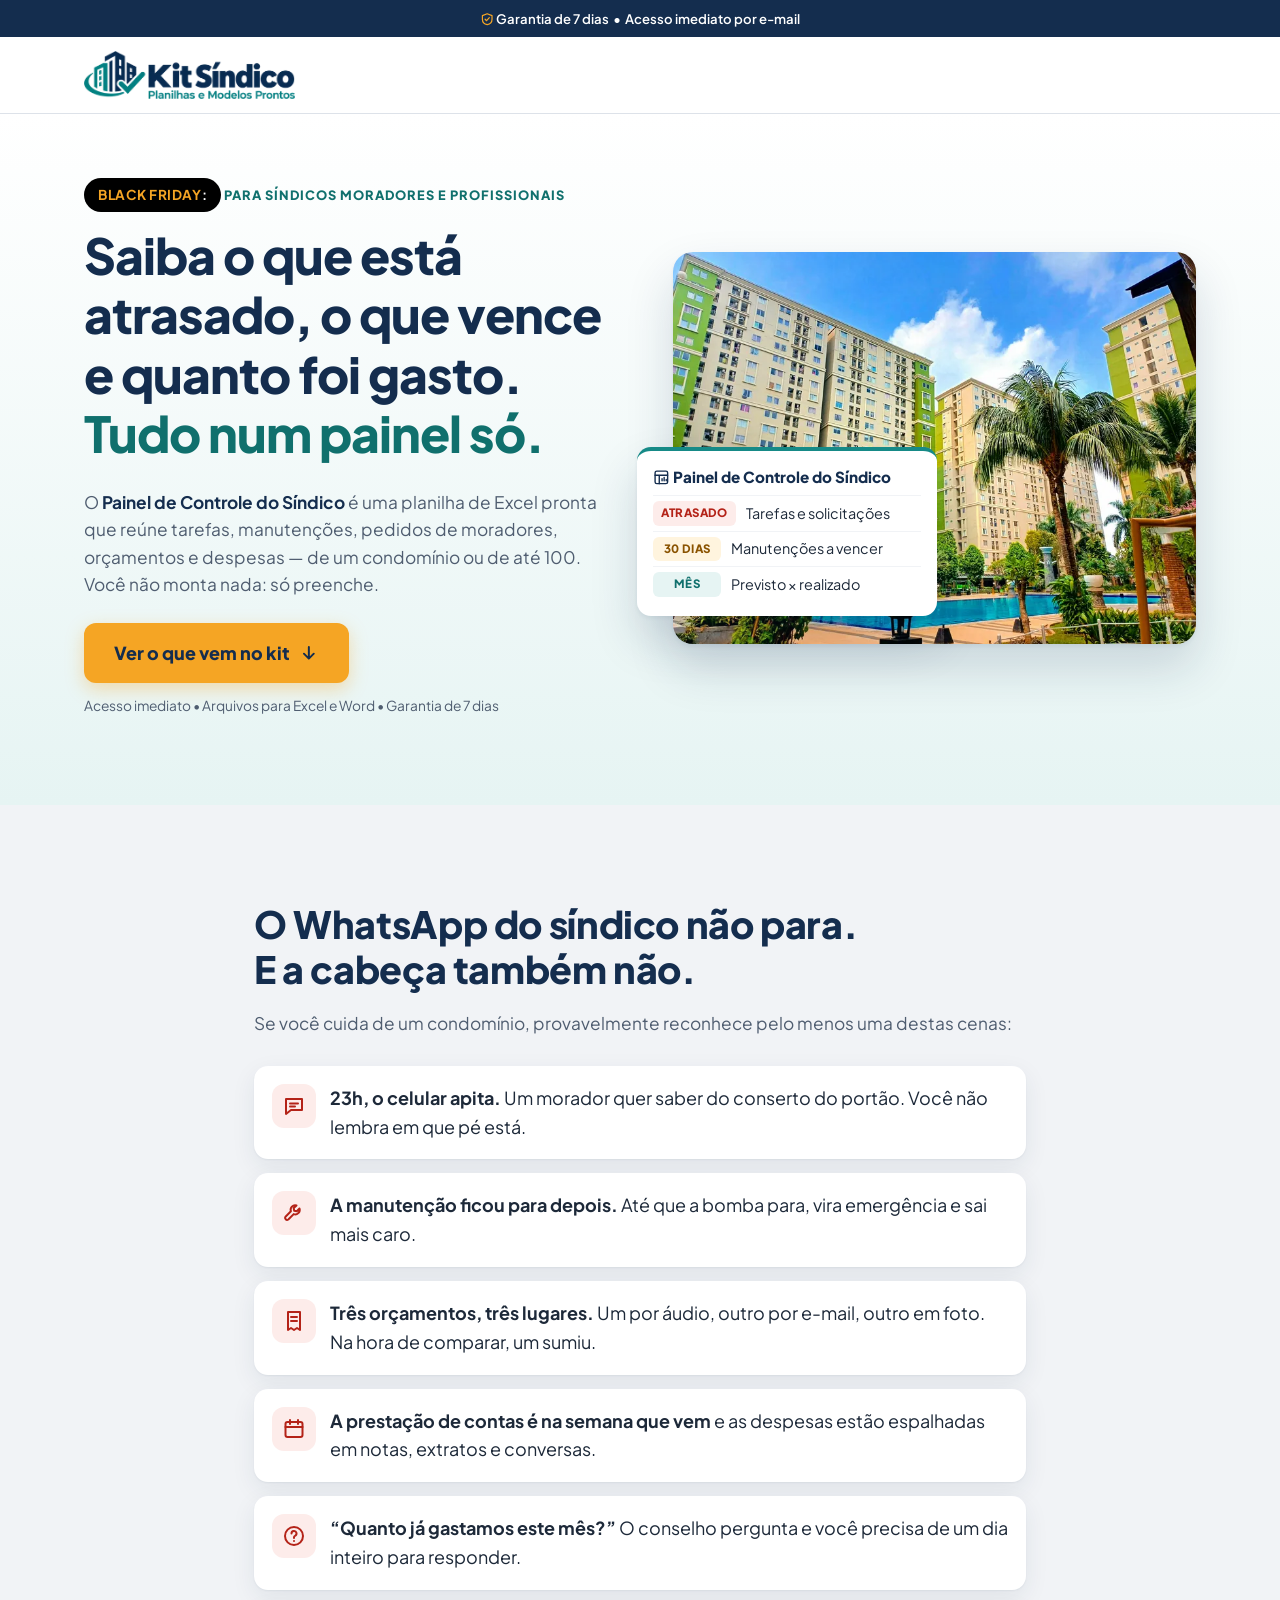
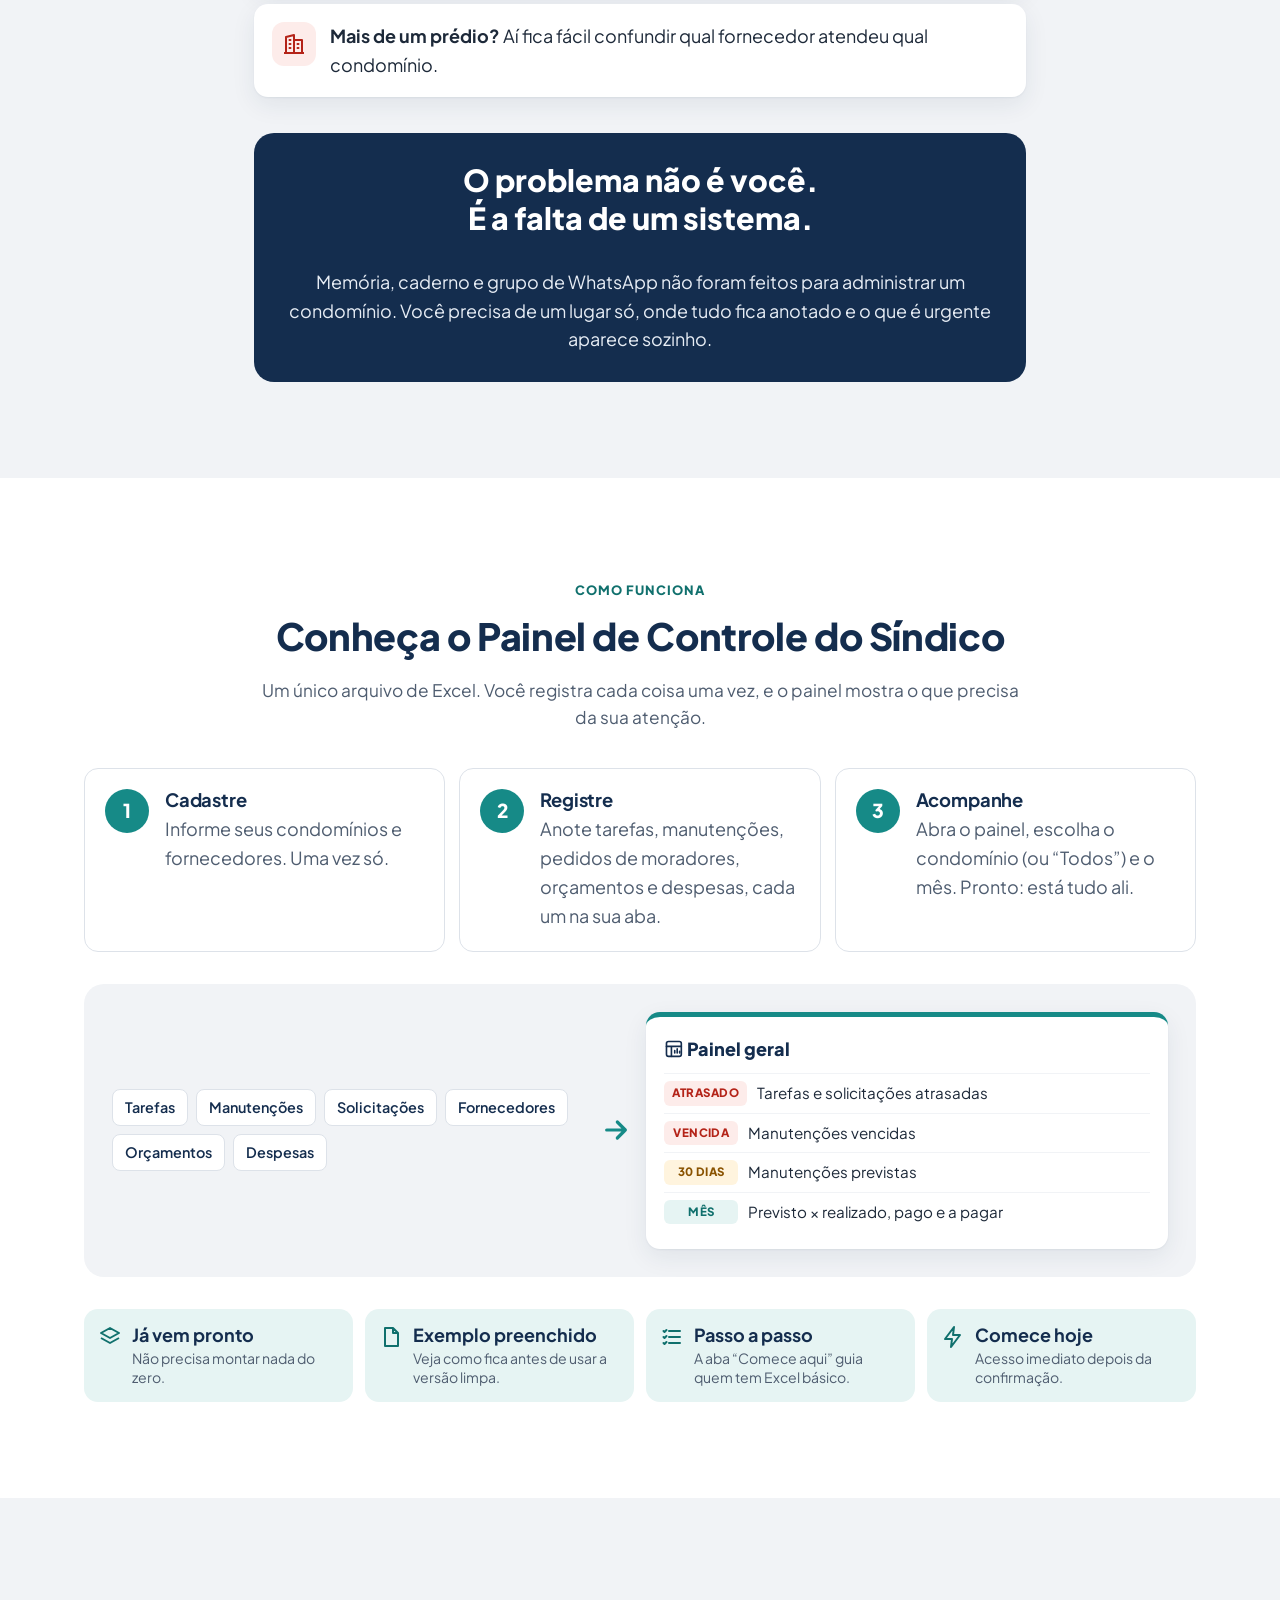
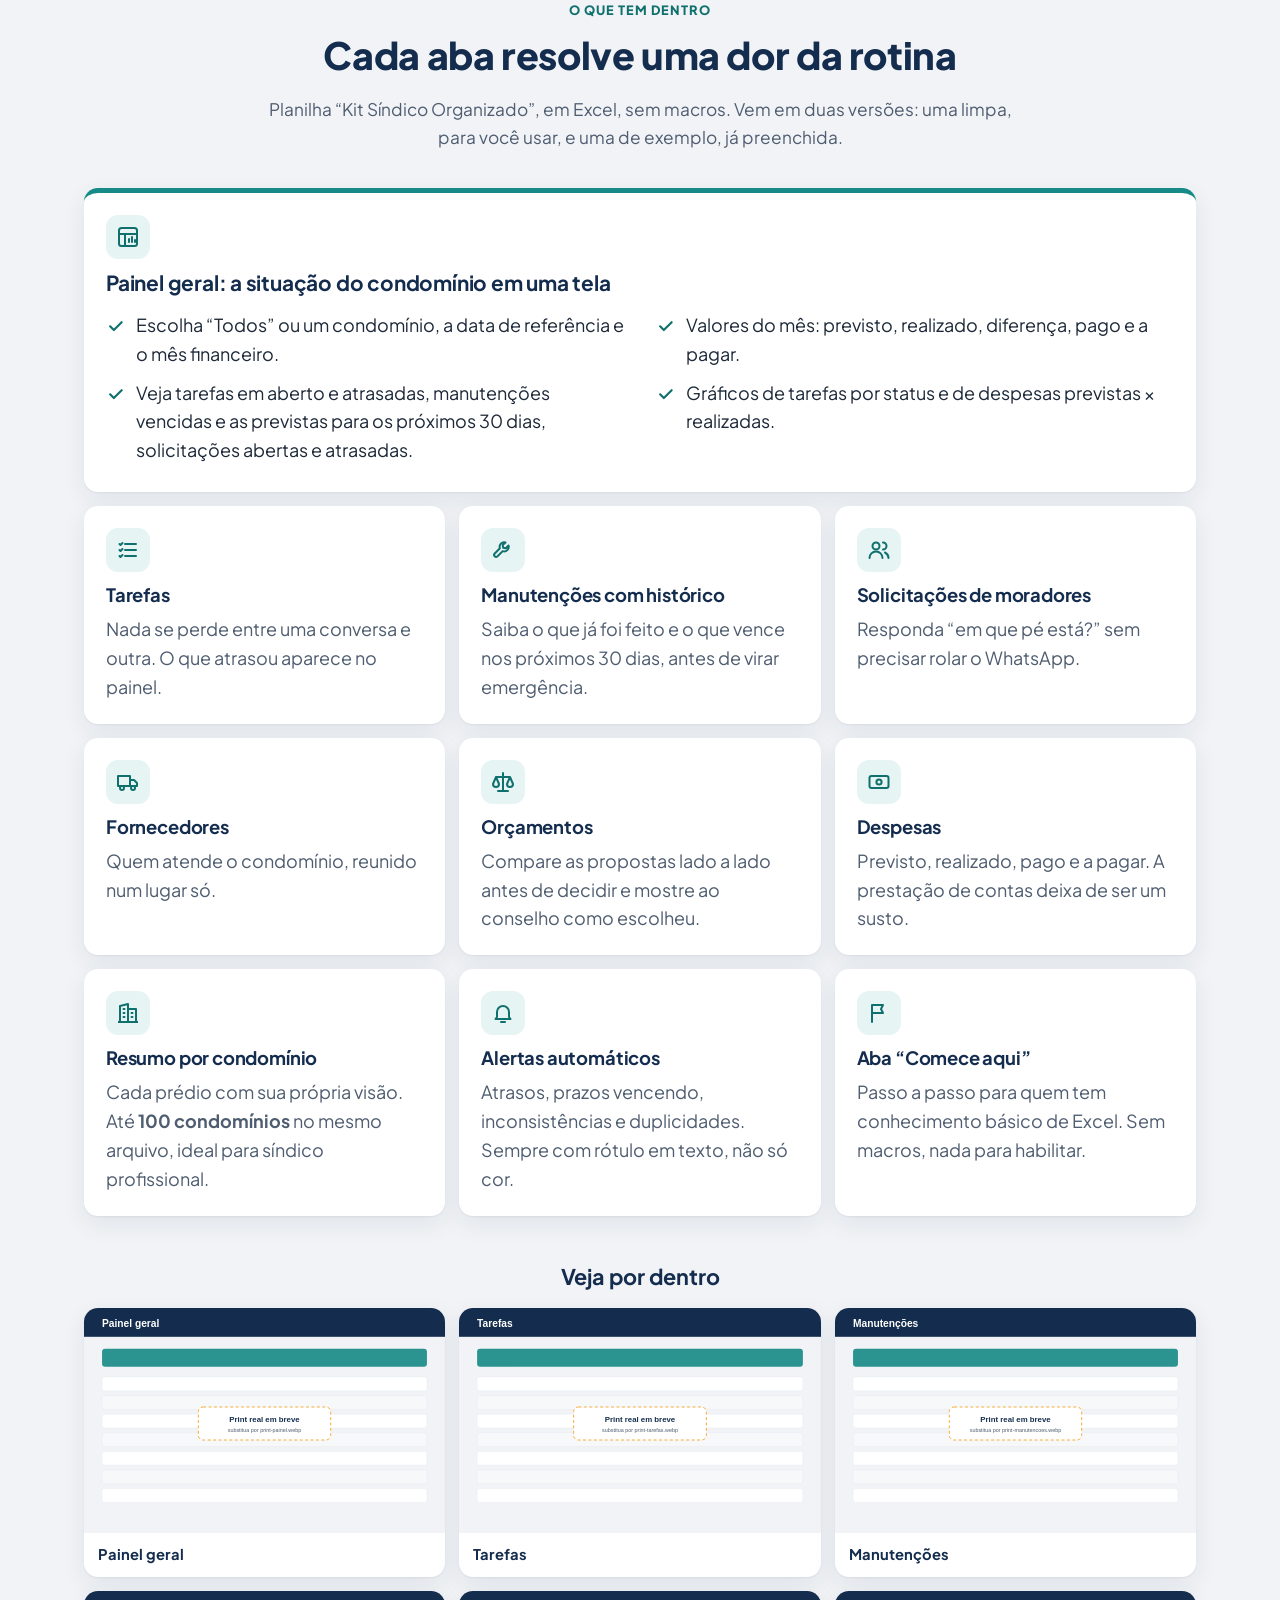
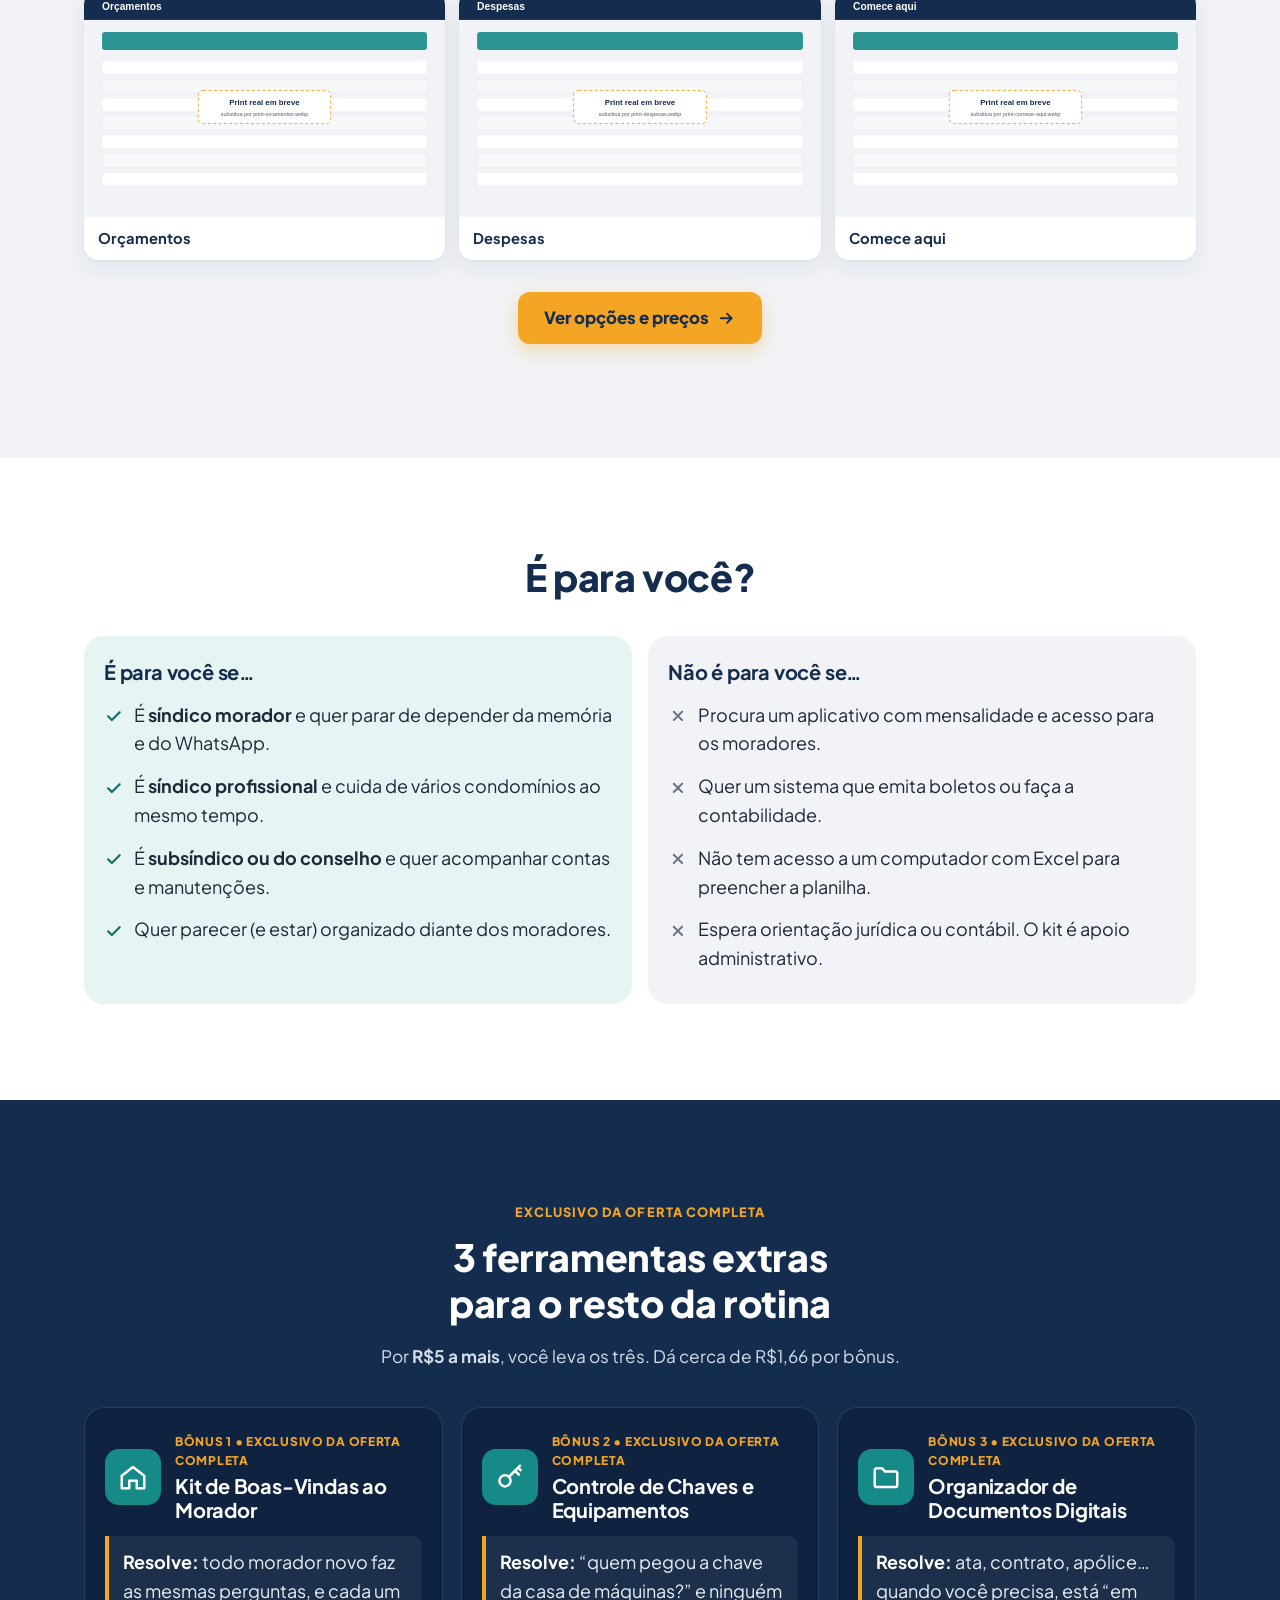
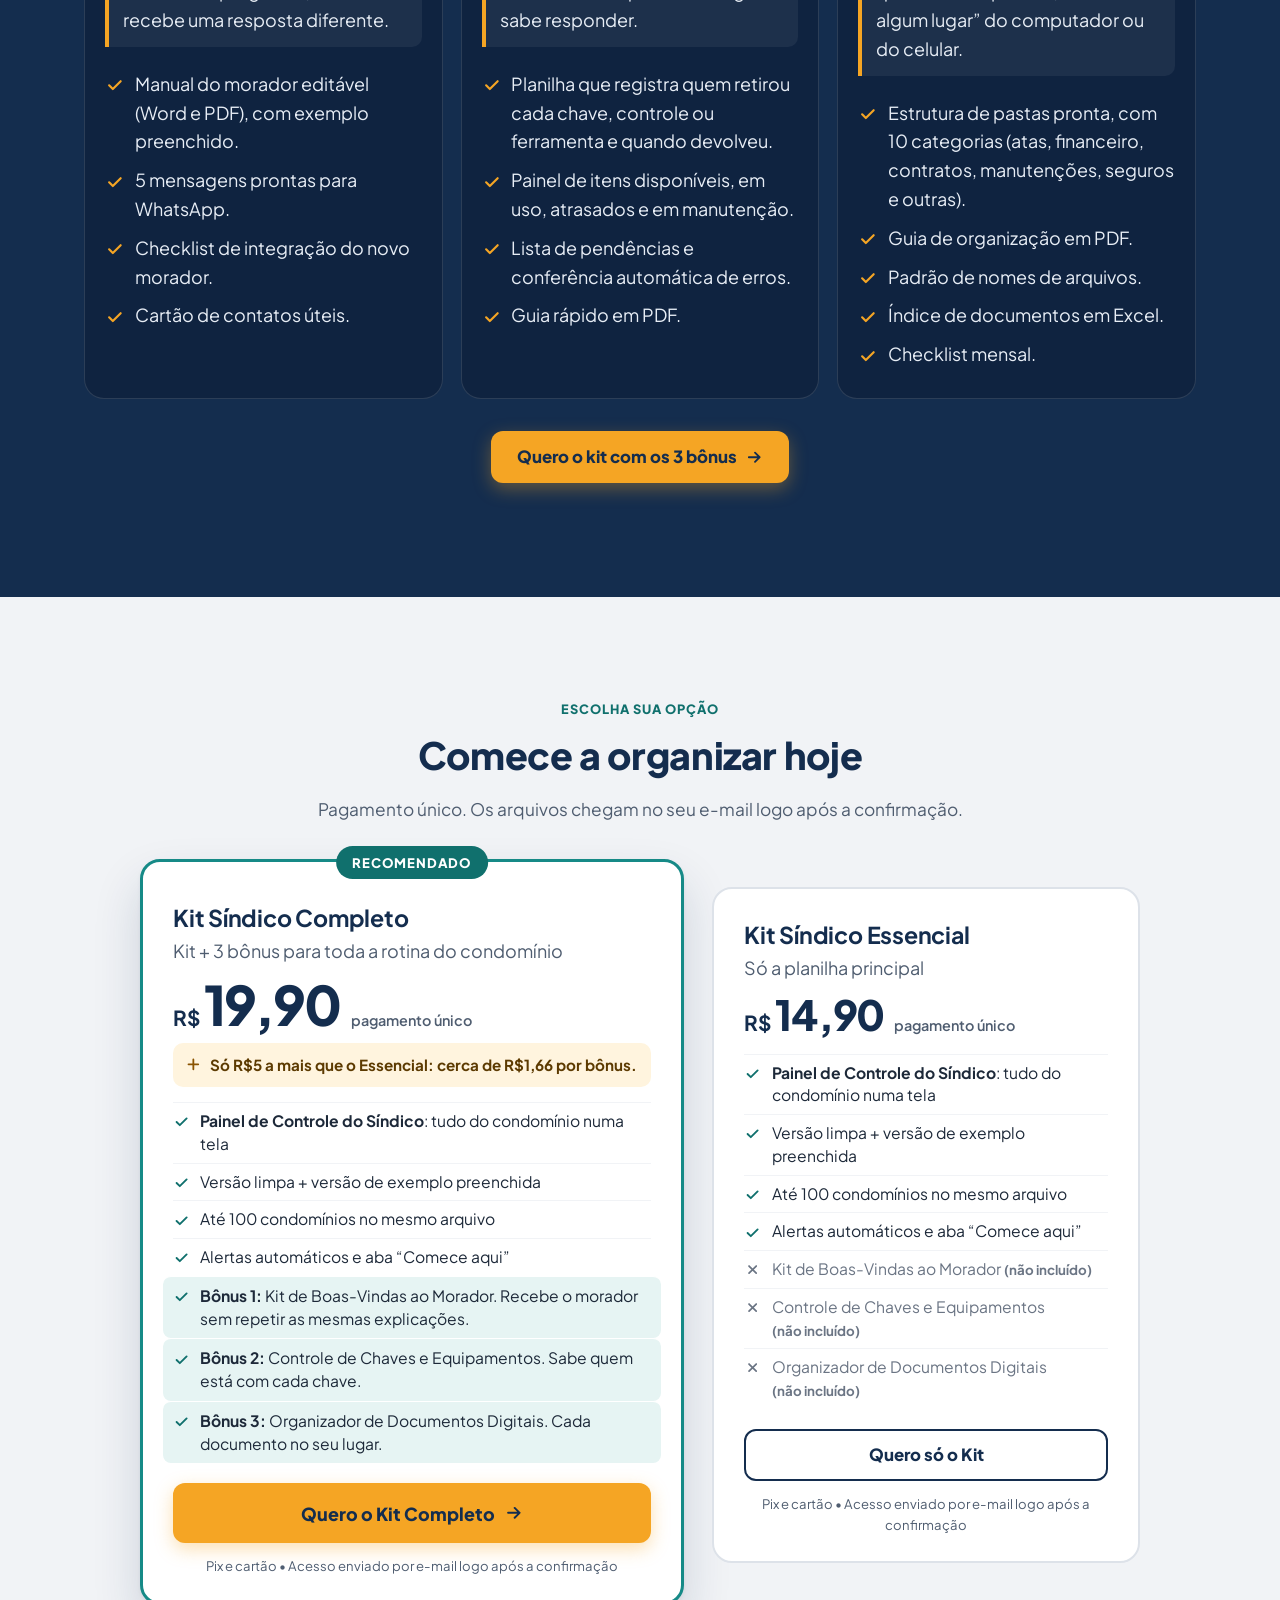
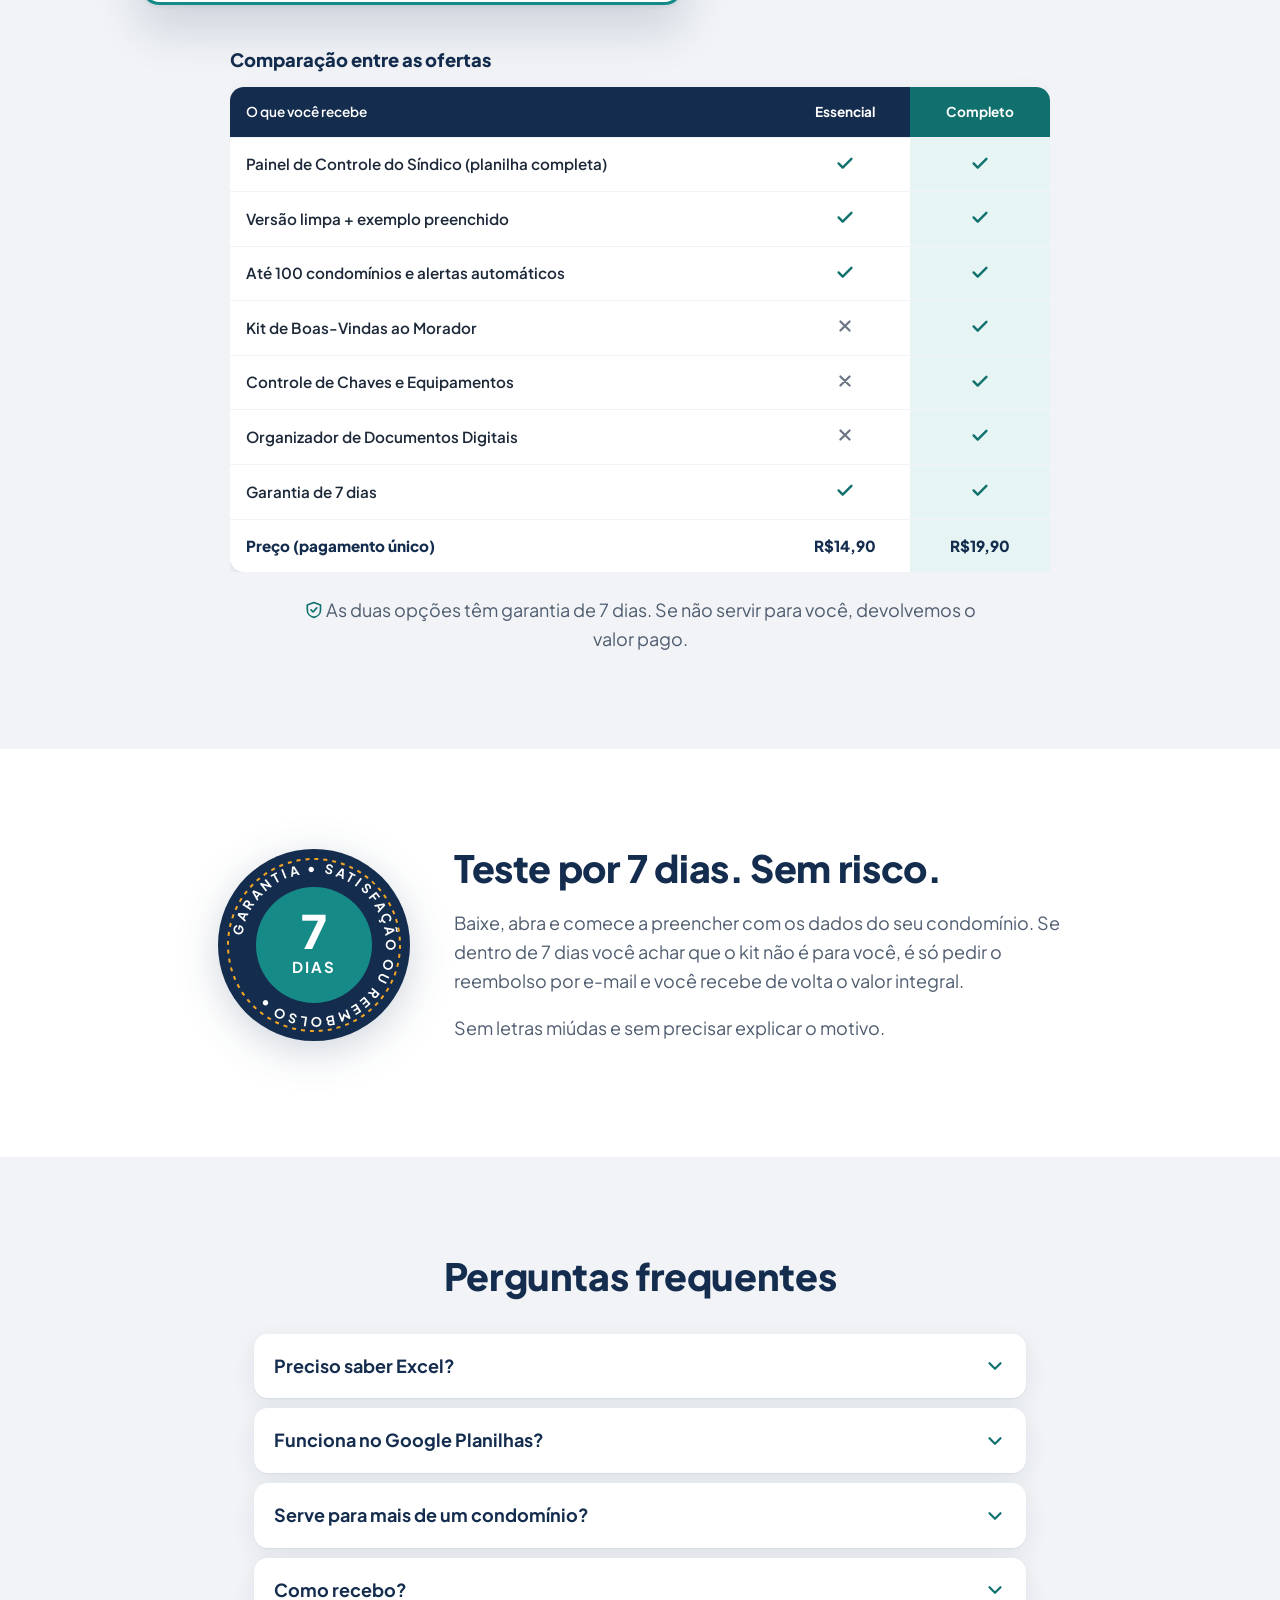
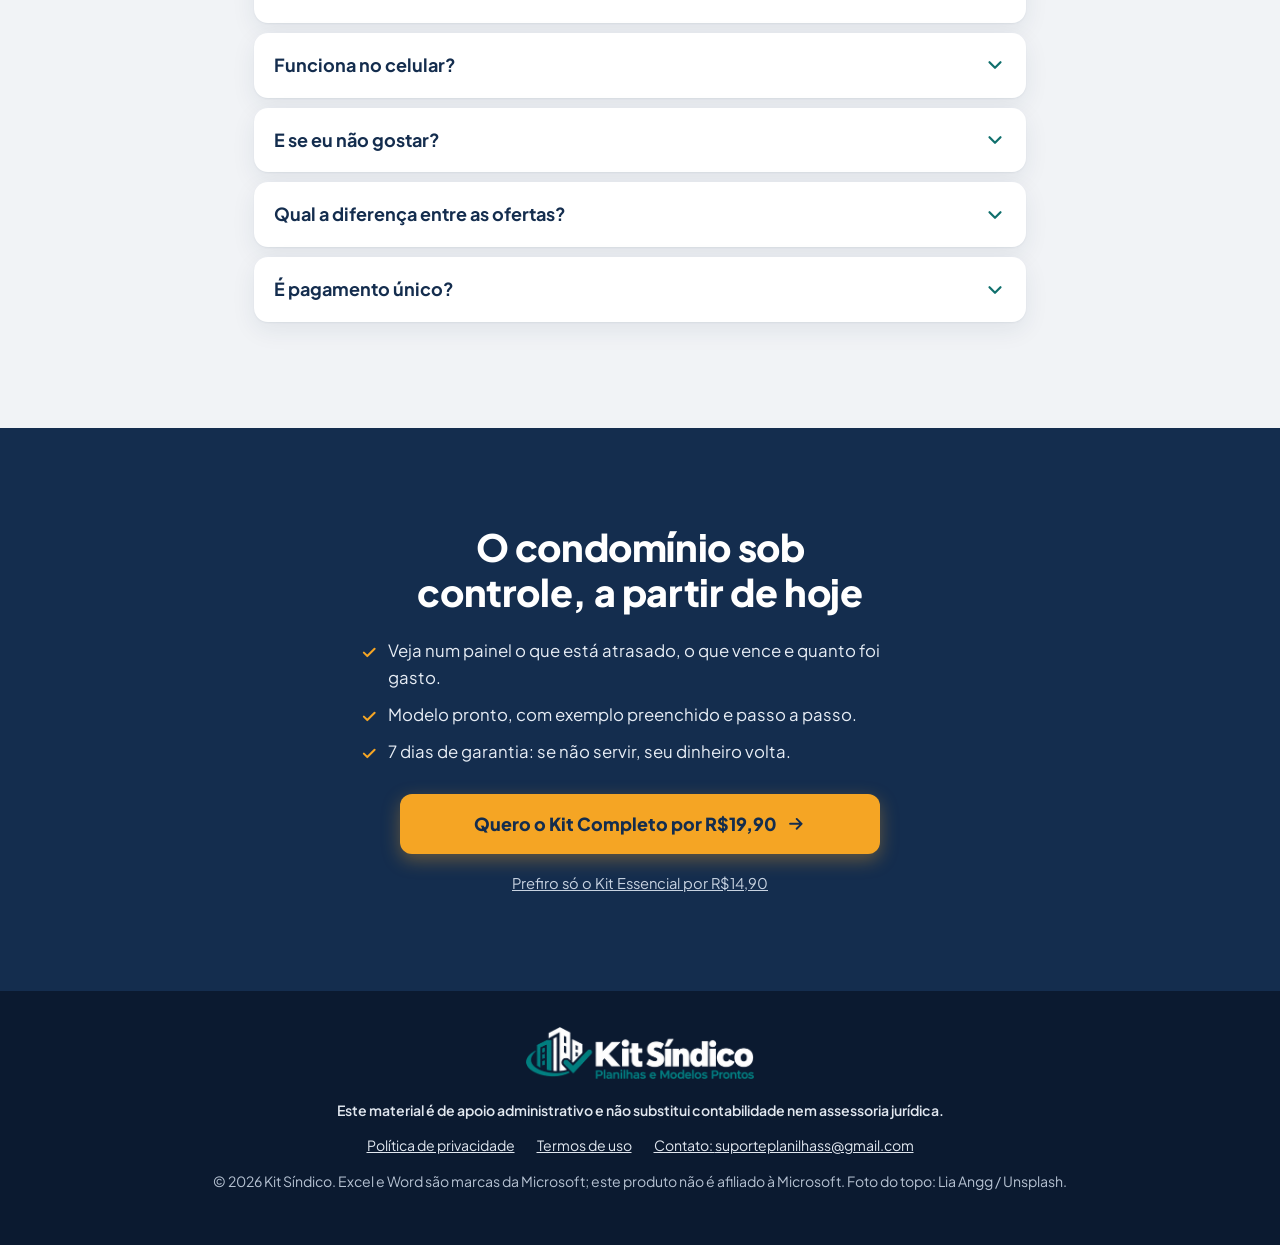
==== index.html @ ca667c30 "Prepara oferta de Black Friday (R$19,90 e R$14,90 até 30/11) Preços promocionais, preço anterior rea" ====
<!doctype html>
<html lang="pt-BR">
<head>
  <meta charset="utf-8">
  <meta name="viewport" content="width=device-width, initial-scale=1">
  <title>Kit Síndico — Painel de Controle do Síndico em Excel</title>
  <meta name="description" content="Planilha de Excel pronta para síndicos: veja o que está atrasado, o que vence e quanto foi gasto em um ou até 100 condomínios. Com exemplo preenchido e passo a passo. Garantia de 7 dias.">
  <meta name="theme-color" content="#142D4E">

  <!-- Domínio final do site (troque aqui se mudar de domínio) -->
  <link rel="canonical" href="https://www.kitsindicocompleto.online/">
  <meta property="og:type" content="website">
  <meta property="og:locale" content="pt_BR">
  <meta property="og:title" content="Kit Síndico — o condomínio inteiro num painel só">
  <meta property="og:description" content="Planilha pronta em Excel: tarefas, manutenções, pedidos de moradores, orçamentos e despesas de um ou até 100 condomínios.">
  <meta property="og:url" content="https://www.kitsindicocompleto.online/">
  <meta property="og:image" content="https://www.kitsindicocompleto.online/assets/img/og-image.png">
  <meta property="og:image:width" content="1200">
  <meta property="og:image:height" content="630">
  <meta property="og:image:alt" content="Kit Síndico — Painel de Controle do Síndico em Excel">
  <meta name="twitter:card" content="summary_large_image">

  <link rel="icon" href="assets/img/favicon-32.png" sizes="32x32" type="image/png">
  <link rel="icon" href="assets/img/favicon-192.png" sizes="192x192" type="image/png">
  <link rel="apple-touch-icon" href="assets/img/apple-touch-icon.png">

  <link rel="preconnect" href="https://fonts.googleapis.com">
  <link rel="preconnect" href="https://fonts.gstatic.com" crossorigin>
  <link rel="stylesheet" href="https://fonts.googleapis.com/css2?family=Plus+Jakarta+Sans:wght@400;600;700;800&display=swap">
  <link rel="preload" as="image" href="assets/img/hero-condominio-1200.webp" imagesrcset="assets/img/hero-condominio-800.webp 800w, assets/img/hero-condominio-1200.webp 1200w" imagesizes="(min-width: 960px) 540px, calc(100vw - 32px)" fetchpriority="high">
  <link rel="stylesheet" href="assets/css/styles.css">

  <script>document.documentElement.classList.add('js');</script>
  <script src="config.js" defer></script>
  <script src="assets/js/main.js" defer></script>
</head>
<body>

<!-- Ícones (SVG sprite) -->
<svg xmlns="http://www.w3.org/2000/svg" style="display:none" aria-hidden="true">
  <symbol id="i-check" viewBox="0 0 24 24"><path fill="none" stroke="currentColor" stroke-width="2.6" stroke-linecap="round" stroke-linejoin="round" d="M5 12.5l4.5 4.5L19 7.5"/></symbol>
  <symbol id="i-x" viewBox="0 0 24 24"><path fill="none" stroke="currentColor" stroke-width="2.4" stroke-linecap="round" d="M7 7l10 10M17 7L7 17"/></symbol>
  <symbol id="i-arrow" viewBox="0 0 24 24"><path fill="none" stroke="currentColor" stroke-width="2.4" stroke-linecap="round" stroke-linejoin="round" d="M5 12h14M13 6l6 6-6 6"/></symbol>
  <symbol id="i-chat" viewBox="0 0 24 24"><path fill="none" stroke="currentColor" stroke-width="2" stroke-linejoin="round" d="M4 5h16v11H9l-5 4z"/><path fill="none" stroke="currentColor" stroke-width="2" stroke-linecap="round" d="M8 9.5h8M8 12.5h5"/></symbol>
  <symbol id="i-wrench" viewBox="0 0 24 24"><path fill="none" stroke="currentColor" stroke-width="2" stroke-linejoin="round" d="M14.5 4.5a4.5 4.5 0 0 0-5.6 5.8L3.5 15.7a2 2 0 0 0 2.8 2.8l5.4-5.4a4.5 4.5 0 0 0 5.8-5.6l-2.7 2.7-2.6-.5-.5-2.6z"/></symbol>
  <symbol id="i-receipt" viewBox="0 0 24 24"><path fill="none" stroke="currentColor" stroke-width="2" stroke-linejoin="round" d="M6 3h12v18l-3-2-3 2-3-2-3 2z"/><path fill="none" stroke="currentColor" stroke-width="2" stroke-linecap="round" d="M9 8h6M9 12h6"/></symbol>
  <symbol id="i-calendar" viewBox="0 0 24 24"><rect x="3.5" y="5" width="17" height="15" rx="2" fill="none" stroke="currentColor" stroke-width="2"/><path fill="none" stroke="currentColor" stroke-width="2" stroke-linecap="round" d="M3.5 10h17M8 3v4M16 3v4"/></symbol>
  <symbol id="i-building" viewBox="0 0 24 24"><path fill="none" stroke="currentColor" stroke-width="2" stroke-linejoin="round" d="M4 21V5l8-2v18M12 8h8v13M2 21h20"/><path fill="none" stroke="currentColor" stroke-width="2" stroke-linecap="round" d="M7.5 8h1M7.5 12h1M7.5 16h1M15.5 12h1M15.5 16h1"/></symbol>
  <symbol id="i-question" viewBox="0 0 24 24"><circle cx="12" cy="12" r="9" fill="none" stroke="currentColor" stroke-width="2"/><path fill="none" stroke="currentColor" stroke-width="2" stroke-linecap="round" d="M9.5 9.5a2.5 2.5 0 1 1 3.5 2.3c-.6.3-1 .8-1 1.5v.7M12 17h.01"/></symbol>
  <symbol id="i-panel" viewBox="0 0 24 24"><rect x="3" y="3" width="18" height="18" rx="2.5" fill="none" stroke="currentColor" stroke-width="2"/><path fill="none" stroke="currentColor" stroke-width="2" stroke-linecap="round" d="M3 9h18M9 21V9"/><path fill="none" stroke="currentColor" stroke-width="2" stroke-linecap="round" d="M13 17v-3M16 17v-5M19 17v-2"/></symbol>
  <symbol id="i-list" viewBox="0 0 24 24"><path fill="none" stroke="currentColor" stroke-width="2" stroke-linecap="round" d="M9 6h11M9 12h11M9 18h11"/><path fill="none" stroke="currentColor" stroke-width="2" stroke-linecap="round" stroke-linejoin="round" d="M3.5 6l1 1 2-2M3.5 12l1 1 2-2M3.5 18l1 1 2-2"/></symbol>
  <symbol id="i-users" viewBox="0 0 24 24"><circle cx="9" cy="8" r="3.5" fill="none" stroke="currentColor" stroke-width="2"/><path fill="none" stroke="currentColor" stroke-width="2" stroke-linecap="round" d="M2.5 20a6.5 6.5 0 0 1 13 0M16 4.5a3.5 3.5 0 0 1 0 7M18 14.5a6.5 6.5 0 0 1 3.5 5.5"/></symbol>
  <symbol id="i-truck" viewBox="0 0 24 24"><path fill="none" stroke="currentColor" stroke-width="2" stroke-linejoin="round" d="M2 6h12v10H2zM14 10h4l3 3v3h-7z"/><circle cx="6" cy="18" r="2" fill="#fff" stroke="currentColor" stroke-width="2"/><circle cx="17" cy="18" r="2" fill="#fff" stroke="currentColor" stroke-width="2"/></symbol>
  <symbol id="i-scale" viewBox="0 0 24 24"><path fill="none" stroke="currentColor" stroke-width="2" stroke-linecap="round" stroke-linejoin="round" d="M12 3v18M7 21h10M5 7h14M5 7l-3 7a3 3 0 0 0 6 0zM19 7l-3 7a3 3 0 0 0 6 0z"/></symbol>
  <symbol id="i-money" viewBox="0 0 24 24"><rect x="2.5" y="6" width="19" height="12" rx="2" fill="none" stroke="currentColor" stroke-width="2"/><circle cx="12" cy="12" r="2.6" fill="none" stroke="currentColor" stroke-width="2"/></symbol>
  <symbol id="i-layers" viewBox="0 0 24 24"><path fill="none" stroke="currentColor" stroke-width="2" stroke-linejoin="round" d="M12 3l9 5-9 5-9-5zM3 13l9 5 9-5"/></symbol>
  <symbol id="i-bell" viewBox="0 0 24 24"><path fill="none" stroke="currentColor" stroke-width="2" stroke-linejoin="round" d="M6 16V11a6 6 0 0 1 12 0v5l1.5 2h-15z"/><path fill="none" stroke="currentColor" stroke-width="2" stroke-linecap="round" d="M10 21h4"/></symbol>
  <symbol id="i-flag" viewBox="0 0 24 24"><path fill="none" stroke="currentColor" stroke-width="2" stroke-linecap="round" stroke-linejoin="round" d="M5 21V4M5 4h11l-2 4 2 4H5"/></symbol>
  <symbol id="i-copy" viewBox="0 0 24 24"><rect x="8" y="8" width="12" height="12" rx="2" fill="none" stroke="currentColor" stroke-width="2"/><path fill="none" stroke="currentColor" stroke-width="2" d="M16 8V5a1 1 0 0 0-1-1H5a1 1 0 0 0-1 1v10a1 1 0 0 0 1 1h3"/></symbol>
  <symbol id="i-home" viewBox="0 0 24 24"><path fill="none" stroke="currentColor" stroke-width="2" stroke-linejoin="round" d="M3 11l9-7 9 7v10h-6v-6H9v6H3z"/></symbol>
  <symbol id="i-key" viewBox="0 0 24 24"><circle cx="8" cy="15" r="4.5" fill="none" stroke="currentColor" stroke-width="2"/><path fill="none" stroke="currentColor" stroke-width="2" stroke-linecap="round" stroke-linejoin="round" d="M11.2 11.8L20 3M16 7l3 3M18.5 4.5l2 2"/></symbol>
  <symbol id="i-folder" viewBox="0 0 24 24"><path fill="none" stroke="currentColor" stroke-width="2" stroke-linejoin="round" d="M3 6.5A1.5 1.5 0 0 1 4.5 5H9l2 2.5h8.5A1.5 1.5 0 0 1 21 9v9.5a1.5 1.5 0 0 1-1.5 1.5h-15A1.5 1.5 0 0 1 3 18.5z"/></symbol>
  <symbol id="i-shield" viewBox="0 0 24 24"><path fill="none" stroke="currentColor" stroke-width="2" stroke-linejoin="round" d="M12 3l8 3v6c0 4.5-3.4 8.2-8 9-4.6-.8-8-4.5-8-9V6z"/><path fill="none" stroke="currentColor" stroke-width="2" stroke-linecap="round" stroke-linejoin="round" d="M8.5 12l2.5 2.5 4.5-5"/></symbol>
  <symbol id="i-bolt" viewBox="0 0 24 24"><path fill="none" stroke="currentColor" stroke-width="2" stroke-linejoin="round" d="M13 2L4 14h7l-1 8 9-12h-7z"/></symbol>
  <symbol id="i-file" viewBox="0 0 24 24"><path fill="none" stroke="currentColor" stroke-width="2" stroke-linejoin="round" d="M6 3h8l5 5v13H6zM14 3v5h5"/></symbol>
  <symbol id="i-mail" viewBox="0 0 24 24"><rect x="3" y="5" width="18" height="14" rx="2" fill="none" stroke="currentColor" stroke-width="2"/><path fill="none" stroke="currentColor" stroke-width="2" stroke-linejoin="round" d="M3.5 6.5l8.5 6.5 8.5-6.5"/></symbol>
  <symbol id="i-plus" viewBox="0 0 24 24"><path fill="none" stroke="currentColor" stroke-width="2.6" stroke-linecap="round" d="M12 5v14M5 12h14"/></symbol>
  <symbol id="i-chevron" viewBox="0 0 24 24"><path fill="none" stroke="currentColor" stroke-width="2.4" stroke-linecap="round" stroke-linejoin="round" d="M6 9l6 6 6-6"/></symbol>
</svg>

<a class="skip-link" href="#conteudo">Pular para o conteúdo</a>

<!-- 1. Barra superior -->
<div class="topbar">
  <p data-sem-camp><svg class="ic" aria-hidden="true"><use href="#i-shield"/></svg> Garantia de <span data-bind="garantia">7</span> dias &nbsp;•&nbsp; Acesso imediato por e-mail</p>
  <p class="topbar__camp" data-camp hidden><strong data-camp-nome>Black Friday</strong> &nbsp;•&nbsp; <span data-camp-oferta></span></p>
</div>

<header class="site-header">
  <div class="container">
    <a class="site-logo" href="#topo" aria-label="Kit Síndico — início"><img src="assets/img/logo.webp" width="480" height="109" alt="Kit Síndico — Planilhas e Modelos Prontos"></a>
  </div>
</header>

<main id="conteudo">

  <!-- 2. HERO -->
  <!--
    HEADLINES PARA TESTE A/B (a usada está marcada com ★):
    ★ 1. "Saiba o que está atrasado, o que vence e quanto foi gasto. Tudo num painel só."
      2. "O condomínio inteiro sob controle em uma planilha pronta — sem montar nada do zero."
      3. "Pare de administrar o condomínio pela memória e pelo WhatsApp."
      4. "Chegue à prestação de contas com tudo anotado, conferido e no lugar."
      5. "Um ou 100 condomínios: um painel mostra o que precisa da sua atenção hoje."
  -->
  <section class="hero" id="topo">
    <div class="container hero__grid">
      <div class="hero__text">
        <p class="camp-pill" data-camp hidden><span data-camp-nome>Black Friday</span>: <span data-camp-oferta></span></p>
        <p class="eyebrow">Para síndicos moradores e profissionais</p>
        <h1>Saiba o que está atrasado, o que vence e quanto foi gasto. <span class="hl">Tudo num painel só.</span></h1>
        <p class="hero__sub">O <strong>Painel de Controle do Síndico</strong> é uma planilha de Excel pronta que reúne tarefas, manutenções, pedidos de moradores, orçamentos e despesas — de um condomínio ou de até 100. Você não monta nada: só preenche.</p>
        <a class="btn btn--cta btn--lg" href="#kit">Ver o que vem no kit <svg class="ic ic--down" aria-hidden="true"><use href="#i-arrow"/></svg></a>
        <p class="microcopy">Acesso imediato • Arquivos para Excel e Word • Garantia de <span data-bind="garantia">7</span> dias</p>
      </div>
      <div class="hero__media">
        <figure class="hero-photo">
          <img src="assets/img/hero-condominio-1200.webp"
               srcset="assets/img/hero-condominio-800.webp 800w, assets/img/hero-condominio-1200.webp 1200w"
               sizes="(min-width: 960px) 540px, calc(100vw - 32px)"
               width="1200" height="900" fetchpriority="high" decoding="async"
               alt="Condomínio residencial com torres de apartamentos, piscina e palmeiras">
          <div class="hero-card" aria-label="O que o Painel de Controle do Síndico mostra">
            <p class="hero-card__title"><svg class="ic" aria-hidden="true"><use href="#i-panel"/></svg> Painel de Controle do Síndico</p>
            <ul>
              <li><span class="tag tag--red">Atrasado</span> Tarefas e solicitações</li>
              <li><span class="tag tag--amber">30 dias</span> Manutenções a vencer</li>
              <li><span class="tag tag--teal">Mês</span> Previsto × realizado</li>
            </ul>
          </div>
        </figure>
      </div>
    </div>
  </section>

  <!-- 3. DOR -->
  <section class="section section--gray" id="dor">
    <div class="container narrow">
      <h2 class="reveal">O WhatsApp do síndico não para. <br class="br-d">E a cabeça também não.</h2>
      <p class="lead reveal">Se você cuida de um condomínio, provavelmente reconhece pelo menos uma destas cenas:</p>
      <ul class="pain-list">
        <li class="reveal"><span class="pain-ic"><svg aria-hidden="true"><use href="#i-chat"/></svg></span><p><strong>23h, o celular apita.</strong> Um morador quer saber do conserto do portão. Você não lembra em que pé está.</p></li>
        <li class="reveal"><span class="pain-ic"><svg aria-hidden="true"><use href="#i-wrench"/></svg></span><p><strong>A manutenção ficou para depois.</strong> Até que a bomba para, vira emergência e sai mais caro.</p></li>
        <li class="reveal"><span class="pain-ic"><svg aria-hidden="true"><use href="#i-receipt"/></svg></span><p><strong>Três orçamentos, três lugares.</strong> Um por áudio, outro por e-mail, outro em foto. Na hora de comparar, um sumiu.</p></li>
        <li class="reveal"><span class="pain-ic"><svg aria-hidden="true"><use href="#i-calendar"/></svg></span><p><strong>A prestação de contas é na semana que vem</strong> e as despesas estão espalhadas em notas, extratos e conversas.</p></li>
        <li class="reveal"><span class="pain-ic"><svg aria-hidden="true"><use href="#i-question"/></svg></span><p><strong>“Quanto já gastamos este mês?”</strong> O conselho pergunta e você precisa de um dia inteiro para responder.</p></li>
        <li class="reveal"><span class="pain-ic"><svg aria-hidden="true"><use href="#i-building"/></svg></span><p><strong>Mais de um prédio?</strong> Aí fica fácil confundir qual fornecedor atendeu qual condomínio.</p></li>
      </ul>
      <div class="turn reveal">
        <p class="turn__big">O problema não é você. <br>É a falta de um sistema.</p>
        <p>Memória, caderno e grupo de WhatsApp não foram feitos para administrar um condomínio. Você precisa de um lugar só, onde tudo fica anotado e o que é urgente aparece sozinho.</p>
      </div>
    </div>
  </section>

  <!-- 4. MECANISMO -->
  <section class="section" id="como-funciona">
    <div class="container">
      <div class="section-head reveal">
        <p class="eyebrow">Como funciona</p>
        <h2>Conheça o Painel de Controle do Síndico</h2>
        <p class="lead">Um único arquivo de Excel. Você registra cada coisa uma vez, e o painel mostra o que precisa da sua atenção.</p>
      </div>

      <ol class="steps">
        <li class="step reveal">
          <span class="step__n" aria-hidden="true">1</span>
          <div>
            <h3>Cadastre</h3>
            <p>Informe seus condomínios e fornecedores. Uma vez só.</p>
          </div>
        </li>
        <li class="step reveal">
          <span class="step__n" aria-hidden="true">2</span>
          <div>
            <h3>Registre</h3>
            <p>Anote tarefas, manutenções, pedidos de moradores, orçamentos e despesas, cada um na sua aba.</p>
          </div>
        </li>
        <li class="step reveal">
          <span class="step__n" aria-hidden="true">3</span>
          <div>
            <h3>Acompanhe</h3>
            <p>Abra o painel, escolha o condomínio (ou “Todos”) e o mês. Pronto: está tudo ali.</p>
          </div>
        </li>
      </ol>

      <!-- Visualização: abas alimentam o painel -->
      <div class="flow reveal" aria-label="As abas de controle alimentam o painel geral">
        <div class="flow__tabs">
          <span>Tarefas</span><span>Manutenções</span><span>Solicitações</span><span>Fornecedores</span><span>Orçamentos</span><span>Despesas</span>
        </div>
        <div class="flow__arrow" aria-hidden="true"><svg><use href="#i-arrow"/></svg></div>
        <div class="flow__panel">
          <p class="flow__title"><svg class="ic" aria-hidden="true"><use href="#i-panel"/></svg> Painel geral</p>
          <ul>
            <li><span class="tag tag--red">Atrasado</span> Tarefas e solicitações atrasadas</li>
            <li><span class="tag tag--red">Vencida</span> Manutenções vencidas</li>
            <li><span class="tag tag--amber">30 dias</span> Manutenções previstas</li>
            <li><span class="tag tag--teal">Mês</span> Previsto × realizado, pago e a pagar</li>
          </ul>
        </div>
      </div>

      <!-- Equação de valor: facilidade -->
      <ul class="ease">
        <li class="reveal"><svg class="ic" aria-hidden="true"><use href="#i-layers"/></svg><div><strong>Já vem pronto</strong><span>Não precisa montar nada do zero.</span></div></li>
        <li class="reveal"><svg class="ic" aria-hidden="true"><use href="#i-file"/></svg><div><strong>Exemplo preenchido</strong><span>Veja como fica antes de usar a versão limpa.</span></div></li>
        <li class="reveal"><svg class="ic" aria-hidden="true"><use href="#i-list"/></svg><div><strong>Passo a passo</strong><span>A aba “Comece aqui” guia quem tem Excel básico.</span></div></li>
        <li class="reveal"><svg class="ic" aria-hidden="true"><use href="#i-bolt"/></svg><div><strong>Comece hoje</strong><span>Acesso imediato depois da confirmação.</span></div></li>
      </ul>
    </div>
  </section>

  <!-- 5. O QUE TEM DENTRO -->
  <section class="section section--gray" id="kit">
    <div class="container">
      <div class="section-head reveal">
        <p class="eyebrow">O que tem dentro</p>
        <h2>Cada aba resolve uma dor da rotina</h2>
        <p class="lead">Planilha “Kit Síndico Organizado”, em Excel, sem macros. Vem em duas versões: uma limpa, para você usar, e uma de exemplo, já preenchida.</p>
      </div>

      <div class="cards">
        <article class="card card--wide reveal">
          <span class="card__ic"><svg aria-hidden="true"><use href="#i-panel"/></svg></span>
          <h3>Painel geral: a situação do condomínio em uma tela</h3>
          <ul class="checks">
            <li><svg class="ic" aria-hidden="true"><use href="#i-check"/></svg>Escolha “Todos” ou um condomínio, a data de referência e o mês financeiro.</li>
            <li><svg class="ic" aria-hidden="true"><use href="#i-check"/></svg>Veja tarefas em aberto e atrasadas, manutenções vencidas e as previstas para os próximos 30 dias, solicitações abertas e atrasadas.</li>
            <li><svg class="ic" aria-hidden="true"><use href="#i-check"/></svg>Valores do mês: previsto, realizado, diferença, pago e a pagar.</li>
            <li><svg class="ic" aria-hidden="true"><use href="#i-check"/></svg>Gráficos de tarefas por status e de despesas previstas × realizadas.</li>
          </ul>
        </article>

        <article class="card reveal">
          <span class="card__ic"><svg aria-hidden="true"><use href="#i-list"/></svg></span>
          <h3>Tarefas</h3>
          <p>Nada se perde entre uma conversa e outra. O que atrasou aparece no painel.</p>
        </article>
        <article class="card reveal">
          <span class="card__ic"><svg aria-hidden="true"><use href="#i-wrench"/></svg></span>
          <h3>Manutenções com histórico</h3>
          <p>Saiba o que já foi feito e o que vence nos próximos 30 dias, antes de virar emergência.</p>
        </article>
        <article class="card reveal">
          <span class="card__ic"><svg aria-hidden="true"><use href="#i-users"/></svg></span>
          <h3>Solicitações de moradores</h3>
          <p>Responda “em que pé está?” sem precisar rolar o WhatsApp.</p>
        </article>
        <article class="card reveal">
          <span class="card__ic"><svg aria-hidden="true"><use href="#i-truck"/></svg></span>
          <h3>Fornecedores</h3>
          <p>Quem atende o condomínio, reunido num lugar só.</p>
        </article>
        <article class="card reveal">
          <span class="card__ic"><svg aria-hidden="true"><use href="#i-scale"/></svg></span>
          <h3>Orçamentos</h3>
          <p>Compare as propostas lado a lado antes de decidir e mostre ao conselho como escolheu.</p>
        </article>
        <article class="card reveal">
          <span class="card__ic"><svg aria-hidden="true"><use href="#i-money"/></svg></span>
          <h3>Despesas</h3>
          <p>Previsto, realizado, pago e a pagar. A prestação de contas deixa de ser um susto.</p>
        </article>
        <article class="card reveal">
          <span class="card__ic"><svg aria-hidden="true"><use href="#i-building"/></svg></span>
          <h3>Resumo por condomínio</h3>
          <p>Cada prédio com sua própria visão. Até <strong>100 condomínios</strong> no mesmo arquivo, ideal para síndico profissional.</p>
        </article>
        <article class="card reveal">
          <span class="card__ic"><svg aria-hidden="true"><use href="#i-bell"/></svg></span>
          <h3>Alertas automáticos</h3>
          <p>Atrasos, prazos vencendo, inconsistências e duplicidades. Sempre com rótulo em texto, não só cor.</p>
        </article>
        <article class="card reveal">
          <span class="card__ic"><svg aria-hidden="true"><use href="#i-flag"/></svg></span>
          <h3>Aba “Comece aqui”</h3>
          <p>Passo a passo para quem tem conhecimento básico de Excel. Sem macros, nada para habilitar.</p>
        </article>
      </div>

      <!-- Galeria de prints: troque os arquivos em assets/img/ por .webp (1200x750) -->
      <h3 class="gallery-title reveal">Veja por dentro</h3>
      <div class="gallery" role="list">
        <figure class="reveal" role="listitem"><img src="assets/img/print-painel.svg" width="1200" height="750" loading="lazy" decoding="async" alt="Print do painel geral com indicadores e gráficos"><figcaption>Painel geral</figcaption></figure>
        <figure class="reveal" role="listitem"><img src="assets/img/print-tarefas.svg" width="1200" height="750" loading="lazy" decoding="async" alt="Print da aba de tarefas com status e alertas"><figcaption>Tarefas</figcaption></figure>
        <figure class="reveal" role="listitem"><img src="assets/img/print-manutencoes.svg" width="1200" height="750" loading="lazy" decoding="async" alt="Print da aba de manutenções com histórico"><figcaption>Manutenções</figcaption></figure>
        <figure class="reveal" role="listitem"><img src="assets/img/print-orcamentos.svg" width="1200" height="750" loading="lazy" decoding="async" alt="Print da aba de orçamentos comparando propostas"><figcaption>Orçamentos</figcaption></figure>
        <figure class="reveal" role="listitem"><img src="assets/img/print-despesas.svg" width="1200" height="750" loading="lazy" decoding="async" alt="Print da aba de despesas com previsto e realizado"><figcaption>Despesas</figcaption></figure>
        <figure class="reveal" role="listitem"><img src="assets/img/print-comece-aqui.svg" width="1200" height="750" loading="lazy" decoding="async" alt="Print da aba Comece aqui com o passo a passo"><figcaption>Comece aqui</figcaption></figure>
      </div>

      <p class="center reveal"><a class="btn btn--cta" href="#ofertas">Ver opções e preços <svg class="ic" aria-hidden="true"><use href="#i-arrow"/></svg></a></p>
    </div>
  </section>

  <!-- 6. PARA QUEM É -->
  <section class="section" id="para-quem">
    <div class="container">
      <div class="section-head reveal">
        <h2>É para você?</h2>
      </div>
      <div class="fit">
        <div class="fit__col fit__col--yes reveal">
          <h3>É para você se…</h3>
          <ul>
            <li><svg class="ic" aria-hidden="true"><use href="#i-check"/></svg><span>É <strong>síndico morador</strong> e quer parar de depender da memória e do WhatsApp.</span></li>
            <li><svg class="ic" aria-hidden="true"><use href="#i-check"/></svg><span>É <strong>síndico profissional</strong> e cuida de vários condomínios ao mesmo tempo.</span></li>
            <li><svg class="ic" aria-hidden="true"><use href="#i-check"/></svg><span>É <strong>subsíndico ou do conselho</strong> e quer acompanhar contas e manutenções.</span></li>
            <li><svg class="ic" aria-hidden="true"><use href="#i-check"/></svg><span>Quer parecer (e estar) organizado diante dos moradores.</span></li>
          </ul>
        </div>
        <div class="fit__col fit__col--no reveal">
          <h3>Não é para você se…</h3>
          <ul>
            <li><svg class="ic" aria-hidden="true"><use href="#i-x"/></svg><span>Procura um aplicativo com mensalidade e acesso para os moradores.</span></li>
            <li><svg class="ic" aria-hidden="true"><use href="#i-x"/></svg><span>Quer um sistema que emita boletos ou faça a contabilidade.</span></li>
            <li><svg class="ic" aria-hidden="true"><use href="#i-x"/></svg><span>Não tem acesso a um computador com Excel para preencher a planilha.</span></li>
            <li><svg class="ic" aria-hidden="true"><use href="#i-x"/></svg><span>Espera orientação jurídica ou contábil. O kit é apoio administrativo.</span></li>
          </ul>
        </div>
      </div>
    </div>
  </section>

  <!-- 7. BÔNUS -->
  <section class="section section--navy" id="bonus">
    <div class="container">
      <div class="section-head reveal">
        <p class="eyebrow eyebrow--light">Exclusivo da oferta Completa</p>
        <h2>3 ferramentas extras para o resto da rotina</h2>
        <p class="lead">Por <strong>R$<span data-bind="diferenca">10</span> a mais</strong>, você leva os três. Dá cerca de <span data-bind="por-bonus">R$3,33</span> por bônus.</p>
      </div>

      <div class="bonus-list">
        <article class="bonus reveal">
          <div class="bonus__head">
            <span class="bonus__ic"><svg aria-hidden="true"><use href="#i-home"/></svg></span>
            <div>
              <p class="bonus__tag">Bônus 1 • Exclusivo da oferta Completa</p>
              <h3>Kit de Boas-Vindas ao Morador</h3>
            </div>
          </div>
          <p class="bonus__problem"><strong>Resolve:</strong> todo morador novo faz as mesmas perguntas, e cada um recebe uma resposta diferente.</p>
          <ul class="checks checks--light">
            <li><svg class="ic" aria-hidden="true"><use href="#i-check"/></svg>Manual do morador editável (Word e PDF), com exemplo preenchido.</li>
            <li><svg class="ic" aria-hidden="true"><use href="#i-check"/></svg>5 mensagens prontas para WhatsApp.</li>
            <li><svg class="ic" aria-hidden="true"><use href="#i-check"/></svg>Checklist de integração do novo morador.</li>
            <li><svg class="ic" aria-hidden="true"><use href="#i-check"/></svg>Cartão de contatos úteis.</li>
          </ul>
        </article>

        <article class="bonus reveal">
          <div class="bonus__head">
            <span class="bonus__ic"><svg aria-hidden="true"><use href="#i-key"/></svg></span>
            <div>
              <p class="bonus__tag">Bônus 2 • Exclusivo da oferta Completa</p>
              <h3>Controle de Chaves e Equipamentos</h3>
            </div>
          </div>
          <p class="bonus__problem"><strong>Resolve:</strong> “quem pegou a chave da casa de máquinas?” e ninguém sabe responder.</p>
          <ul class="checks checks--light">
            <li><svg class="ic" aria-hidden="true"><use href="#i-check"/></svg>Planilha que registra quem retirou cada chave, controle ou ferramenta e quando devolveu.</li>
            <li><svg class="ic" aria-hidden="true"><use href="#i-check"/></svg>Painel de itens disponíveis, em uso, atrasados e em manutenção.</li>
            <li><svg class="ic" aria-hidden="true"><use href="#i-check"/></svg>Lista de pendências e conferência automática de erros.</li>
            <li><svg class="ic" aria-hidden="true"><use href="#i-check"/></svg>Guia rápido em PDF.</li>
          </ul>
        </article>

        <article class="bonus reveal">
          <div class="bonus__head">
            <span class="bonus__ic"><svg aria-hidden="true"><use href="#i-folder"/></svg></span>
            <div>
              <p class="bonus__tag">Bônus 3 • Exclusivo da oferta Completa</p>
              <h3>Organizador de Documentos Digitais</h3>
            </div>
          </div>
          <p class="bonus__problem"><strong>Resolve:</strong> ata, contrato, apólice… quando você precisa, está “em algum lugar” do computador ou do celular.</p>
          <ul class="checks checks--light">
            <li><svg class="ic" aria-hidden="true"><use href="#i-check"/></svg>Estrutura de pastas pronta, com 10 categorias (atas, financeiro, contratos, manutenções, seguros e outras).</li>
            <li><svg class="ic" aria-hidden="true"><use href="#i-check"/></svg>Guia de organização em PDF.</li>
            <li><svg class="ic" aria-hidden="true"><use href="#i-check"/></svg>Padrão de nomes de arquivos.</li>
            <li><svg class="ic" aria-hidden="true"><use href="#i-check"/></svg>Índice de documentos em Excel.</li>
            <li><svg class="ic" aria-hidden="true"><use href="#i-check"/></svg>Checklist mensal.</li>
          </ul>
        </article>
      </div>

      <p class="center reveal"><a class="btn btn--cta" href="#ofertas">Quero o kit com os 3 bônus <svg class="ic" aria-hidden="true"><use href="#i-arrow"/></svg></a></p>
    </div>
  </section>

  <!-- 8. OFERTAS -->
  <section class="section section--gray" id="ofertas" aria-labelledby="ofertas-titulo">
    <div class="container">
      <div class="section-head reveal">
        <p class="eyebrow">Escolha sua opção</p>
        <h2 id="ofertas-titulo">Comece a organizar hoje</h2>
        <p class="lead">Pagamento único. Os arquivos chegam no seu e-mail logo após a confirmação.</p>
      </div>

      <p class="urgency" id="urgencia" hidden></p>

      <div class="offers">
        <!-- Card COMPLETO (recomendado) -->
        <article class="offer offer--main" aria-labelledby="of-completo">
          <p class="offer__badge" data-bind="selo">Recomendado</p>
          <h3 id="of-completo" class="offer__name">Kit Síndico Completo</h3>
          <p class="offer__desc">Kit + 3 bônus para toda a rotina do condomínio</p>
          <p class="offer__price">
            <span class="offer__was"><span class="offer__old" data-old="completo" hidden></span><span class="offer__off" data-desconto="completo" hidden></span></span>
            <span class="offer__cur">R$</span><span class="offer__val" data-bind="preco-completo">27</span>
            <span class="offer__once">pagamento único</span>
          </p>
          <p class="offer__contrast"><svg class="ic" aria-hidden="true"><use href="#i-plus"/></svg><span>Só R$<span data-bind="diferenca">10</span> a mais que o Essencial: cerca de <span data-bind="por-bonus">R$3,33</span> por bônus.</span></p>
          <ul class="offer__list">
            <li><svg class="ic ok" aria-hidden="true"><use href="#i-check"/></svg><span><strong>Painel de Controle do Síndico</strong>: tudo do condomínio numa tela</span></li>
            <li><svg class="ic ok" aria-hidden="true"><use href="#i-check"/></svg><span>Versão limpa + versão de exemplo preenchida</span></li>
            <li><svg class="ic ok" aria-hidden="true"><use href="#i-check"/></svg><span>Até 100 condomínios no mesmo arquivo</span></li>
            <li><svg class="ic ok" aria-hidden="true"><use href="#i-check"/></svg><span>Alertas automáticos e aba “Comece aqui”</span></li>
            <li class="is-bonus"><svg class="ic ok" aria-hidden="true"><use href="#i-check"/></svg><span><strong>Bônus 1:</strong> Kit de Boas-Vindas ao Morador. Recebe o morador sem repetir as mesmas explicações.</span></li>
            <li class="is-bonus"><svg class="ic ok" aria-hidden="true"><use href="#i-check"/></svg><span><strong>Bônus 2:</strong> Controle de Chaves e Equipamentos. Sabe quem está com cada chave.</span></li>
            <li class="is-bonus"><svg class="ic ok" aria-hidden="true"><use href="#i-check"/></svg><span><strong>Bônus 3:</strong> Organizador de Documentos Digitais. Cada documento no seu lugar.</span></li>
          </ul>
          <a class="btn btn--cta btn--lg btn--block" href="#ofertas" data-checkout="completo">Quero o Kit Completo <svg class="ic" aria-hidden="true"><use href="#i-arrow"/></svg></a>
          <p class="offer__fine"><span data-bind="pagamento">Pix e cartão</span> • Acesso enviado por e-mail logo após a confirmação</p>
        </article>

        <!-- Card ESSENCIAL -->
        <article class="offer offer--alt" aria-labelledby="of-essencial">
          <h3 id="of-essencial" class="offer__name">Kit Síndico Essencial</h3>
          <p class="offer__desc">Só a planilha principal</p>
          <p class="offer__price">
            <span class="offer__was"><span class="offer__old" data-old="essencial" hidden></span><span class="offer__off" data-desconto="essencial" hidden></span></span>
            <span class="offer__cur">R$</span><span class="offer__val" data-bind="preco-essencial">17</span>
            <span class="offer__once">pagamento único</span>
          </p>
          <ul class="offer__list">
            <li><svg class="ic ok" aria-hidden="true"><use href="#i-check"/></svg><span><strong>Painel de Controle do Síndico</strong>: tudo do condomínio numa tela</span></li>
            <li><svg class="ic ok" aria-hidden="true"><use href="#i-check"/></svg><span>Versão limpa + versão de exemplo preenchida</span></li>
            <li><svg class="ic ok" aria-hidden="true"><use href="#i-check"/></svg><span>Até 100 condomínios no mesmo arquivo</span></li>
            <li><svg class="ic ok" aria-hidden="true"><use href="#i-check"/></svg><span>Alertas automáticos e aba “Comece aqui”</span></li>
            <li class="is-out"><svg class="ic" aria-hidden="true"><use href="#i-x"/></svg><span>Kit de Boas-Vindas ao Morador <em>(não incluído)</em></span></li>
            <li class="is-out"><svg class="ic" aria-hidden="true"><use href="#i-x"/></svg><span>Controle de Chaves e Equipamentos <em>(não incluído)</em></span></li>
            <li class="is-out"><svg class="ic" aria-hidden="true"><use href="#i-x"/></svg><span>Organizador de Documentos Digitais <em>(não incluído)</em></span></li>
          </ul>
          <a class="btn btn--outline btn--block" href="#ofertas" data-checkout="essencial">Quero só o Kit</a>
          <p class="offer__fine"><span data-bind="pagamento">Pix e cartão</span> • Acesso enviado por e-mail logo após a confirmação</p>
        </article>
      </div>

      <!-- Tabela comparativa -->
      <div class="compare reveal">
        <table>
          <caption>Comparação entre as ofertas</caption>
          <thead>
            <tr><th scope="col">O que você recebe</th><th scope="col">Essencial</th><th scope="col" class="col-main">Completo</th></tr>
          </thead>
          <tbody>
            <tr><th scope="row">Painel de Controle do Síndico (planilha completa)</th><td><svg class="ic ok" role="img" aria-label="Incluído"><use href="#i-check"/></svg></td><td class="col-main"><svg class="ic ok" role="img" aria-label="Incluído"><use href="#i-check"/></svg></td></tr>
            <tr><th scope="row">Versão limpa + exemplo preenchido</th><td><svg class="ic ok" role="img" aria-label="Incluído"><use href="#i-check"/></svg></td><td class="col-main"><svg class="ic ok" role="img" aria-label="Incluído"><use href="#i-check"/></svg></td></tr>
            <tr><th scope="row">Até 100 condomínios e alertas automáticos</th><td><svg class="ic ok" role="img" aria-label="Incluído"><use href="#i-check"/></svg></td><td class="col-main"><svg class="ic ok" role="img" aria-label="Incluído"><use href="#i-check"/></svg></td></tr>
            <tr><th scope="row">Kit de Boas-Vindas ao Morador</th><td><svg class="ic no" role="img" aria-label="Não incluído"><use href="#i-x"/></svg></td><td class="col-main"><svg class="ic ok" role="img" aria-label="Incluído"><use href="#i-check"/></svg></td></tr>
            <tr><th scope="row">Controle de Chaves e Equipamentos</th><td><svg class="ic no" role="img" aria-label="Não incluído"><use href="#i-x"/></svg></td><td class="col-main"><svg class="ic ok" role="img" aria-label="Incluído"><use href="#i-check"/></svg></td></tr>
            <tr><th scope="row">Organizador de Documentos Digitais</th><td><svg class="ic no" role="img" aria-label="Não incluído"><use href="#i-x"/></svg></td><td class="col-main"><svg class="ic ok" role="img" aria-label="Incluído"><use href="#i-check"/></svg></td></tr>
            <tr><th scope="row">Garantia de <span data-bind="garantia">7</span> dias</th><td><svg class="ic ok" role="img" aria-label="Incluído"><use href="#i-check"/></svg></td><td class="col-main"><svg class="ic ok" role="img" aria-label="Incluído"><use href="#i-check"/></svg></td></tr>
            <tr class="row-price"><th scope="row">Preço (pagamento único)</th><td>R$<span data-bind="preco-essencial">17</span></td><td class="col-main">R$<span data-bind="preco-completo">27</span></td></tr>
          </tbody>
        </table>
      </div>

      <p class="offer-guarantee reveal"><svg class="ic" aria-hidden="true"><use href="#i-shield"/></svg> As duas opções têm garantia de <span data-bind="garantia">7</span> dias. Se não servir para você, devolvemos o valor pago.</p>
    </div>
  </section>

  <!-- 9. GARANTIA -->
  <section class="section" id="garantia">
    <div class="container guarantee reveal">
      <svg class="seal" viewBox="0 0 200 200" role="img" aria-labelledby="seal-t">
        <title id="seal-t">Selo de garantia</title>
        <defs><path id="seal-arc" d="M100,100 m-72,0 a72,72 0 1,1 144,0 a72,72 0 1,1 -144,0"/></defs>
        <circle cx="100" cy="100" r="96" fill="#142D4E"/>
        <circle cx="100" cy="100" r="86" fill="none" stroke="#F5A524" stroke-width="2" stroke-dasharray="4 5"/>
        <circle cx="100" cy="100" r="58" fill="#168A87"/>
        <text font-family="Plus Jakarta Sans, Arial, sans-serif" font-size="13" font-weight="700" letter-spacing="3" fill="#fff"><textPath href="#seal-arc" startOffset="2%">GARANTIA • SATISFAÇÃO OU REEMBOLSO •</textPath></text>
        <text x="100" y="104" text-anchor="middle" font-family="Plus Jakarta Sans, Arial, sans-serif" font-size="46" font-weight="800" fill="#fff" data-bind="garantia">7</text>
        <text x="100" y="128" text-anchor="middle" font-family="Plus Jakarta Sans, Arial, sans-serif" font-size="15" font-weight="700" letter-spacing="2" fill="#fff">DIAS</text>
      </svg>
      <div>
        <h2>Teste por <span data-bind="garantia">7</span> dias. Sem risco.</h2>
        <p>Baixe, abra e comece a preencher com os dados do seu condomínio. Se dentro de <span data-bind="garantia">7</span> dias você achar que o kit não é para você, é só pedir o reembolso por e-mail e você recebe de volta o valor integral.</p>
        <p>Sem letras miúdas e sem precisar explicar o motivo.</p>
      </div>
    </div>
  </section>

  <!-- 10. PROVA SOCIAL (oculta até ter depoimentos reais em config.js) -->
  <section class="section section--gray" id="depoimentos" hidden>
    <div class="container">
      <div class="section-head reveal">
        <h2>Quem já usa</h2>
      </div>
      <div class="testimonials" id="depoimentos-lista"></div>
    </div>
  </section>

  <!-- 11. SOBRE O CRIADOR (oculta até preencher config.js) -->
  <section class="section" id="autor" hidden>
    <div class="container narrow author reveal">
      <img id="autor-foto" src="data:," width="160" height="160" loading="lazy" decoding="async" alt="" hidden>
      <div>
        <p class="eyebrow">Quem criou o kit</p>
        <h2 id="autor-nome"></h2>
        <p id="autor-texto"></p>
      </div>
    </div>
  </section>

  <!-- 12. FAQ -->
  <section class="section section--gray" id="faq">
    <div class="container narrow">
      <div class="section-head reveal">
        <h2>Perguntas frequentes</h2>
      </div>
      <div class="faq">
        <details>
          <summary>Preciso saber Excel?</summary>
          <div class="faq__a"><p>Não precisa ser expert. Se você sabe abrir um arquivo e digitar numa célula, consegue usar. A aba “Comece aqui” mostra o passo a passo, e a versão de exemplo preenchida serve de guia.</p></div>
        </details>
        <details>
          <summary>Funciona no Google Planilhas?</summary>
          <div class="faq__a"><p>O kit foi feito para o Microsoft Excel. Ele pode ser aberto no Google Planilhas e em outros aplicativos, mas fórmulas, gráficos e formatações podem se comportar de forma diferente. Para a melhor experiência, use o Excel.</p></div>
        </details>
        <details>
          <summary>Serve para mais de um condomínio?</summary>
          <div class="faq__a"><p>Sim. A planilha gerencia até 100 condomínios no mesmo arquivo. No painel você escolhe “Todos” ou um condomínio específico, e a aba Resumo por Condomínio mostra cada um separadamente.</p></div>
        </details>
        <details>
          <summary>Como recebo?</summary>
          <div class="faq__a"><p>Logo após a confirmação do pagamento, o acesso aos arquivos é enviado para o e-mail informado na compra. Se não encontrar, confira a caixa de spam ou escreva para <a data-bind-mail href="#">[EMAIL_SUPORTE]</a>.</p></div>
        </details>
        <details>
          <summary>Funciona no celular?</summary>
          <div class="faq__a"><p>Dá para consultar pelo app do Excel no celular, mas ele tem limitações e a tela pequena dificulta o preenchimento. Recomendamos usar o computador para editar. Os guias em PDF podem ser lidos no celular normalmente.</p></div>
        </details>
        <details>
          <summary>E se eu não gostar?</summary>
          <div class="faq__a"><p>Você tem <span data-bind="garantia">7</span> dias de garantia. Peça o reembolso por e-mail dentro desse prazo e receba de volta o valor integral, sem precisar explicar o motivo.</p></div>
        </details>
        <details>
          <summary>Qual a diferença entre as ofertas?</summary>
          <div class="faq__a"><p>O <strong>Essencial</strong> (R$<span data-bind="preco-essencial">17</span>) traz só a planilha Kit Síndico. O <strong>Completo</strong> (R$<span data-bind="preco-completo">27</span>) traz a mesma planilha e mais 3 bônus: Kit de Boas-Vindas ao Morador, Controle de Chaves e Equipamentos e Organizador de Documentos Digitais. A diferença é de R$<span data-bind="diferenca">10</span>.</p></div>
        </details>
        <details>
          <summary>É pagamento único?</summary>
          <div class="faq__a"><p>Sim. Você paga uma vez e recebe os arquivos. Não há mensalidade nem renovação.</p></div>
        </details>
      </div>
    </div>
  </section>

  <!-- 13. CTA FINAL -->
  <section class="section section--navy final" id="final">
    <div class="container narrow center reveal">
      <h2>O condomínio sob controle, a partir de hoje</h2>
      <ul class="recap">
        <li><svg class="ic" aria-hidden="true"><use href="#i-check"/></svg>Veja num painel o que está atrasado, o que vence e quanto foi gasto.</li>
        <li><svg class="ic" aria-hidden="true"><use href="#i-check"/></svg>Modelo pronto, com exemplo preenchido e passo a passo.</li>
        <li><svg class="ic" aria-hidden="true"><use href="#i-check"/></svg><span><span data-bind="garantia">7</span> dias de garantia: se não servir, seu dinheiro volta.</span></li>
      </ul>
      <a class="btn btn--cta btn--lg" href="#ofertas" data-checkout="completo"><span>Quero o Kit Completo por R$<span data-bind="preco-completo">27</span></span> <svg class="ic" aria-hidden="true"><use href="#i-arrow"/></svg></a>
      <p class="final__alt"><a href="#ofertas" data-checkout="essencial">Prefiro só o Kit Essencial por R$<span data-bind="preco-essencial">17</span></a></p>
    </div>
  </section>

</main>

<!-- 14. RODAPÉ -->
<footer class="footer">
  <div class="container">
    <img class="footer__logo" src="assets/img/logo-branco.webp" width="480" height="109" loading="lazy" decoding="async" alt="Kit Síndico — Planilhas e Modelos Prontos">
    <p class="footer__disclaimer">Este material é de apoio administrativo e não substitui contabilidade nem assessoria jurídica.</p>
    <nav class="footer__links" aria-label="Links legais">
      <a data-legal="privacidade" href="#" hidden>Política de privacidade</a>
      <a data-legal="termos" href="#" hidden>Termos de uso</a>
      <a data-bind-mail href="#" hidden>Contato: <span data-bind="email">[EMAIL_SUPORTE]</span></a>
    </nav>
    <p class="footer__copy">© <span id="ano">2026</span> Kit Síndico. Excel e Word são marcas da Microsoft; este produto não é afiliado à Microsoft. Foto do topo: Lia Angg / Unsplash.</p>
  </div>
</footer>

<!-- 15. CTA FIXO MOBILE -->
<div class="sticky-cta" id="sticky-cta" aria-hidden="true">
  <a class="btn btn--cta btn--block" href="#ofertas" tabindex="-1"><span>Kit Completo por R$<span data-bind="preco-completo">27</span></span> <svg class="ic" aria-hidden="true"><use href="#i-arrow"/></svg></a>
</div>

</body>
</html>
---- assets/css/styles.css ----
/* =========================================================
   Kit Síndico — página de vendas
   Mobile-first. Tokens no :root.
   ========================================================= */
:root {
  --teal: #168A87;        /* principal (decorativo / textos grandes) */
  --teal-700: #10706D;    /* verde para texto pequeno (AA em branco) */
  --teal-50: #E6F4F3;
  --navy: #142D4E;        /* títulos e fundos de destaque */
  --navy-800: #0F2340;
  --gray: #F1F3F6;
  --line: #DDE2E9;
  --text: #1D2939;
  --muted: #4F5D70;
  --off: #6B7584;         /* "não incluído" (AA em branco) */
  --cta: #F5A524;         /* âmbar: texto navy sobre âmbar ≈ 6,8:1 */
  --cta-hover: #FFB83D;
  --red: #B42318;
  --red-50: #FDECEA;
  --amber-50: #FFF4DE;
  --amber-ink: #8A5300;
  --white: #fff;

  --radius: 14px;
  --radius-lg: 20px;
  --shadow: 0 1px 2px rgba(20,45,78,.06), 0 8px 24px rgba(20,45,78,.08);
  --shadow-lg: 0 2px 4px rgba(20,45,78,.06), 0 24px 48px rgba(20,45,78,.16);
  --font: "Plus Jakarta Sans", system-ui, -apple-system, "Segoe UI", Roboto, Arial, sans-serif;
  --gutter: 16px;
  --sticky-h: 0px;
}

*, *::before, *::after { box-sizing: border-box; }
html { -webkit-text-size-adjust: 100%; scroll-behavior: smooth; }
body {
  margin: 0;
  font-family: var(--font);
  font-size: 17px;
  line-height: 1.6;
  color: var(--text);
  background: var(--white);
  overflow-x: hidden;
  padding-bottom: var(--sticky-h);
}
img { max-width: 100%; height: auto; display: block; }
h1, h2, h3 { color: var(--navy); line-height: 1.2; margin: 0 0 .5em; letter-spacing: -.01em; }
h1 { font-size: clamp(1.85rem, 6.6vw, 3.1rem); font-weight: 800; letter-spacing: -.02em; }
h2 { font-size: clamp(1.55rem, 5.2vw, 2.35rem); font-weight: 800; }
h3 { font-size: 1.15rem; font-weight: 700; }
h1, h2, .turn__big { text-wrap: balance; }
p { margin: 0 0 1em; }
a { color: var(--teal-700); }
strong { font-weight: 700; }
ul { padding: 0; margin: 0; list-style: none; }

:focus-visible { outline: 3px solid var(--cta); outline-offset: 3px; border-radius: 6px; }
.section--navy :focus-visible, .footer :focus-visible { outline-color: #fff; }

.skip-link {
  position: absolute; left: 8px; top: -60px; z-index: 100;
  background: var(--navy); color: #fff; padding: 10px 14px; border-radius: 8px; text-decoration: none;
}
.skip-link:focus { top: 8px; }

.ic { width: 1.1em; height: 1.1em; flex: none; vertical-align: -0.18em; }
.ic--down { transform: rotate(90deg); }
.container { width: 100%; max-width: 1160px; margin: 0 auto; padding: 0 var(--gutter); }
.narrow { max-width: 820px; }
.center { text-align: center; }
.br-d { display: none; }

/* ---------- Botões ---------- */
.btn {
  display: inline-flex; align-items: center; justify-content: center; gap: .5em;
  min-height: 52px; padding: 14px 24px;
  font: inherit; font-weight: 800; font-size: 1.05rem; line-height: 1.2; text-align: center;
  text-decoration: none; border-radius: 12px; border: 2px solid transparent; cursor: pointer;
  transition: transform .15s ease, background-color .15s ease, box-shadow .15s ease;
}
.btn--cta { background: var(--cta); color: var(--navy); box-shadow: 0 6px 18px rgba(245,165,36,.35); }
.btn--cta:hover { background: var(--cta-hover); transform: translateY(-1px); }
.btn--outline { background: #fff; color: var(--navy); border-color: var(--navy); }
.btn--outline:hover { background: var(--gray); }
.btn--lg { min-height: 60px; font-size: 1.12rem; padding: 16px 28px; }
.btn--block { display: flex; width: 100%; }

/* ---------- Topbar ---------- */
.topbar { background: var(--navy); color: #fff; font-size: .82rem; font-weight: 600; text-align: center; }
.topbar p { margin: 0; padding: 8px var(--gutter); }
.topbar .ic { color: var(--cta); }

/* ---------- Campanha (ex.: Black Friday) ---------- */
.has-campanha .topbar { background: #000; }
.topbar__camp strong { color: var(--cta); letter-spacing: .04em; text-transform: uppercase; }
.camp-pill {
  display: inline-block; margin: 0 0 14px; padding: 6px 14px; border-radius: 999px;
  background: #000; color: #fff; font-size: .85rem; font-weight: 700;
}
.camp-pill span:first-child { color: var(--cta); text-transform: uppercase; letter-spacing: .04em; }
.offer__was { display: flex; align-items: center; gap: 8px; width: 100%; }
.offer__was:not(:has(:not([hidden]))) { display: none; }
.offer__off {
  padding: 2px 9px; border-radius: 999px;
  background: #000; color: #fff; font-size: .8rem; font-weight: 800;
}
.has-campanha .urgency { background: #000; color: #fff; }

/* ---------- Cabeçalho com logo ---------- */
.site-header { background: #fff; border-bottom: 1px solid var(--line); }
.site-header .container { display: flex; justify-content: center; padding-top: 12px; padding-bottom: 12px; }
.site-logo { display: inline-block; border-radius: 8px; }
.site-logo img { height: 40px; width: auto; }

/* ---------- Seções ---------- */
.section { padding: 64px 0; }
.section--gray { background: var(--gray); }
.section--navy { background: var(--navy); color: #E7EDF5; }
.section--navy h2, .section--navy h3 { color: #fff; }
.section-head { max-width: 760px; margin: 0 auto 36px; text-align: center; }
.eyebrow {
  display: inline-block; margin: 0 0 12px; font-size: .8rem; font-weight: 800;
  letter-spacing: .08em; text-transform: uppercase; color: var(--teal-700);
}
.eyebrow--light { color: var(--cta); }
.lead { font-size: 1.08rem; color: var(--muted); }
.section--navy .lead { color: #D3DCE8; }

/* ---------- Hero ---------- */
.hero { padding: 36px 0 56px; background: linear-gradient(180deg, #fff 0%, var(--teal-50) 100%); }
.hero__grid { display: grid; gap: 36px; align-items: center; }
.hero__text .hl { color: var(--teal-700); }
.hero__sub { font-size: 1.08rem; color: var(--muted); margin-bottom: 24px; }
.hero__sub strong { color: var(--navy); }
.hero .btn { width: 100%; }
.microcopy { margin: 12px 0 0; font-size: .86rem; color: var(--muted); text-align: center; }

.hero-photo { position: relative; margin: 0; }
.hero-photo img { width: 100%; aspect-ratio: 4 / 3; object-fit: cover; border-radius: var(--radius-lg); box-shadow: var(--shadow-lg); }
.hero-card {
  position: relative; margin: -32px 12px 0;
  background: #fff; border-radius: var(--radius); box-shadow: var(--shadow-lg); padding: 14px 16px;
  border-top: 4px solid var(--teal);
}
.hero-card__title { margin: 0 0 6px; font-weight: 800; color: var(--navy); font-size: .95rem; }
.hero-card li { display: flex; align-items: center; gap: 10px; padding: 5px 0; font-size: .9rem; border-top: 1px solid var(--gray); }
.hero-card .tag { min-width: 68px; }

/* ---------- Dor ---------- */
.pain-list { display: grid; gap: 14px; margin: 28px 0 36px; }
.pain-list li {
  display: flex; gap: 14px; align-items: flex-start; background: #fff; padding: 18px;
  border-radius: var(--radius); box-shadow: var(--shadow);
}
.pain-list p { margin: 0; }
.pain-ic {
  flex: none; display: grid; place-items: center; width: 44px; height: 44px; border-radius: 12px;
  background: var(--red-50); color: var(--red);
}
.pain-ic svg { width: 24px; height: 24px; }
.turn { background: var(--navy); color: #E7EDF5; border-radius: var(--radius-lg); padding: 28px 22px; text-align: center; }
.turn__big { font-size: clamp(1.35rem, 4.8vw, 1.9rem); font-weight: 800; color: #fff; line-height: 1.25; }
.turn p:last-child { margin: 0; }

/* ---------- Mecanismo ---------- */
.steps { list-style: none; padding: 0; margin: 0 0 32px; display: grid; gap: 14px; counter-reset: s; }
.step { display: flex; gap: 16px; align-items: flex-start; padding: 20px; border: 1px solid var(--line); border-radius: var(--radius); background: #fff; }
.step h3 { margin-bottom: .25em; }
.step p { margin: 0; color: var(--muted); }
.step__n {
  flex: none; display: grid; place-items: center; width: 44px; height: 44px; border-radius: 50%;
  background: var(--teal); color: #fff; font-weight: 800; font-size: 1.2rem;
}

.flow {
  display: grid; gap: 14px; align-items: center; padding: 20px; margin-bottom: 32px;
  background: var(--gray); border-radius: var(--radius-lg);
}
.flow__tabs { display: flex; flex-wrap: wrap; gap: 8px; justify-content: center; }
.flow__tabs span {
  background: #fff; border: 1px solid var(--line); border-radius: 8px; padding: 6px 12px;
  font-size: .9rem; font-weight: 600; color: var(--navy);
}
.flow__arrow { display: grid; place-items: center; color: var(--teal); }
.flow__arrow svg { width: 32px; height: 32px; transform: rotate(90deg); }
.flow__panel { background: #fff; border-radius: var(--radius); box-shadow: var(--shadow); padding: 18px; border-top: 5px solid var(--teal); }
.flow__title { font-weight: 800; color: var(--navy); margin-bottom: 10px; }
.flow__panel li { display: flex; align-items: center; gap: 10px; padding: 7px 0; border-top: 1px solid var(--gray); font-size: .95rem; }
.tag { flex: none; min-width: 74px; text-align: center; font-size: .72rem; font-weight: 800; text-transform: uppercase; letter-spacing: .04em; padding: 3px 8px; border-radius: 6px; }
.tag--red { background: var(--red-50); color: var(--red); }
.tag--amber { background: var(--amber-50); color: var(--amber-ink); }
.tag--teal { background: var(--teal-50); color: var(--teal-700); }

.ease { display: grid; gap: 12px; grid-template-columns: 1fr; }
@media (min-width: 420px) { .ease { grid-template-columns: 1fr 1fr; } }
.ease li { display: flex; gap: 10px; align-items: flex-start; padding: 14px; border-radius: var(--radius); background: var(--teal-50); }
.ease .ic { width: 24px; height: 24px; color: var(--teal-700); margin-top: 2px; }
.ease strong { display: block; color: var(--navy); line-height: 1.3; }
.ease span { display: block; font-size: .88rem; color: var(--muted); line-height: 1.4; margin-top: 2px; }

/* ---------- Cards do kit ---------- */
.cards { display: grid; gap: 14px; }
.card { background: #fff; border-radius: var(--radius); padding: 22px; box-shadow: var(--shadow); }
.card p { margin: 0; color: var(--muted); }
.card__ic { display: grid; place-items: center; width: 44px; height: 44px; border-radius: 12px; background: var(--teal-50); color: var(--teal-700); margin-bottom: 12px; }
.card__ic svg { width: 24px; height: 24px; }
.card--wide { border-top: 5px solid var(--teal); }
.card--wide h3 { font-size: 1.3rem; }

.checks li { display: flex; gap: 10px; padding: 5px 0; }
.checks .ic { color: var(--teal-700); margin-top: .3em; }
.checks--light .ic { color: var(--cta); }

.gallery-title { text-align: center; margin: 48px 0 18px; font-size: 1.35rem; }
.gallery {
  display: grid; grid-auto-flow: column; grid-auto-columns: 82%; gap: 14px;
  overflow-x: auto; scroll-snap-type: x mandatory; padding: 4px 4px 14px; margin: 0 -4px 28px;
  -webkit-overflow-scrolling: touch;
}
.gallery figure { margin: 0; scroll-snap-align: start; background: #fff; border-radius: var(--radius); overflow: hidden; box-shadow: var(--shadow); }
.gallery figcaption { padding: 10px 14px; font-weight: 700; font-size: .92rem; color: var(--navy); }

/* ---------- Para quem ---------- */
.fit { display: grid; gap: 16px; }
.fit__col { border-radius: var(--radius-lg); padding: 24px 20px; }
.fit__col h3 { font-size: 1.25rem; }
.fit__col li { display: flex; gap: 10px; padding: 7px 0; }
.fit__col .ic { margin-top: .3em; }
.fit__col--yes { background: var(--teal-50); }
.fit__col--yes .ic { color: var(--teal-700); }
.fit__col--no { background: var(--gray); }
.fit__col--no .ic { color: var(--off); }

/* ---------- Bônus ---------- */
.bonus-list { display: grid; gap: 18px; margin-bottom: 32px; }
.bonus { background: var(--navy-800); border: 1px solid rgba(255,255,255,.12); border-radius: var(--radius-lg); padding: 24px 20px; }
.bonus__head { display: flex; gap: 14px; align-items: center; margin-bottom: 14px; }
.bonus__head h3 { margin: 0; font-size: 1.25rem; }
.bonus__ic { flex: none; display: grid; place-items: center; width: 56px; height: 56px; border-radius: 14px; background: var(--teal); color: #fff; }
.bonus__ic svg { width: 30px; height: 30px; }
.bonus__tag { margin: 0 0 4px; font-size: .75rem; font-weight: 800; letter-spacing: .06em; text-transform: uppercase; color: var(--cta); }
.bonus__problem { background: rgba(255,255,255,.06); border-left: 4px solid var(--cta); padding: 12px 14px; border-radius: 0 10px 10px 0; color: #E7EDF5; }
.bonus__problem strong { color: #fff; }

/* ---------- Ofertas ---------- */
.urgency { max-width: 640px; margin: -12px auto 24px; text-align: center; font-weight: 700; color: var(--amber-ink); background: var(--amber-50); padding: 10px 16px; border-radius: 10px; }
.offers { display: grid; gap: 20px; align-items: start; max-width: 1000px; margin: 0 auto; }
.offer { position: relative; background: #fff; border-radius: var(--radius-lg); padding: 28px 20px 22px; border: 2px solid var(--line); }
.offer--main { border: 3px solid var(--teal); box-shadow: var(--shadow-lg); padding-top: 36px; }
.offer__badge {
  position: absolute; top: -16px; left: 50%; transform: translateX(-50%); white-space: nowrap;
  background: var(--teal-700); color: #fff; font-weight: 800; font-size: .82rem; letter-spacing: .06em; text-transform: uppercase;
  padding: 6px 16px; border-radius: 999px; margin: 0;
}
.offer__name { font-size: 1.45rem; margin-bottom: .2em; }
.offer__desc { color: var(--muted); margin-bottom: 12px; }
.offer__price { display: flex; align-items: baseline; flex-wrap: wrap; gap: 4px; margin-bottom: 8px; color: var(--navy); }
.offer__old { color: var(--off); font-size: .95rem; }
.offer__cur { font-size: 1.3rem; font-weight: 700; }
.offer__val { font-size: 3.4rem; font-weight: 800; line-height: 1; letter-spacing: -.03em; }
.offer--alt .offer__val { font-size: 2.6rem; }
.offer__once { margin-left: 6px; font-size: .9rem; color: var(--muted); font-weight: 600; }
.offer__contrast {
  display: flex; gap: 8px; align-items: flex-start; background: var(--amber-50); color: #5C3A00;
  padding: 10px 12px; border-radius: 10px; font-weight: 700; font-size: .95rem;
}
.offer__contrast .ic { color: var(--amber-ink); margin-top: .2em; }
.offer__list { margin: 14px 0 20px; }
.offer__list li { display: flex; gap: 10px; padding: 7px 0; border-top: 1px solid var(--gray); font-size: .98rem; line-height: 1.45; }
.offer__list .ic { margin-top: .2em; }
.ic.ok { color: var(--teal-700); }
.ic.no { color: var(--off); }
.offer__list li.is-bonus { background: var(--teal-50); margin: 0 -10px; padding: 8px 10px; border-top-color: #fff; border-radius: 8px; }
.offer__list li.is-out { color: var(--off); }
.offer__list li.is-out .ic { color: var(--off); }
.offer__list em { font-style: normal; font-weight: 700; font-size: .85em; white-space: nowrap; }
.offer__fine { margin: 12px 0 0; text-align: center; font-size: .82rem; color: var(--muted); }

.compare { max-width: 820px; margin: 40px auto 0; overflow-x: auto; }
.compare table { width: 100%; border-collapse: separate; border-spacing: 0; background: #fff; border-radius: var(--radius); box-shadow: var(--shadow); font-size: .95rem; }
.compare caption { font-weight: 800; color: var(--navy); font-size: 1.15rem; padding-bottom: 12px; text-align: left; }
.compare th, .compare td { padding: 12px 10px; border-bottom: 1px solid var(--gray); text-align: center; }
.compare thead th { background: var(--navy); color: #fff; font-size: .85rem; }
.compare thead th:first-child { border-top-left-radius: var(--radius); }
.compare thead th:last-child { border-top-right-radius: var(--radius); background: var(--teal-700); }
.compare tbody th, .compare thead th:first-child { text-align: left; font-weight: 600; }
.compare td.col-main { background: var(--teal-50); }
.compare .ic { width: 22px; height: 22px; }
.compare .row-price th, .compare .row-price td { font-weight: 800; color: var(--navy); border-bottom: 0; }
.offer-guarantee { max-width: 680px; margin: 24px auto 0; text-align: center; color: var(--muted); }
.offer-guarantee .ic { color: var(--teal-700); }

/* ---------- Garantia ---------- */
.guarantee { display: grid; gap: 24px; justify-items: center; text-align: center; max-width: 900px; }
.seal { width: 170px; height: 170px; filter: drop-shadow(0 10px 20px rgba(20,45,78,.2)); }
.guarantee p { color: var(--muted); }

/* ---------- Depoimentos ---------- */
.testimonials { display: grid; gap: 16px; }
.testimonial { background: #fff; border-radius: var(--radius); padding: 22px; box-shadow: var(--shadow); margin: 0; }
.testimonial blockquote { margin: 0 0 14px; font-size: 1.02rem; }
.testimonial figcaption { display: flex; gap: 12px; align-items: center; font-size: .9rem; color: var(--muted); }
.testimonial figcaption strong { display: block; color: var(--navy); }
.testimonial img { width: 48px; height: 48px; border-radius: 50%; object-fit: cover; }

/* ---------- Autor ---------- */
.author { display: grid; gap: 20px; justify-items: center; text-align: center; }
.author img { width: 140px; height: 140px; border-radius: 50%; object-fit: cover; box-shadow: var(--shadow); }

/* ---------- FAQ ---------- */
.faq details { background: #fff; border-radius: var(--radius); margin-bottom: 10px; box-shadow: var(--shadow); }
.faq summary {
  list-style: none; cursor: pointer; display: flex; justify-content: space-between; align-items: center; gap: 12px;
  padding: 18px 20px; font-weight: 700; color: var(--navy); border-radius: var(--radius);
}
.faq summary::-webkit-details-marker { display: none; }
.faq summary::after {
  content: ""; flex: none; width: 22px; height: 22px;
  background: no-repeat center/22px url("data:image/svg+xml,%3Csvg xmlns='http://www.w3.org/2000/svg' viewBox='0 0 24 24'%3E%3Cpath fill='none' stroke='%2310706D' stroke-width='2.4' stroke-linecap='round' stroke-linejoin='round' d='M6 9l6 6 6-6'/%3E%3C/svg%3E");
  transition: transform .2s ease;
}
.faq details[open] summary::after { transform: rotate(180deg); }
.faq__a { padding: 0 20px 18px; color: var(--muted); }
.faq__a p { margin: 0; }

/* ---------- CTA final ---------- */
.final h2 { margin-bottom: 24px; }
.recap { display: grid; gap: 10px; max-width: 560px; margin: 0 auto 28px; text-align: left; }
.recap li { display: flex; gap: 10px; font-size: 1.05rem; }
.recap .ic { color: var(--cta); margin-top: .3em; }
.final .btn { width: 100%; max-width: 480px; }
.final__alt { margin: 18px 0 0; font-size: .92rem; }
.final__alt a { color: #C8D3E1; }
.final__alt a:hover { color: #fff; }

/* ---------- Rodapé ---------- */
.footer { background: #0B1A30; color: #B6C2D2; padding: 36px 0 40px; font-size: .88rem; text-align: center; }
.footer p { margin: 0 0 12px; }
.footer__logo { height: 52px; width: auto; margin: 0 auto 20px; }
.footer__disclaimer { color: #E1E7EF; font-weight: 600; }
.footer__links { display: flex; flex-wrap: wrap; justify-content: center; gap: 8px 22px; margin-bottom: 14px; }
.footer__links a { color: #E1E7EF; }

/* ---------- CTA fixo mobile ---------- */
.sticky-cta {
  position: fixed; left: 0; right: 0; bottom: 0; z-index: 50;
  padding: 10px var(--gutter) calc(10px + env(safe-area-inset-bottom));
  background: rgba(255,255,255,.97); border-top: 1px solid var(--line); box-shadow: 0 -6px 20px rgba(20,45,78,.12);
  transform: translateY(110%); transition: transform .25s ease; visibility: hidden;
}
.sticky-cta.is-visible { transform: translateY(0); visibility: visible; }
.sticky-cta .btn { min-height: 52px; }

/* ---------- Animações ---------- */
@media (prefers-reduced-motion: no-preference) {
  .js .reveal { opacity: 0; transform: translateY(18px); transition: opacity .55s ease, transform .55s ease; }
  .js .reveal.is-visible { opacity: 1; transform: none; }
}
@media (prefers-reduced-motion: reduce) {
  html { scroll-behavior: auto; }
  *, *::before, *::after { transition: none !important; animation: none !important; }
}

/* =========================================================
   Tablet (≥ 640px)
   ========================================================= */
@media (min-width: 640px) {
  :root { --gutter: 24px; }
  .hero .btn { width: auto; }
  .microcopy { text-align: left; }
  .cards { grid-template-columns: 1fr 1fr; }
  .card--wide { grid-column: 1 / -1; }
  .ease { grid-template-columns: repeat(4, 1fr); }
  .gallery { grid-auto-columns: 46%; }
  .fit { grid-template-columns: 1fr 1fr; }
  .testimonials { grid-template-columns: repeat(2, 1fr); }
  .compare th, .compare td { padding: 14px 16px; }
}

/* =========================================================
   Desktop (≥ 960px)
   ========================================================= */
@media (min-width: 960px) {
  body { font-size: 18px; }
  .section { padding: 96px 0; }
  .br-d { display: inline; }
  .hero { padding: 64px 0 88px; }
  .site-header .container { justify-content: flex-start; padding-top: 14px; padding-bottom: 14px; }
  .site-logo img { height: 48px; }
  .hero__grid { grid-template-columns: 1.02fr 1fr; gap: 56px; }
  .hero-photo { margin: 0 0 0 0; }
  .hero-card { position: absolute; margin: 0; left: -36px; bottom: 28px; width: 300px; }
  .steps { grid-template-columns: repeat(3, 1fr); }
  .flow { grid-template-columns: 1fr auto 1.1fr; padding: 28px; }
  .flow__arrow svg { transform: none; }
  .flow__tabs { justify-content: flex-start; }
  .cards { grid-template-columns: repeat(3, 1fr); }
  .card--wide { grid-column: 1 / -1; }
  .card--wide .checks { columns: 2; column-gap: 32px; }
  .card--wide .checks li { break-inside: avoid; }
  .gallery { grid-auto-flow: row; grid-template-columns: repeat(3, 1fr); grid-auto-columns: auto; overflow: visible; margin: 0 0 32px; padding: 0; }
  .bonus-list { grid-template-columns: repeat(3, 1fr); }
  .offers { grid-template-columns: 1.12fr .88fr; gap: 28px; }
  .offer { padding: 32px 30px 26px; }
  .offer--main { padding-top: 42px; }
  .offer--alt { margin-top: 28px; }
  .guarantee { grid-template-columns: auto 1fr; text-align: left; justify-items: start; gap: 40px; }
  .seal { width: 200px; height: 200px; }
  .author { grid-template-columns: auto 1fr; text-align: left; justify-items: start; }
  .testimonials { grid-template-columns: repeat(3, 1fr); }
  .sticky-cta { display: none; }
  body { padding-bottom: 0; }
}

/* =========================================================
   Páginas legais (privacidade / termos)
   ========================================================= */
.legal-header { background: #fff; border-bottom: 1px solid var(--line); }
.legal-header .container { display: flex; align-items: center; justify-content: space-between; gap: 16px; min-height: 64px; }
.legal-header a { color: var(--navy); font-weight: 700; text-decoration: none; font-size: .92rem; }
.legal-header a:hover { text-decoration: underline; }
.legal-brand { display: inline-flex; }
.legal-brand img { height: 34px; width: auto; }
.legal { padding: 40px 0 72px; }
.legal h1 { font-size: clamp(1.8rem, 5.5vw, 2.5rem); margin-bottom: .3em; }
.legal__updated { color: var(--muted); font-size: .92rem; margin-bottom: 28px; }
.legal__intro { font-size: 1.05rem; background: var(--gray); border-radius: var(--radius); padding: 18px 20px; margin-bottom: 32px; }
.legal h2 { font-size: 1.3rem; margin: 36px 0 12px; }
.legal ul { list-style: disc; padding-left: 1.3em; margin: 0 0 1em; }
.legal li { margin-bottom: .45em; }
.legal__toc { border: 1px solid var(--line); border-radius: var(--radius); padding: 16px 20px; margin-bottom: 8px; }
.legal__toc p { font-weight: 700; color: var(--navy); margin-bottom: 6px; }
.legal__toc ol { margin: 0; padding-left: 1.3em; columns: 1; }
.legal__toc li { margin-bottom: 4px; }
@media (min-width: 640px) { .legal__toc ol { columns: 2; column-gap: 32px; } }
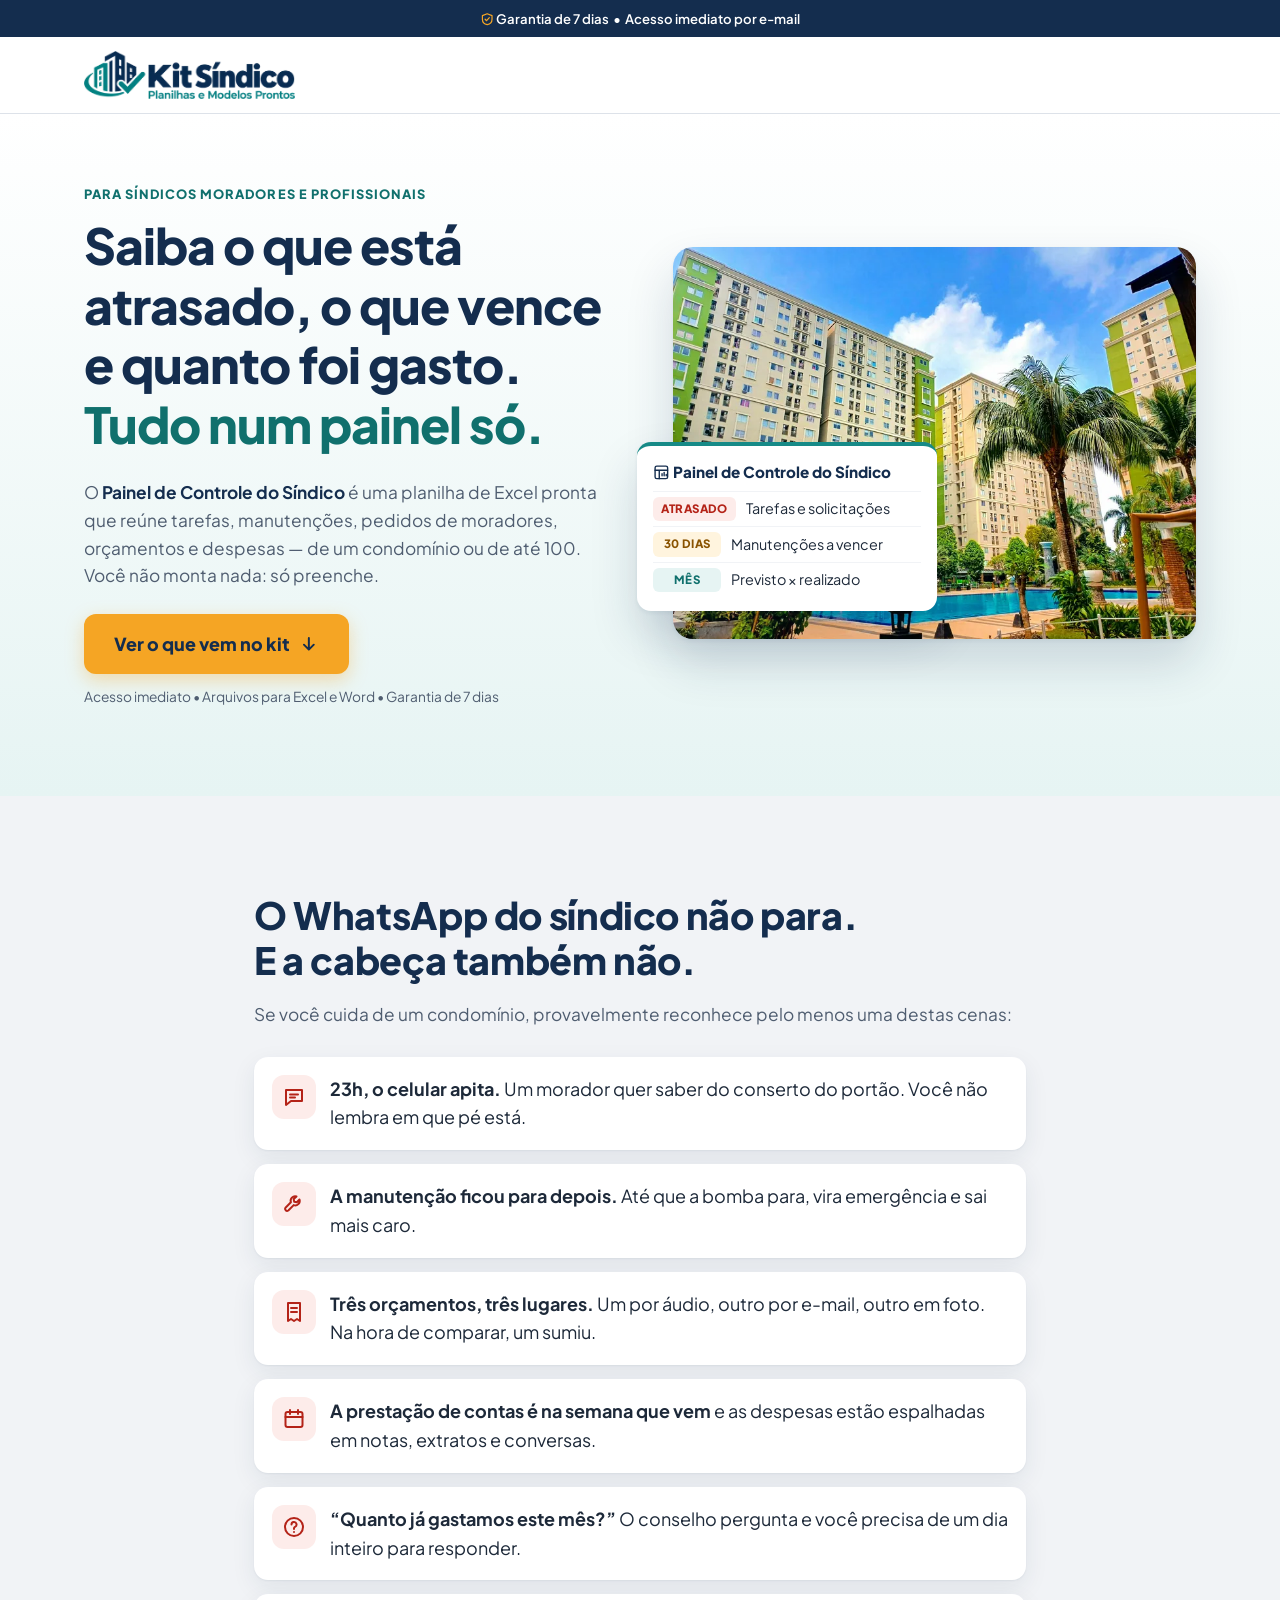
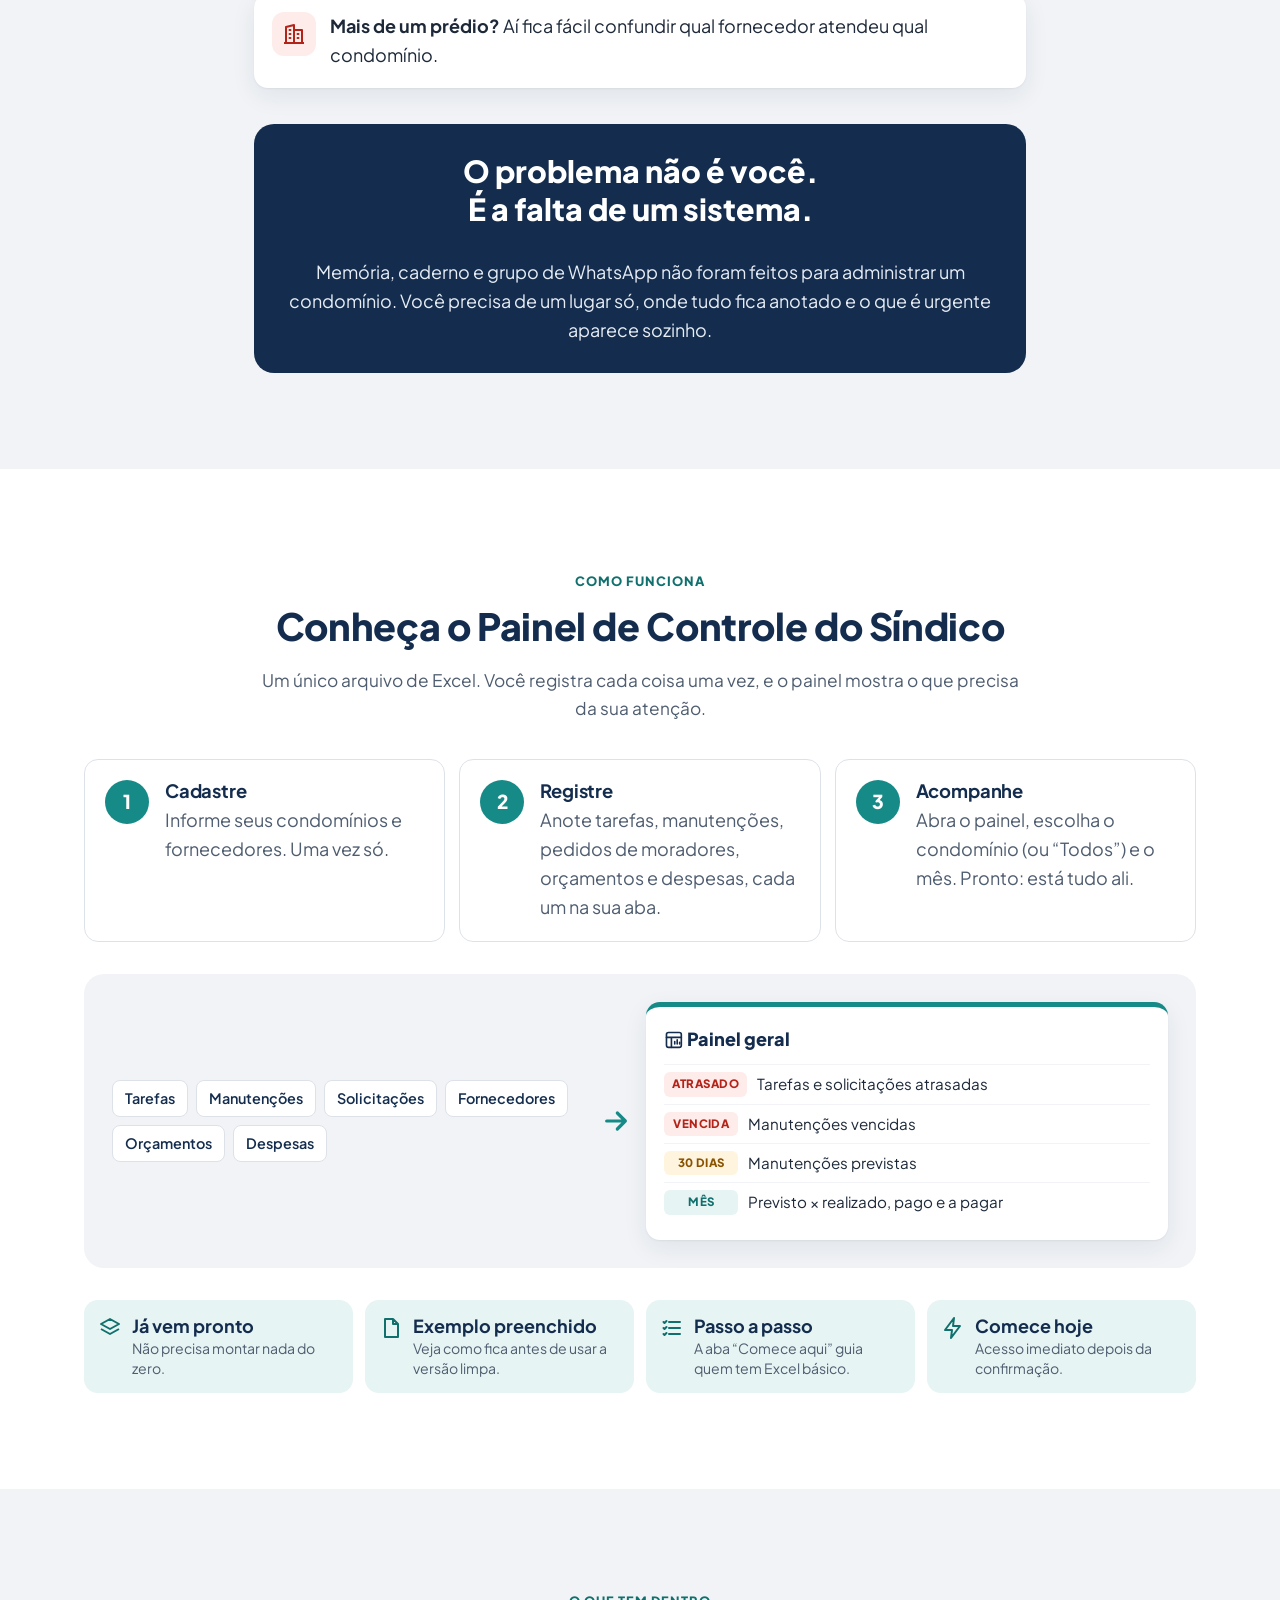
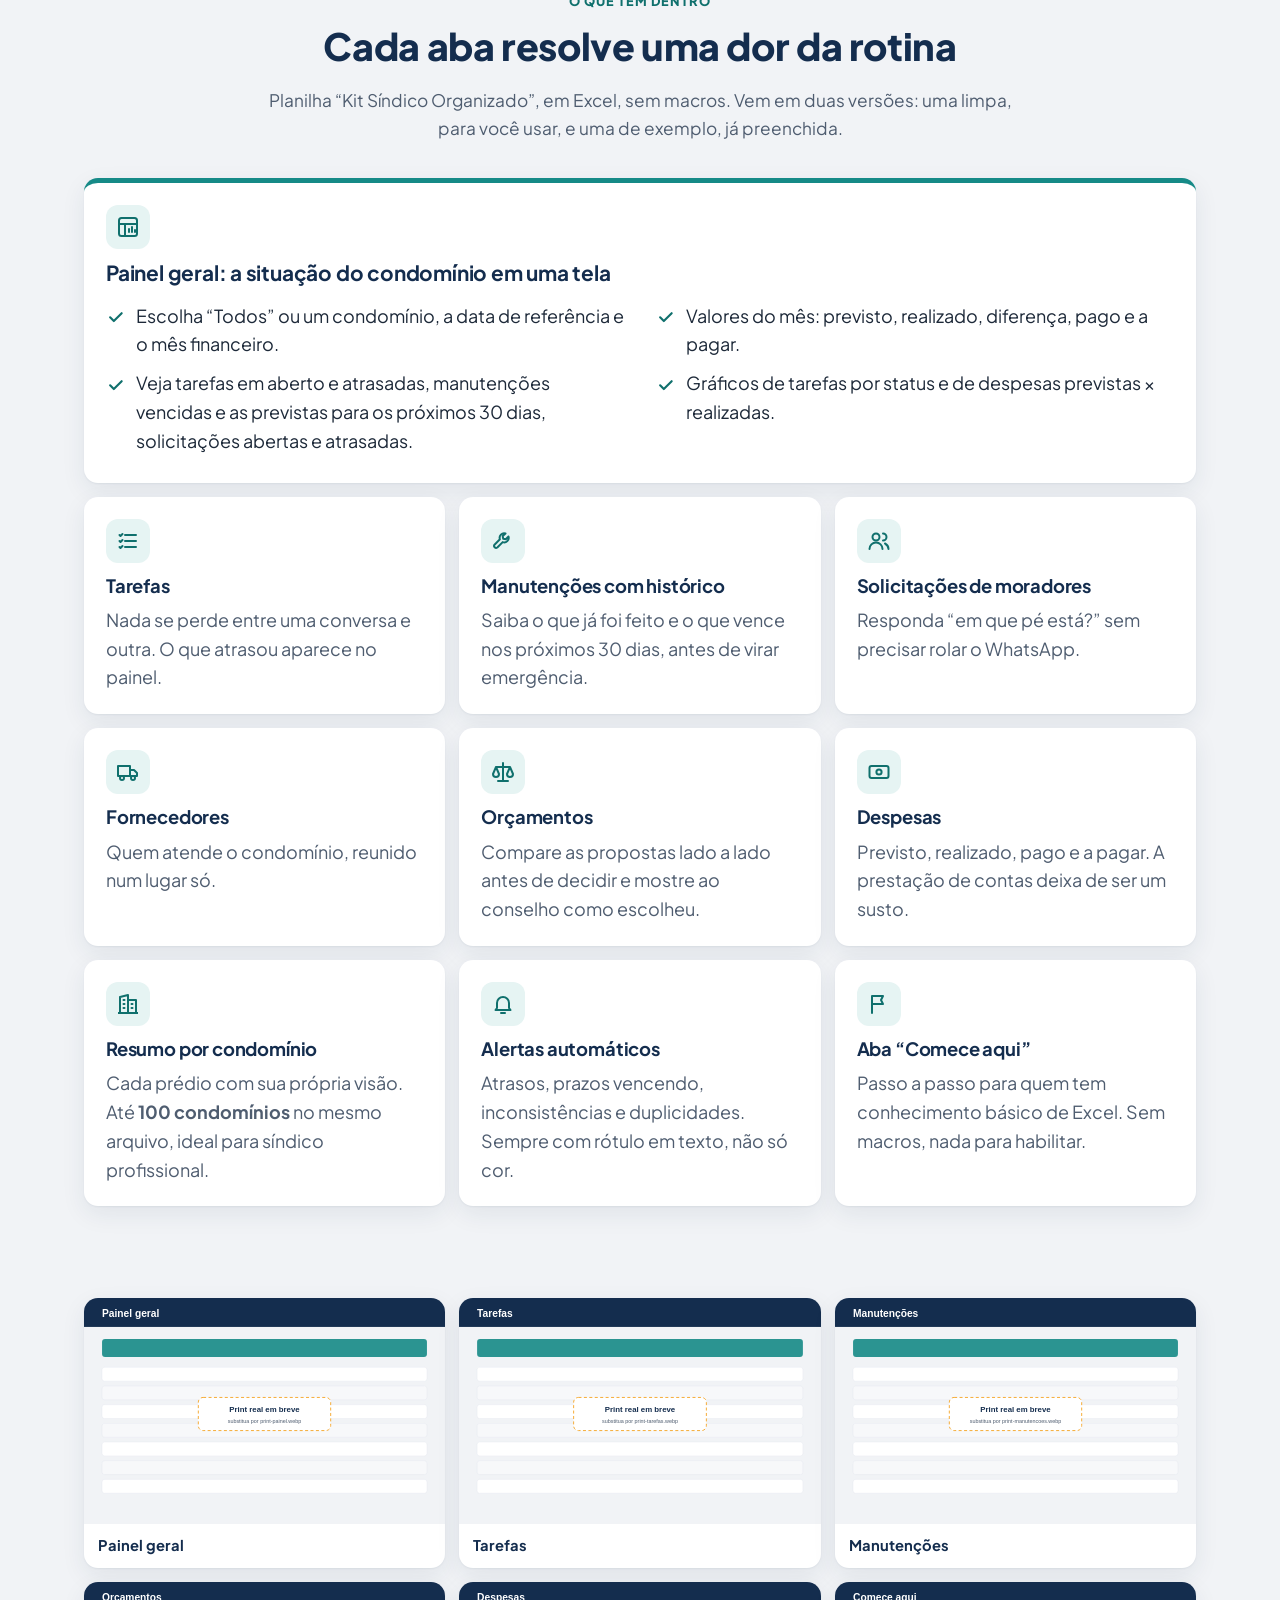
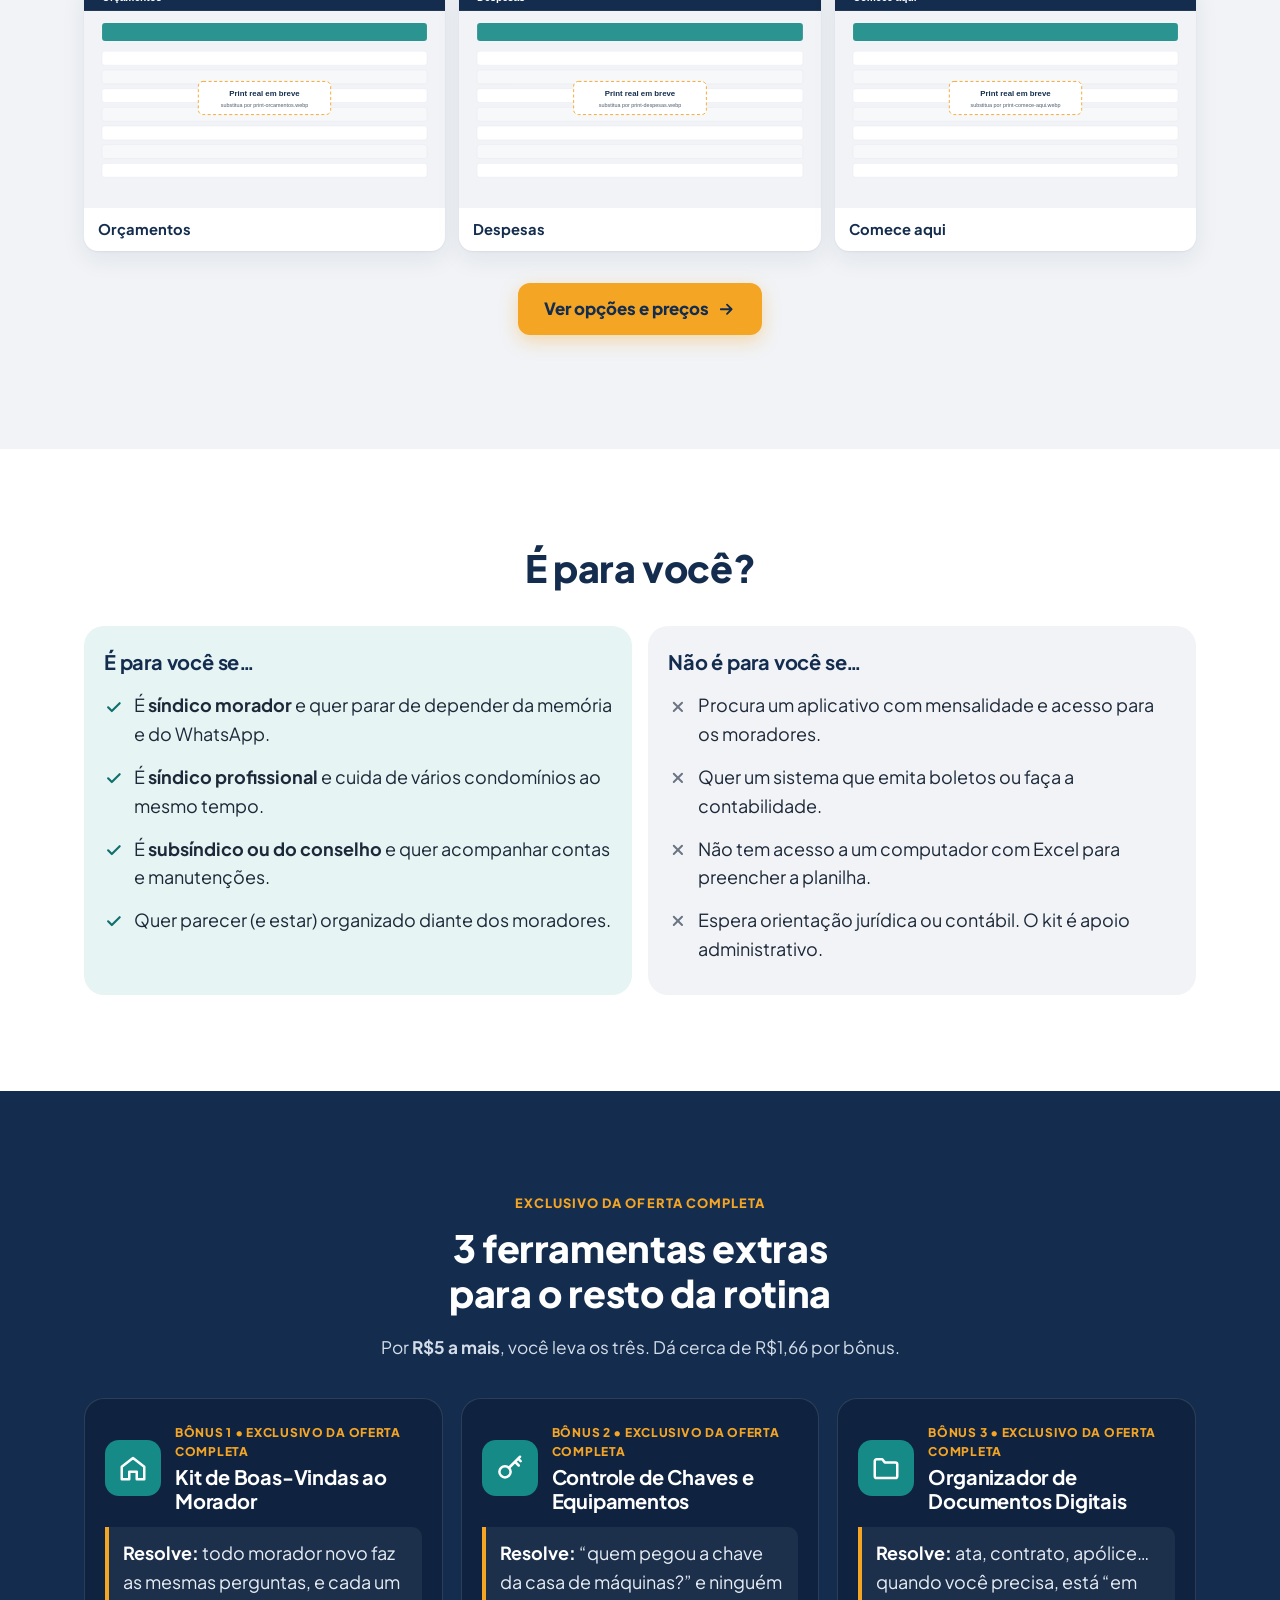
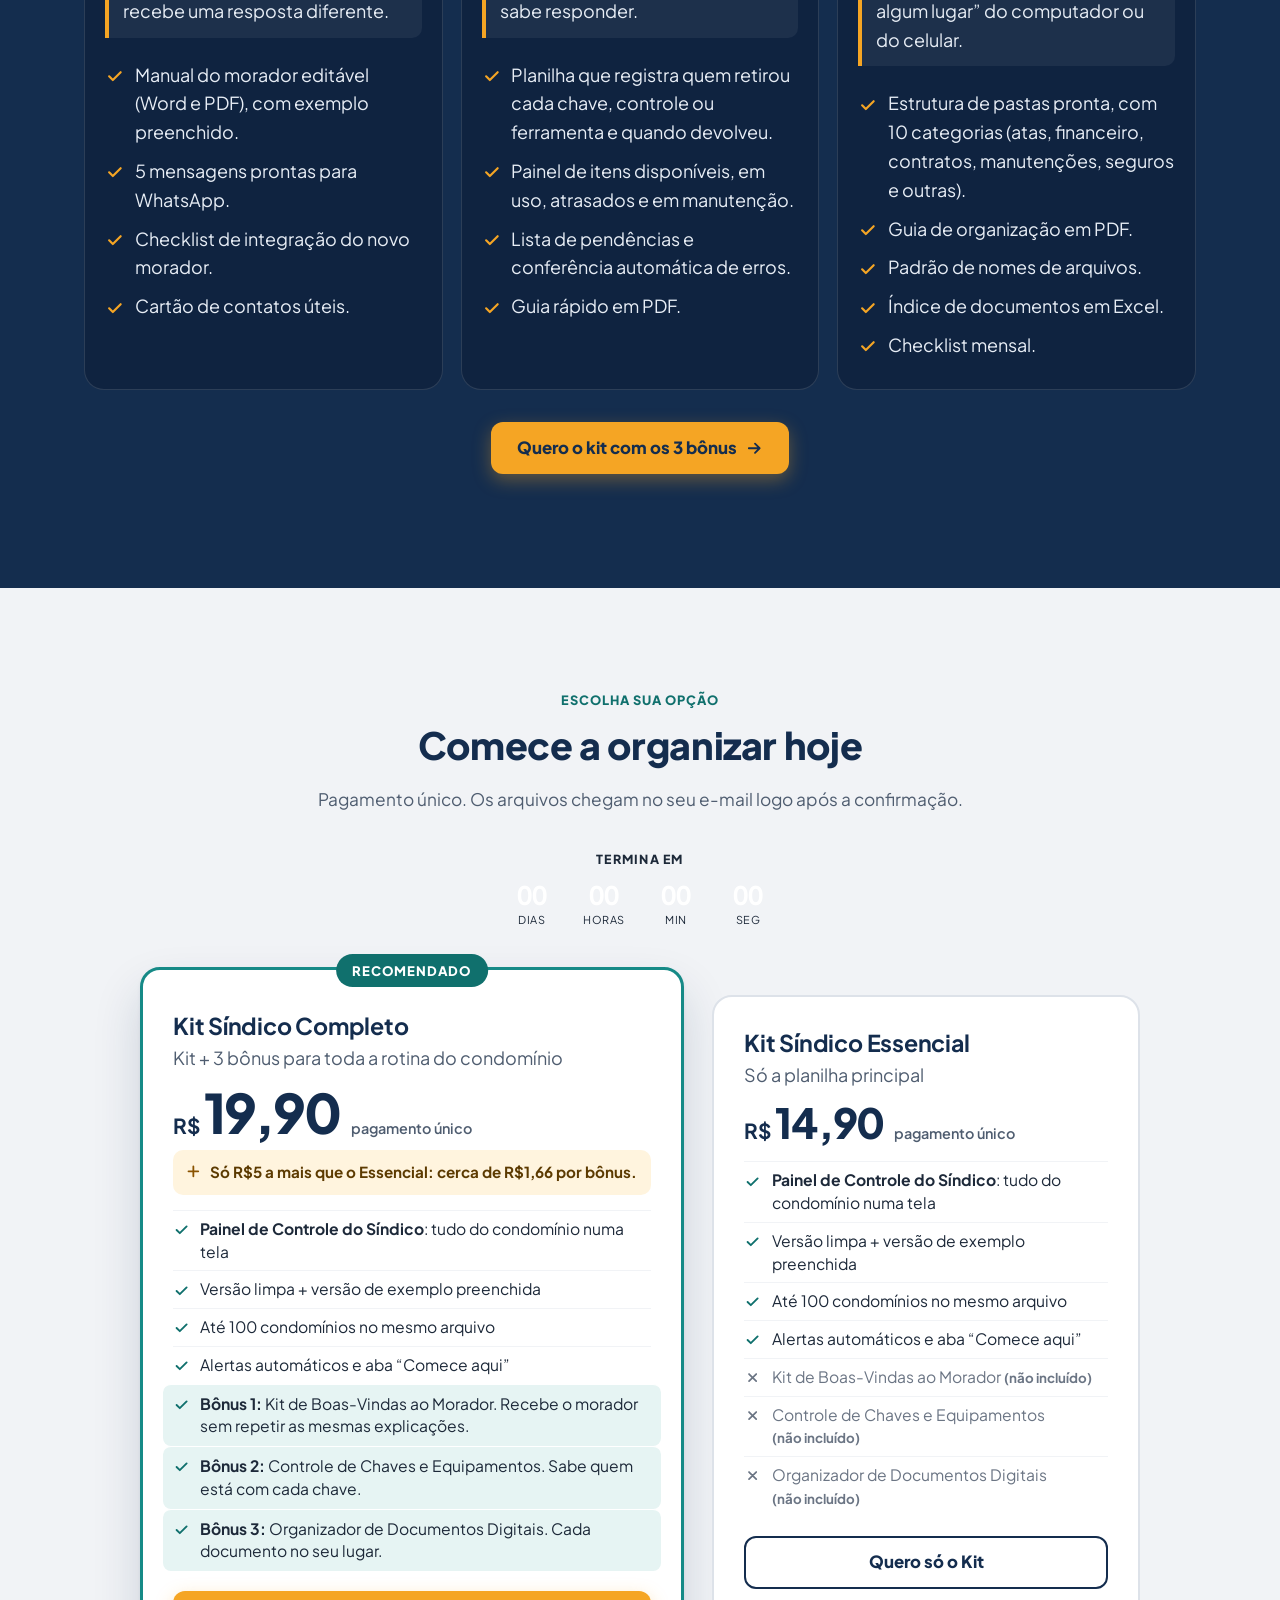
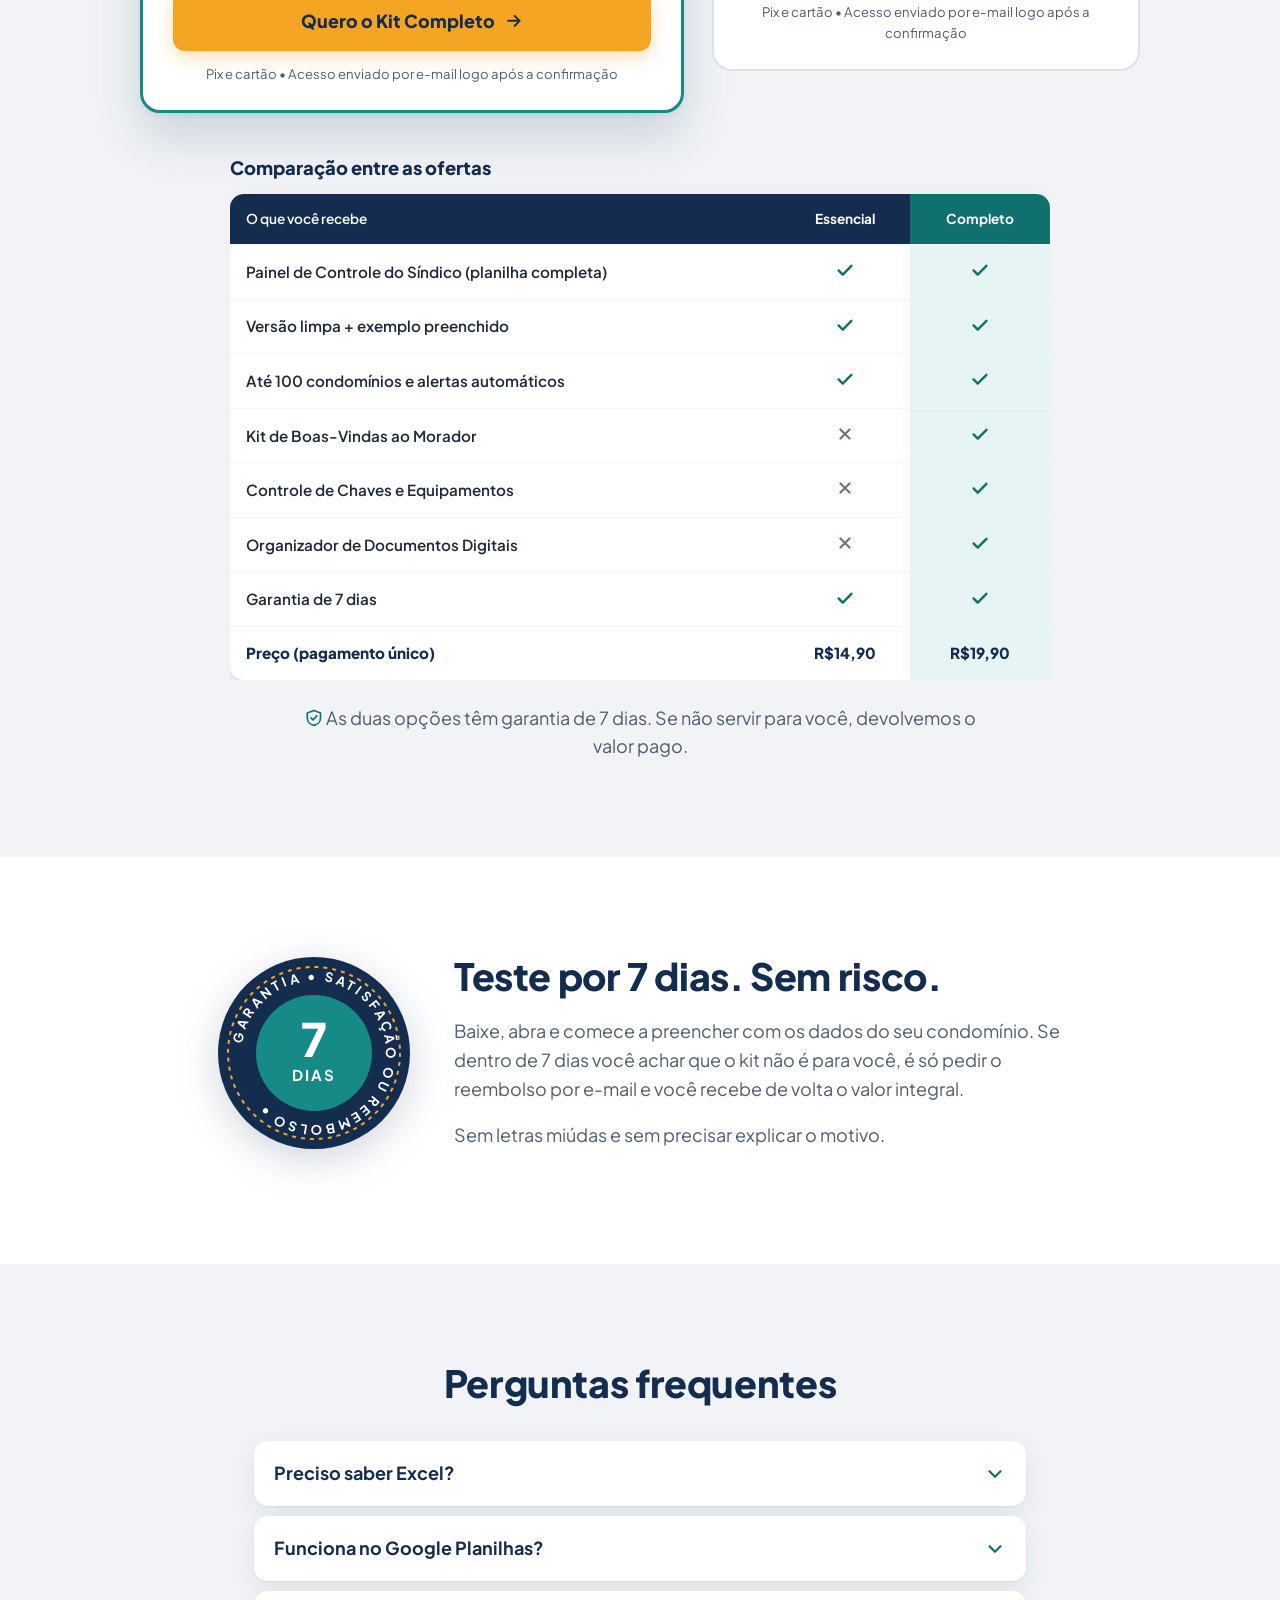
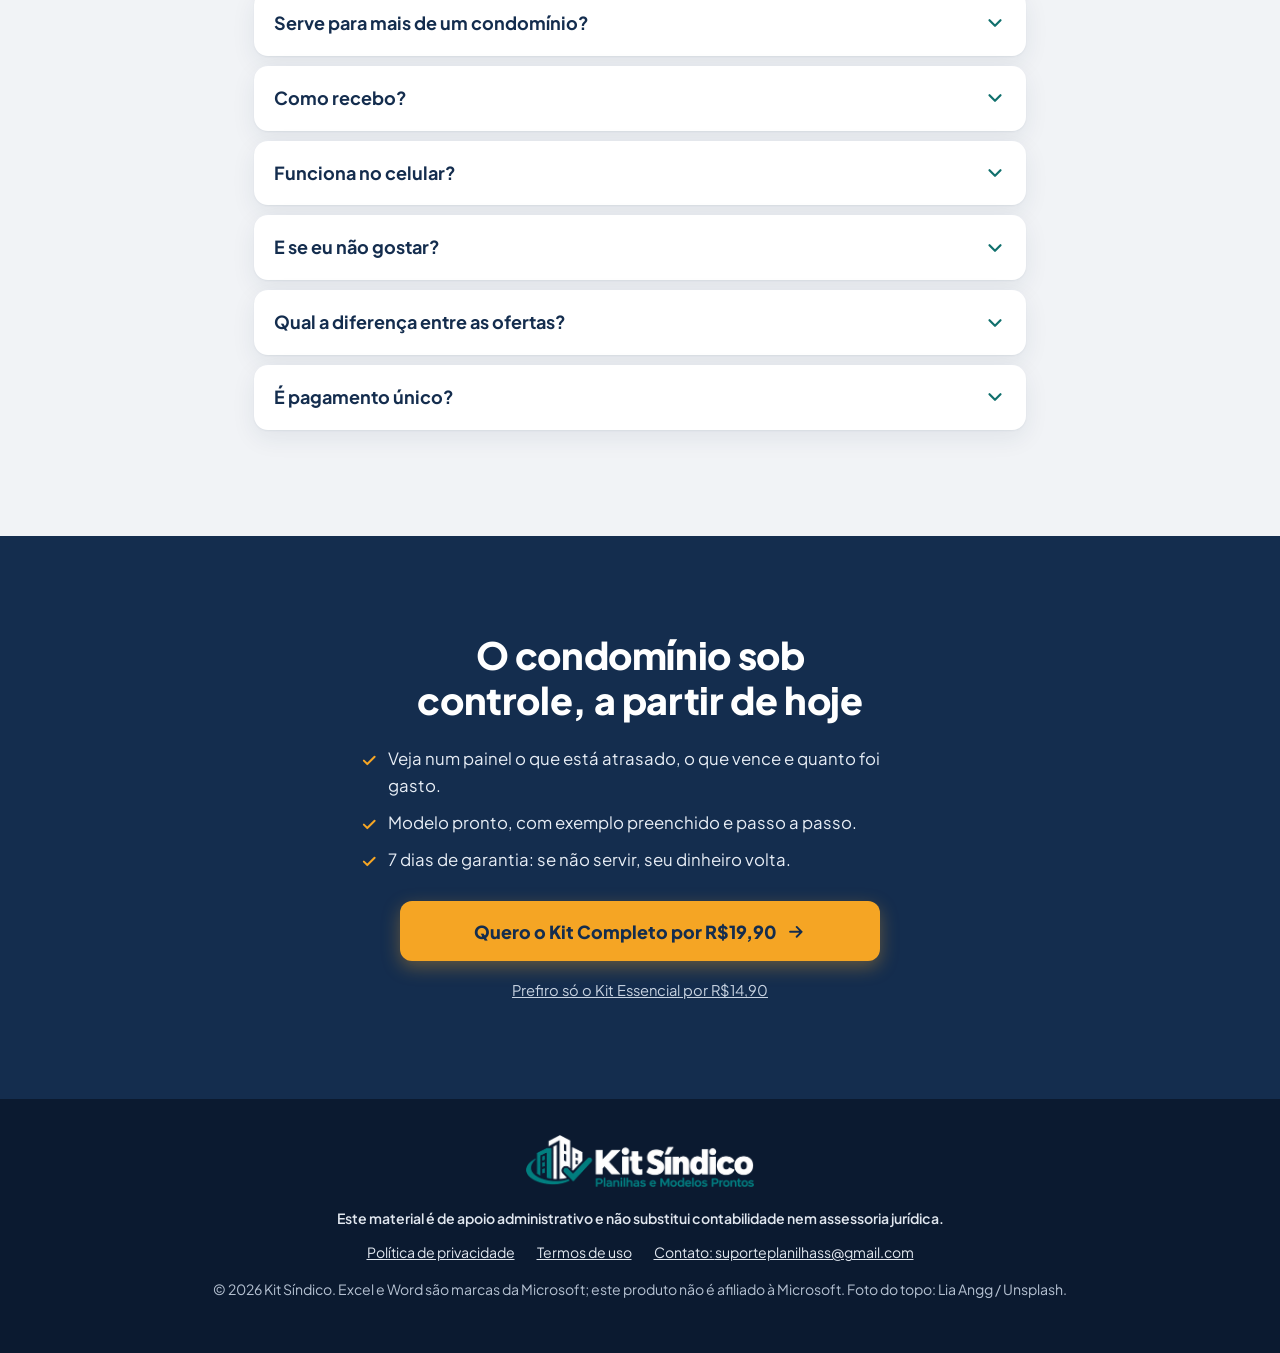
==== commit 9158deb3: "Tema completo de Black Friday: topo e ofertas em preto, contagem regressiva real Co-Authored-By: Cla" ====
--- a/index.html
+++ b/index.html
@@ -30,8 +30,17 @@
   <link rel="preload" as="image" href="assets/img/hero-condominio-1200.webp" imagesrcset="assets/img/hero-condominio-800.webp 800w, assets/img/hero-condominio-1200.webp 1200w" imagesizes="(min-width: 960px) 540px, calc(100vw - 32px)" fetchpriority="high">
   <link rel="stylesheet" href="assets/css/styles.css">
 
-  <script>document.documentElement.classList.add('js');</script>
-  <script src="config.js" defer></script>
+  <script src="config.js"></script>
+  <script>
+    (function (d) {
+      d.classList.add('js');
+      // Liga o tema da campanha antes de pintar a página (evita "piscar" o tema normal)
+      try {
+        var c = (window.KIT_CONFIG || {}).campanha;
+        if (c && c.nome && (!c.fim || Date.now() <= new Date(c.fim).getTime())) d.classList.add('has-campanha');
+      } catch (e) {}
+    })(document.documentElement);
+  </script>
   <script src="assets/js/main.js" defer></script>
 </head>
 <body>
@@ -78,7 +87,7 @@
 
 <header class="site-header">
   <div class="container">
-    <a class="site-logo" href="#topo" aria-label="Kit Síndico — início"><img src="assets/img/logo.webp" width="480" height="109" alt="Kit Síndico — Planilhas e Modelos Prontos"></a>
+    <a class="site-logo" href="#topo" aria-label="Kit Síndico — início"><img class="logo--cor" src="assets/img/logo.webp" width="480" height="109" alt="Kit Síndico — Planilhas e Modelos Prontos"><img class="logo--branco" src="assets/img/logo-branco.webp" width="480" height="109" alt="Kit Síndico — Planilhas e Modelos Prontos"></a>
   </div>
 </header>
 
@@ -96,7 +105,17 @@
   <section class="hero" id="topo">
     <div class="container hero__grid">
       <div class="hero__text">
-        <p class="camp-pill" data-camp hidden><span data-camp-nome>Black Friday</span>: <span data-camp-oferta></span></p>
+        <div class="camp-hero" data-camp hidden>
+          <p class="camp-hero__tag" data-camp-nome>Black Friday</p>
+          <p class="camp-hero__offer" data-camp-oferta></p>
+          <div class="countdown" data-countdown aria-live="off">
+            <span class="countdown__label">Termina em</span>
+            <span class="countdown__box"><b data-cd="d">00</b><small>dias</small></span>
+            <span class="countdown__box"><b data-cd="h">00</b><small>horas</small></span>
+            <span class="countdown__box"><b data-cd="m">00</b><small>min</small></span>
+            <span class="countdown__box"><b data-cd="s">00</b><small>seg</small></span>
+          </div>
+        </div>
         <p class="eyebrow">Para síndicos moradores e profissionais</p>
         <h1>Saiba o que está atrasado, o que vence e quanto foi gasto. <span class="hl">Tudo num painel só.</span></h1>
         <p class="hero__sub">O <strong>Painel de Controle do Síndico</strong> é uma planilha de Excel pronta que reúne tarefas, manutenções, pedidos de moradores, orçamentos e despesas — de um condomínio ou de até 100. Você não monta nada: só preenche.</p>
@@ -392,6 +411,13 @@
       </div>
 
       <p class="urgency" id="urgencia" hidden></p>
+      <div class="countdown countdown--center" data-countdown data-camp hidden aria-live="off">
+        <span class="countdown__label">Termina em</span>
+        <span class="countdown__box"><b data-cd="d">00</b><small>dias</small></span>
+        <span class="countdown__box"><b data-cd="h">00</b><small>horas</small></span>
+        <span class="countdown__box"><b data-cd="m">00</b><small>min</small></span>
+        <span class="countdown__box"><b data-cd="s">00</b><small>seg</small></span>
+      </div>
 
       <div class="offers">
         <!-- Card COMPLETO (recomendado) -->
--- a/assets/css/styles.css
+++ b/assets/css/styles.css
@@ -89,27 +89,12 @@
 .topbar p { margin: 0; padding: 8px var(--gutter); }
 .topbar .ic { color: var(--cta); }
 
-/* ---------- Campanha (ex.: Black Friday) ---------- */
-.has-campanha .topbar { background: #000; }
-.topbar__camp strong { color: var(--cta); letter-spacing: .04em; text-transform: uppercase; }
-.camp-pill {
-  display: inline-block; margin: 0 0 14px; padding: 6px 14px; border-radius: 999px;
-  background: #000; color: #fff; font-size: .85rem; font-weight: 700;
-}
-.camp-pill span:first-child { color: var(--cta); text-transform: uppercase; letter-spacing: .04em; }
-.offer__was { display: flex; align-items: center; gap: 8px; width: 100%; }
-.offer__was:not(:has(:not([hidden]))) { display: none; }
-.offer__off {
-  padding: 2px 9px; border-radius: 999px;
-  background: #000; color: #fff; font-size: .8rem; font-weight: 800;
-}
-.has-campanha .urgency { background: #000; color: #fff; }
-
 /* ---------- Cabeçalho com logo ---------- */
 .site-header { background: #fff; border-bottom: 1px solid var(--line); }
 .site-header .container { display: flex; justify-content: center; padding-top: 12px; padding-bottom: 12px; }
 .site-logo { display: inline-block; border-radius: 8px; }
 .site-logo img { height: 40px; width: auto; }
+.logo--branco { display: none; }
 
 /* ---------- Seções ---------- */
 .section { padding: 64px 0; }
@@ -255,6 +240,9 @@
 .offer__desc { color: var(--muted); margin-bottom: 12px; }
 .offer__price { display: flex; align-items: baseline; flex-wrap: wrap; gap: 4px; margin-bottom: 8px; color: var(--navy); }
 .offer__old { color: var(--off); font-size: .95rem; }
+.offer__was { display: flex; align-items: center; gap: 8px; width: 100%; }
+.offer__was:not(:has(:not([hidden]))) { display: none; }
+.offer__off { padding: 2px 9px; border-radius: 999px; background: #000; color: #fff; font-size: .8rem; font-weight: 800; }
 .offer__cur { font-size: 1.3rem; font-weight: 700; }
 .offer__val { font-size: 3.4rem; font-weight: 800; line-height: 1; letter-spacing: -.03em; }
 .offer--alt .offer__val { font-size: 2.6rem; }
@@ -432,3 +420,100 @@
 .legal__toc ol { margin: 0; padding-left: 1.3em; columns: 1; }
 .legal__toc li { margin-bottom: 4px; }
 @media (min-width: 640px) { .legal__toc ol { columns: 2; column-gap: 32px; } }
+
+
+/* =========================================================
+   TEMA DA CAMPANHA (Black Friday)
+   Ligado pela classe .has-campanha no <html> (config.js → campanha).
+   ========================================================= */
+.has-campanha {
+  --bf-bg: #0A0A0A;
+  --bf-bg-2: #141414;
+  --bf-line: #2A2A2A;
+  --bf-text: #F2F2F2;
+  --bf-muted: #B5B5B5;
+  --bf-gold: #FFC233;
+}
+.has-campanha body { background: #fff; }
+
+/* Faixa e cabeçalho */
+.has-campanha .topbar { background: var(--bf-gold); color: #000; font-weight: 800; }
+.topbar__camp strong { text-transform: uppercase; letter-spacing: .08em; }
+.has-campanha .site-header { background: #000; border-bottom-color: var(--bf-line); }
+.has-campanha .logo--cor { display: none; }
+.has-campanha .logo--branco { display: block; }
+
+/* Hero escuro */
+.has-campanha .hero {
+  background:
+    radial-gradient(60% 50% at 85% 20%, rgba(255,194,51,.16) 0%, rgba(255,194,51,0) 70%),
+    var(--bf-bg);
+  color: var(--bf-text);
+}
+.has-campanha .hero h1 { color: #fff; }
+.has-campanha .hero__text .hl { color: var(--bf-gold); }
+.has-campanha .hero__sub { color: var(--bf-muted); }
+.has-campanha .hero__sub strong { color: #fff; }
+.has-campanha .microcopy { color: #9A9A9A; }
+.has-campanha .hero-card { color: var(--text); }
+.has-campanha .hero .eyebrow { display: none; }
+.has-campanha .hero { padding-top: 28px; }
+.has-campanha .hero-photo img { box-shadow: 0 30px 60px rgba(0,0,0,.6); outline: 1px solid var(--bf-line); }
+
+.camp-hero { margin: 0 0 20px; }
+.camp-hero__tag {
+  display: inline-block; margin: 0 0 10px; padding: 6px 14px; border-radius: 6px;
+  background: var(--bf-gold); color: #000; font-weight: 800; font-size: clamp(1.05rem, 3.6vw, 1.35rem);
+  letter-spacing: .12em; text-transform: uppercase; transform: rotate(-1.5deg);
+}
+.camp-hero__offer { margin: 0 0 14px; font-weight: 700; color: #fff; font-size: 1.05rem; }
+
+/* Contagem regressiva */
+.countdown { display: flex; flex-wrap: wrap; align-items: center; gap: 8px; }
+.countdown__label { width: 100%; margin-bottom: -2px; font-size: .78rem; font-weight: 800; letter-spacing: .1em; text-transform: uppercase; color: var(--bf-gold); }
+.countdown__box {
+  display: inline-flex; flex-direction: column; align-items: center; justify-content: center;
+  min-width: 56px; padding: 6px 6px; border-radius: 10px; background: var(--bf-bg-2); border: 1px solid var(--bf-line);
+}
+.countdown__box b { font-size: 1.4rem; line-height: 1; color: #fff; font-variant-numeric: tabular-nums; }
+.countdown__box small { margin-top: 4px; font-size: .68rem; color: var(--bf-muted); text-transform: uppercase; letter-spacing: .06em; }
+.countdown--center { justify-content: center; max-width: 420px; margin: 0 auto 32px; }
+.countdown--center .countdown__label { text-align: center; }
+
+/* Caixa "o problema não é você" */
+.has-campanha .turn { background: #000; }
+
+/* Bônus em preto */
+.has-campanha #bonus { background: var(--bf-bg); }
+.has-campanha .bonus { background: var(--bf-bg-2); border-color: var(--bf-line); }
+.has-campanha #bonus .eyebrow--light { color: var(--bf-gold); }
+
+/* Ofertas em preto */
+.has-campanha #ofertas { background: var(--bf-bg); color: var(--bf-text); }
+.has-campanha #ofertas h2 { color: #fff; }
+.has-campanha #ofertas .eyebrow { color: var(--bf-gold); }
+.has-campanha #ofertas .lead { color: var(--bf-muted); }
+.has-campanha .urgency { background: transparent; color: #fff; font-size: 1.05rem; margin-bottom: 12px; }
+.has-campanha .offer, .has-campanha .compare table { color: var(--text); }
+.has-campanha .offer { border-color: var(--bf-line); }
+.has-campanha .offer__list li.is-out { color: var(--off); }
+.has-campanha .offer--main { border: 3px solid var(--bf-gold); box-shadow: 0 0 0 6px rgba(255,194,51,.12), 0 30px 60px rgba(0,0,0,.5); }
+.has-campanha .offer__badge { background: var(--bf-gold); color: #000; letter-spacing: .12em; }
+.has-campanha .offer__off { background: #D92D20; }
+.has-campanha .compare caption { color: #fff; }
+.has-campanha .compare thead th { background: #000; }
+.has-campanha .compare thead th:last-child { background: #3D2E00; color: var(--bf-gold); }
+.has-campanha .offer-guarantee { color: var(--bf-muted); }
+.has-campanha .offer-guarantee .ic { color: var(--bf-gold); }
+
+/* CTA final e rodapé */
+.has-campanha .final { background: var(--bf-bg); }
+.has-campanha .footer { background: #000; }
+
+/* CTA fixo no celular */
+.has-campanha .sticky-cta { background: rgba(0,0,0,.96); border-top-color: var(--bf-line); }
+
+@media (min-width: 960px) {
+  .countdown__box { min-width: 64px; }
+  .countdown__box b { font-size: 1.6rem; }
+}
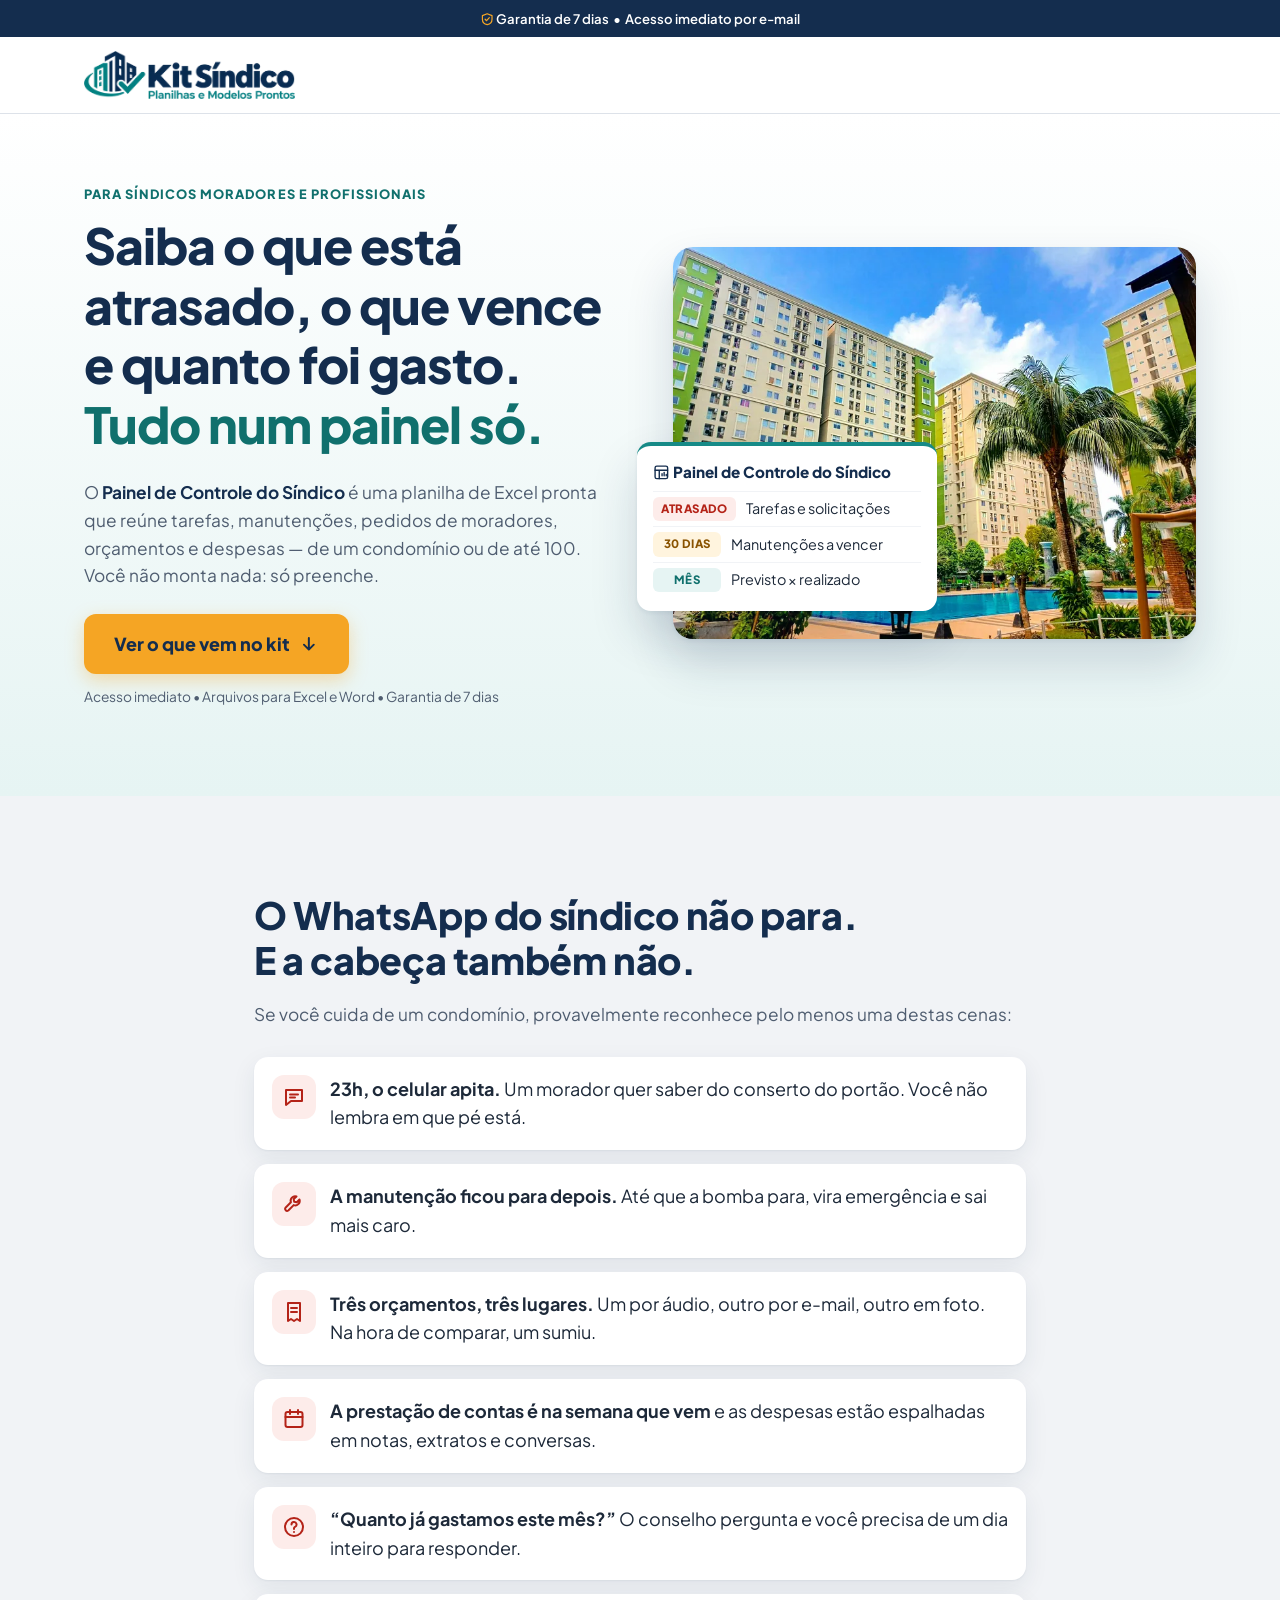
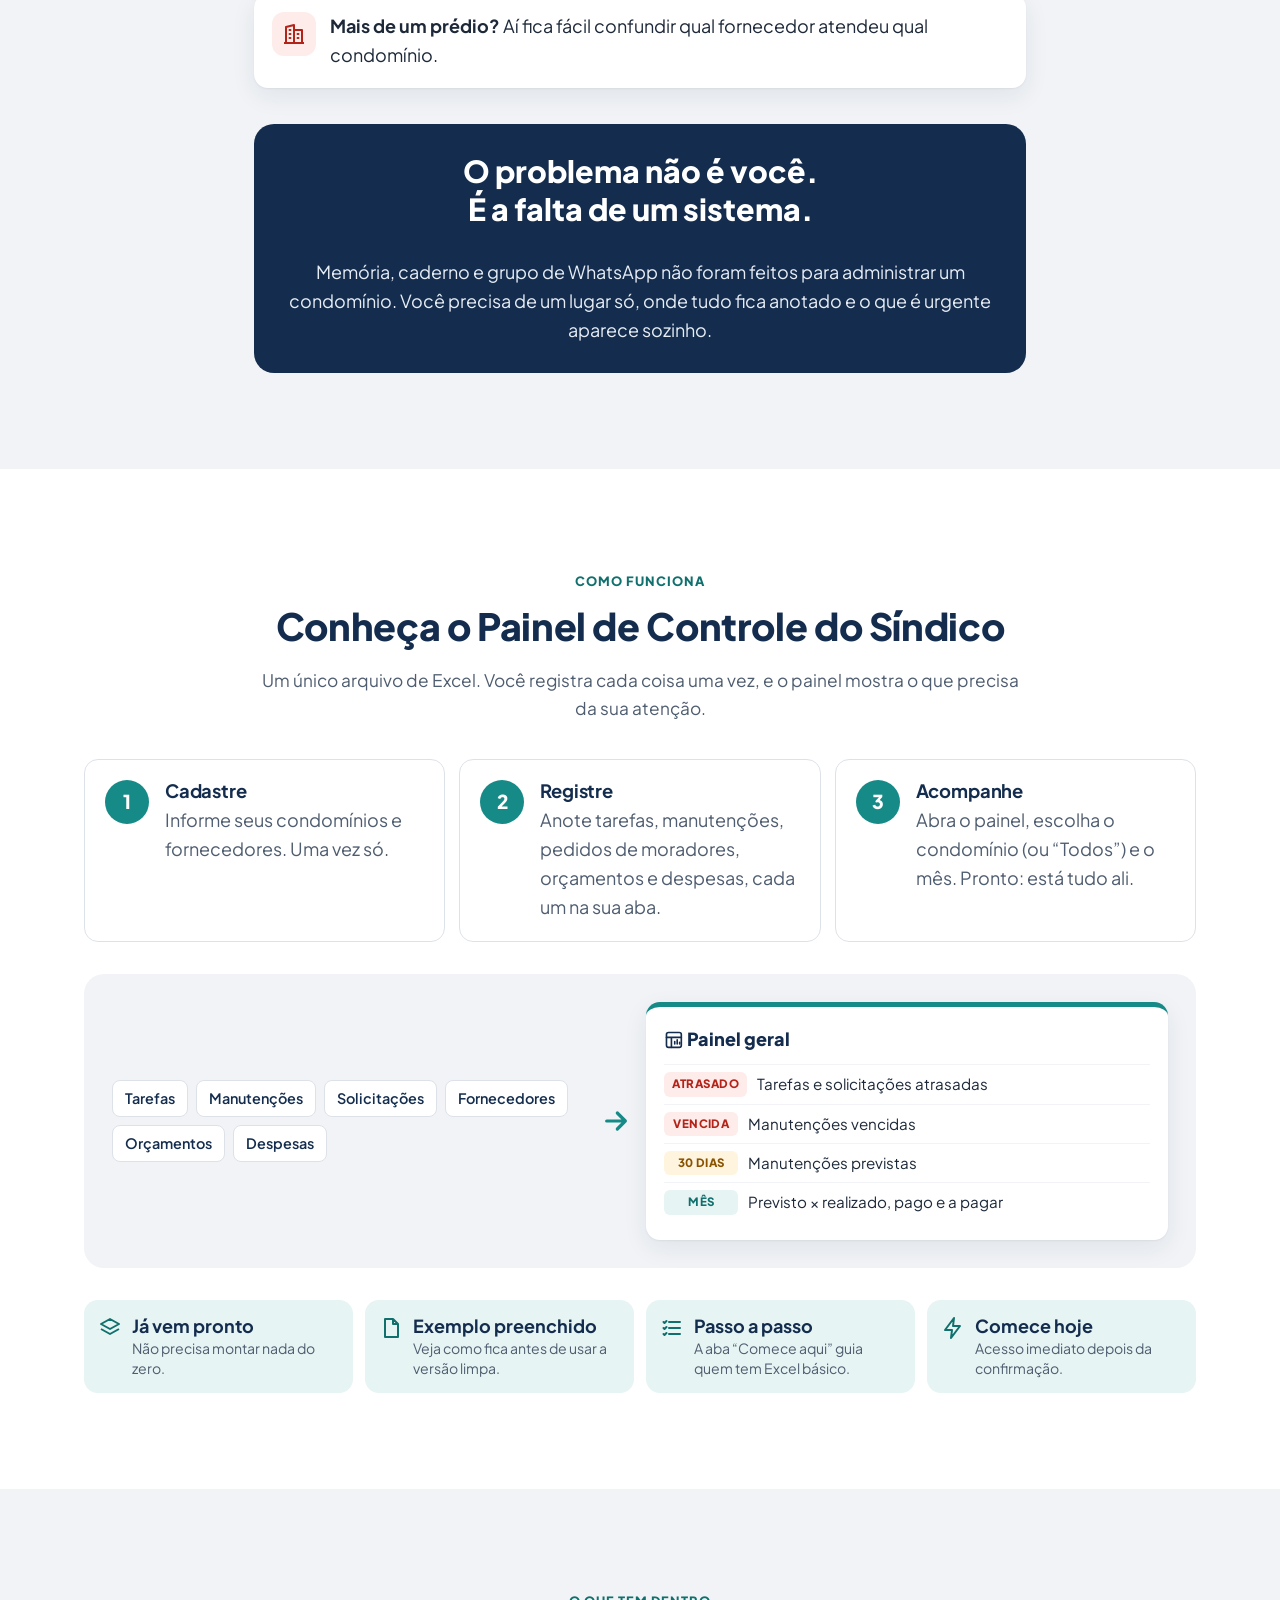
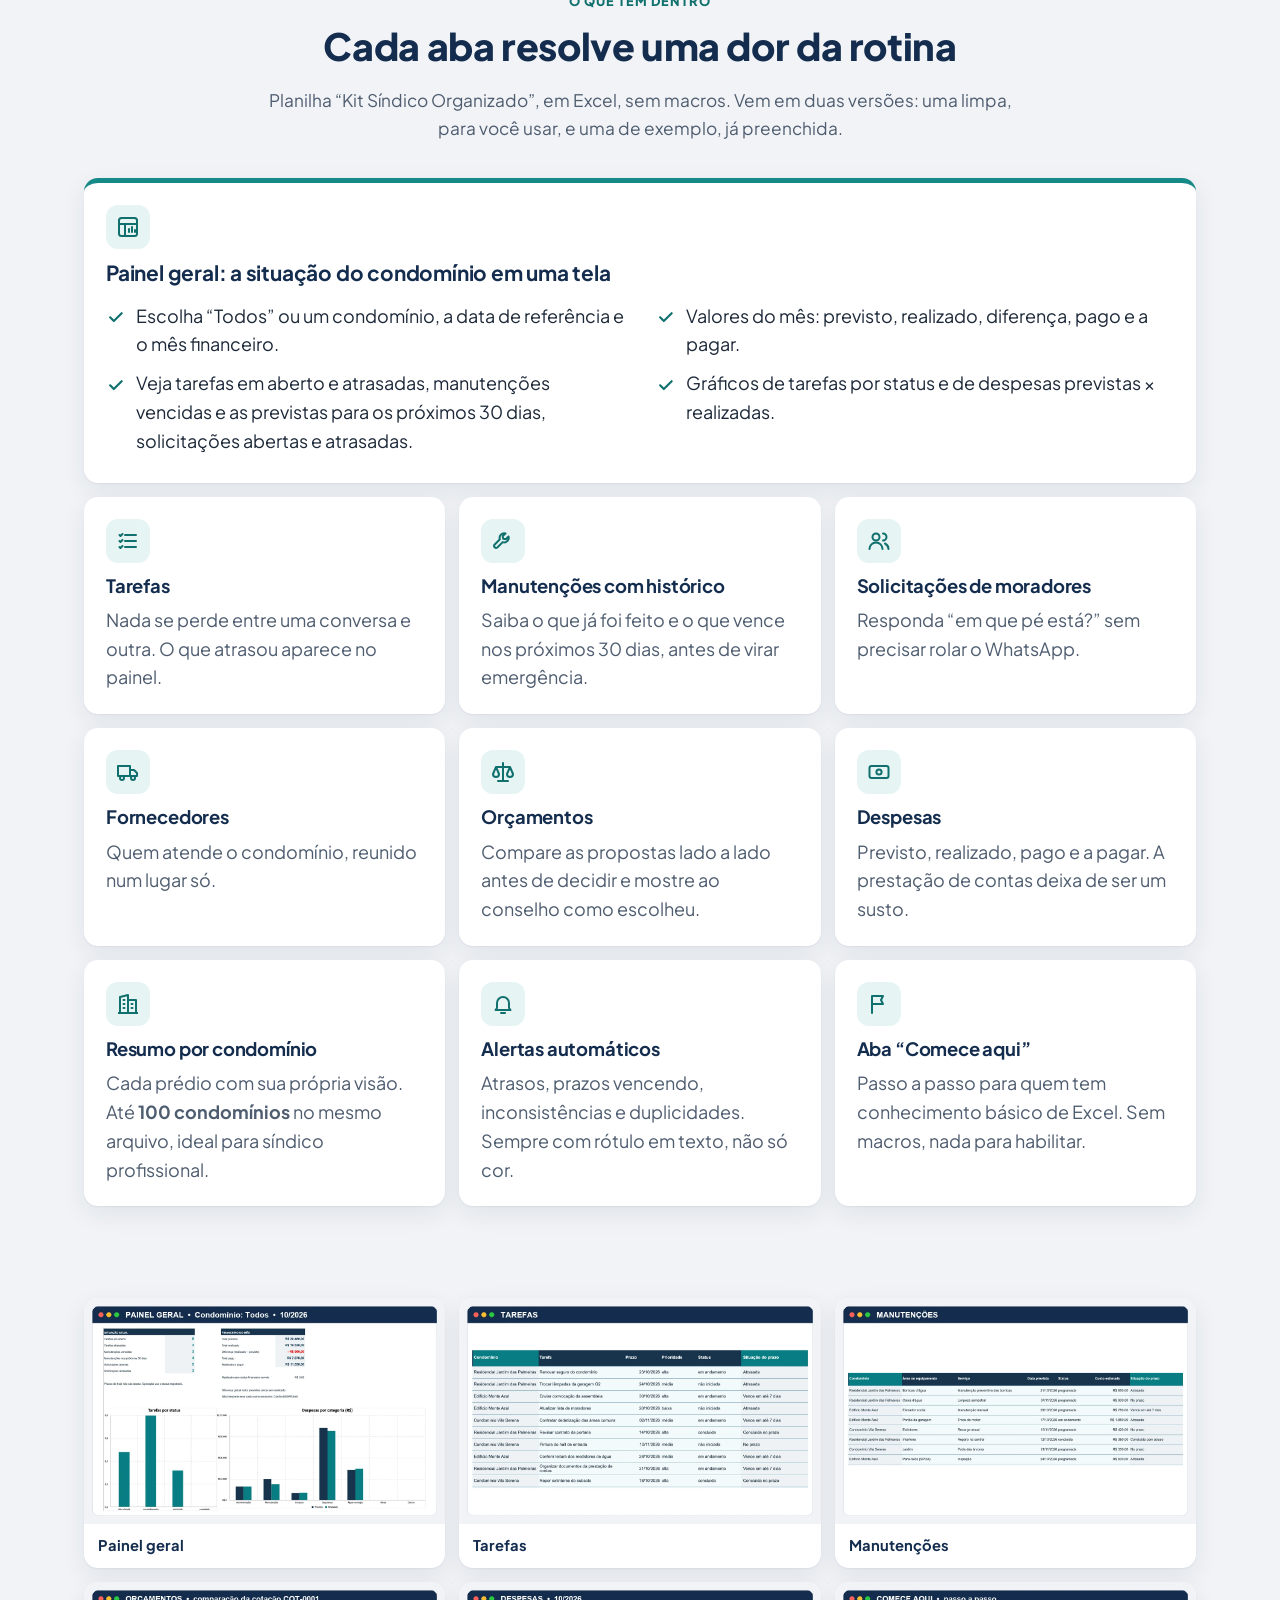
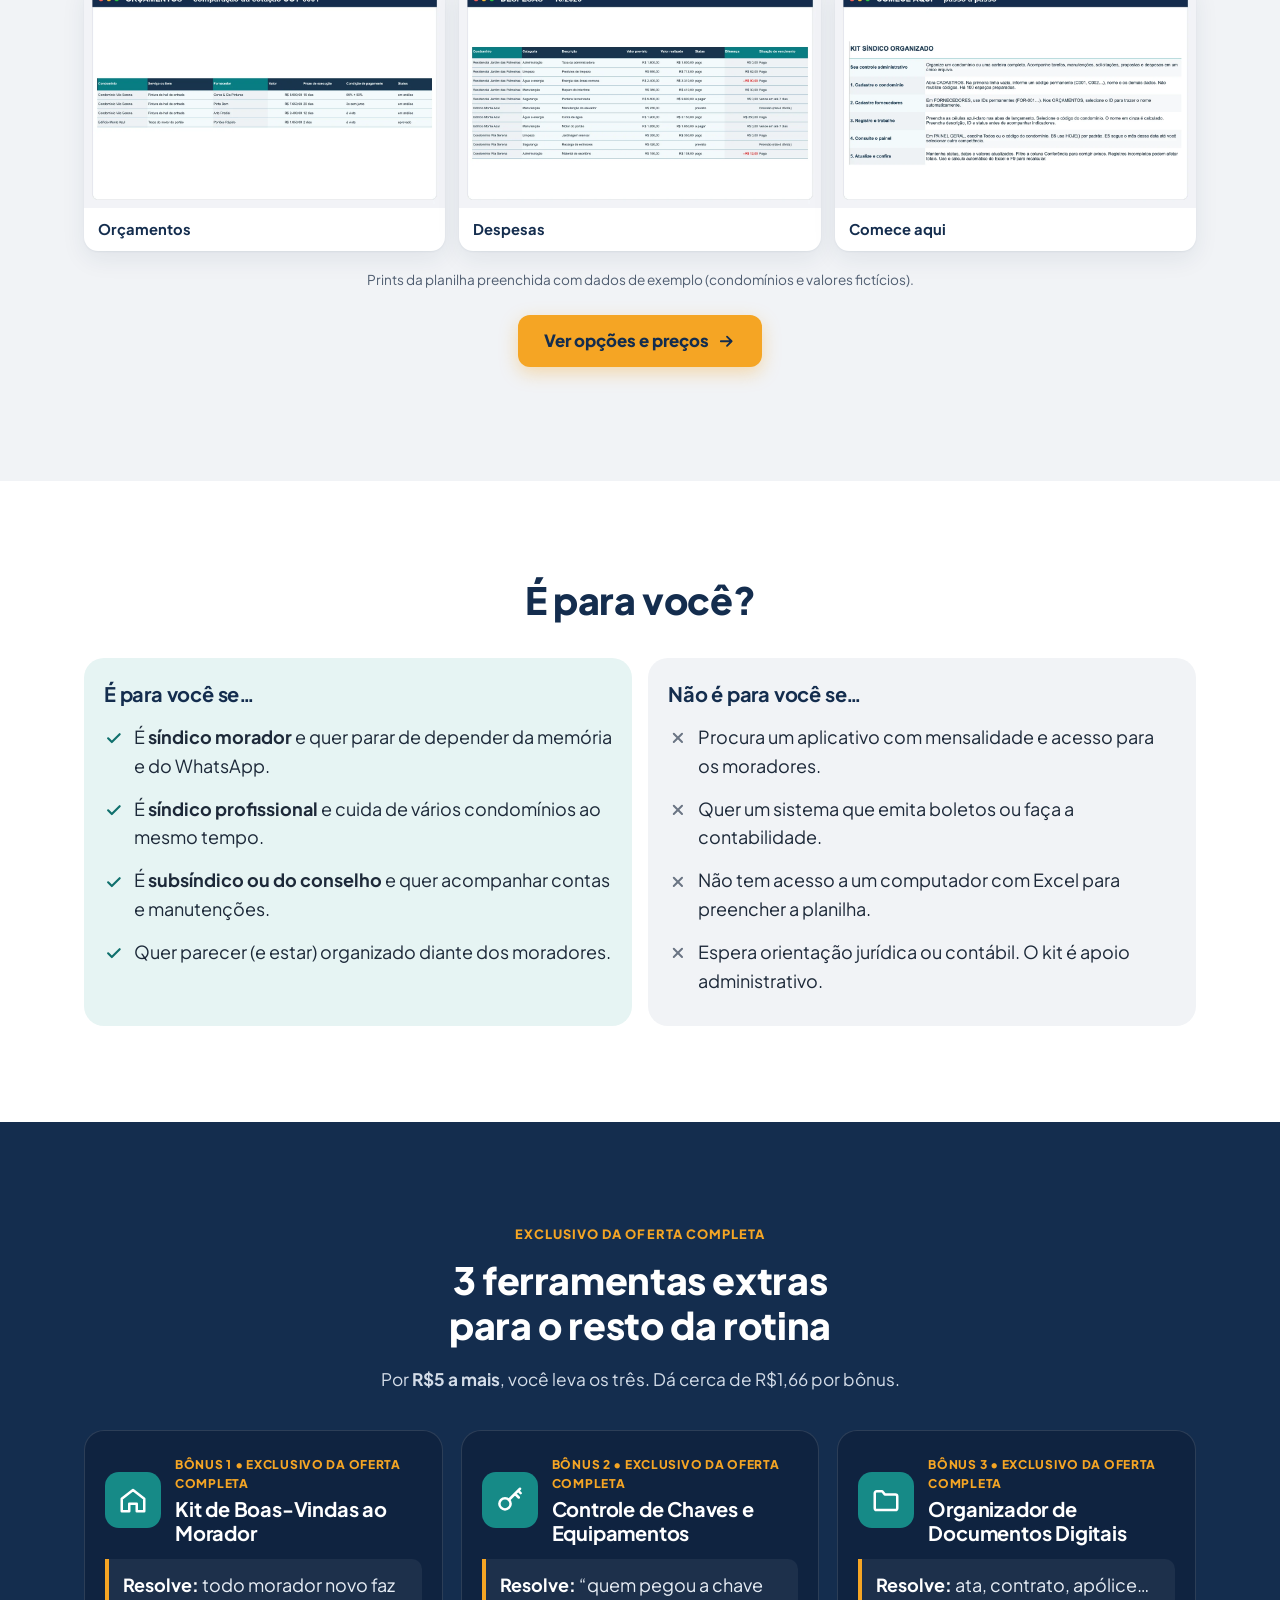
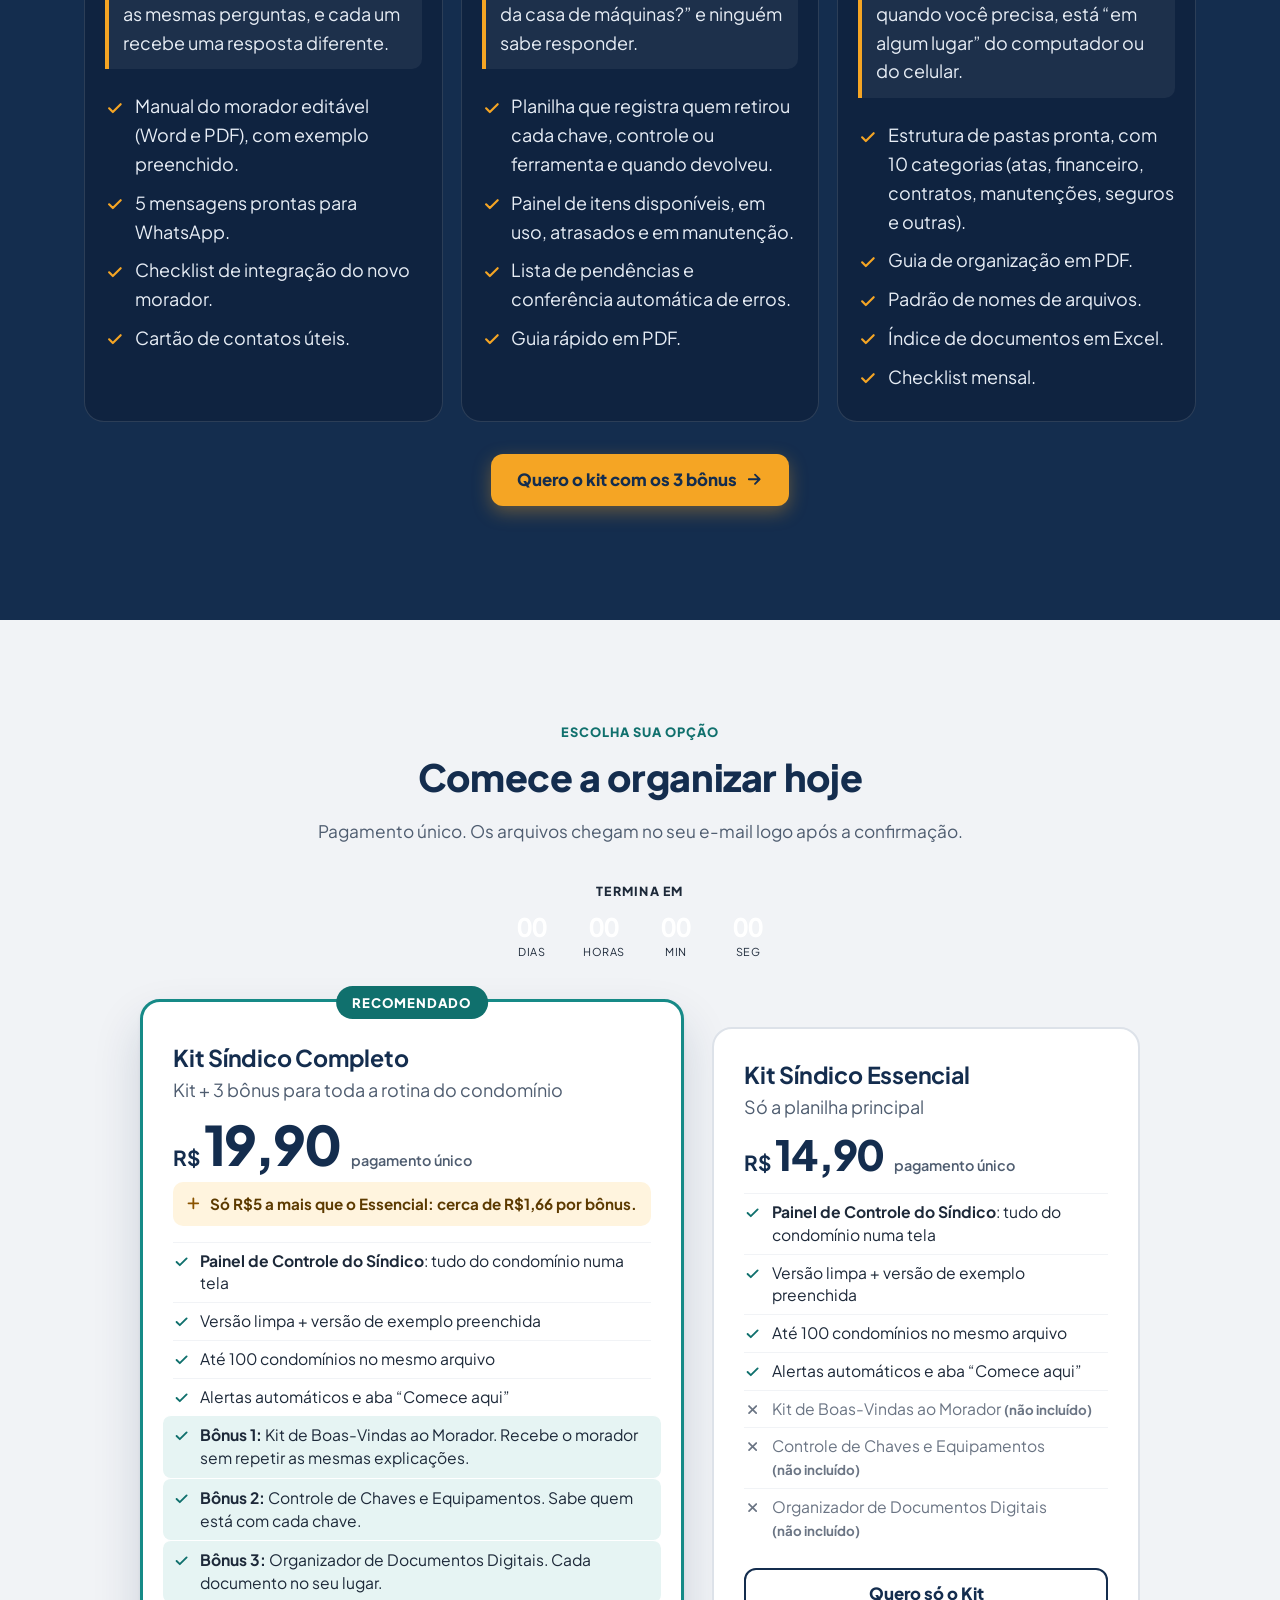
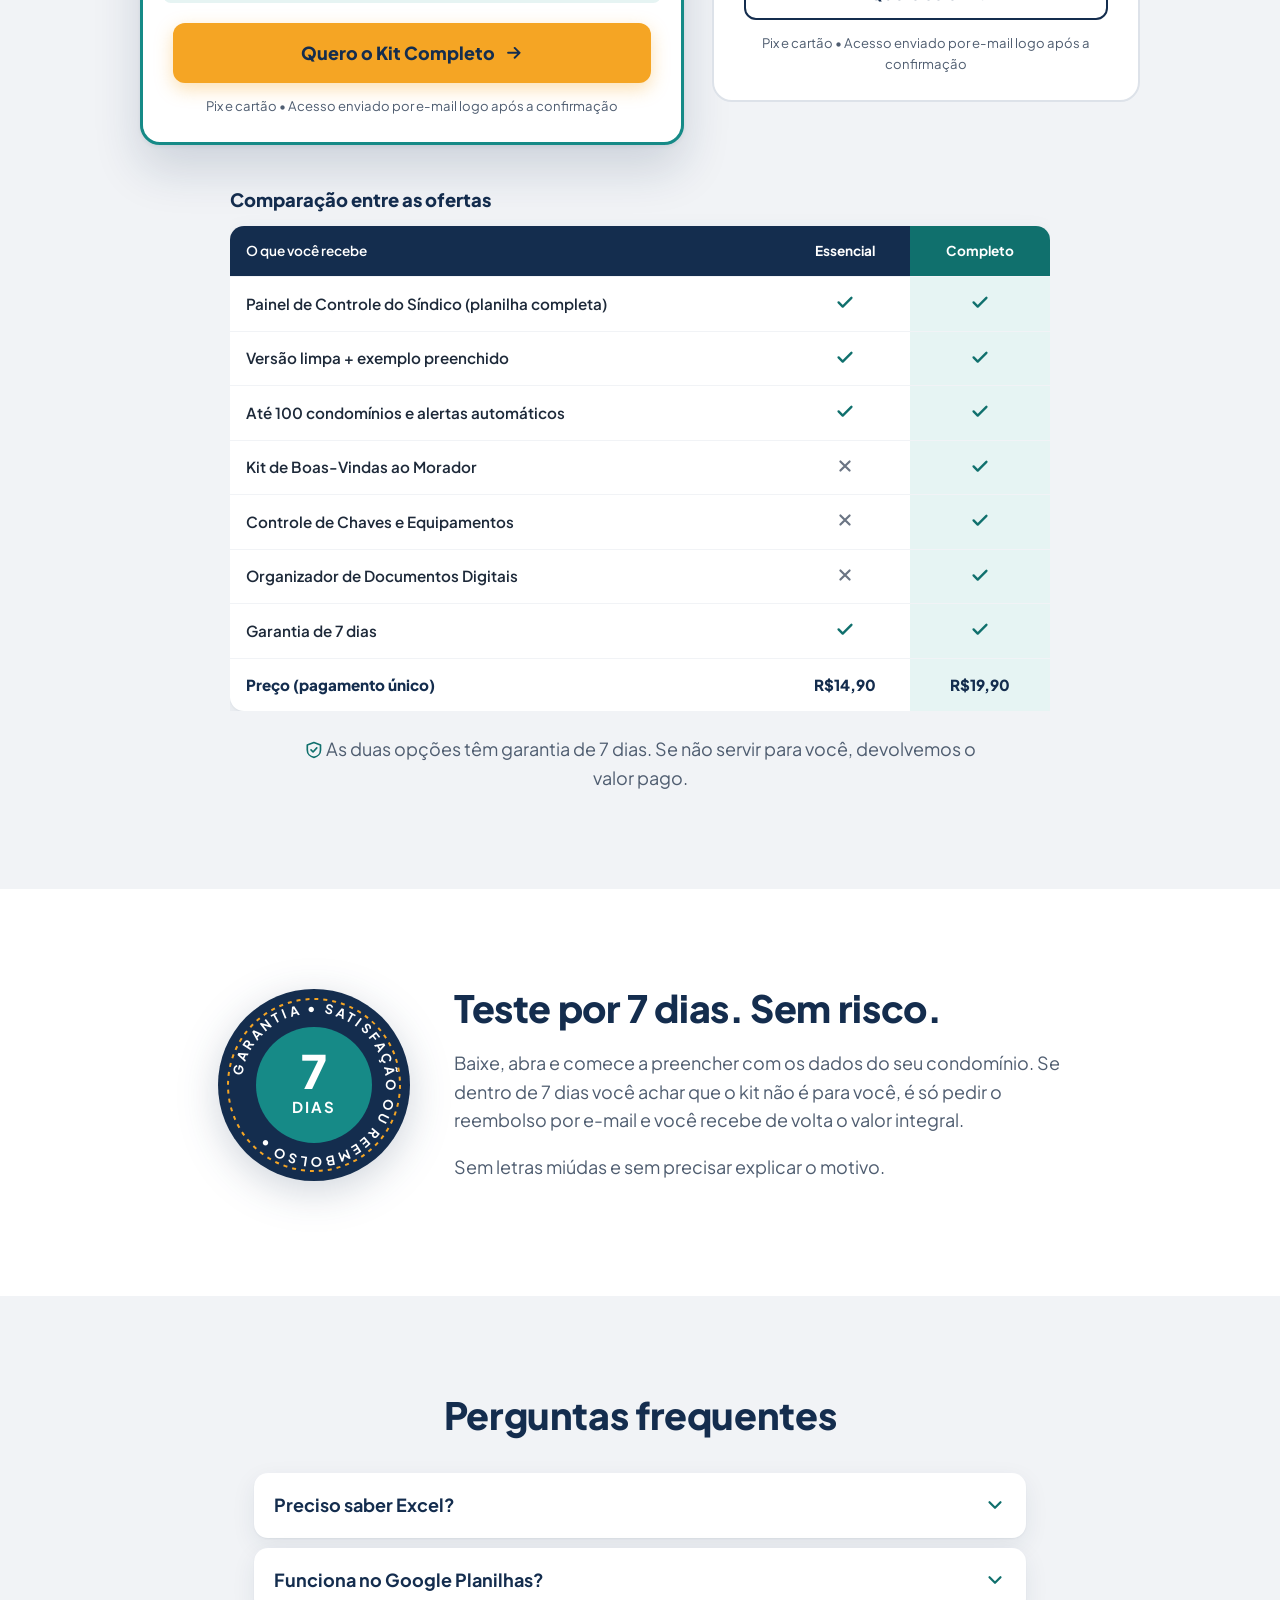
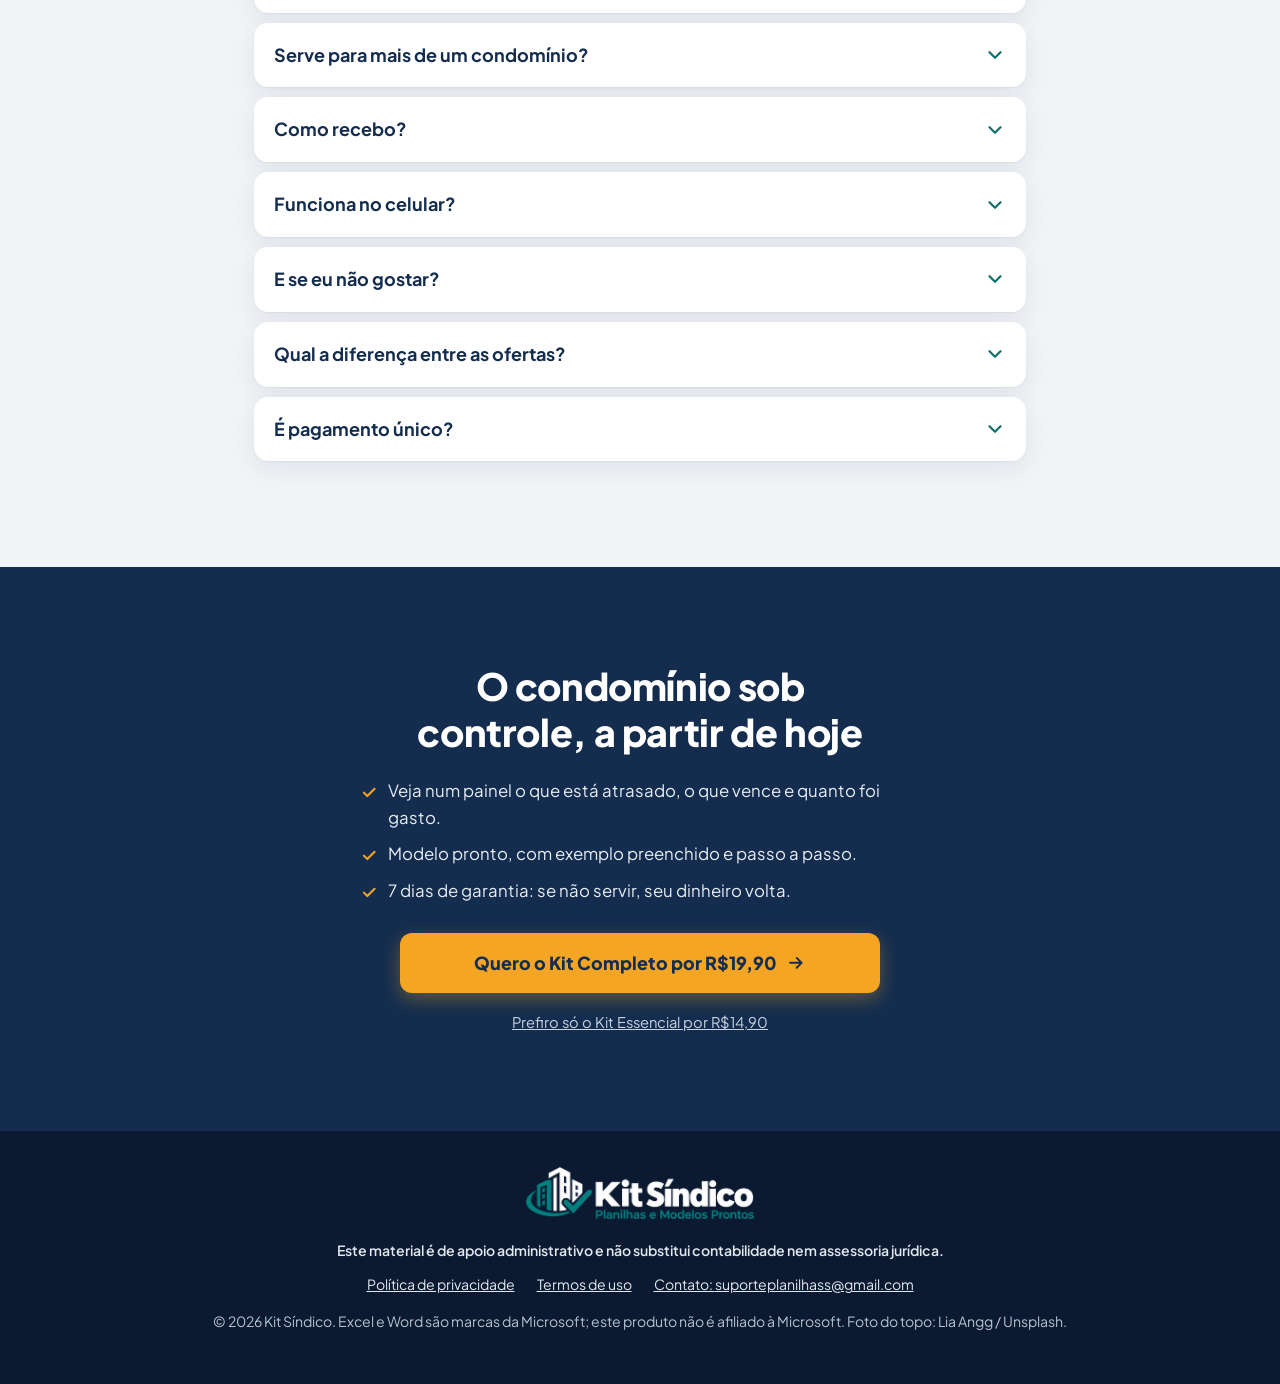
==== commit a99d8630: "Galeria com prints reais da planilha (dados de exemplo fictícios) Co-Authored-By: Claude Opus 5.5 <n" ====
--- a/index.html
+++ b/index.html
@@ -290,16 +290,18 @@
         </article>
       </div>
 
-      <!-- Galeria de prints: troque os arquivos em assets/img/ por .webp (1200x750) -->
+      <!-- Galeria: prints reais da planilha, preenchida com dados de exemplo fictícios (1200x750) -->
       <h3 class="gallery-title reveal">Veja por dentro</h3>
       <div class="gallery" role="list">
-        <figure class="reveal" role="listitem"><img src="assets/img/print-painel.svg" width="1200" height="750" loading="lazy" decoding="async" alt="Print do painel geral com indicadores e gráficos"><figcaption>Painel geral</figcaption></figure>
-        <figure class="reveal" role="listitem"><img src="assets/img/print-tarefas.svg" width="1200" height="750" loading="lazy" decoding="async" alt="Print da aba de tarefas com status e alertas"><figcaption>Tarefas</figcaption></figure>
-        <figure class="reveal" role="listitem"><img src="assets/img/print-manutencoes.svg" width="1200" height="750" loading="lazy" decoding="async" alt="Print da aba de manutenções com histórico"><figcaption>Manutenções</figcaption></figure>
-        <figure class="reveal" role="listitem"><img src="assets/img/print-orcamentos.svg" width="1200" height="750" loading="lazy" decoding="async" alt="Print da aba de orçamentos comparando propostas"><figcaption>Orçamentos</figcaption></figure>
-        <figure class="reveal" role="listitem"><img src="assets/img/print-despesas.svg" width="1200" height="750" loading="lazy" decoding="async" alt="Print da aba de despesas com previsto e realizado"><figcaption>Despesas</figcaption></figure>
-        <figure class="reveal" role="listitem"><img src="assets/img/print-comece-aqui.svg" width="1200" height="750" loading="lazy" decoding="async" alt="Print da aba Comece aqui com o passo a passo"><figcaption>Comece aqui</figcaption></figure>
-      </div>
+        <figure class="reveal" role="listitem"><a href="assets/img/print-painel.webp" target="_blank" rel="noopener" aria-label="Ampliar imagem"><img src="assets/img/print-painel.webp" width="1200" height="750" loading="lazy" decoding="async" alt="Painel geral com tarefas em aberto e atrasadas, manutenções vencidas e a vencer, financeiro do mês e gráficos"></a><figcaption>Painel geral</figcaption></figure>
+        <figure class="reveal" role="listitem"><a href="assets/img/print-tarefas.webp" target="_blank" rel="noopener" aria-label="Ampliar imagem"><img src="assets/img/print-tarefas.webp" width="1200" height="750" loading="lazy" decoding="async" alt="Aba de tarefas com prazo, status e situação do prazo (atrasada, vence em até 7 dias)"></a><figcaption>Tarefas</figcaption></figure>
+        <figure class="reveal" role="listitem"><a href="assets/img/print-manutencoes.webp" target="_blank" rel="noopener" aria-label="Ampliar imagem"><img src="assets/img/print-manutencoes.webp" width="1200" height="750" loading="lazy" decoding="async" alt="Print da aba de manutenções com histórico"></a><figcaption>Manutenções</figcaption></figure>
+        <figure class="reveal" role="listitem"><a href="assets/img/print-orcamentos.webp" target="_blank" rel="noopener" aria-label="Ampliar imagem"><img src="assets/img/print-orcamentos.webp" width="1200" height="750" loading="lazy" decoding="async" alt="Print da aba de orçamentos comparando propostas"></a><figcaption>Orçamentos</figcaption></figure>
+        <figure class="reveal" role="listitem"><a href="assets/img/print-despesas.webp" target="_blank" rel="noopener" aria-label="Ampliar imagem"><img src="assets/img/print-despesas.webp" width="1200" height="750" loading="lazy" decoding="async" alt="Print da aba de despesas com previsto e realizado"></a><figcaption>Despesas</figcaption></figure>
+        <figure class="reveal" role="listitem"><a href="assets/img/print-comece-aqui.webp" target="_blank" rel="noopener" aria-label="Ampliar imagem"><img src="assets/img/print-comece-aqui.webp" width="1200" height="750" loading="lazy" decoding="async" alt="Print da aba Comece aqui com o passo a passo"></a><figcaption>Comece aqui</figcaption></figure>
+      </div>
+
+      <p class="gallery-note reveal">Prints da planilha preenchida com dados de exemplo (condomínios e valores fictícios).</p>
 
       <p class="center reveal"><a class="btn btn--cta" href="#ofertas">Ver opções e preços <svg class="ic" aria-hidden="true"><use href="#i-arrow"/></svg></a></p>
     </div>
--- a/assets/css/styles.css
+++ b/assets/css/styles.css
@@ -202,6 +202,7 @@
   -webkit-overflow-scrolling: touch;
 }
 .gallery figure { margin: 0; scroll-snap-align: start; background: #fff; border-radius: var(--radius); overflow: hidden; box-shadow: var(--shadow); }
+.gallery-note { text-align: center; font-size: .85rem; color: var(--muted); margin: -14px 0 24px; }
 .gallery figcaption { padding: 10px 14px; font-weight: 700; font-size: .92rem; color: var(--navy); }
 
 /* ---------- Para quem ---------- */
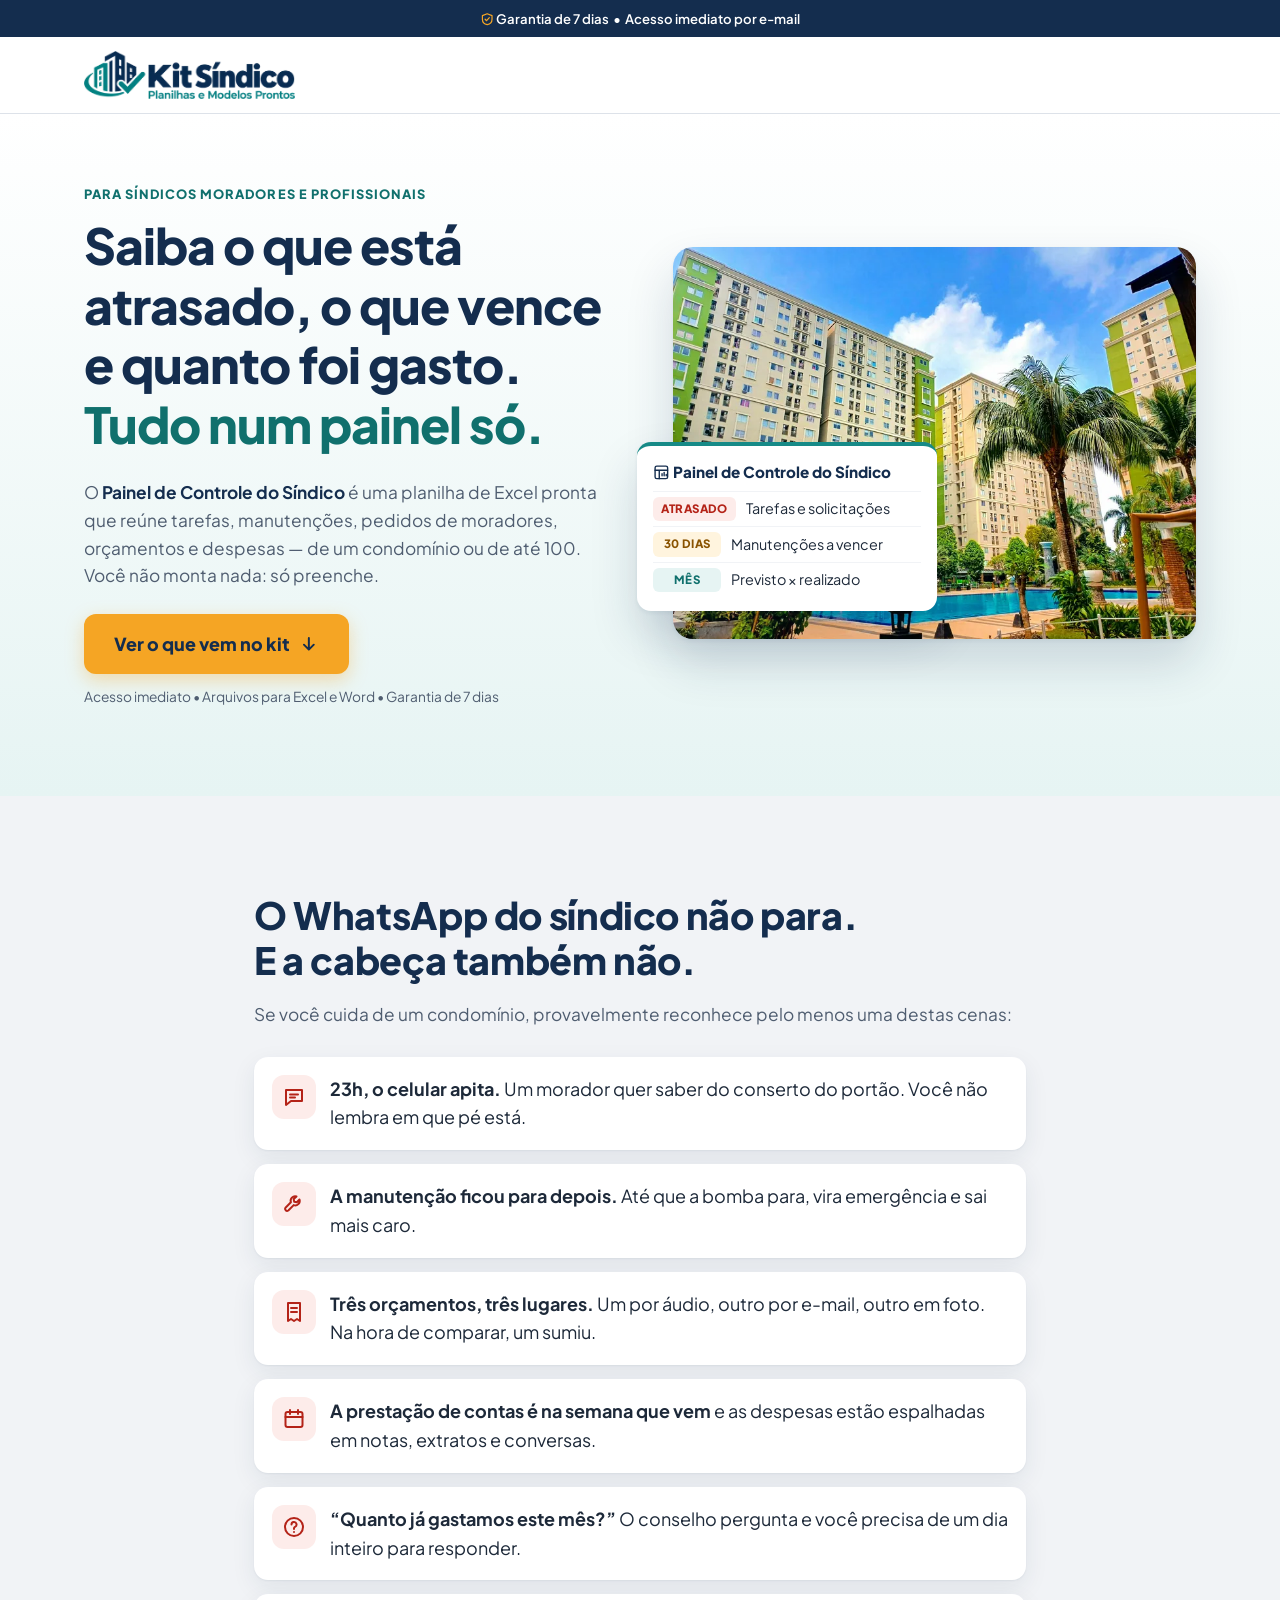
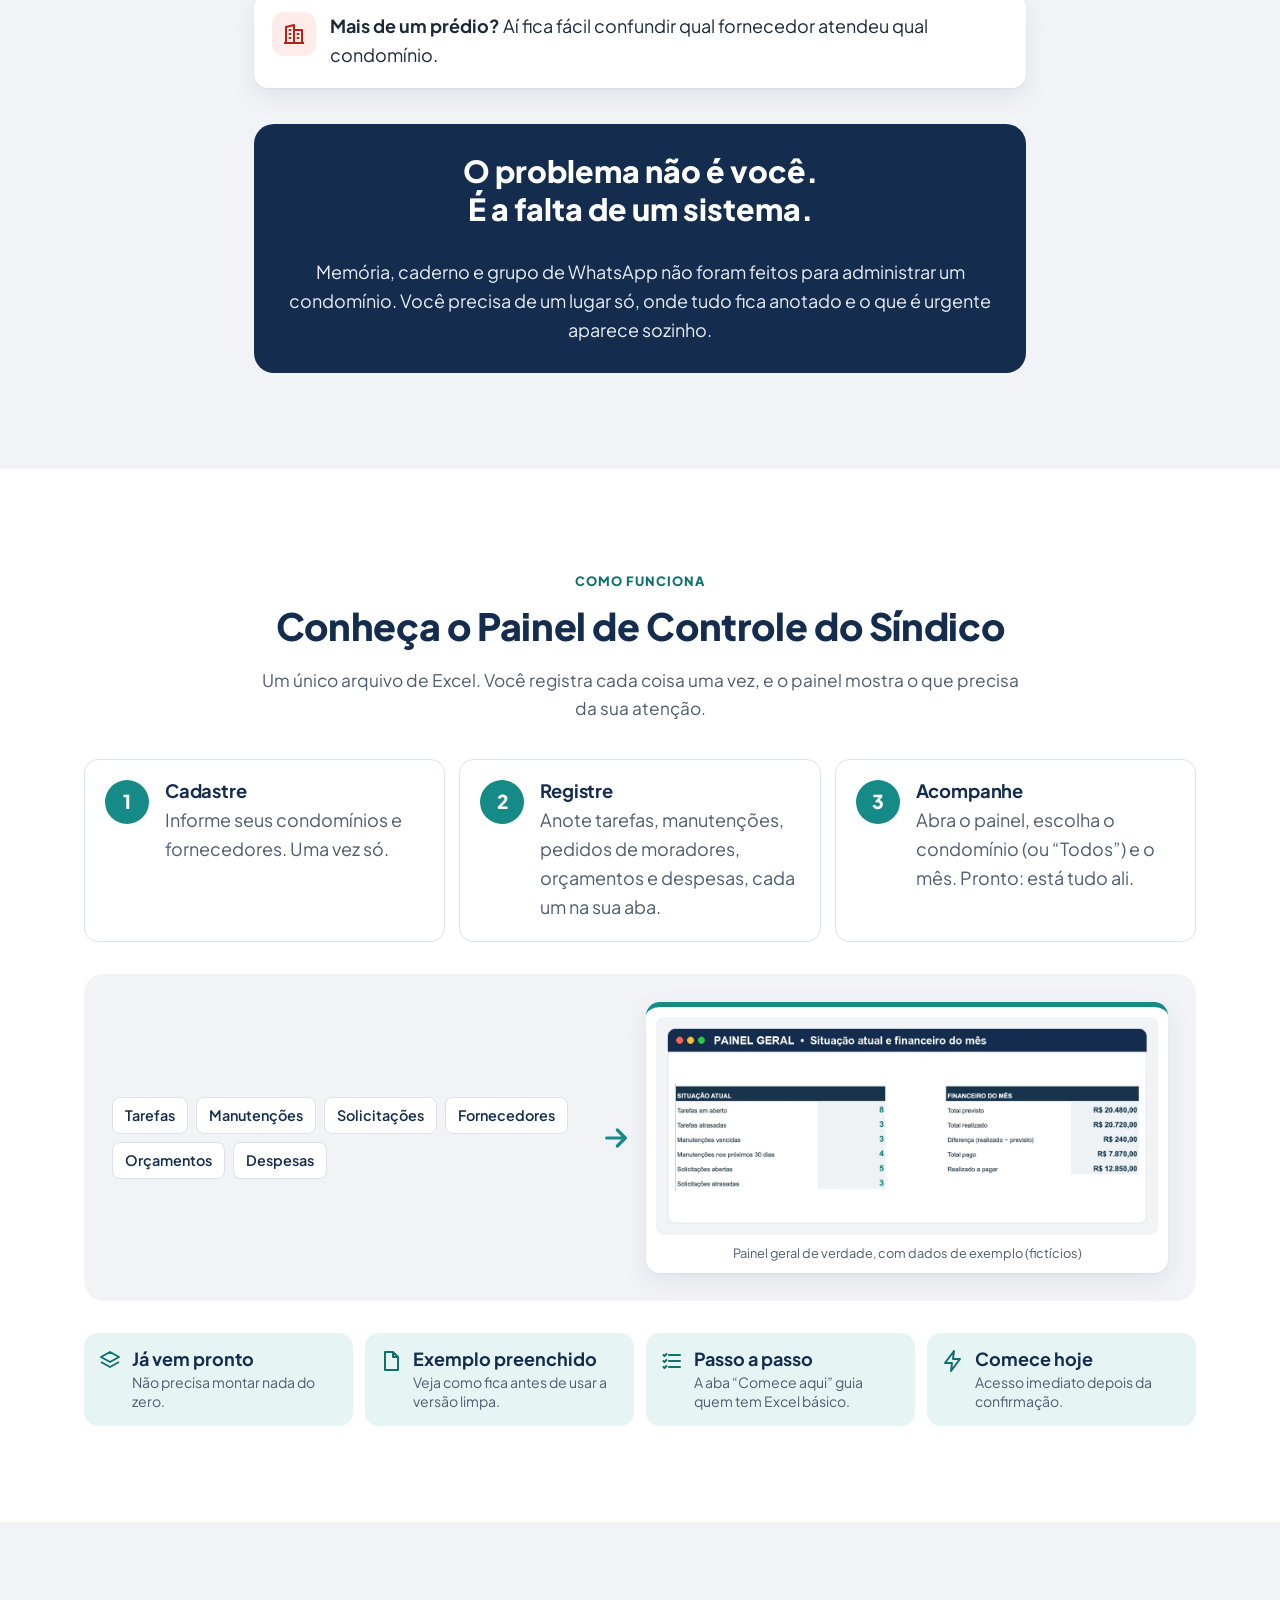
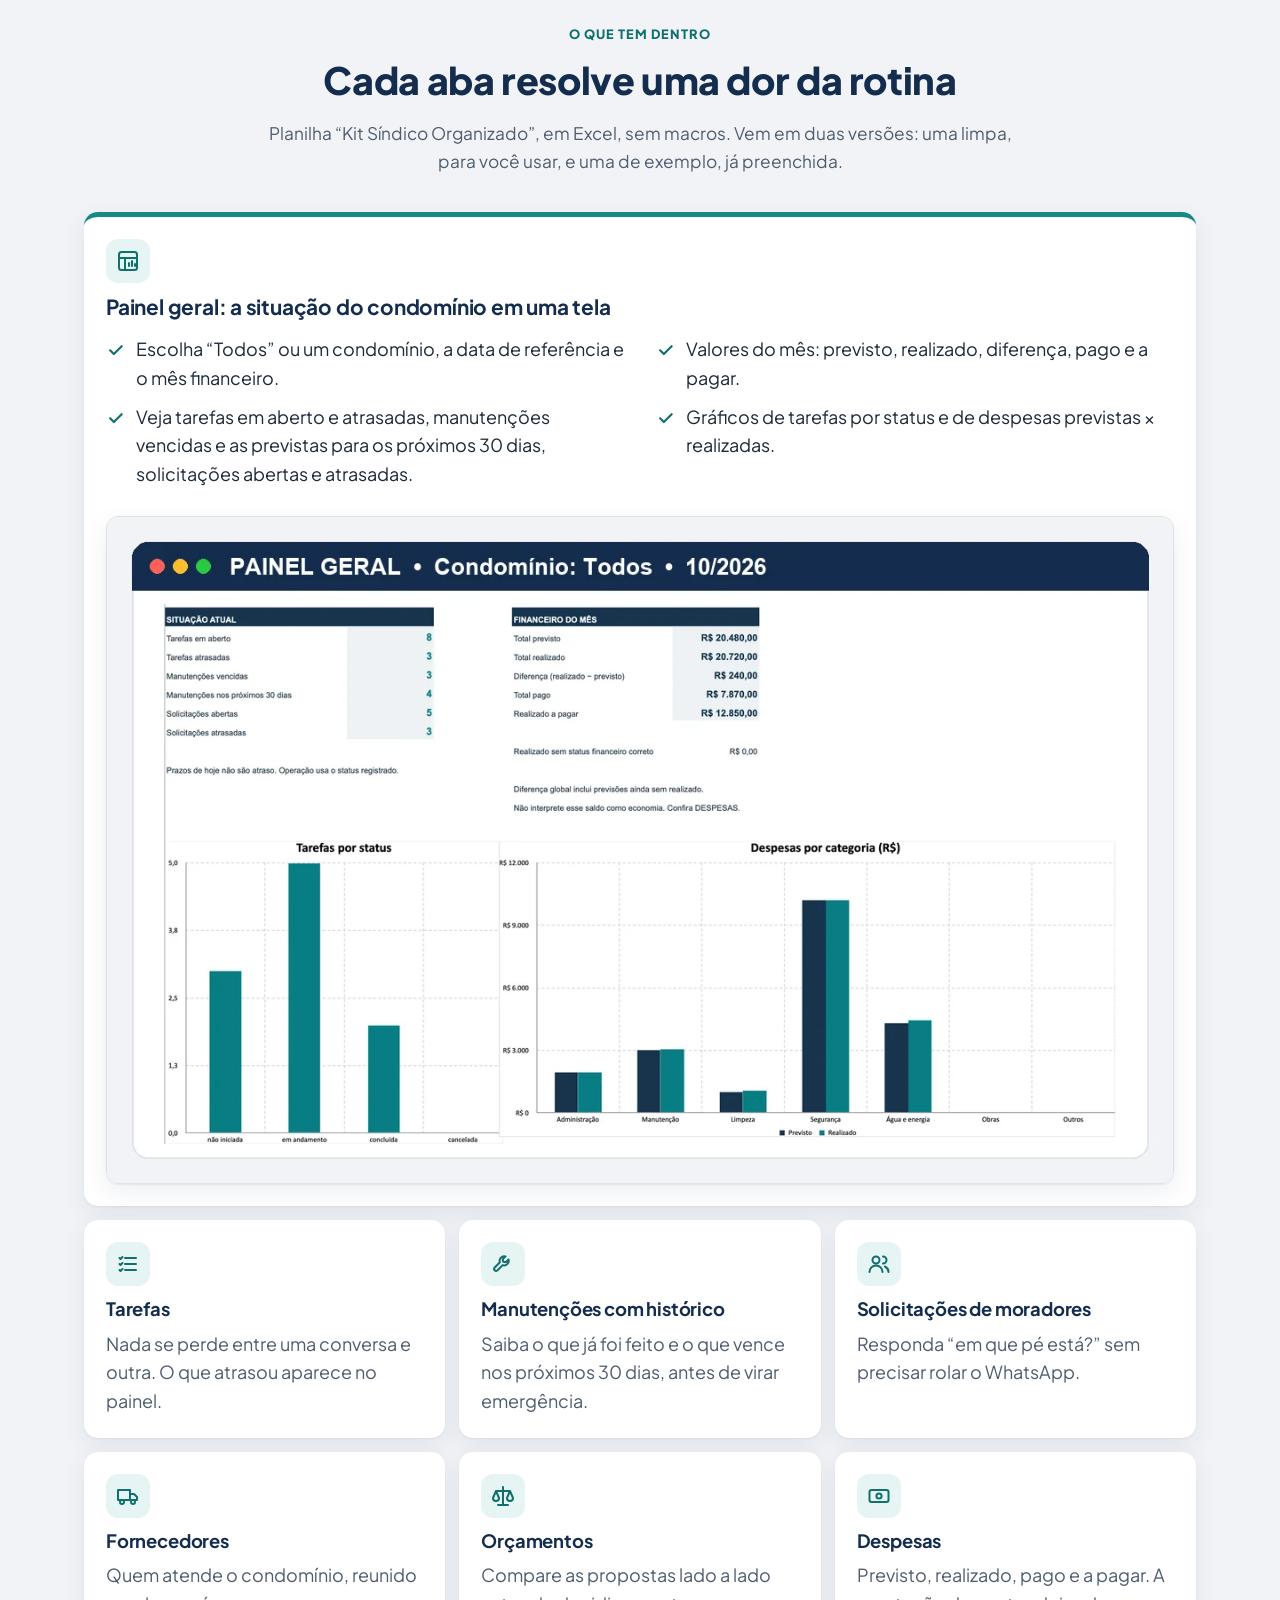
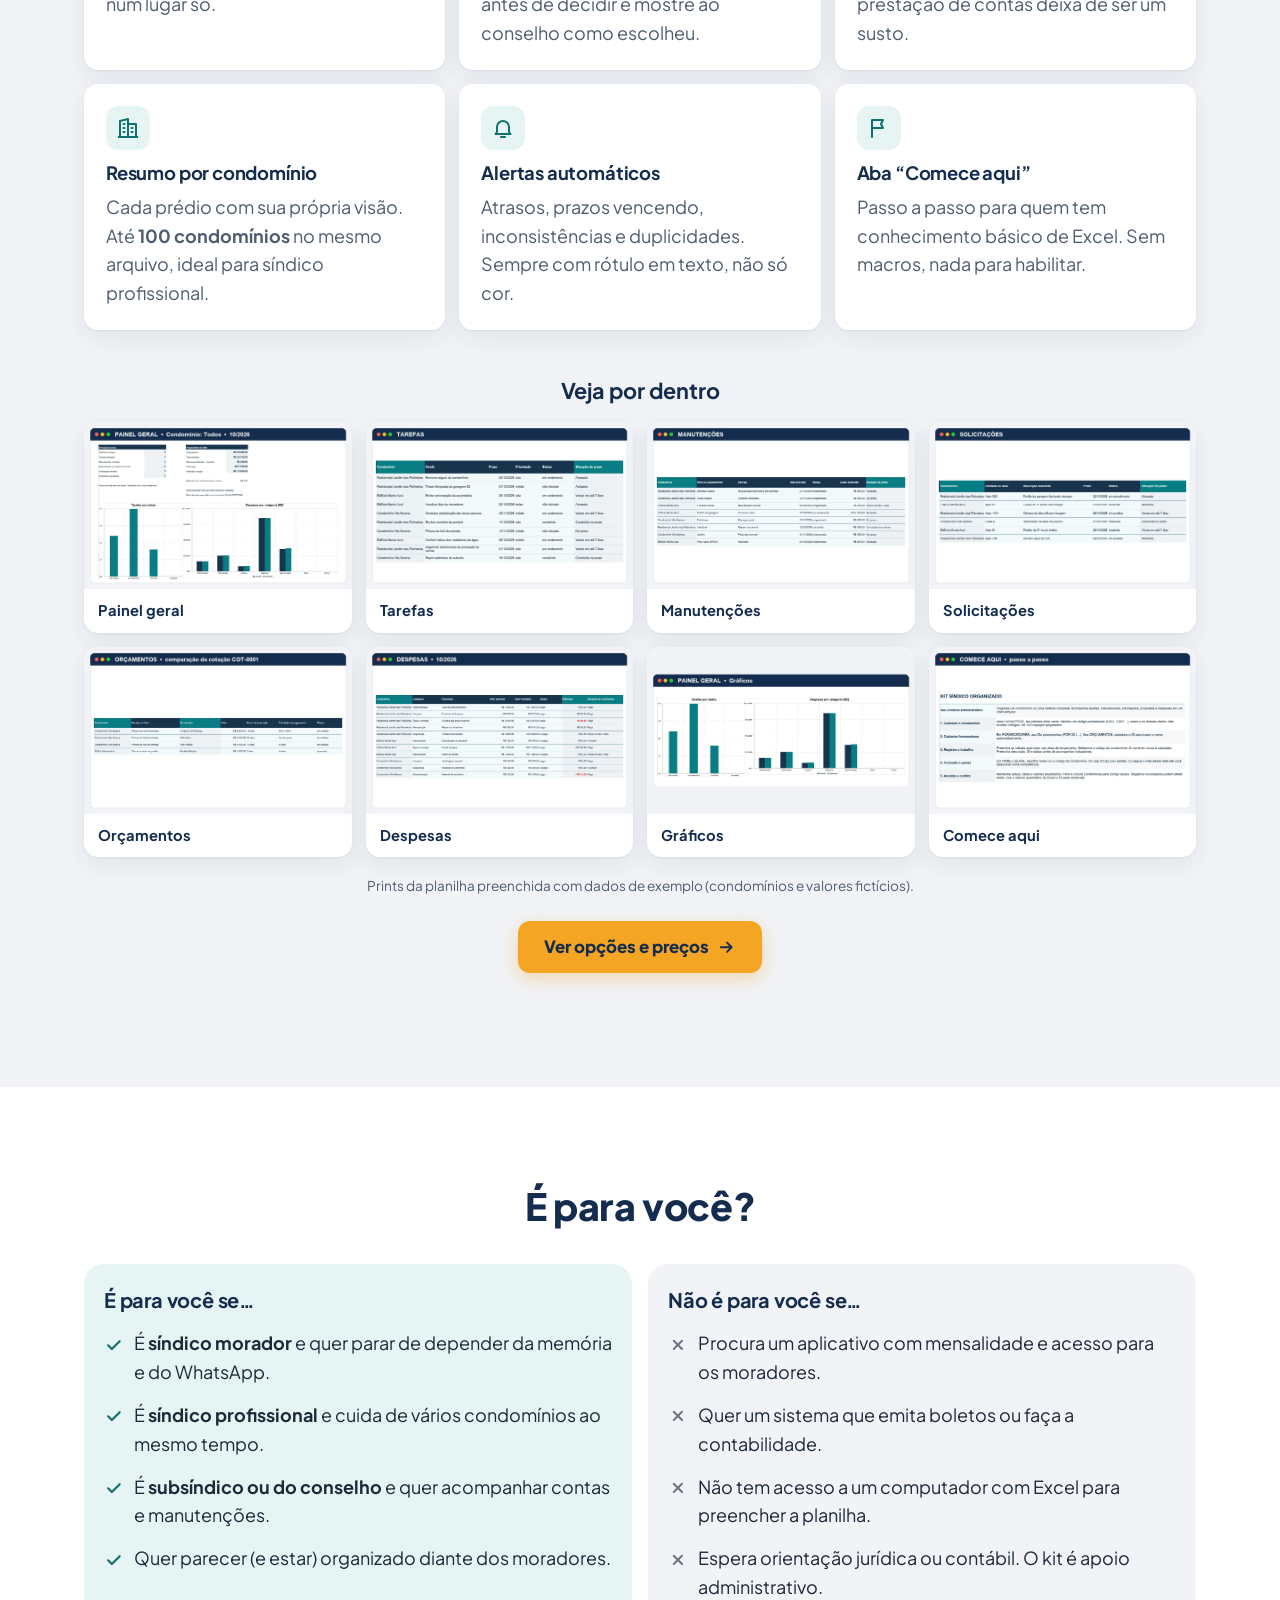
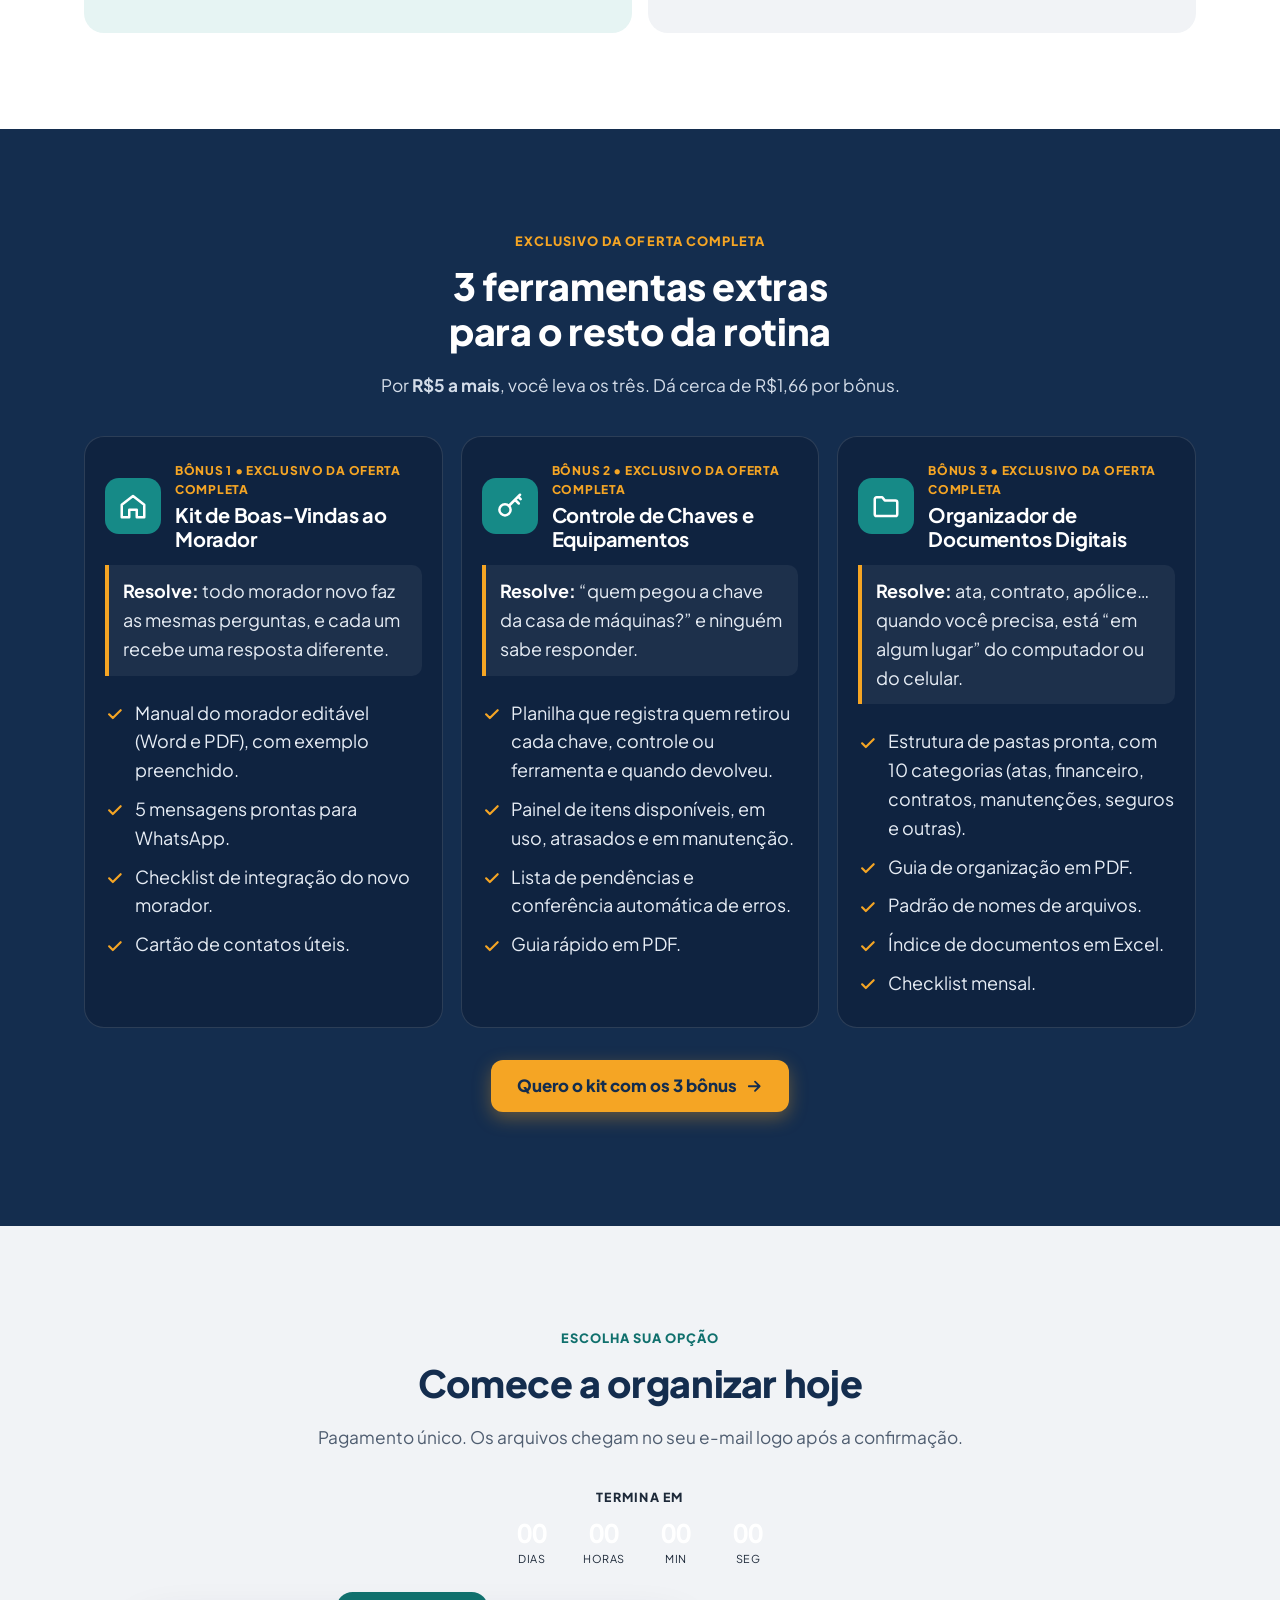
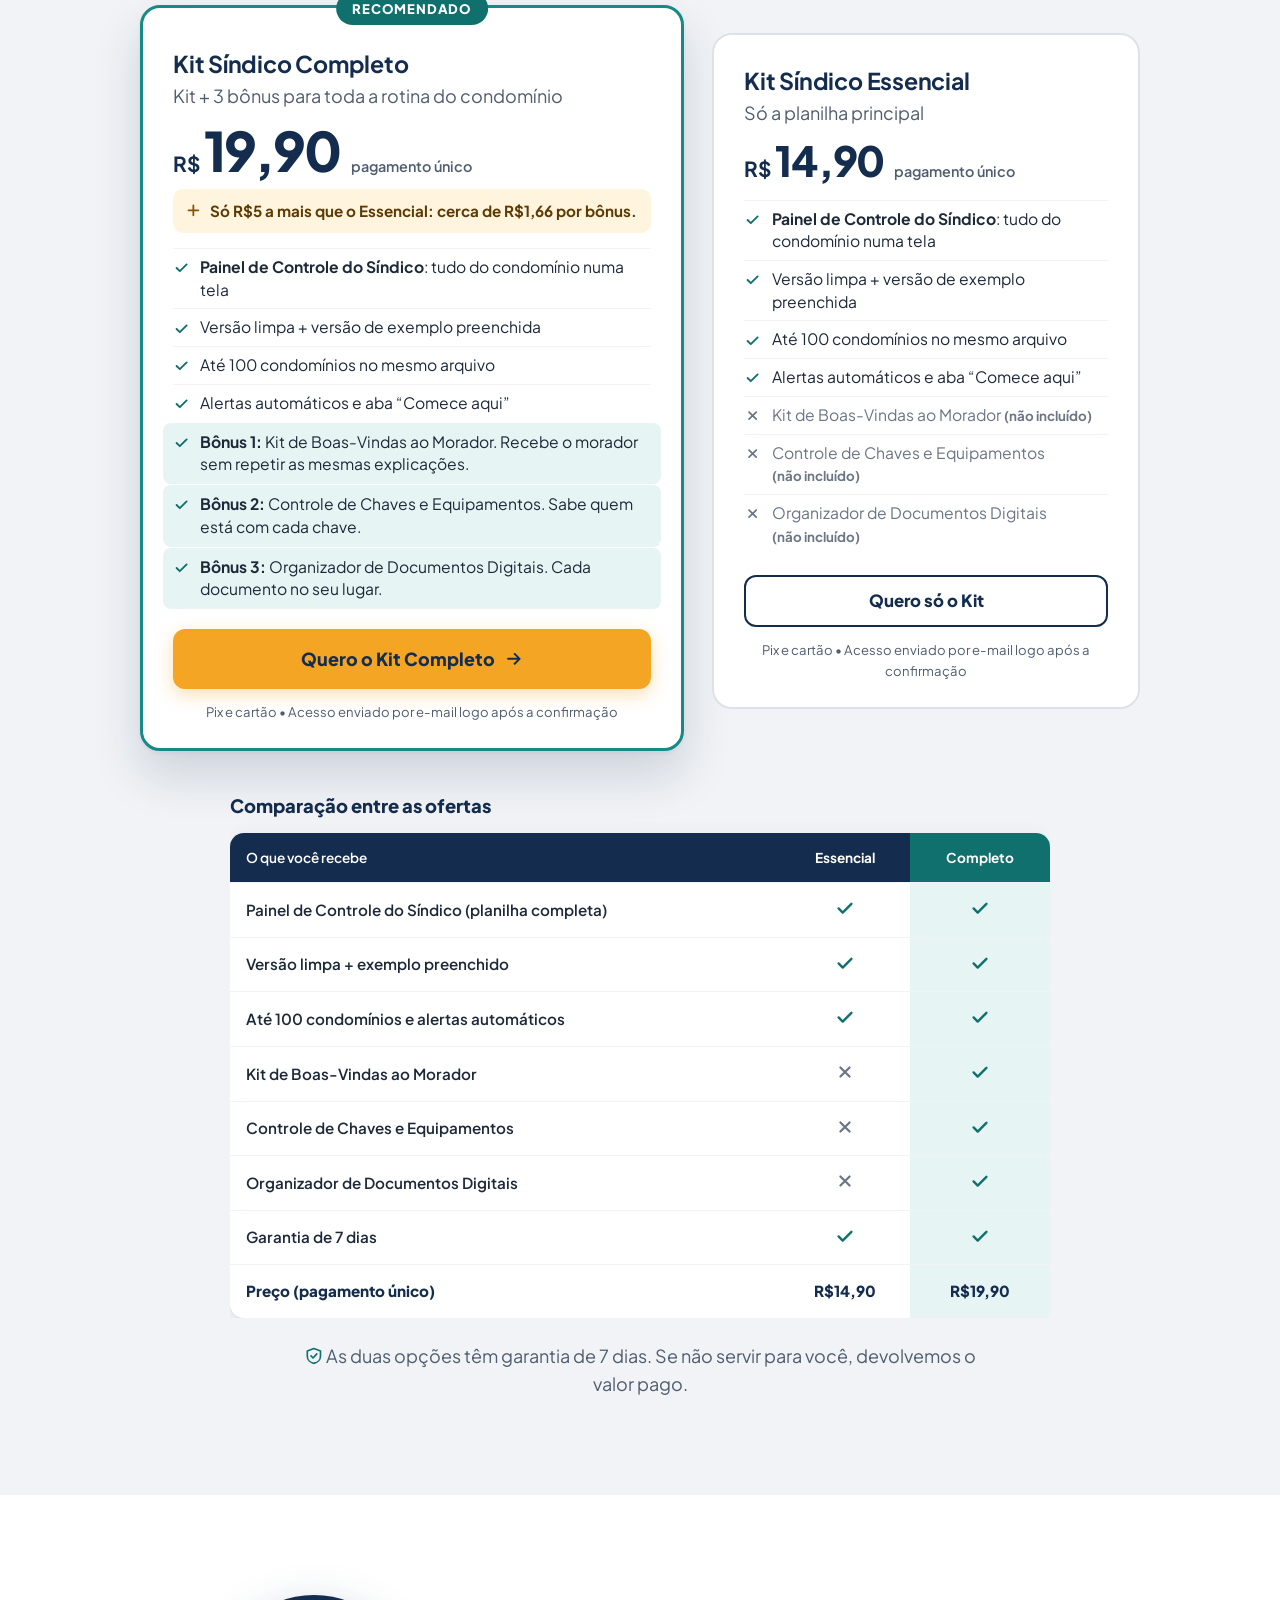
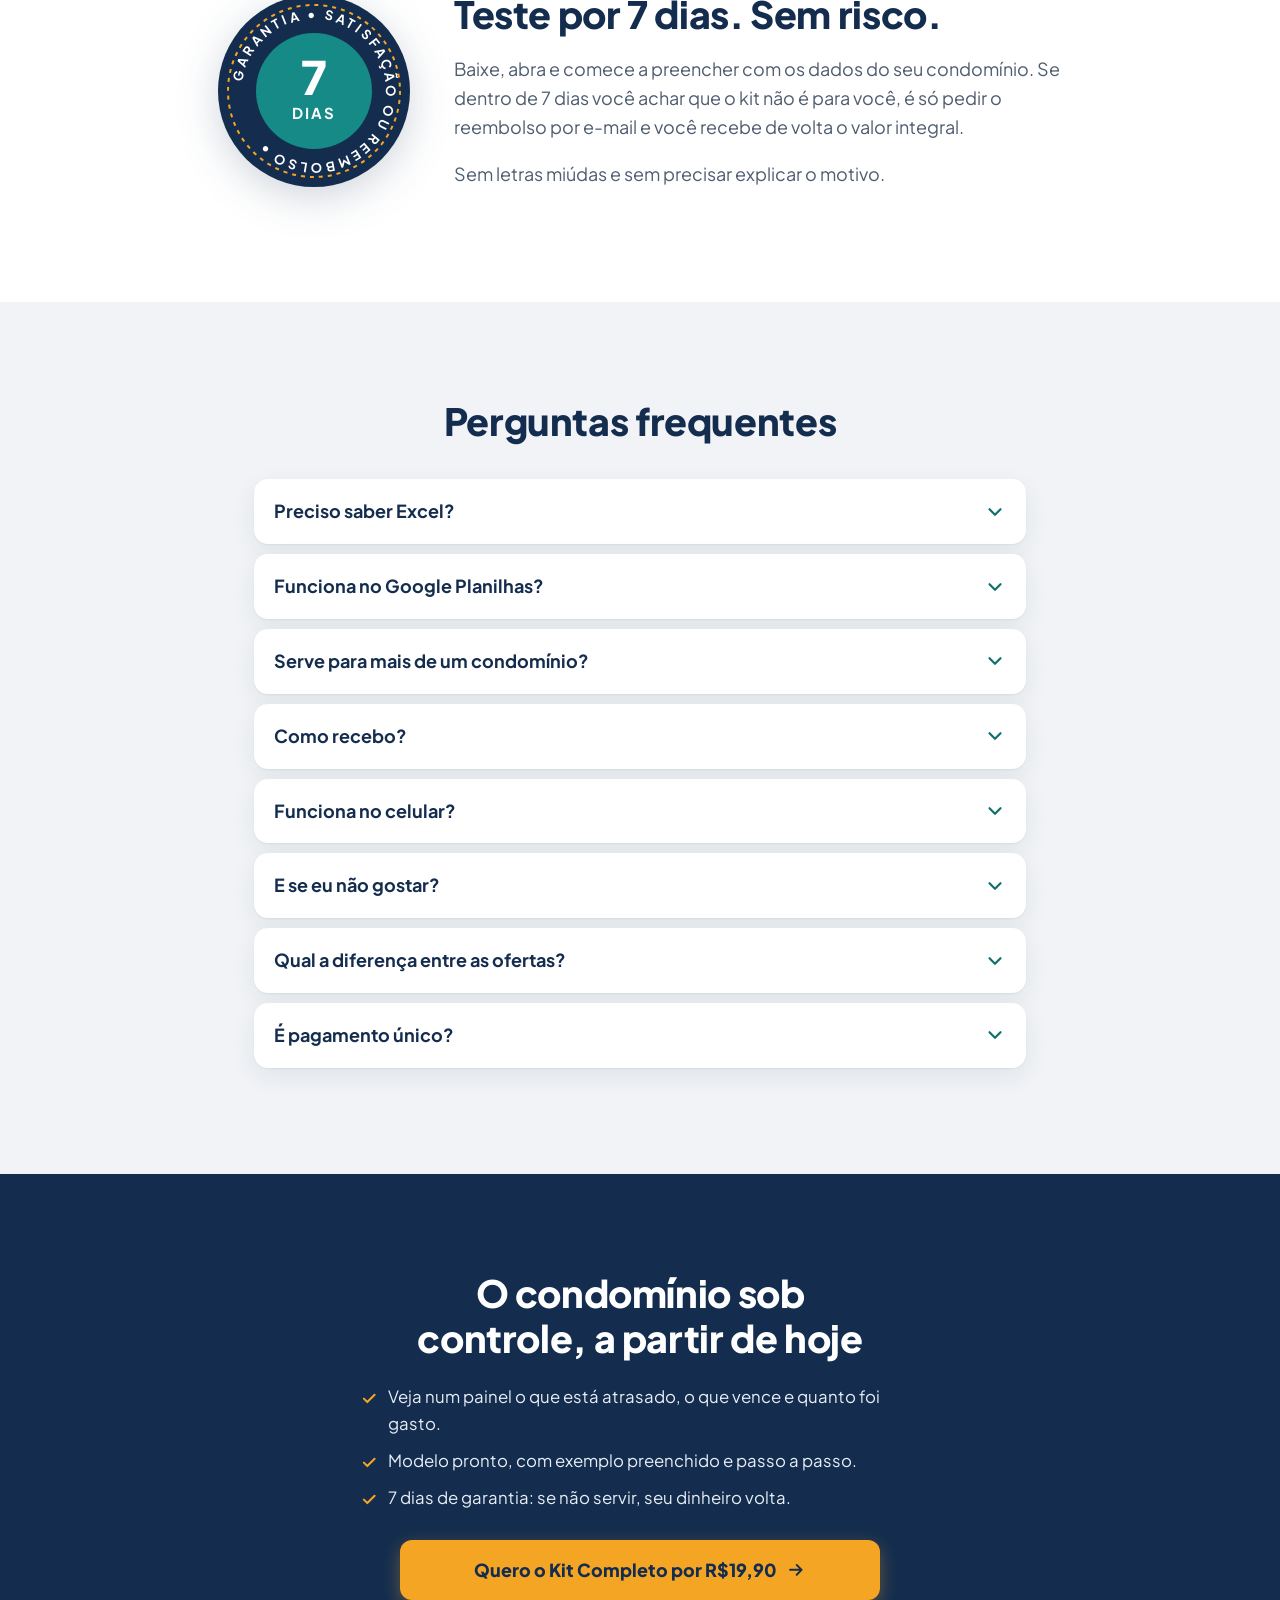
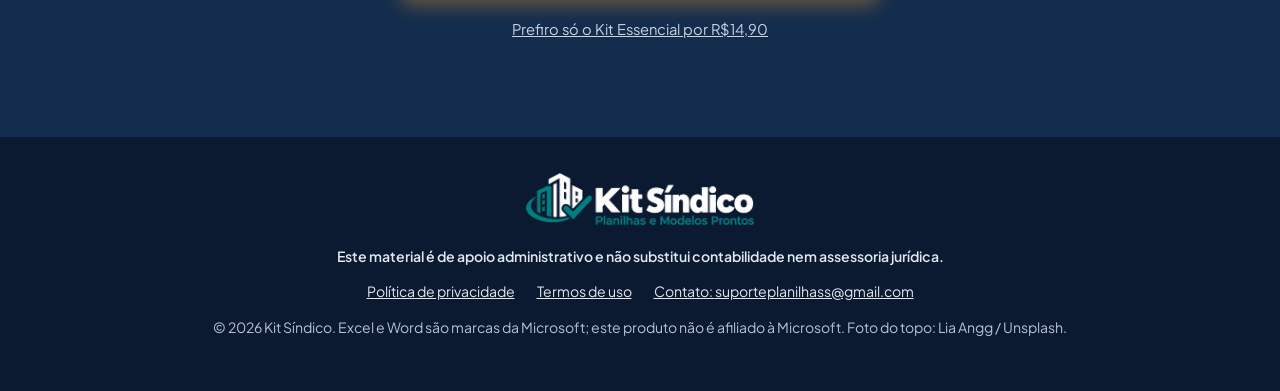
==== commit 771e317f: "Mais prints reais da planilha no site: Como funciona, card do painel e galeria com 8 abas Co-Authore" ====
--- a/index.html
+++ b/index.html
@@ -201,15 +201,11 @@
           <span>Tarefas</span><span>Manutenções</span><span>Solicitações</span><span>Fornecedores</span><span>Orçamentos</span><span>Despesas</span>
         </div>
         <div class="flow__arrow" aria-hidden="true"><svg><use href="#i-arrow"/></svg></div>
-        <div class="flow__panel">
-          <p class="flow__title"><svg class="ic" aria-hidden="true"><use href="#i-panel"/></svg> Painel geral</p>
-          <ul>
-            <li><span class="tag tag--red">Atrasado</span> Tarefas e solicitações atrasadas</li>
-            <li><span class="tag tag--red">Vencida</span> Manutenções vencidas</li>
-            <li><span class="tag tag--amber">30 dias</span> Manutenções previstas</li>
-            <li><span class="tag tag--teal">Mês</span> Previsto × realizado, pago e a pagar</li>
-          </ul>
-        </div>
+        <figure class="flow__panel flow__panel--shot">
+          <a href="assets/img/print-painel.webp" target="_blank" rel="noopener" aria-label="Ampliar o painel geral"><img src="assets/img/print-painel-indicadores.webp" width="1200" height="520" loading="lazy" decoding="async"
+               alt="Painel geral real da planilha: 8 tarefas em aberto, 3 atrasadas, 3 manutenções vencidas, 4 nos próximos 30 dias e o financeiro do mês"></a>
+          <figcaption>Painel geral de verdade, com dados de exemplo (fictícios)</figcaption>
+        </figure>
       </div>
 
       <!-- Equação de valor: facilidade -->
@@ -241,6 +237,9 @@
             <li><svg class="ic" aria-hidden="true"><use href="#i-check"/></svg>Valores do mês: previsto, realizado, diferença, pago e a pagar.</li>
             <li><svg class="ic" aria-hidden="true"><use href="#i-check"/></svg>Gráficos de tarefas por status e de despesas previstas × realizadas.</li>
           </ul>
+          <a class="kit-shot" href="assets/img/print-painel.webp" target="_blank" rel="noopener" aria-label="Ampliar o painel geral">
+            <img src="assets/img/print-painel.webp" width="1200" height="750" loading="lazy" decoding="async" alt="Print real do Painel geral com indicadores, financeiro do mês e gráficos">
+          </a>
         </article>
 
         <article class="card reveal">
@@ -296,8 +295,10 @@
         <figure class="reveal" role="listitem"><a href="assets/img/print-painel.webp" target="_blank" rel="noopener" aria-label="Ampliar imagem"><img src="assets/img/print-painel.webp" width="1200" height="750" loading="lazy" decoding="async" alt="Painel geral com tarefas em aberto e atrasadas, manutenções vencidas e a vencer, financeiro do mês e gráficos"></a><figcaption>Painel geral</figcaption></figure>
         <figure class="reveal" role="listitem"><a href="assets/img/print-tarefas.webp" target="_blank" rel="noopener" aria-label="Ampliar imagem"><img src="assets/img/print-tarefas.webp" width="1200" height="750" loading="lazy" decoding="async" alt="Aba de tarefas com prazo, status e situação do prazo (atrasada, vence em até 7 dias)"></a><figcaption>Tarefas</figcaption></figure>
         <figure class="reveal" role="listitem"><a href="assets/img/print-manutencoes.webp" target="_blank" rel="noopener" aria-label="Ampliar imagem"><img src="assets/img/print-manutencoes.webp" width="1200" height="750" loading="lazy" decoding="async" alt="Print da aba de manutenções com histórico"></a><figcaption>Manutenções</figcaption></figure>
+        <figure class="reveal" role="listitem"><a href="assets/img/print-solicitacoes.webp" target="_blank" rel="noopener" aria-label="Ampliar imagem"><img src="assets/img/print-solicitacoes.webp" width="1200" height="750" loading="lazy" decoding="async" alt="Aba de solicitações de moradores com prazo, status e situação"></a><figcaption>Solicitações</figcaption></figure>
         <figure class="reveal" role="listitem"><a href="assets/img/print-orcamentos.webp" target="_blank" rel="noopener" aria-label="Ampliar imagem"><img src="assets/img/print-orcamentos.webp" width="1200" height="750" loading="lazy" decoding="async" alt="Print da aba de orçamentos comparando propostas"></a><figcaption>Orçamentos</figcaption></figure>
         <figure class="reveal" role="listitem"><a href="assets/img/print-despesas.webp" target="_blank" rel="noopener" aria-label="Ampliar imagem"><img src="assets/img/print-despesas.webp" width="1200" height="750" loading="lazy" decoding="async" alt="Print da aba de despesas com previsto e realizado"></a><figcaption>Despesas</figcaption></figure>
+        <figure class="reveal" role="listitem"><a href="assets/img/print-painel-graficos.webp" target="_blank" rel="noopener" aria-label="Ampliar imagem"><img src="assets/img/print-painel-graficos.webp" width="1200" height="750" loading="lazy" decoding="async" alt="Gráficos do painel: tarefas por status e despesas previstas versus realizadas por categoria"></a><figcaption>Gráficos</figcaption></figure>
         <figure class="reveal" role="listitem"><a href="assets/img/print-comece-aqui.webp" target="_blank" rel="noopener" aria-label="Ampliar imagem"><img src="assets/img/print-comece-aqui.webp" width="1200" height="750" loading="lazy" decoding="async" alt="Print da aba Comece aqui com o passo a passo"></a><figcaption>Comece aqui</figcaption></figure>
       </div>
 
--- a/assets/css/styles.css
+++ b/assets/css/styles.css
@@ -169,6 +169,11 @@
 .flow__arrow svg { width: 32px; height: 32px; transform: rotate(90deg); }
 .flow__panel { background: #fff; border-radius: var(--radius); box-shadow: var(--shadow); padding: 18px; border-top: 5px solid var(--teal); }
 .flow__title { font-weight: 800; color: var(--navy); margin-bottom: 10px; }
+.flow__panel--shot { margin: 0; padding: 10px; border-top-width: 5px; }
+.flow__panel--shot img { width: 100%; border-radius: 8px; }
+.flow__panel--shot figcaption { font-size: .8rem; color: var(--muted); text-align: center; padding-top: 8px; }
+.kit-shot { display: block; margin-top: 22px; border-radius: 12px; overflow: hidden; border: 1px solid var(--line); box-shadow: var(--shadow); }
+.kit-shot img { width: 100%; }
 .flow__panel li { display: flex; align-items: center; gap: 10px; padding: 7px 0; border-top: 1px solid var(--gray); font-size: .95rem; }
 .tag { flex: none; min-width: 74px; text-align: center; font-size: .72rem; font-weight: 800; text-transform: uppercase; letter-spacing: .04em; padding: 3px 8px; border-radius: 6px; }
 .tag--red { background: var(--red-50); color: var(--red); }
@@ -386,7 +391,7 @@
   .card--wide { grid-column: 1 / -1; }
   .card--wide .checks { columns: 2; column-gap: 32px; }
   .card--wide .checks li { break-inside: avoid; }
-  .gallery { grid-auto-flow: row; grid-template-columns: repeat(3, 1fr); grid-auto-columns: auto; overflow: visible; margin: 0 0 32px; padding: 0; }
+  .gallery { grid-auto-flow: row; grid-template-columns: repeat(4, 1fr); grid-auto-columns: auto; overflow: visible; margin: 0 0 32px; padding: 0; }
   .bonus-list { grid-template-columns: repeat(3, 1fr); }
   .offers { grid-template-columns: 1.12fr .88fr; gap: 28px; }
   .offer { padding: 32px 30px 26px; }
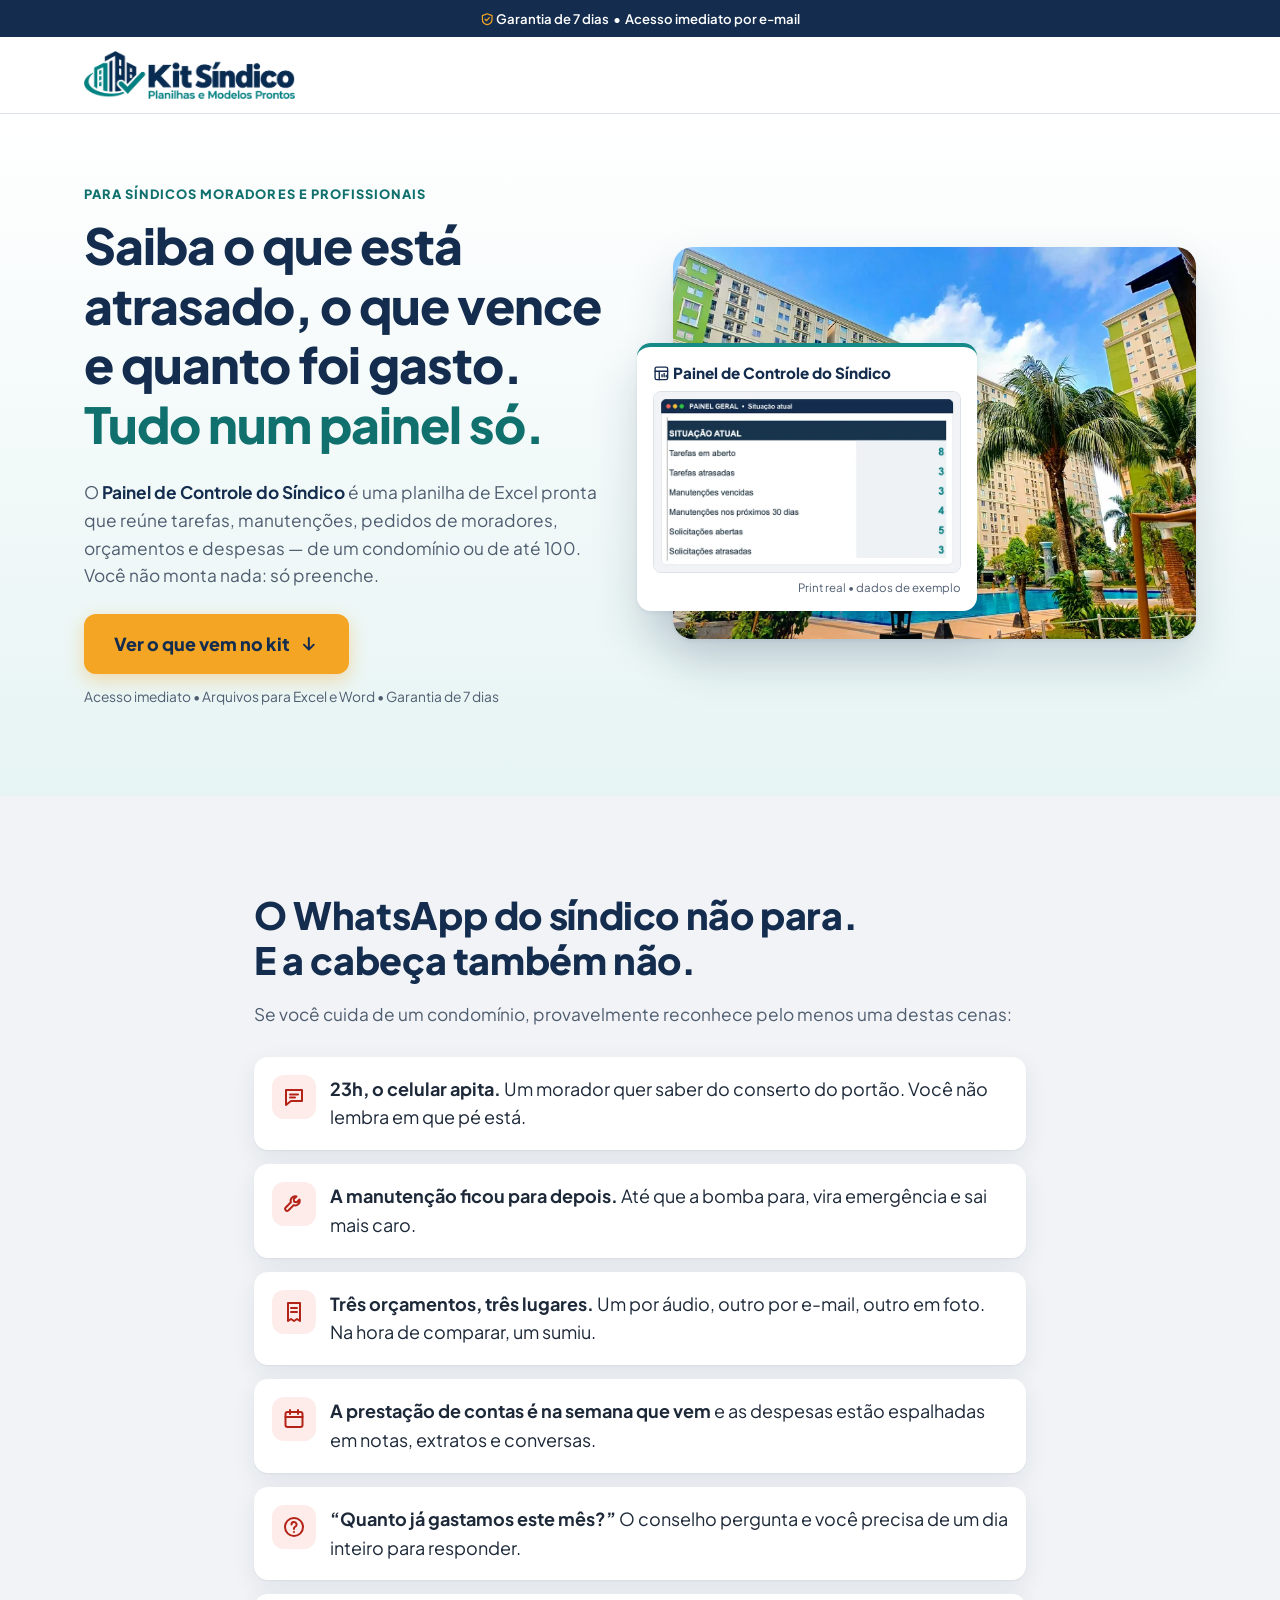
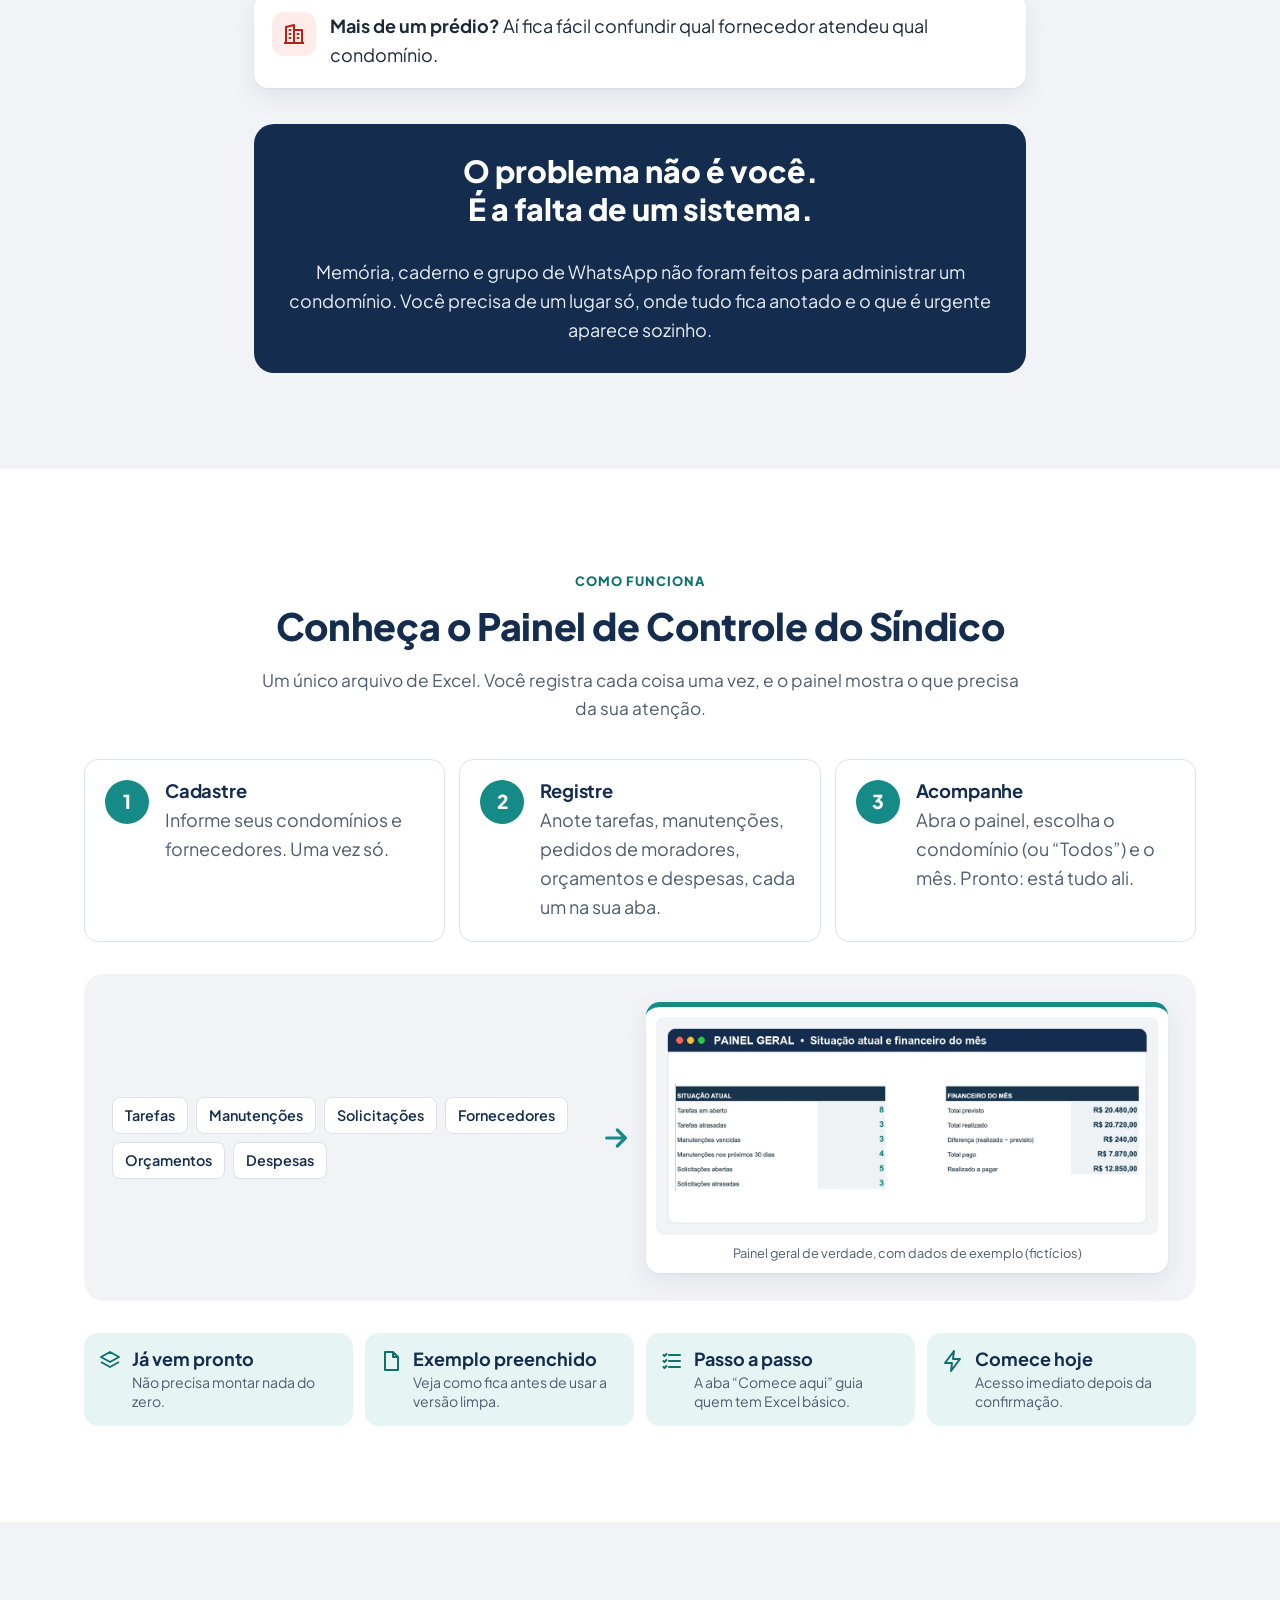
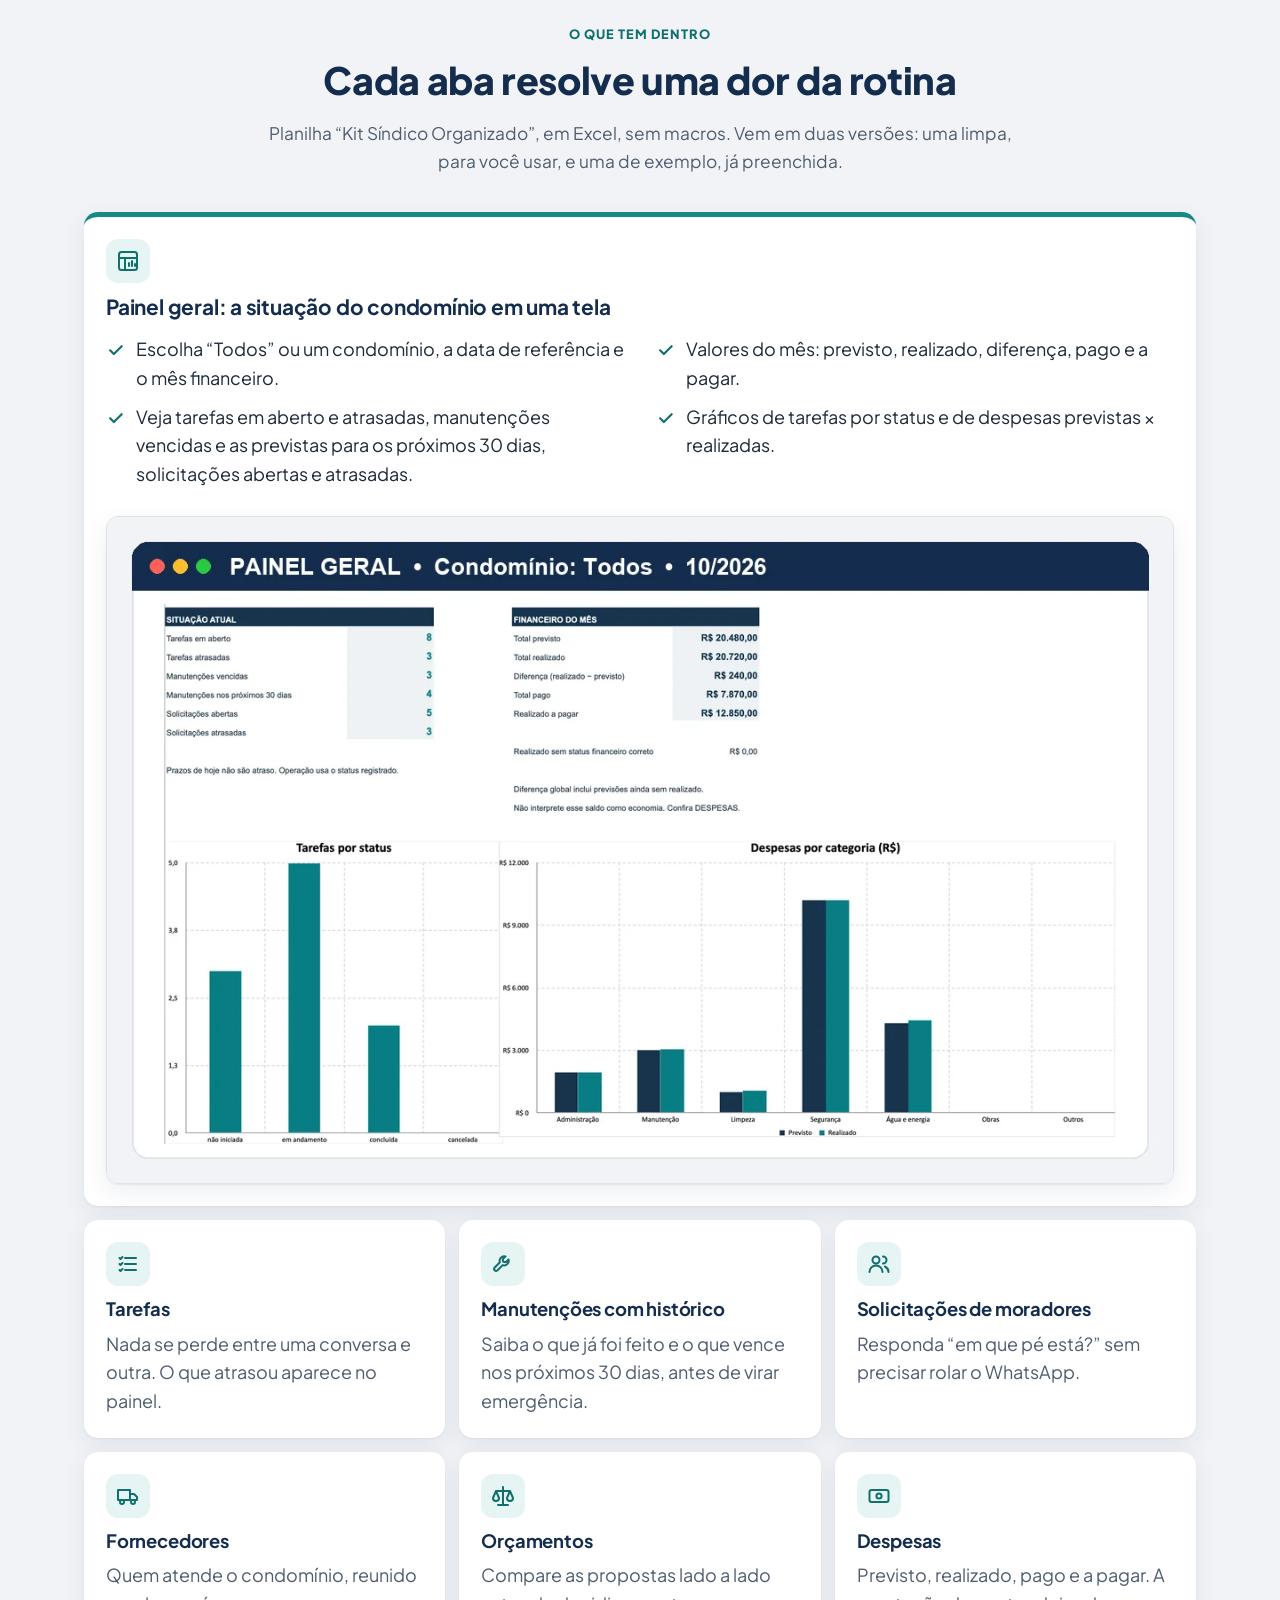
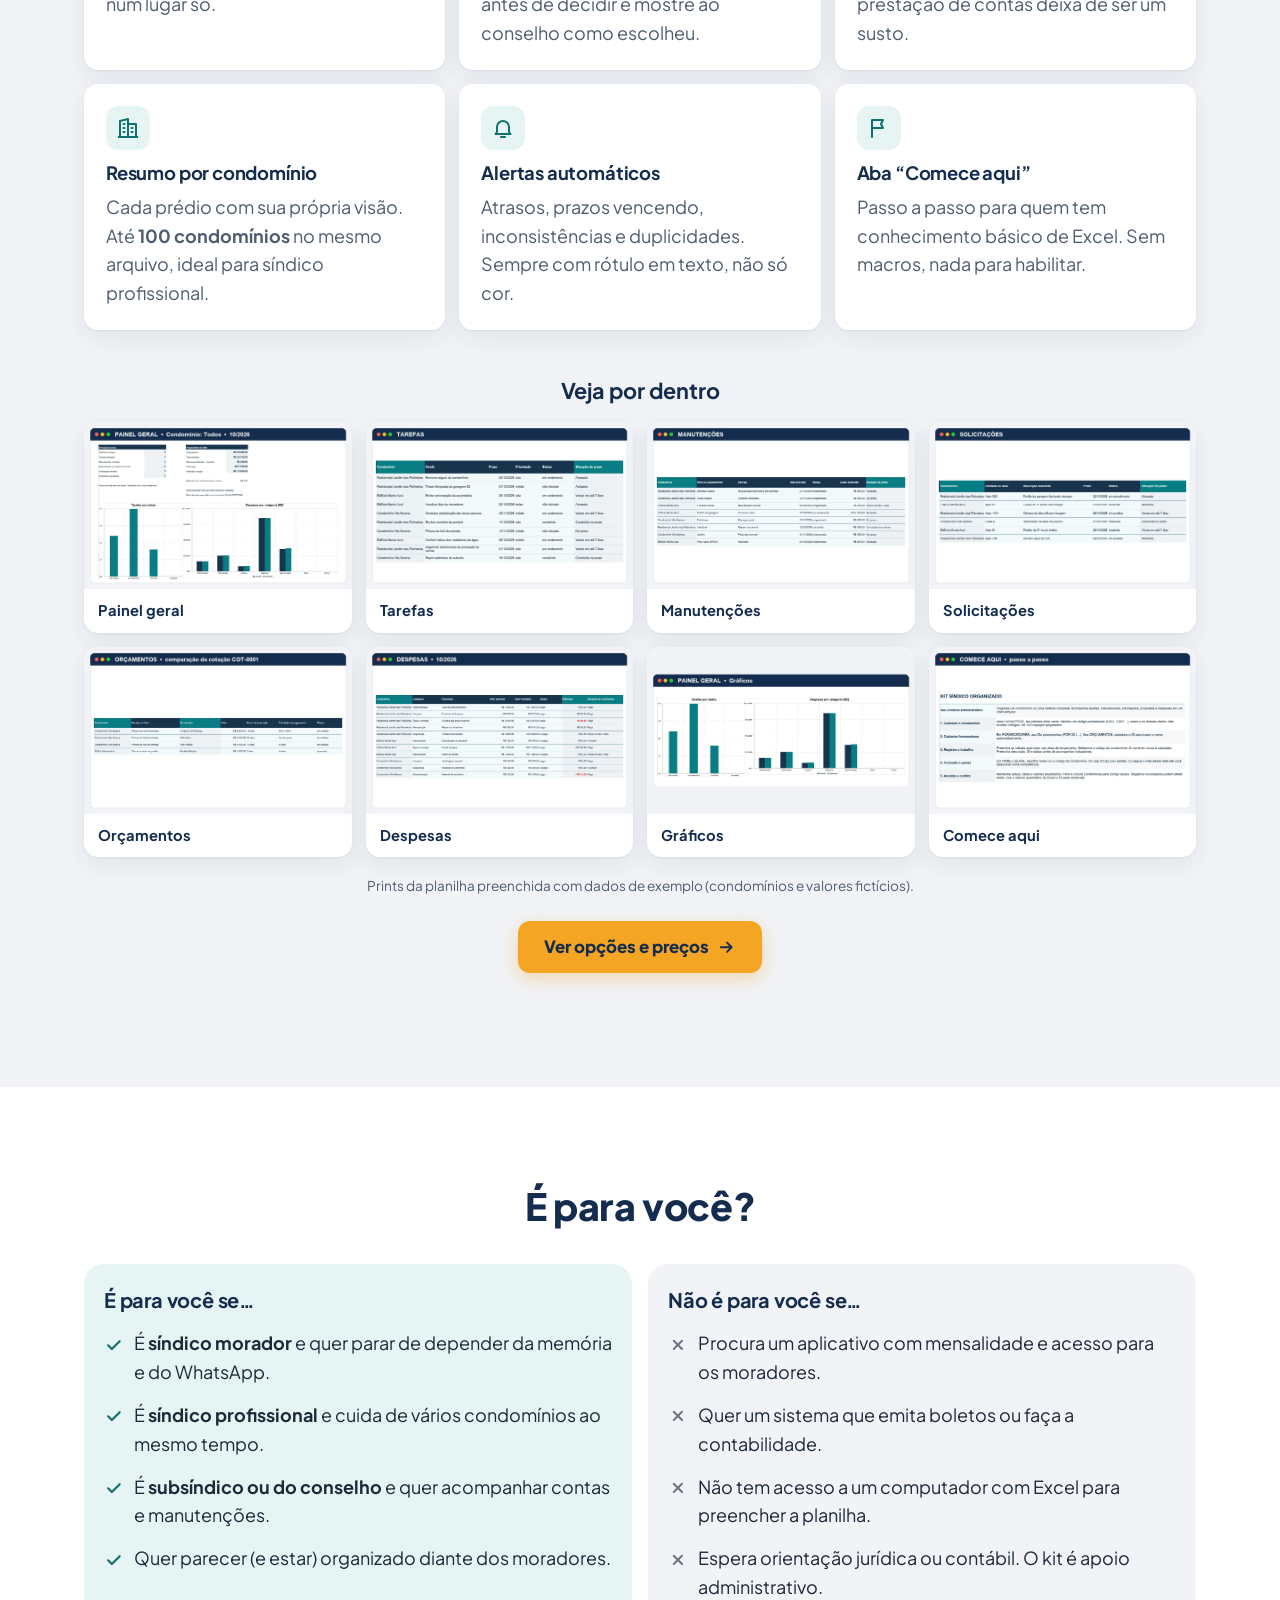
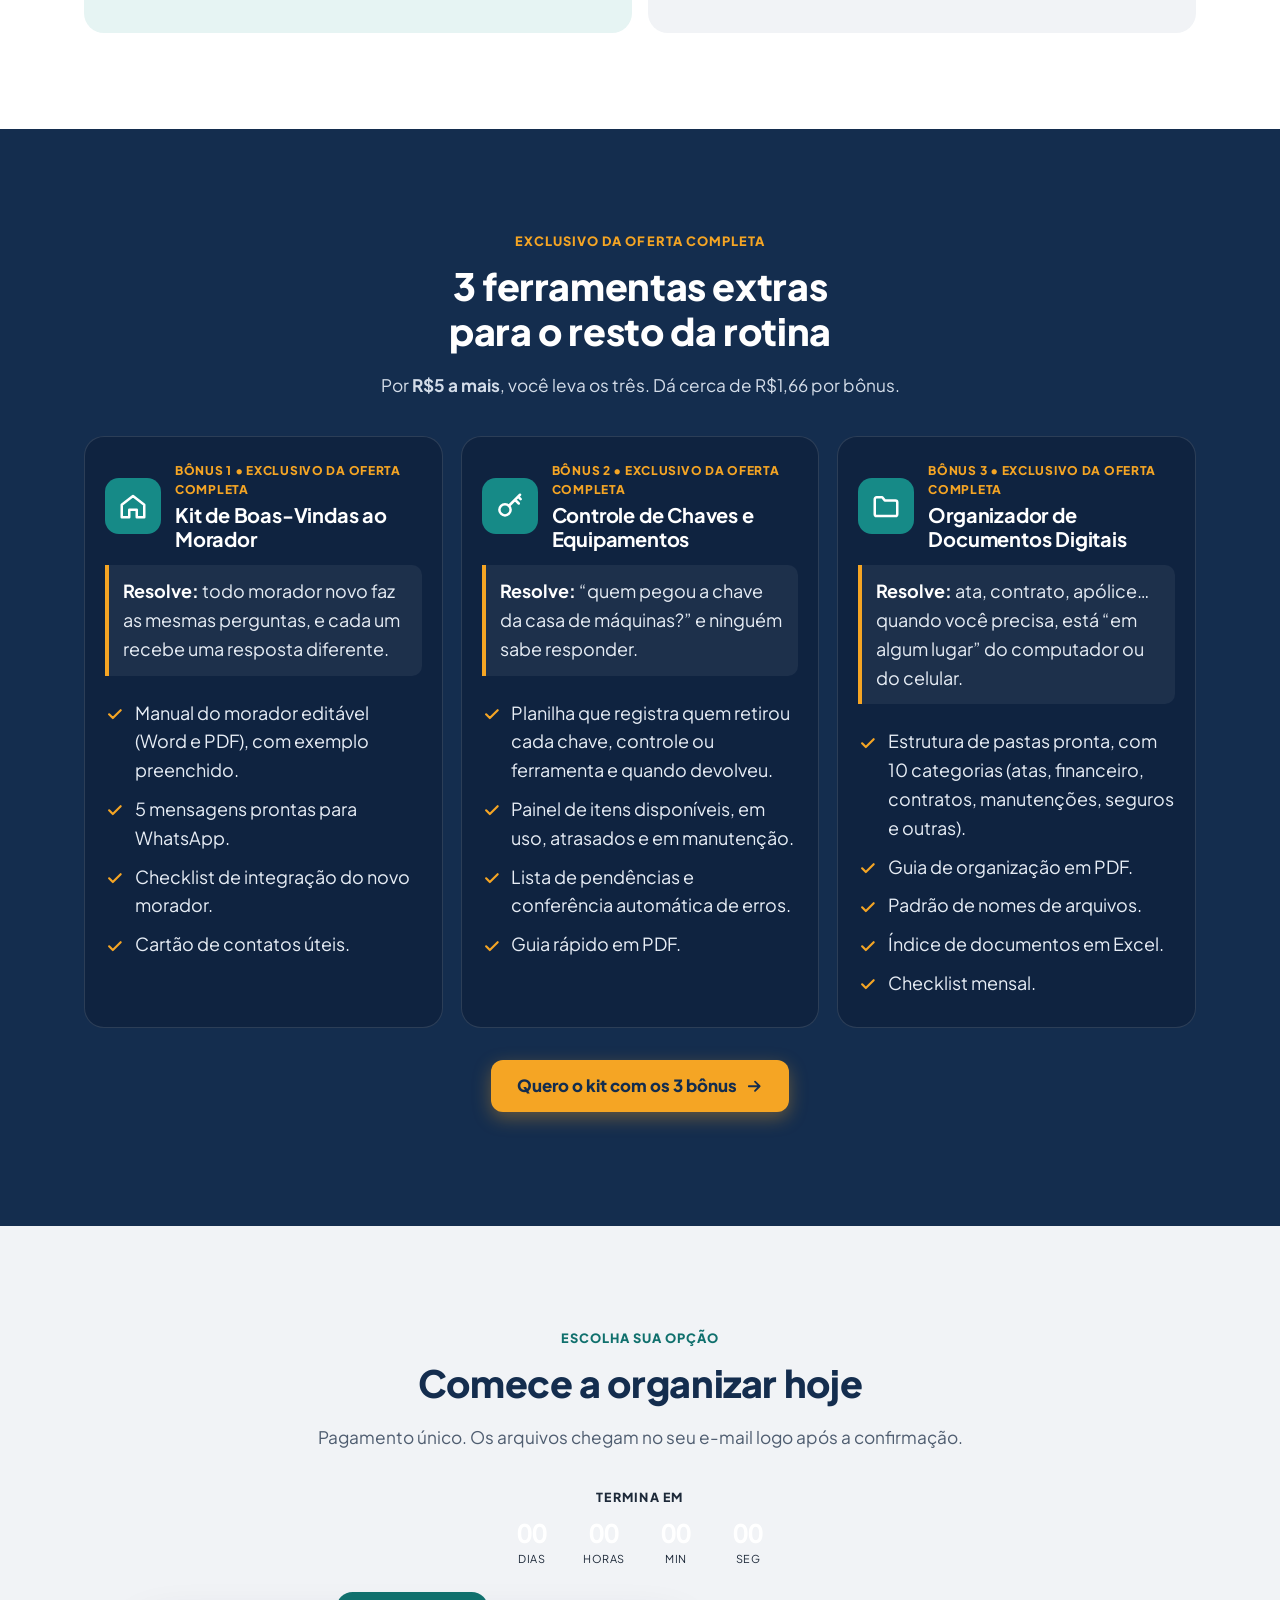
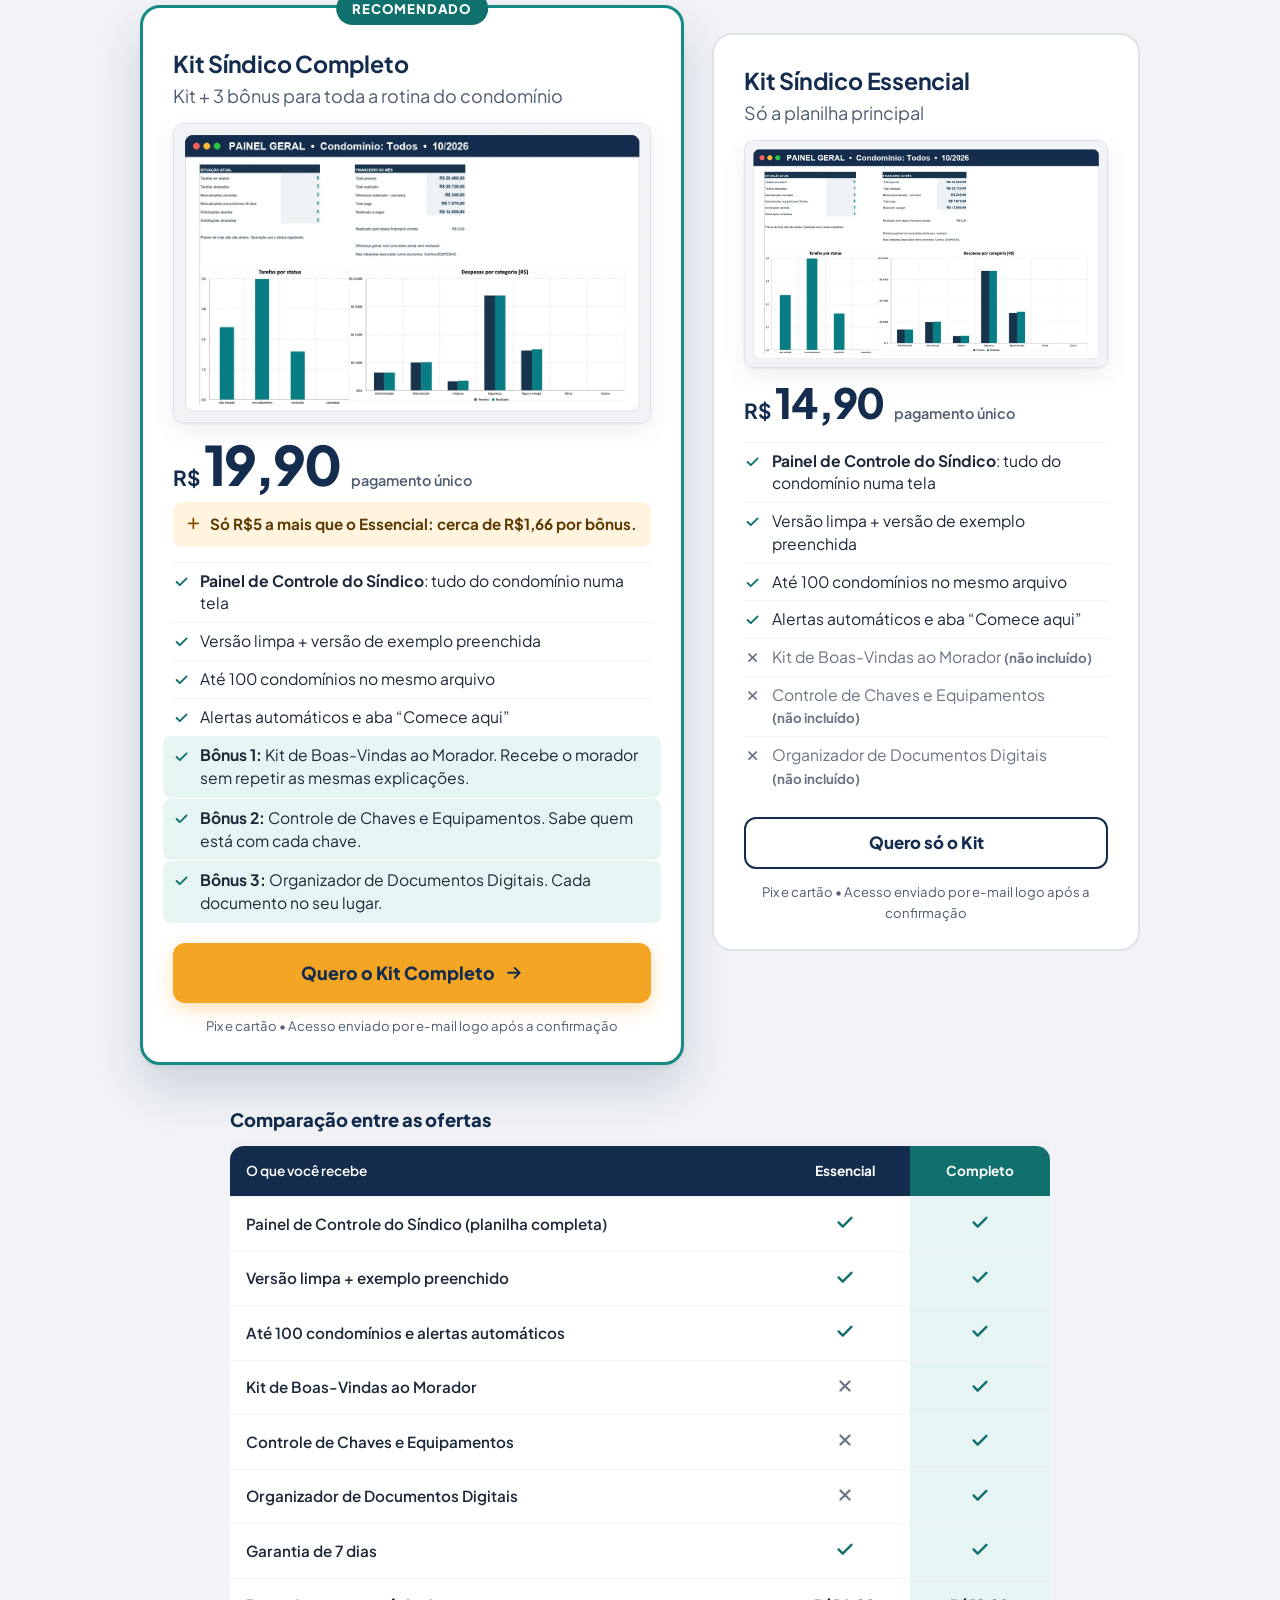
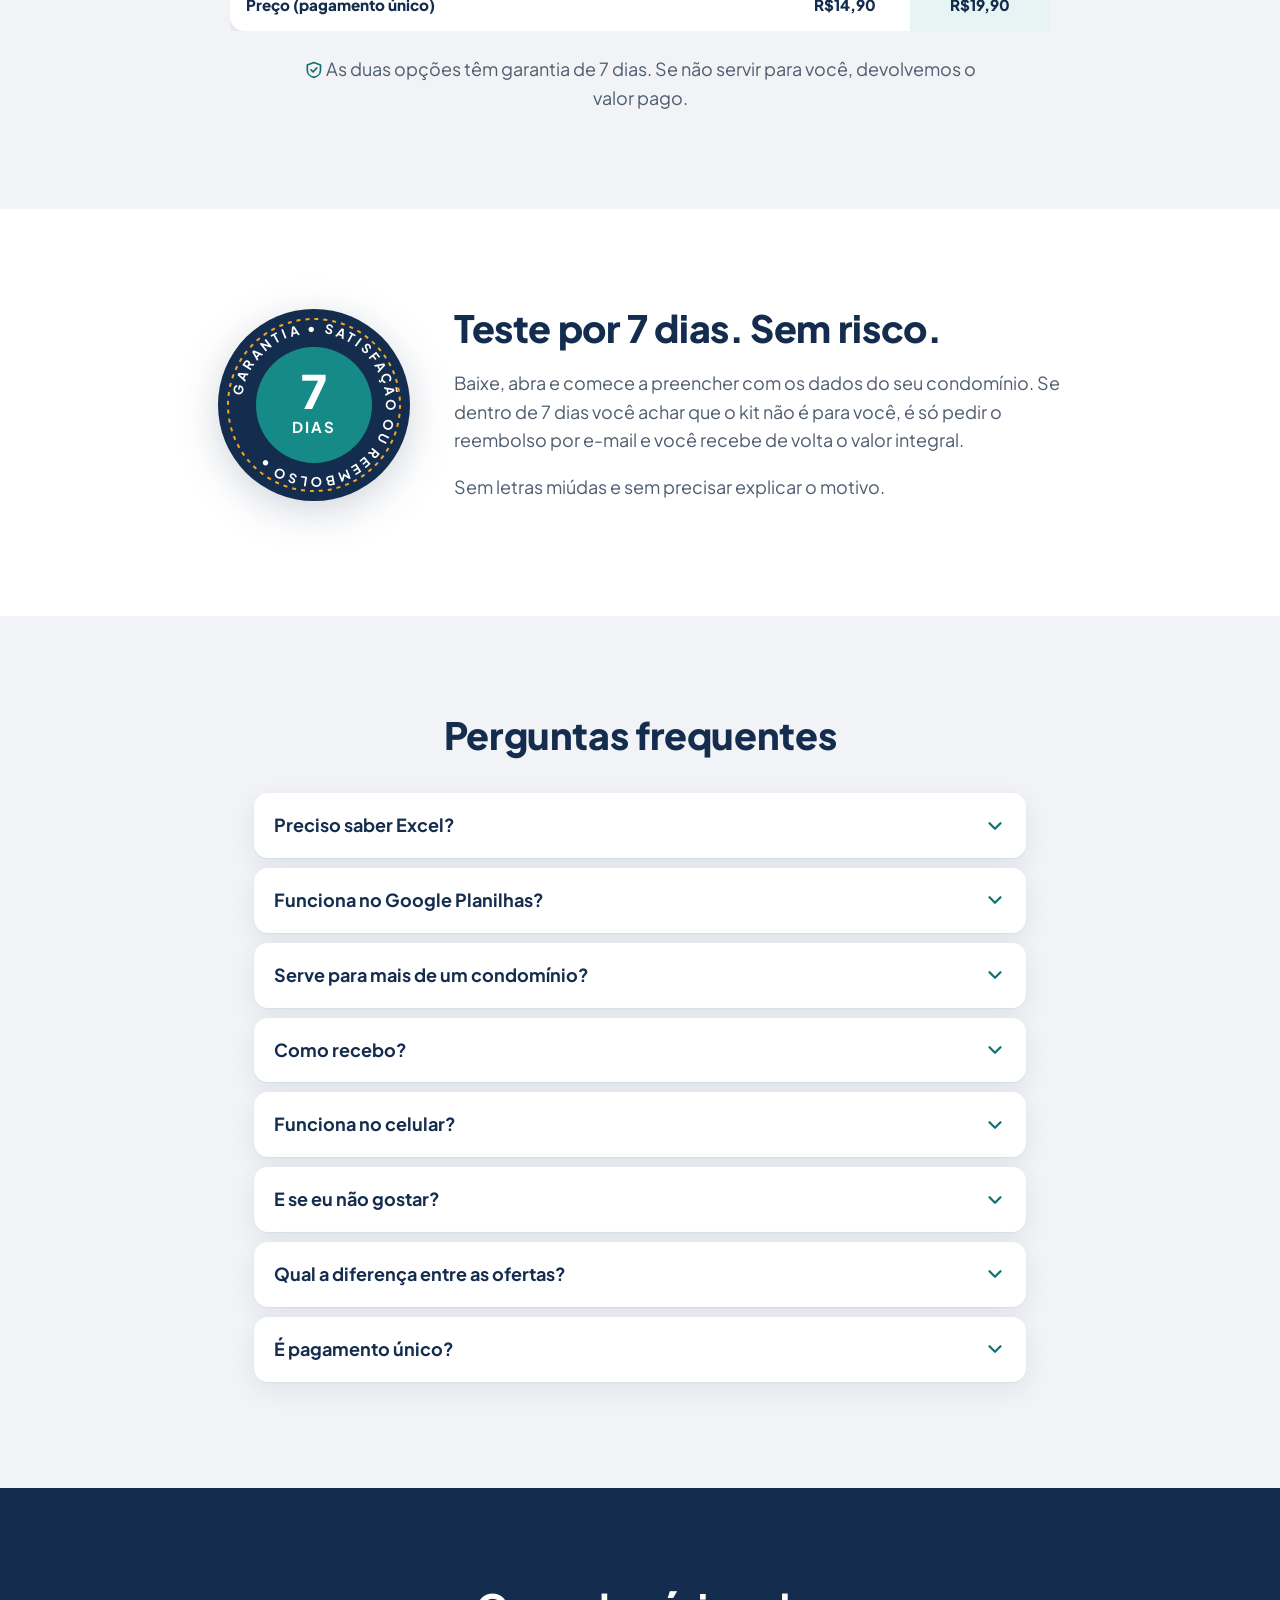
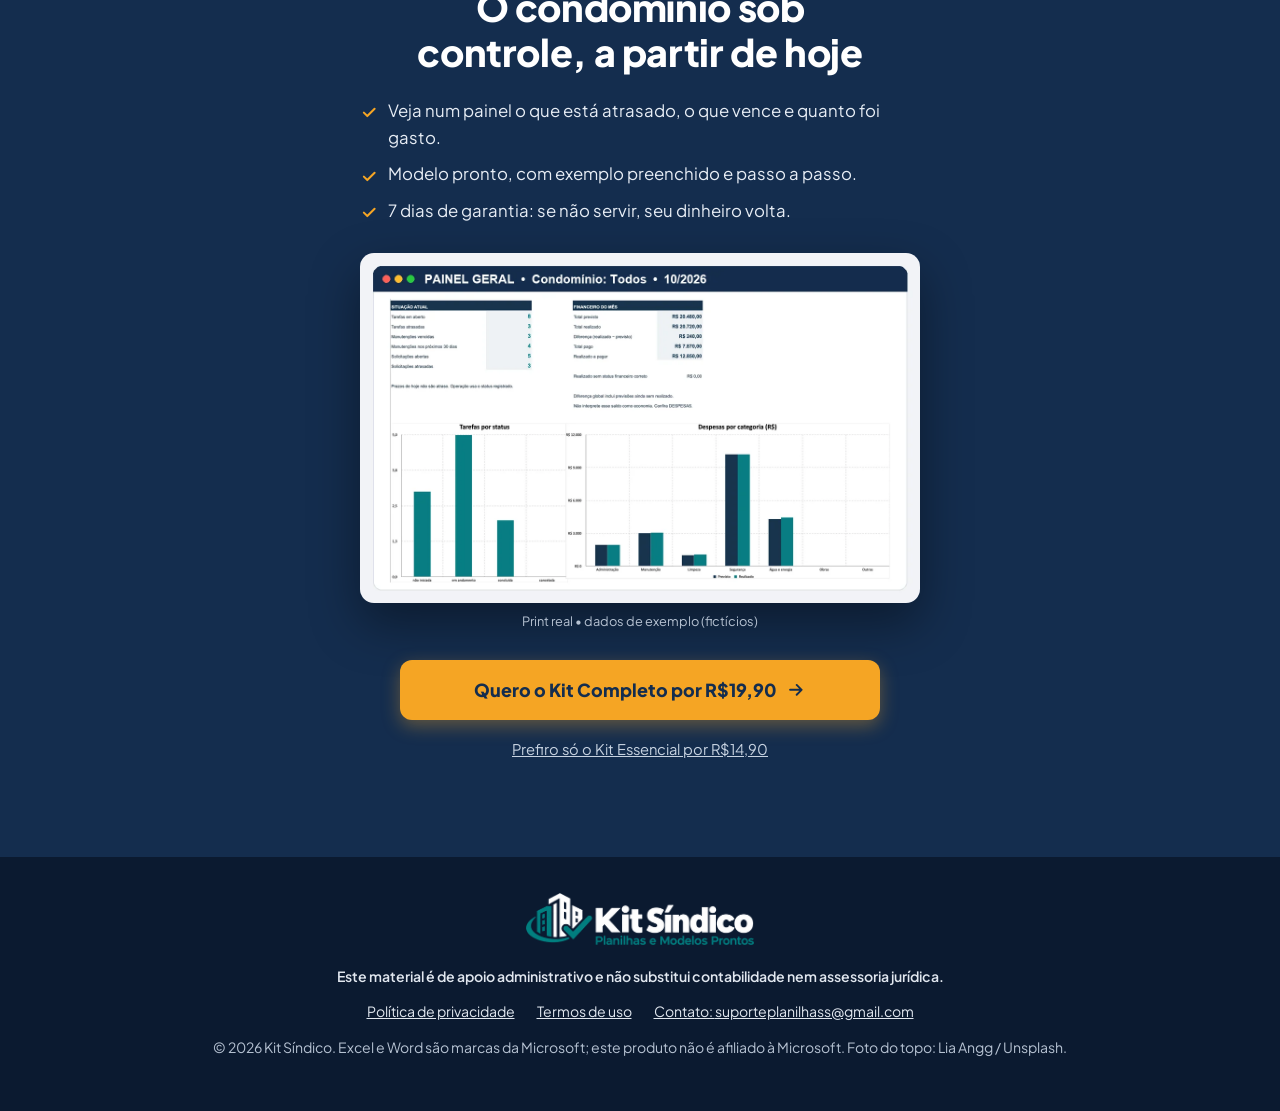
==== commit 9792005b: "Prints reais no topo, nos cards de oferta e no CTA final Co-Authored-By: Claude Opus 5.5 <noreply@an" ====
--- a/index.html
+++ b/index.html
@@ -129,13 +129,11 @@
                sizes="(min-width: 960px) 540px, calc(100vw - 32px)"
                width="1200" height="900" fetchpriority="high" decoding="async"
                alt="Condomínio residencial com torres de apartamentos, piscina e palmeiras">
-          <div class="hero-card" aria-label="O que o Painel de Controle do Síndico mostra">
+          <div class="hero-card hero-card--shot">
             <p class="hero-card__title"><svg class="ic" aria-hidden="true"><use href="#i-panel"/></svg> Painel de Controle do Síndico</p>
-            <ul>
-              <li><span class="tag tag--red">Atrasado</span> Tarefas e solicitações</li>
-              <li><span class="tag tag--amber">30 dias</span> Manutenções a vencer</li>
-              <li><span class="tag tag--teal">Mês</span> Previsto × realizado</li>
-            </ul>
+            <img src="assets/img/print-situacao.webp" width="700" height="410" decoding="async"
+                 alt="Print real do painel: 8 tarefas em aberto, 3 atrasadas, 3 manutenções vencidas, 4 nos próximos 30 dias, 5 solicitações abertas">
+            <p class="hero-card__note">Print real • dados de exemplo</p>
           </div>
         </figure>
       </div>
@@ -428,6 +426,7 @@
           <p class="offer__badge" data-bind="selo">Recomendado</p>
           <h3 id="of-completo" class="offer__name">Kit Síndico Completo</h3>
           <p class="offer__desc">Kit + 3 bônus para toda a rotina do condomínio</p>
+          <img class="offer__shot" src="assets/img/print-painel.webp" width="1200" height="750" loading="lazy" decoding="async" alt="Print real do Painel geral da planilha incluída">
           <p class="offer__price">
             <span class="offer__was"><span class="offer__old" data-old="completo" hidden></span><span class="offer__off" data-desconto="completo" hidden></span></span>
             <span class="offer__cur">R$</span><span class="offer__val" data-bind="preco-completo">27</span>
@@ -451,6 +450,7 @@
         <article class="offer offer--alt" aria-labelledby="of-essencial">
           <h3 id="of-essencial" class="offer__name">Kit Síndico Essencial</h3>
           <p class="offer__desc">Só a planilha principal</p>
+          <img class="offer__shot" src="assets/img/print-painel.webp" width="1200" height="750" loading="lazy" decoding="async" alt="Print real do Painel geral da planilha incluída">
           <p class="offer__price">
             <span class="offer__was"><span class="offer__old" data-old="essencial" hidden></span><span class="offer__off" data-desconto="essencial" hidden></span></span>
             <span class="offer__cur">R$</span><span class="offer__val" data-bind="preco-essencial">17</span>
@@ -589,6 +589,7 @@
         <li><svg class="ic" aria-hidden="true"><use href="#i-check"/></svg>Modelo pronto, com exemplo preenchido e passo a passo.</li>
         <li><svg class="ic" aria-hidden="true"><use href="#i-check"/></svg><span><span data-bind="garantia">7</span> dias de garantia: se não servir, seu dinheiro volta.</span></li>
       </ul>
+      <figure class="final__shot"><img src="assets/img/print-painel.webp" width="1200" height="750" loading="lazy" decoding="async" alt="Print real do Painel geral do Kit Síndico"><figcaption>Print real • dados de exemplo (fictícios)</figcaption></figure>
       <a class="btn btn--cta btn--lg" href="#ofertas" data-checkout="completo"><span>Quero o Kit Completo por R$<span data-bind="preco-completo">27</span></span> <svg class="ic" aria-hidden="true"><use href="#i-arrow"/></svg></a>
       <p class="final__alt"><a href="#ofertas" data-checkout="essencial">Prefiro só o Kit Essencial por R$<span data-bind="preco-essencial">17</span></a></p>
     </div>
--- a/assets/css/styles.css
+++ b/assets/css/styles.css
@@ -129,6 +129,12 @@
 .hero-card__title { margin: 0 0 6px; font-weight: 800; color: var(--navy); font-size: .95rem; }
 .hero-card li { display: flex; align-items: center; gap: 10px; padding: 5px 0; font-size: .9rem; border-top: 1px solid var(--gray); }
 .hero-card .tag { min-width: 68px; }
+.hero-card--shot img { width: 100%; height: auto; aspect-ratio: auto; object-fit: contain; box-shadow: none; border-radius: 8px; border: 1px solid var(--line); }
+.hero-card__note { margin: 6px 0 0; font-size: .72rem; color: var(--muted); text-align: right; }
+.offer__shot { width: 100%; border-radius: 10px; border: 1px solid var(--line); margin: 0 0 14px; box-shadow: var(--shadow); }
+.final__shot { max-width: 560px; margin: 0 auto 28px; }
+.final__shot img { width: 100%; border-radius: 14px; box-shadow: 0 20px 50px rgba(0,0,0,.4); }
+.final__shot figcaption { font-size: .8rem; color: #B6C2D2; margin-top: 8px; }
 
 /* ---------- Dor ---------- */
 .pain-list { display: grid; gap: 14px; margin: 28px 0 36px; }
@@ -382,7 +388,7 @@
   .site-logo img { height: 48px; }
   .hero__grid { grid-template-columns: 1.02fr 1fr; gap: 56px; }
   .hero-photo { margin: 0 0 0 0; }
-  .hero-card { position: absolute; margin: 0; left: -36px; bottom: 28px; width: 300px; }
+  .hero-card { position: absolute; margin: 0; left: -36px; bottom: 28px; width: 340px; }
   .steps { grid-template-columns: repeat(3, 1fr); }
   .flow { grid-template-columns: 1fr auto 1.1fr; padding: 28px; }
   .flow__arrow svg { transform: none; }
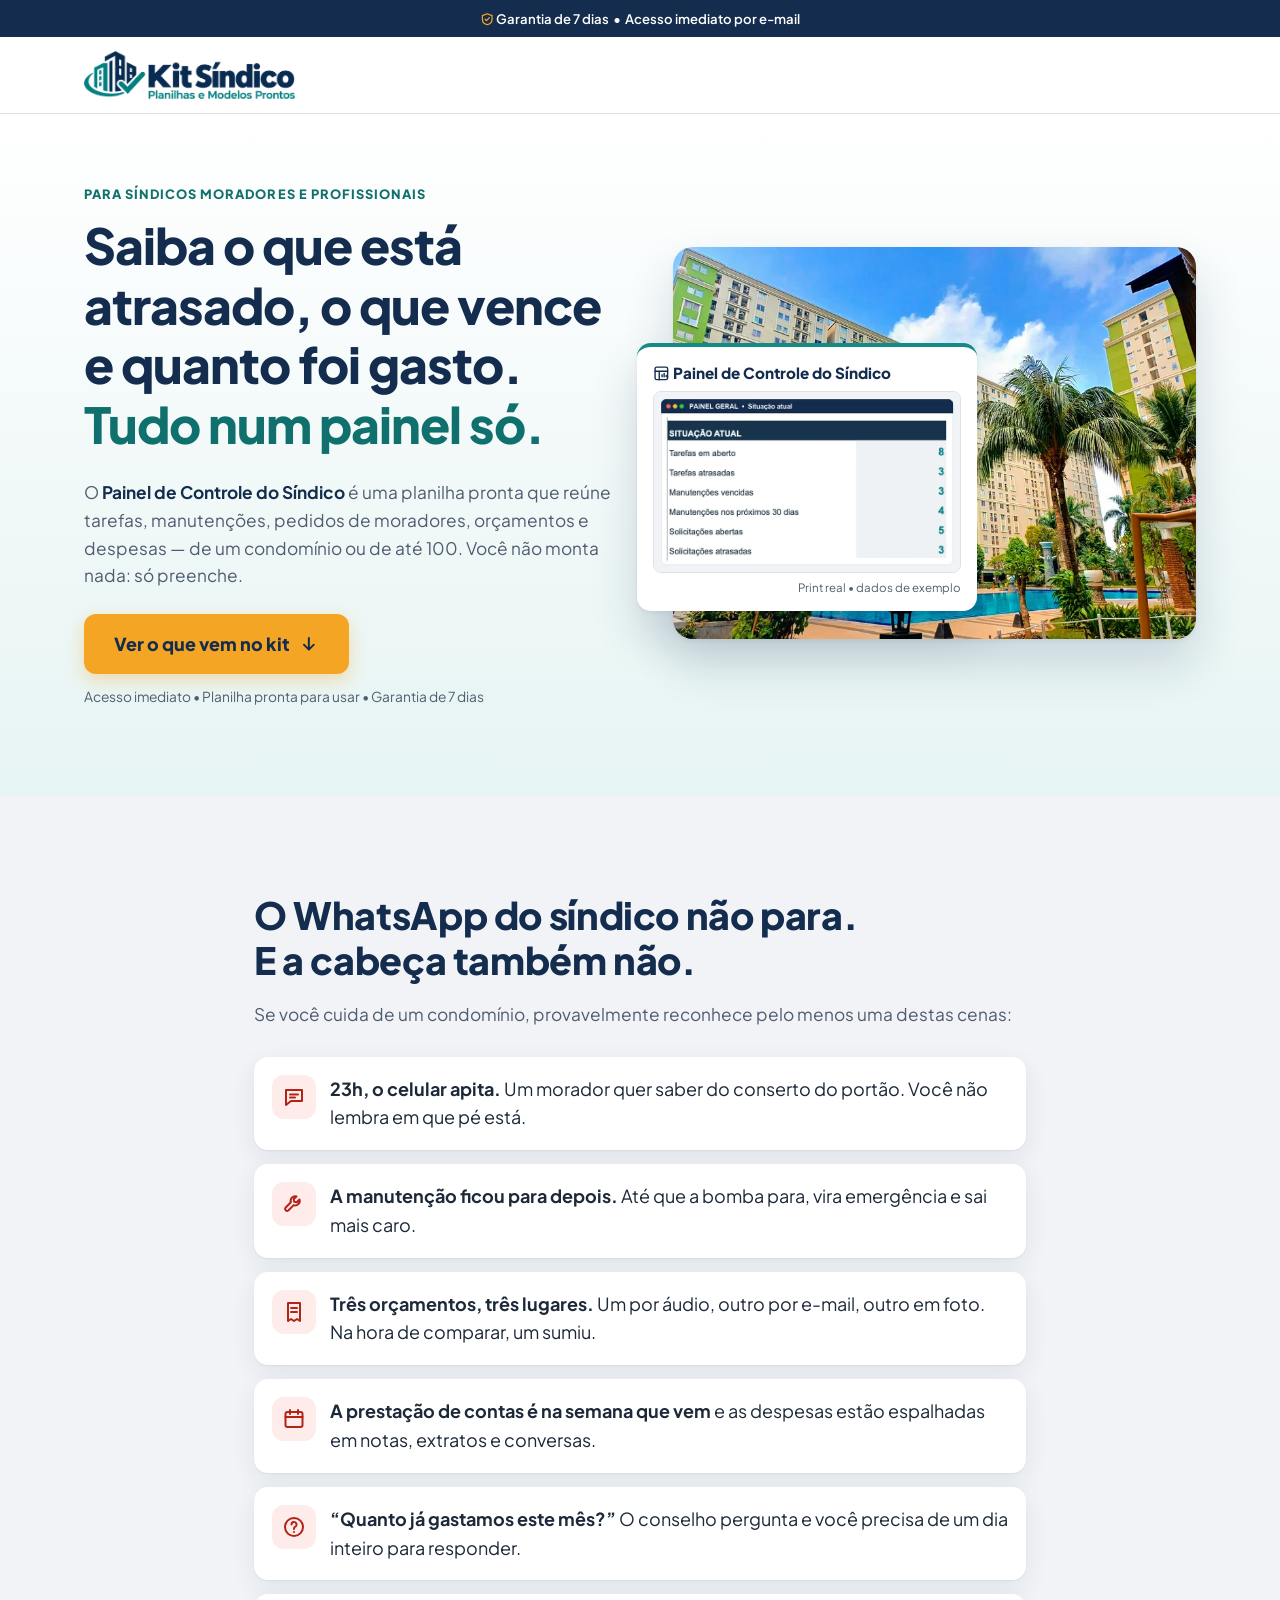
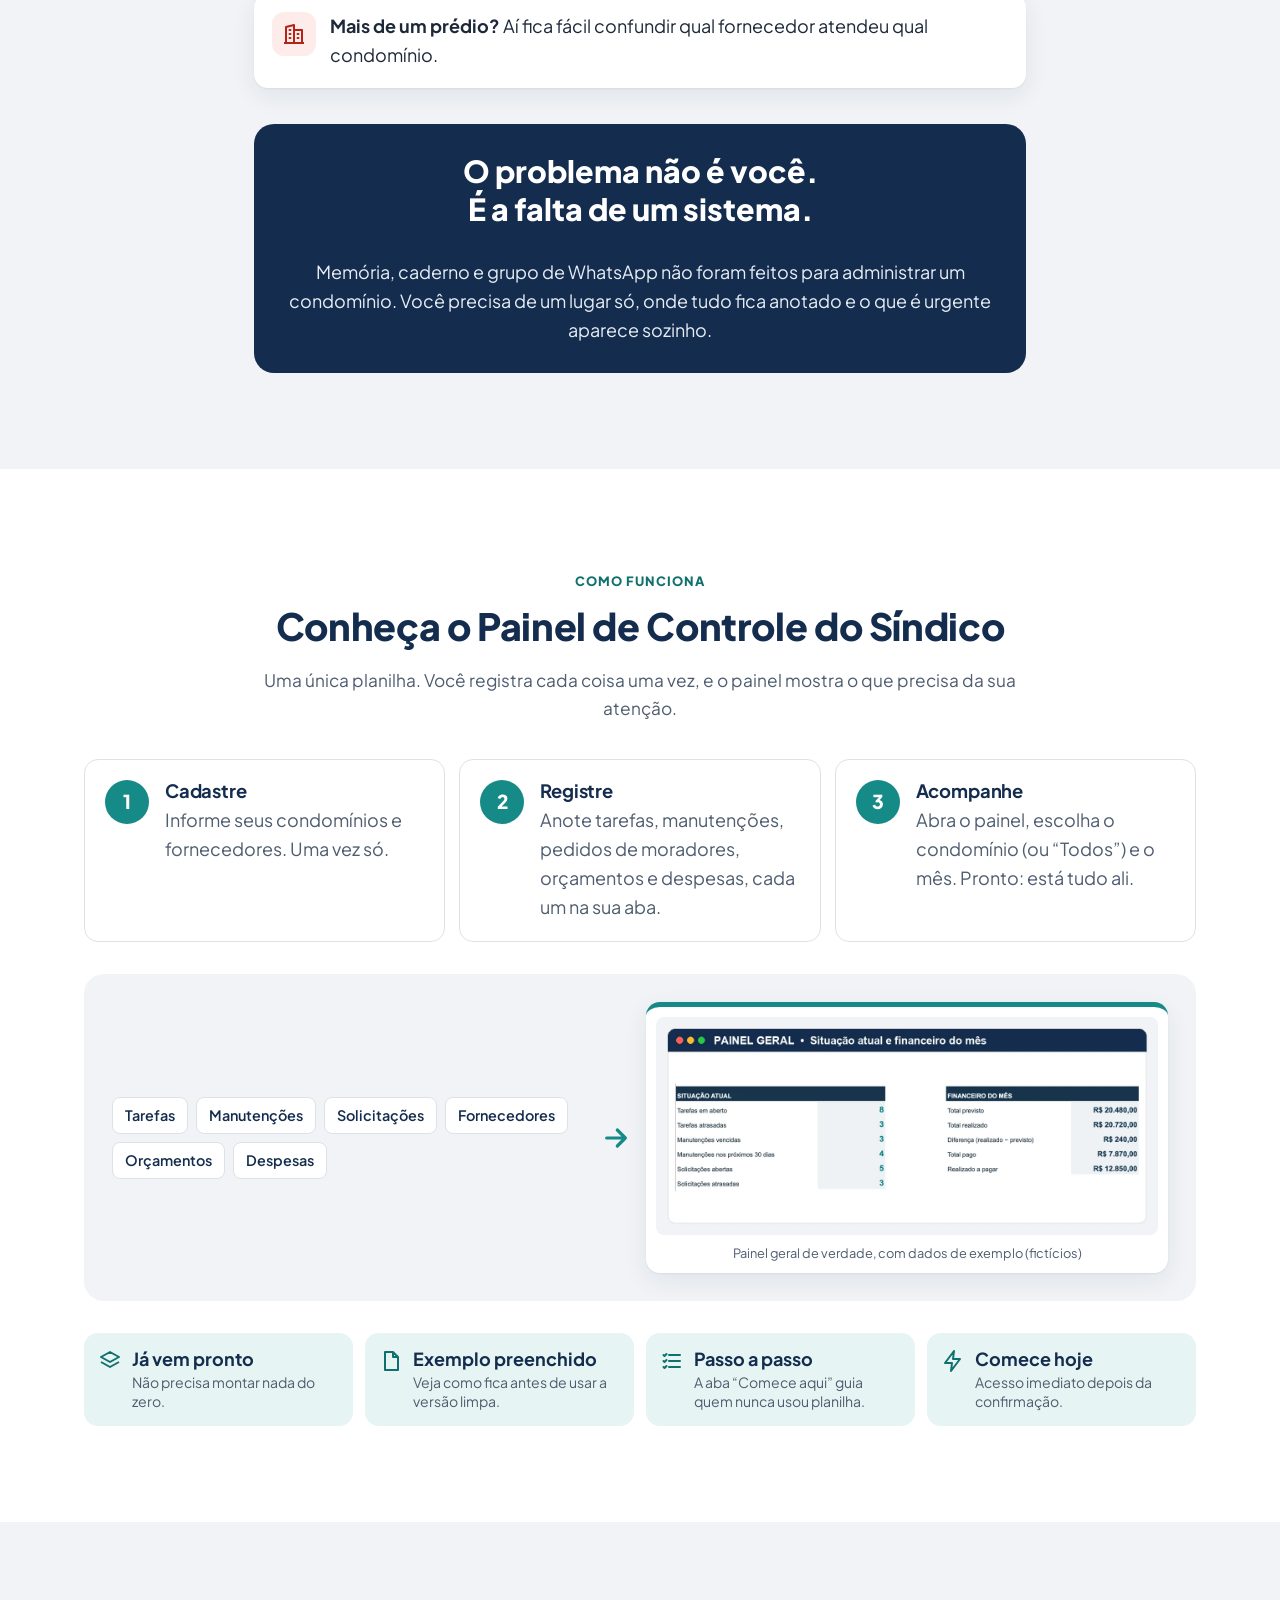
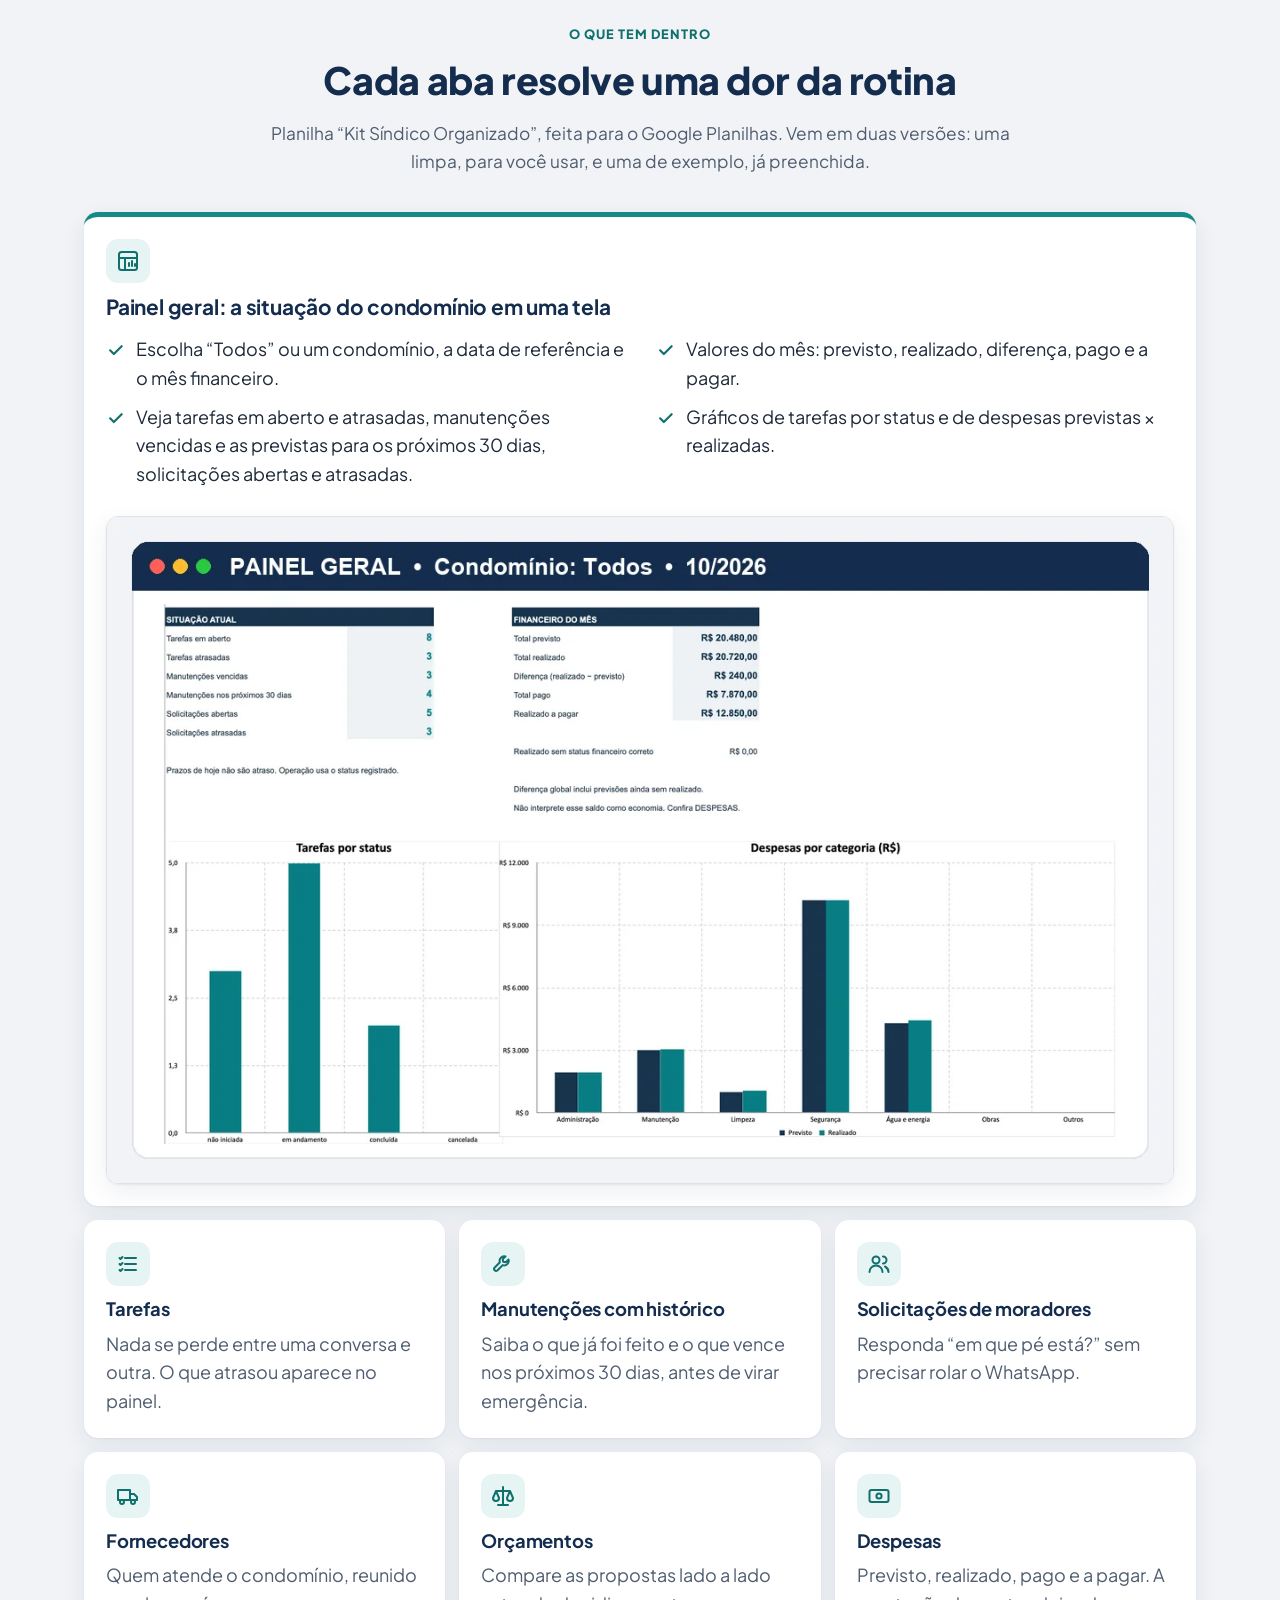
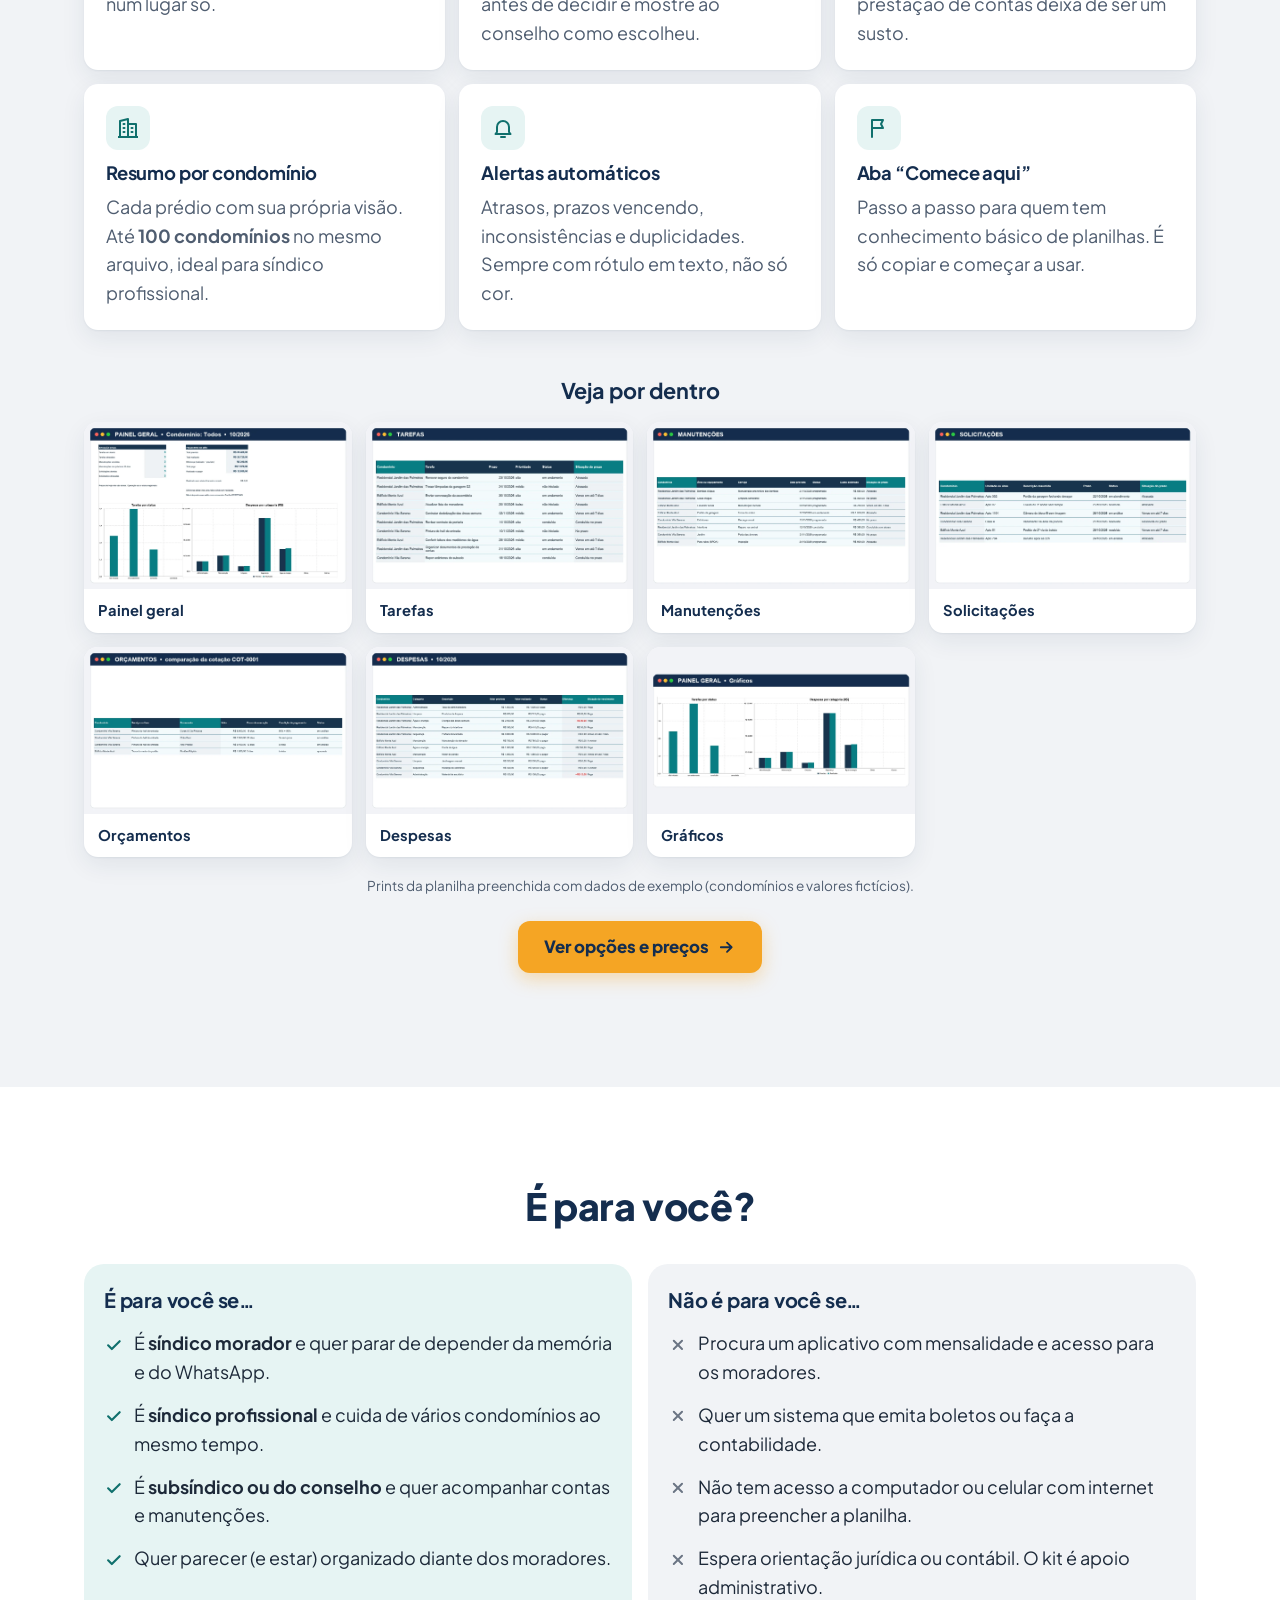
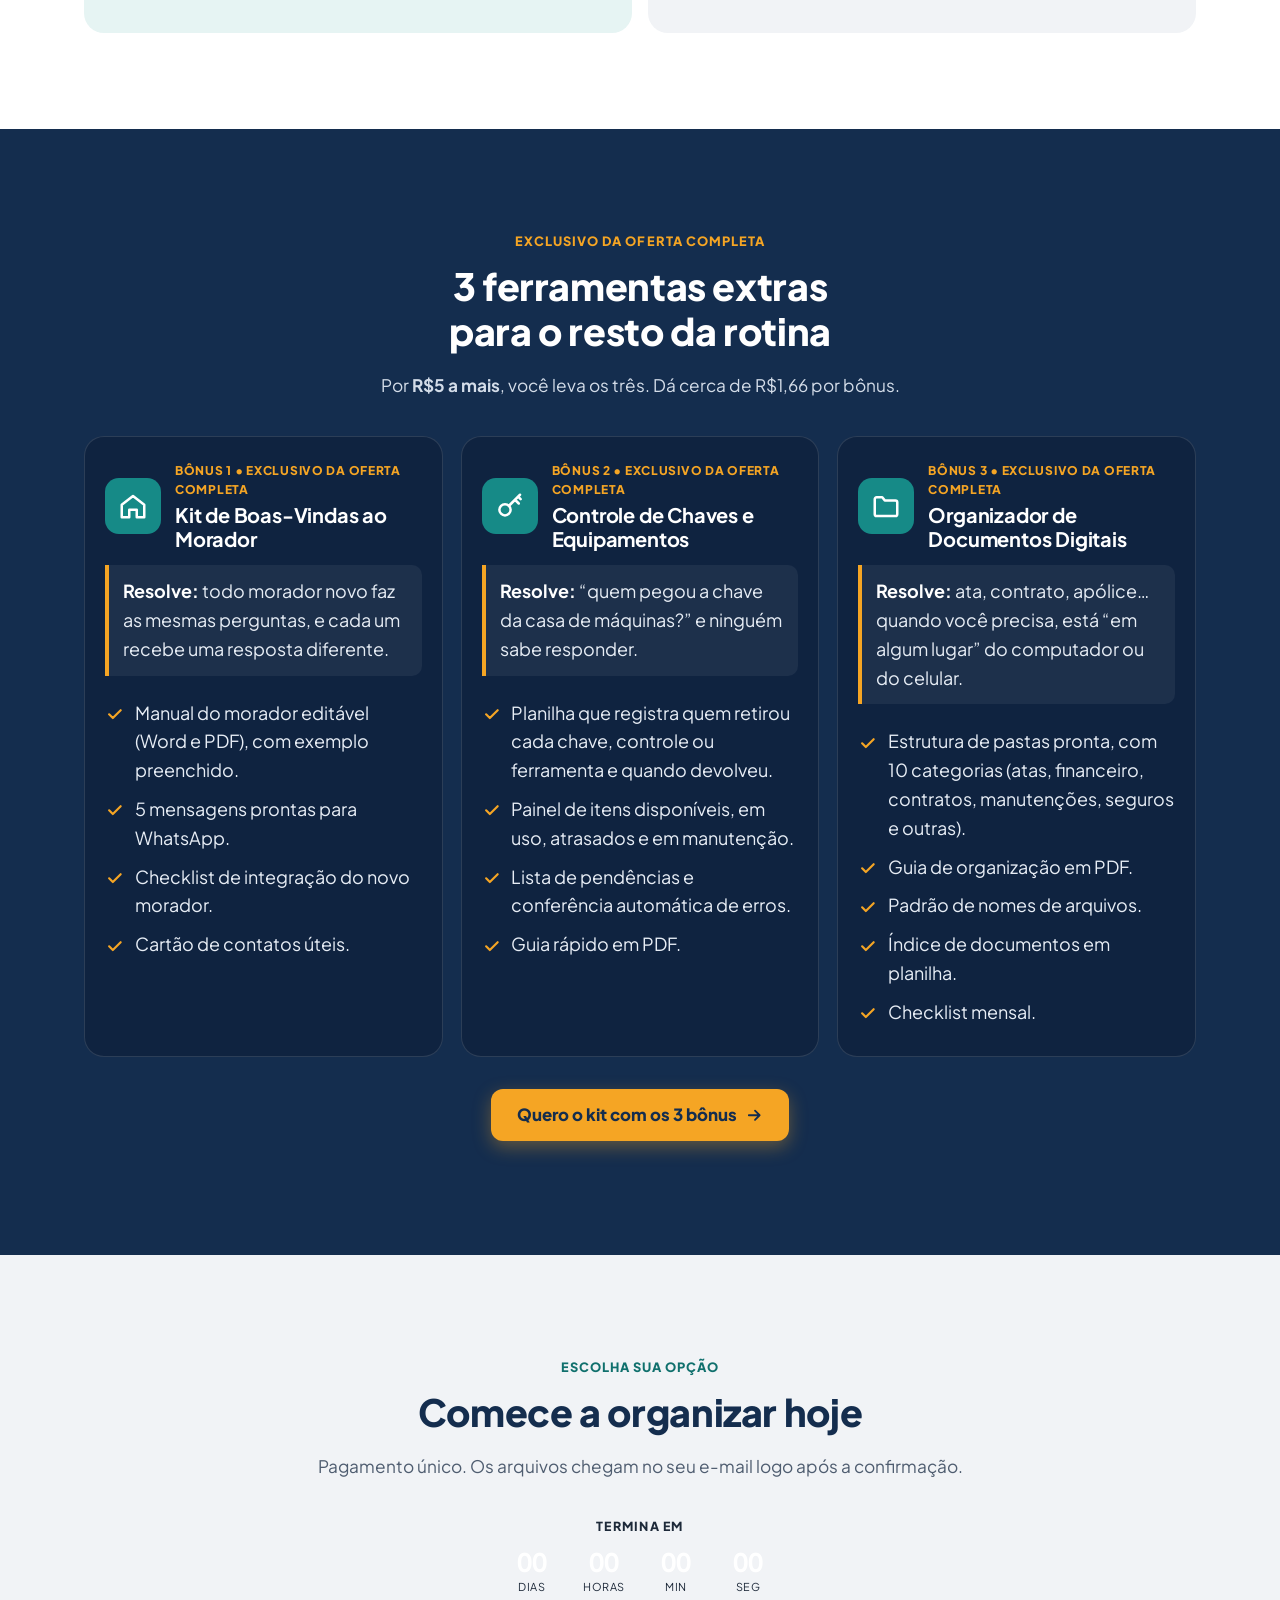
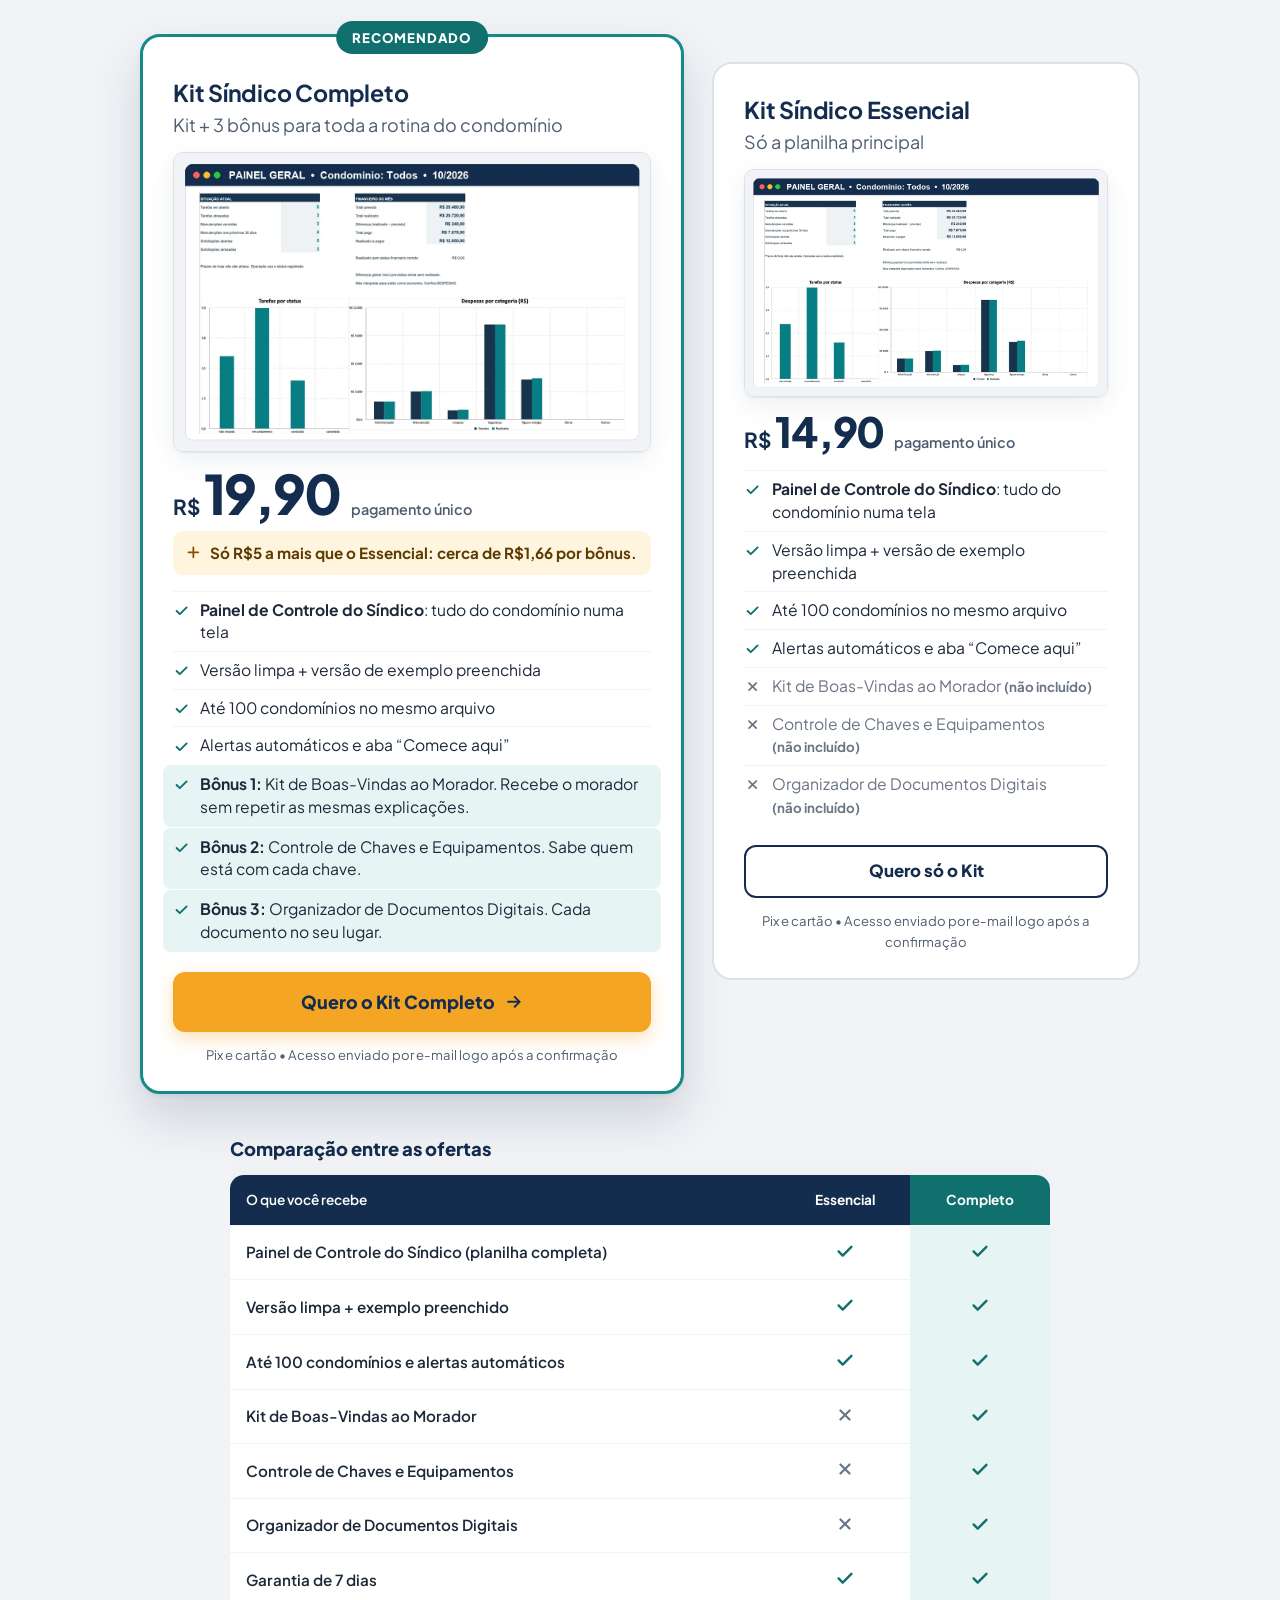
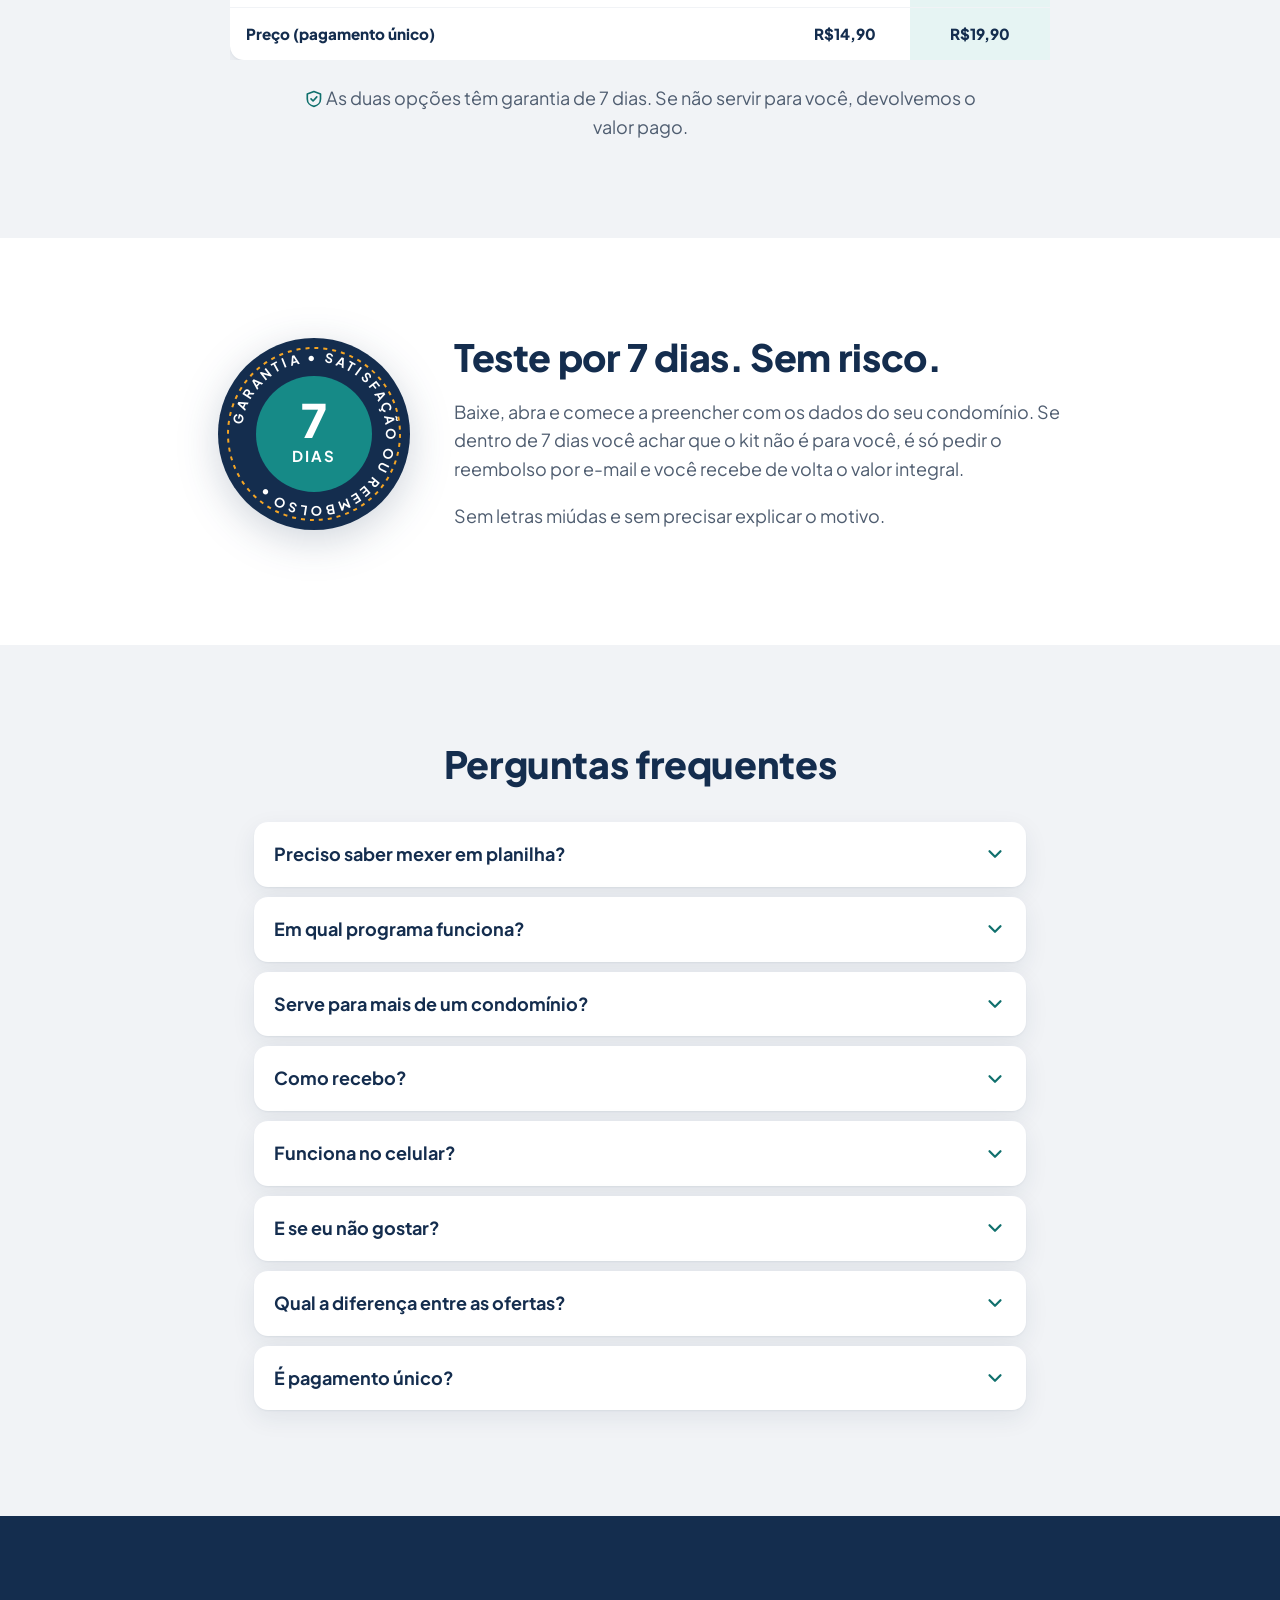
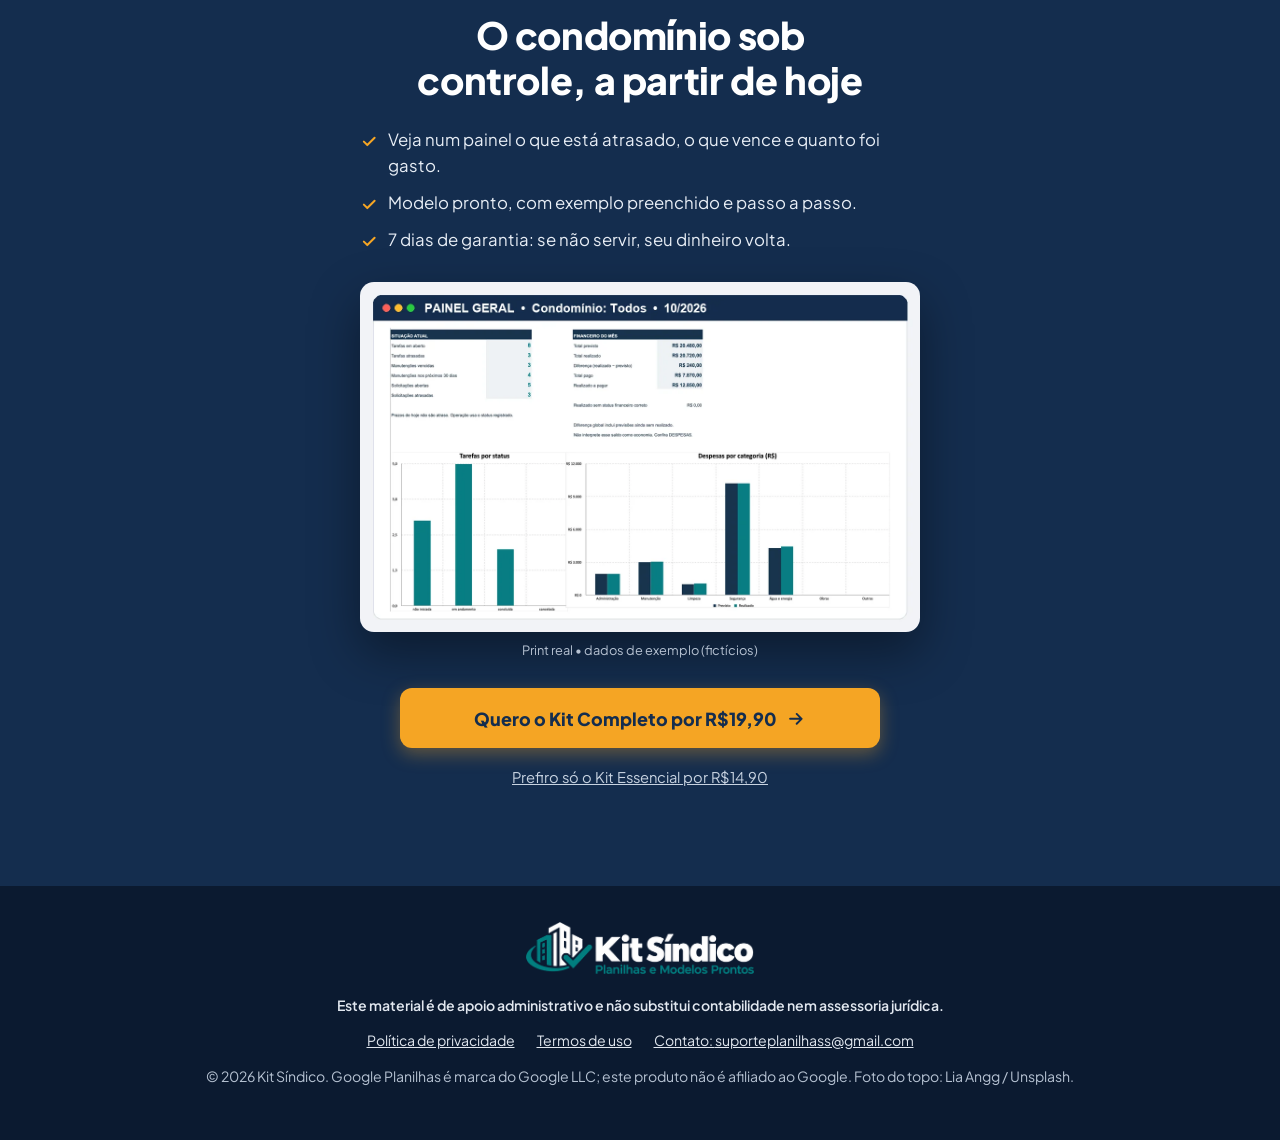
==== commit 45536e22: "Remove menções a Excel: planilha feita para Google Planilhas Co-Authored-By: Claude Opus 5.5 <norepl" ====
--- a/index.html
+++ b/index.html
@@ -3,8 +3,8 @@
 <head>
   <meta charset="utf-8">
   <meta name="viewport" content="width=device-width, initial-scale=1">
-  <title>Kit Síndico — Painel de Controle do Síndico em Excel</title>
-  <meta name="description" content="Planilha de Excel pronta para síndicos: veja o que está atrasado, o que vence e quanto foi gasto em um ou até 100 condomínios. Com exemplo preenchido e passo a passo. Garantia de 7 dias.">
+  <title>Kit Síndico — Painel de Controle do Síndico</title>
+  <meta name="description" content="Planilha pronta para síndicos: veja o que está atrasado, o que vence e quanto foi gasto em um ou até 100 condomínios. Com exemplo preenchido e passo a passo. Garantia de 7 dias.">
   <meta name="theme-color" content="#142D4E">
 
   <!-- Domínio final do site (troque aqui se mudar de domínio) -->
@@ -12,12 +12,12 @@
   <meta property="og:type" content="website">
   <meta property="og:locale" content="pt_BR">
   <meta property="og:title" content="Kit Síndico — o condomínio inteiro num painel só">
-  <meta property="og:description" content="Planilha pronta em Excel: tarefas, manutenções, pedidos de moradores, orçamentos e despesas de um ou até 100 condomínios.">
+  <meta property="og:description" content="Planilha pronta para síndicos: tarefas, manutenções, pedidos de moradores, orçamentos e despesas de um ou até 100 condomínios.">
   <meta property="og:url" content="https://www.kitsindicocompleto.online/">
-  <meta property="og:image" content="https://www.kitsindicocompleto.online/assets/img/og-image.png">
+  <meta property="og:image" content="https://www.kitsindicocompleto.online/assets/img/og-image.png?v=3">
   <meta property="og:image:width" content="1200">
   <meta property="og:image:height" content="630">
-  <meta property="og:image:alt" content="Kit Síndico — Painel de Controle do Síndico em Excel">
+  <meta property="og:image:alt" content="Kit Síndico — Painel de Controle do Síndico">
   <meta name="twitter:card" content="summary_large_image">
 
   <link rel="icon" href="assets/img/favicon-32.png" sizes="32x32" type="image/png">
@@ -118,9 +118,9 @@
         </div>
         <p class="eyebrow">Para síndicos moradores e profissionais</p>
         <h1>Saiba o que está atrasado, o que vence e quanto foi gasto. <span class="hl">Tudo num painel só.</span></h1>
-        <p class="hero__sub">O <strong>Painel de Controle do Síndico</strong> é uma planilha de Excel pronta que reúne tarefas, manutenções, pedidos de moradores, orçamentos e despesas — de um condomínio ou de até 100. Você não monta nada: só preenche.</p>
+        <p class="hero__sub">O <strong>Painel de Controle do Síndico</strong> é uma planilha pronta que reúne tarefas, manutenções, pedidos de moradores, orçamentos e despesas — de um condomínio ou de até 100. Você não monta nada: só preenche.</p>
         <a class="btn btn--cta btn--lg" href="#kit">Ver o que vem no kit <svg class="ic ic--down" aria-hidden="true"><use href="#i-arrow"/></svg></a>
-        <p class="microcopy">Acesso imediato • Arquivos para Excel e Word • Garantia de <span data-bind="garantia">7</span> dias</p>
+        <p class="microcopy">Acesso imediato • Planilha pronta para usar • Garantia de <span data-bind="garantia">7</span> dias</p>
       </div>
       <div class="hero__media">
         <figure class="hero-photo">
@@ -166,7 +166,7 @@
       <div class="section-head reveal">
         <p class="eyebrow">Como funciona</p>
         <h2>Conheça o Painel de Controle do Síndico</h2>
-        <p class="lead">Um único arquivo de Excel. Você registra cada coisa uma vez, e o painel mostra o que precisa da sua atenção.</p>
+        <p class="lead">Uma única planilha. Você registra cada coisa uma vez, e o painel mostra o que precisa da sua atenção.</p>
       </div>
 
       <ol class="steps">
@@ -210,7 +210,7 @@
       <ul class="ease">
         <li class="reveal"><svg class="ic" aria-hidden="true"><use href="#i-layers"/></svg><div><strong>Já vem pronto</strong><span>Não precisa montar nada do zero.</span></div></li>
         <li class="reveal"><svg class="ic" aria-hidden="true"><use href="#i-file"/></svg><div><strong>Exemplo preenchido</strong><span>Veja como fica antes de usar a versão limpa.</span></div></li>
-        <li class="reveal"><svg class="ic" aria-hidden="true"><use href="#i-list"/></svg><div><strong>Passo a passo</strong><span>A aba “Comece aqui” guia quem tem Excel básico.</span></div></li>
+        <li class="reveal"><svg class="ic" aria-hidden="true"><use href="#i-list"/></svg><div><strong>Passo a passo</strong><span>A aba “Comece aqui” guia quem nunca usou planilha.</span></div></li>
         <li class="reveal"><svg class="ic" aria-hidden="true"><use href="#i-bolt"/></svg><div><strong>Comece hoje</strong><span>Acesso imediato depois da confirmação.</span></div></li>
       </ul>
     </div>
@@ -222,7 +222,7 @@
       <div class="section-head reveal">
         <p class="eyebrow">O que tem dentro</p>
         <h2>Cada aba resolve uma dor da rotina</h2>
-        <p class="lead">Planilha “Kit Síndico Organizado”, em Excel, sem macros. Vem em duas versões: uma limpa, para você usar, e uma de exemplo, já preenchida.</p>
+        <p class="lead">Planilha “Kit Síndico Organizado”, feita para o Google Planilhas. Vem em duas versões: uma limpa, para você usar, e uma de exemplo, já preenchida.</p>
       </div>
 
       <div class="cards">
@@ -283,7 +283,7 @@
         <article class="card reveal">
           <span class="card__ic"><svg aria-hidden="true"><use href="#i-flag"/></svg></span>
           <h3>Aba “Comece aqui”</h3>
-          <p>Passo a passo para quem tem conhecimento básico de Excel. Sem macros, nada para habilitar.</p>
+          <p>Passo a passo para quem tem conhecimento básico de planilhas. É só copiar e começar a usar.</p>
         </article>
       </div>
 
@@ -297,7 +297,6 @@
         <figure class="reveal" role="listitem"><a href="assets/img/print-orcamentos.webp" target="_blank" rel="noopener" aria-label="Ampliar imagem"><img src="assets/img/print-orcamentos.webp" width="1200" height="750" loading="lazy" decoding="async" alt="Print da aba de orçamentos comparando propostas"></a><figcaption>Orçamentos</figcaption></figure>
         <figure class="reveal" role="listitem"><a href="assets/img/print-despesas.webp" target="_blank" rel="noopener" aria-label="Ampliar imagem"><img src="assets/img/print-despesas.webp" width="1200" height="750" loading="lazy" decoding="async" alt="Print da aba de despesas com previsto e realizado"></a><figcaption>Despesas</figcaption></figure>
         <figure class="reveal" role="listitem"><a href="assets/img/print-painel-graficos.webp" target="_blank" rel="noopener" aria-label="Ampliar imagem"><img src="assets/img/print-painel-graficos.webp" width="1200" height="750" loading="lazy" decoding="async" alt="Gráficos do painel: tarefas por status e despesas previstas versus realizadas por categoria"></a><figcaption>Gráficos</figcaption></figure>
-        <figure class="reveal" role="listitem"><a href="assets/img/print-comece-aqui.webp" target="_blank" rel="noopener" aria-label="Ampliar imagem"><img src="assets/img/print-comece-aqui.webp" width="1200" height="750" loading="lazy" decoding="async" alt="Print da aba Comece aqui com o passo a passo"></a><figcaption>Comece aqui</figcaption></figure>
       </div>
 
       <p class="gallery-note reveal">Prints da planilha preenchida com dados de exemplo (condomínios e valores fictícios).</p>
@@ -327,7 +326,7 @@
           <ul>
             <li><svg class="ic" aria-hidden="true"><use href="#i-x"/></svg><span>Procura um aplicativo com mensalidade e acesso para os moradores.</span></li>
             <li><svg class="ic" aria-hidden="true"><use href="#i-x"/></svg><span>Quer um sistema que emita boletos ou faça a contabilidade.</span></li>
-            <li><svg class="ic" aria-hidden="true"><use href="#i-x"/></svg><span>Não tem acesso a um computador com Excel para preencher a planilha.</span></li>
+            <li><svg class="ic" aria-hidden="true"><use href="#i-x"/></svg><span>Não tem acesso a computador ou celular com internet para preencher a planilha.</span></li>
             <li><svg class="ic" aria-hidden="true"><use href="#i-x"/></svg><span>Espera orientação jurídica ou contábil. O kit é apoio administrativo.</span></li>
           </ul>
         </div>
@@ -392,7 +391,7 @@
             <li><svg class="ic" aria-hidden="true"><use href="#i-check"/></svg>Estrutura de pastas pronta, com 10 categorias (atas, financeiro, contratos, manutenções, seguros e outras).</li>
             <li><svg class="ic" aria-hidden="true"><use href="#i-check"/></svg>Guia de organização em PDF.</li>
             <li><svg class="ic" aria-hidden="true"><use href="#i-check"/></svg>Padrão de nomes de arquivos.</li>
-            <li><svg class="ic" aria-hidden="true"><use href="#i-check"/></svg>Índice de documentos em Excel.</li>
+            <li><svg class="ic" aria-hidden="true"><use href="#i-check"/></svg>Índice de documentos em planilha.</li>
             <li><svg class="ic" aria-hidden="true"><use href="#i-check"/></svg>Checklist mensal.</li>
           </ul>
         </article>
@@ -545,12 +544,12 @@
       </div>
       <div class="faq">
         <details>
-          <summary>Preciso saber Excel?</summary>
+          <summary>Preciso saber mexer em planilha?</summary>
           <div class="faq__a"><p>Não precisa ser expert. Se você sabe abrir um arquivo e digitar numa célula, consegue usar. A aba “Comece aqui” mostra o passo a passo, e a versão de exemplo preenchida serve de guia.</p></div>
         </details>
         <details>
-          <summary>Funciona no Google Planilhas?</summary>
-          <div class="faq__a"><p>O kit foi feito para o Microsoft Excel. Ele pode ser aberto no Google Planilhas e em outros aplicativos, mas fórmulas, gráficos e formatações podem se comportar de forma diferente. Para a melhor experiência, use o Excel.</p></div>
+          <summary>Em qual programa funciona?</summary>
+          <div class="faq__a"><p>A planilha foi feita para o <strong>Google Planilhas</strong>, que é gratuito: basta ter uma conta Google. Você faz uma cópia para a sua conta e começa a usar. Ela também pode ser baixada e aberta em outros programas, mas fórmulas e formatações podem se comportar de forma diferente.</p></div>
         </details>
         <details>
           <summary>Serve para mais de um condomínio?</summary>
@@ -562,7 +561,7 @@
         </details>
         <details>
           <summary>Funciona no celular?</summary>
-          <div class="faq__a"><p>Dá para consultar pelo app do Excel no celular, mas ele tem limitações e a tela pequena dificulta o preenchimento. Recomendamos usar o computador para editar. Os guias em PDF podem ser lidos no celular normalmente.</p></div>
+          <div class="faq__a"><p>Sim. Pelo app Google Planilhas você consulta e edita no celular. Para preencher muitos dados de uma vez, o computador é mais confortável. Os guias em PDF podem ser lidos no celular normalmente.</p></div>
         </details>
         <details>
           <summary>E se eu não gostar?</summary>
@@ -607,7 +606,7 @@
       <a data-legal="termos" href="#" hidden>Termos de uso</a>
       <a data-bind-mail href="#" hidden>Contato: <span data-bind="email">[EMAIL_SUPORTE]</span></a>
     </nav>
-    <p class="footer__copy">© <span id="ano">2026</span> Kit Síndico. Excel e Word são marcas da Microsoft; este produto não é afiliado à Microsoft. Foto do topo: Lia Angg / Unsplash.</p>
+    <p class="footer__copy">© <span id="ano">2026</span> Kit Síndico. Google Planilhas é marca do Google LLC; este produto não é afiliado ao Google. Foto do topo: Lia Angg / Unsplash.</p>
   </div>
 </footer>
 
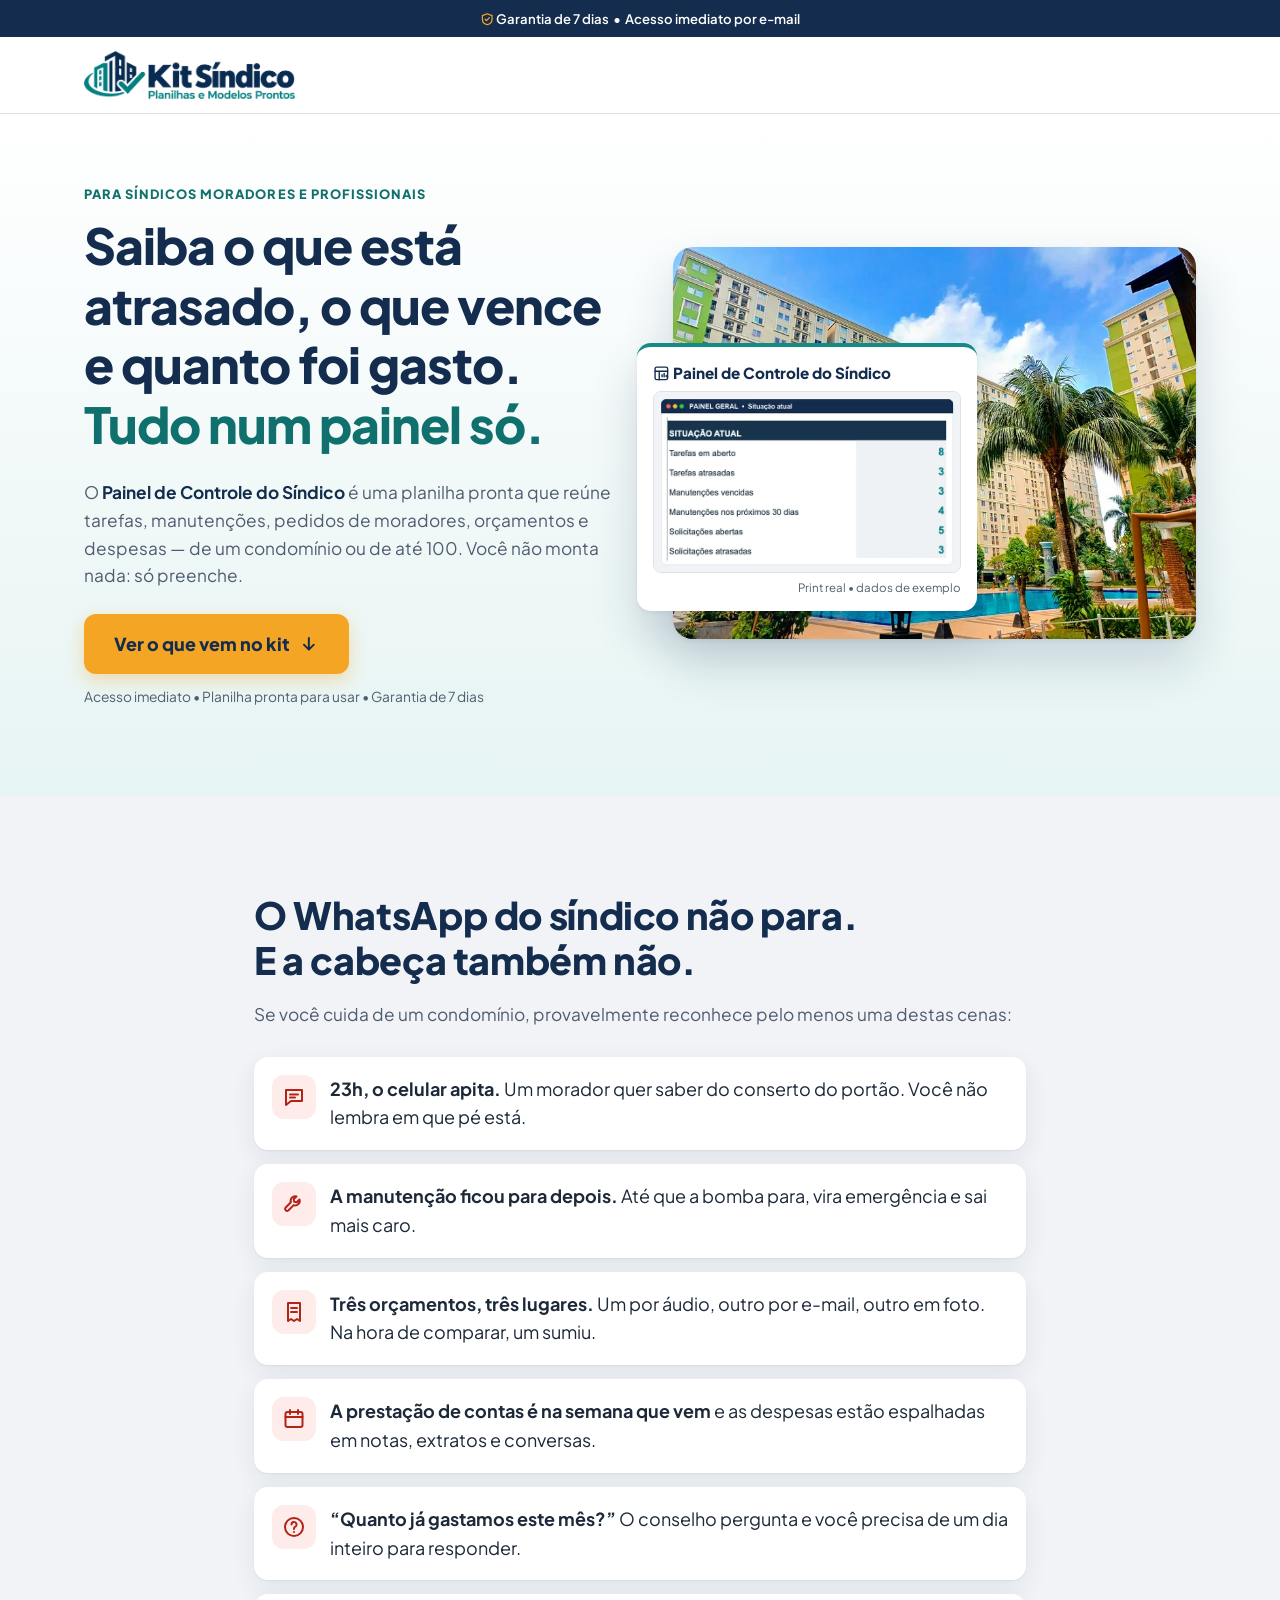
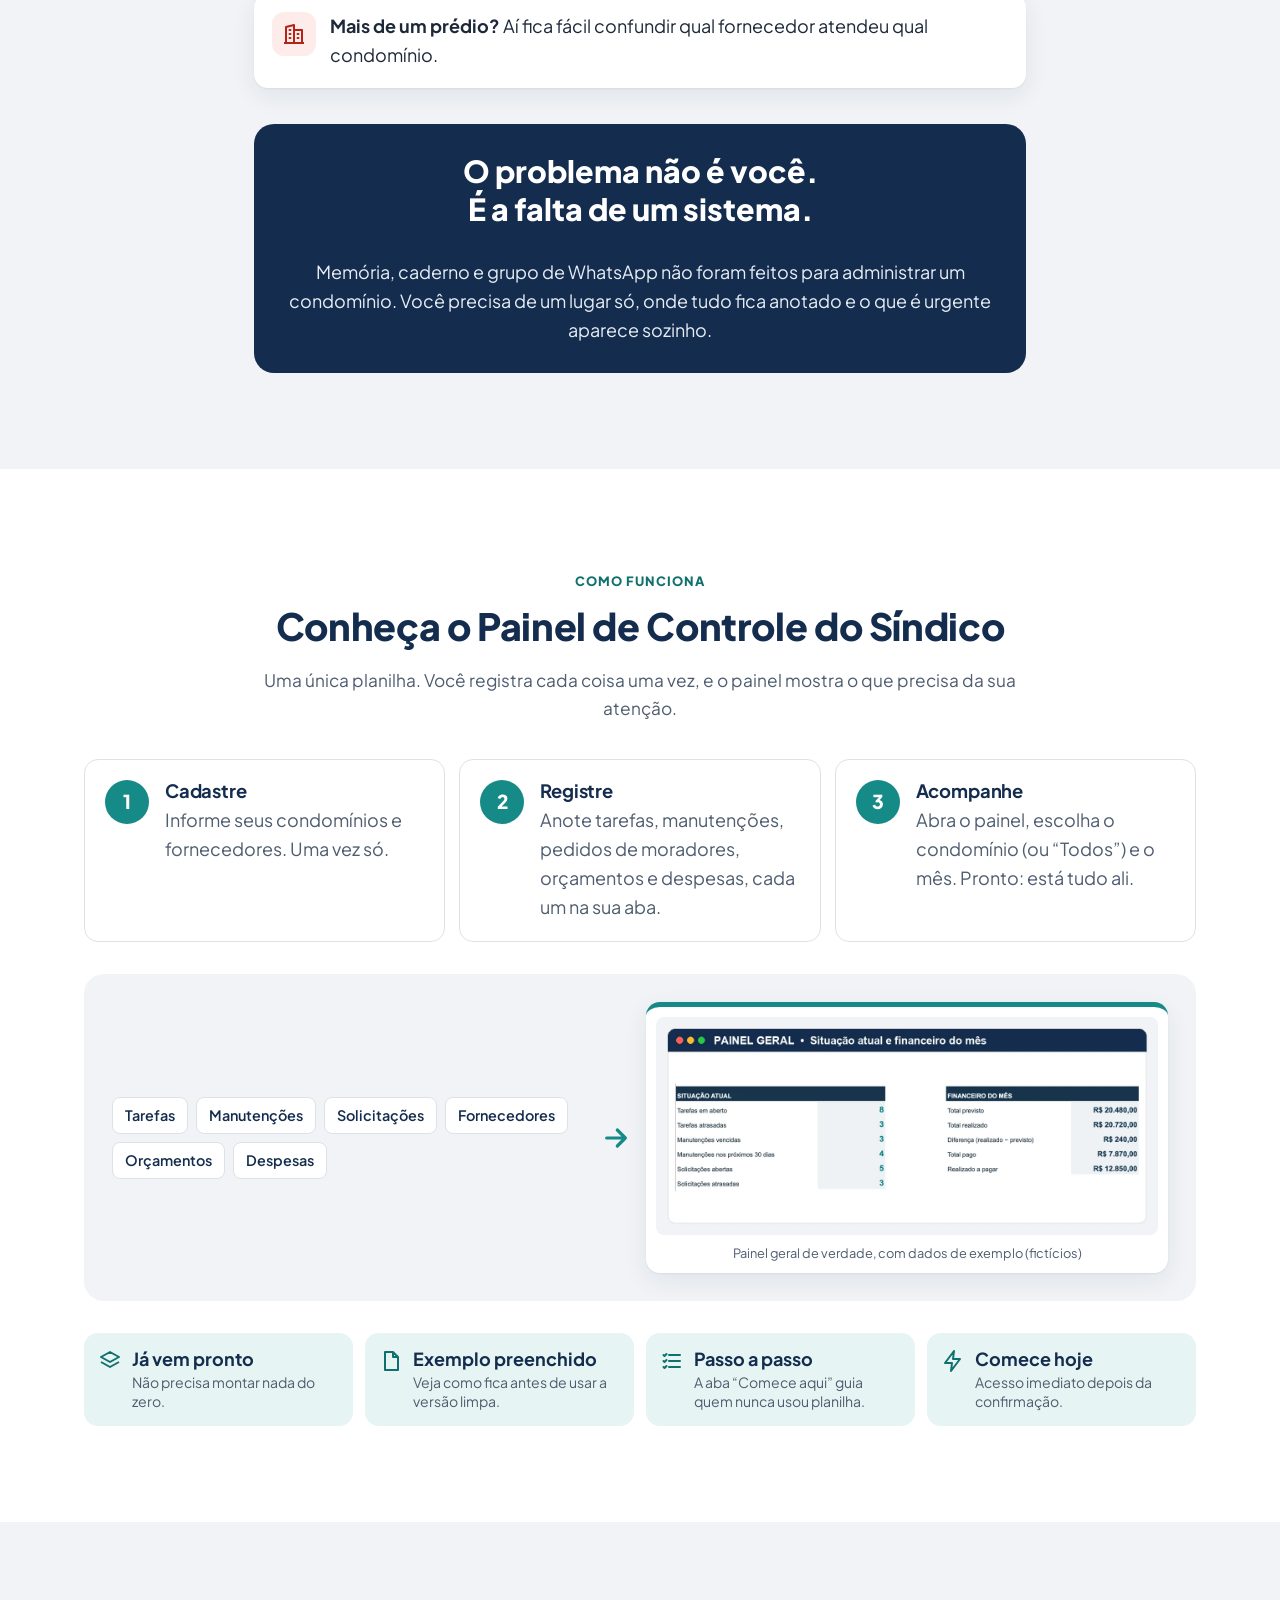
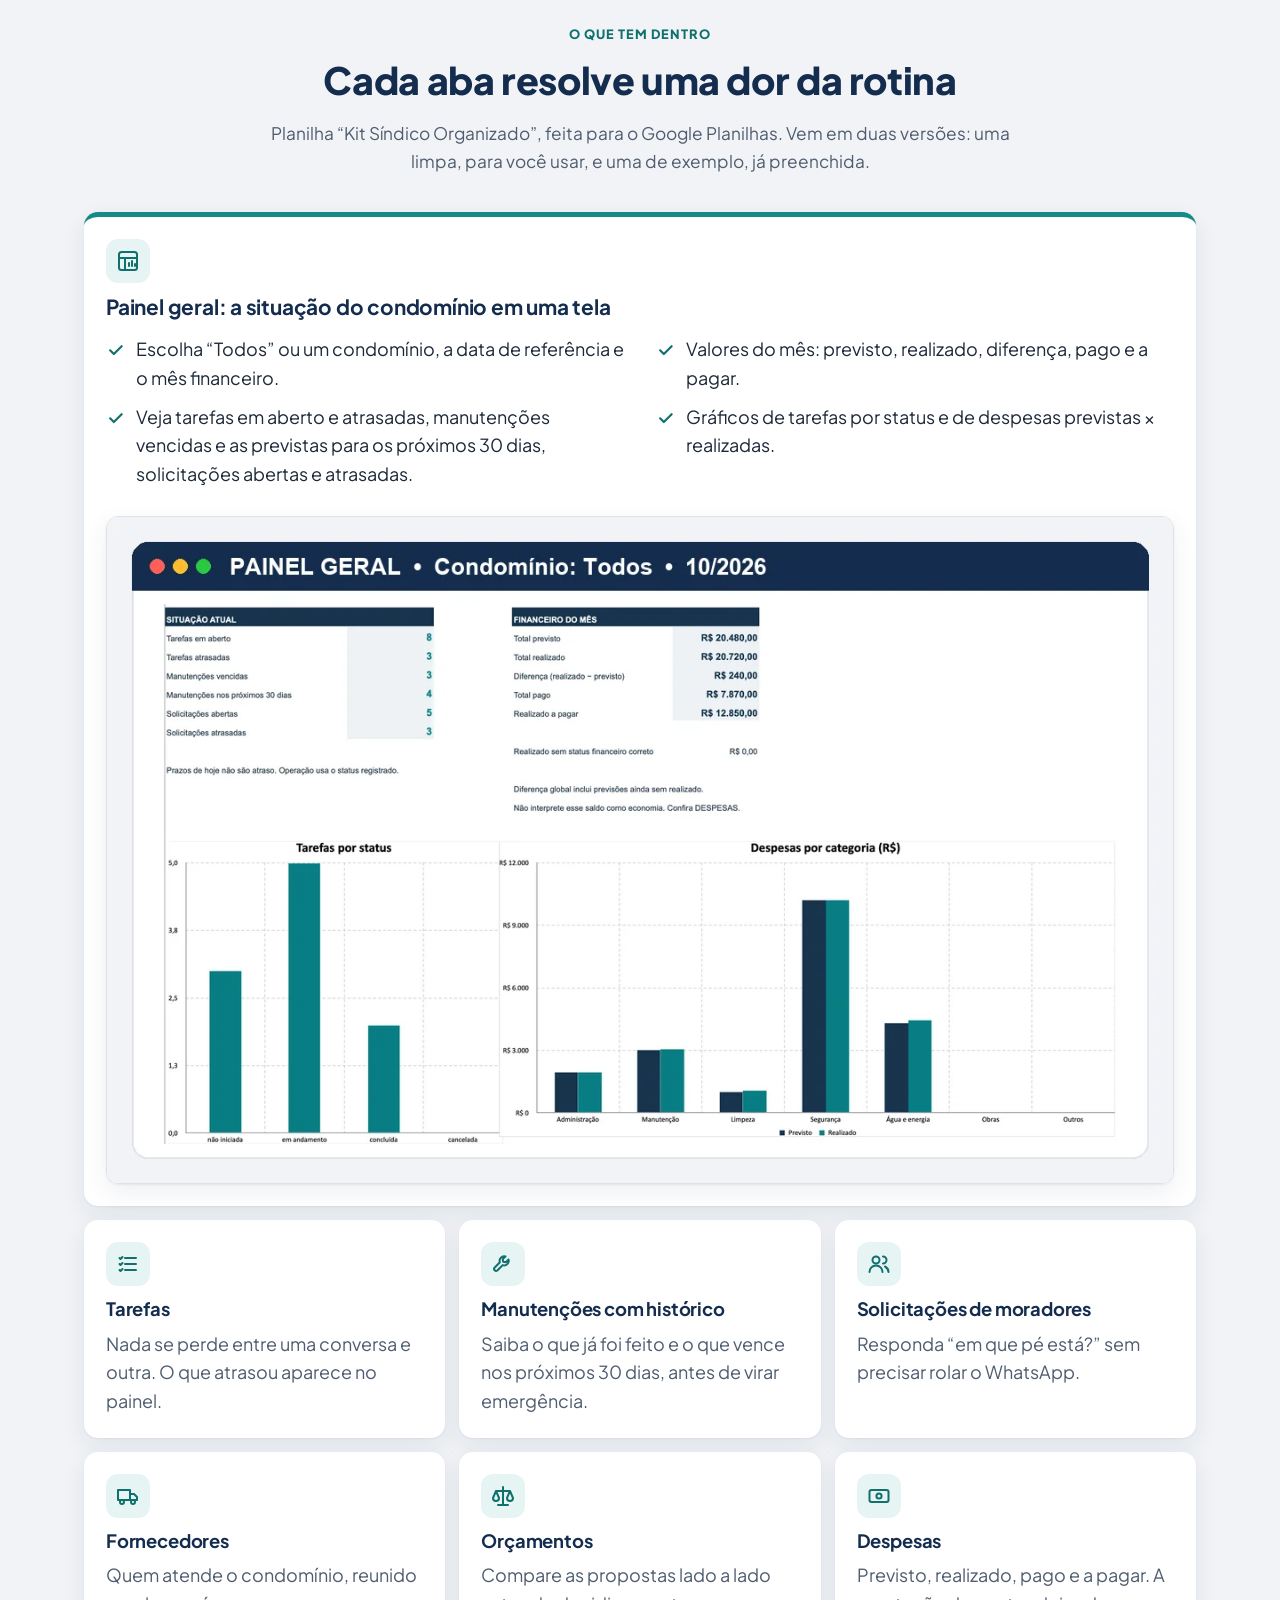
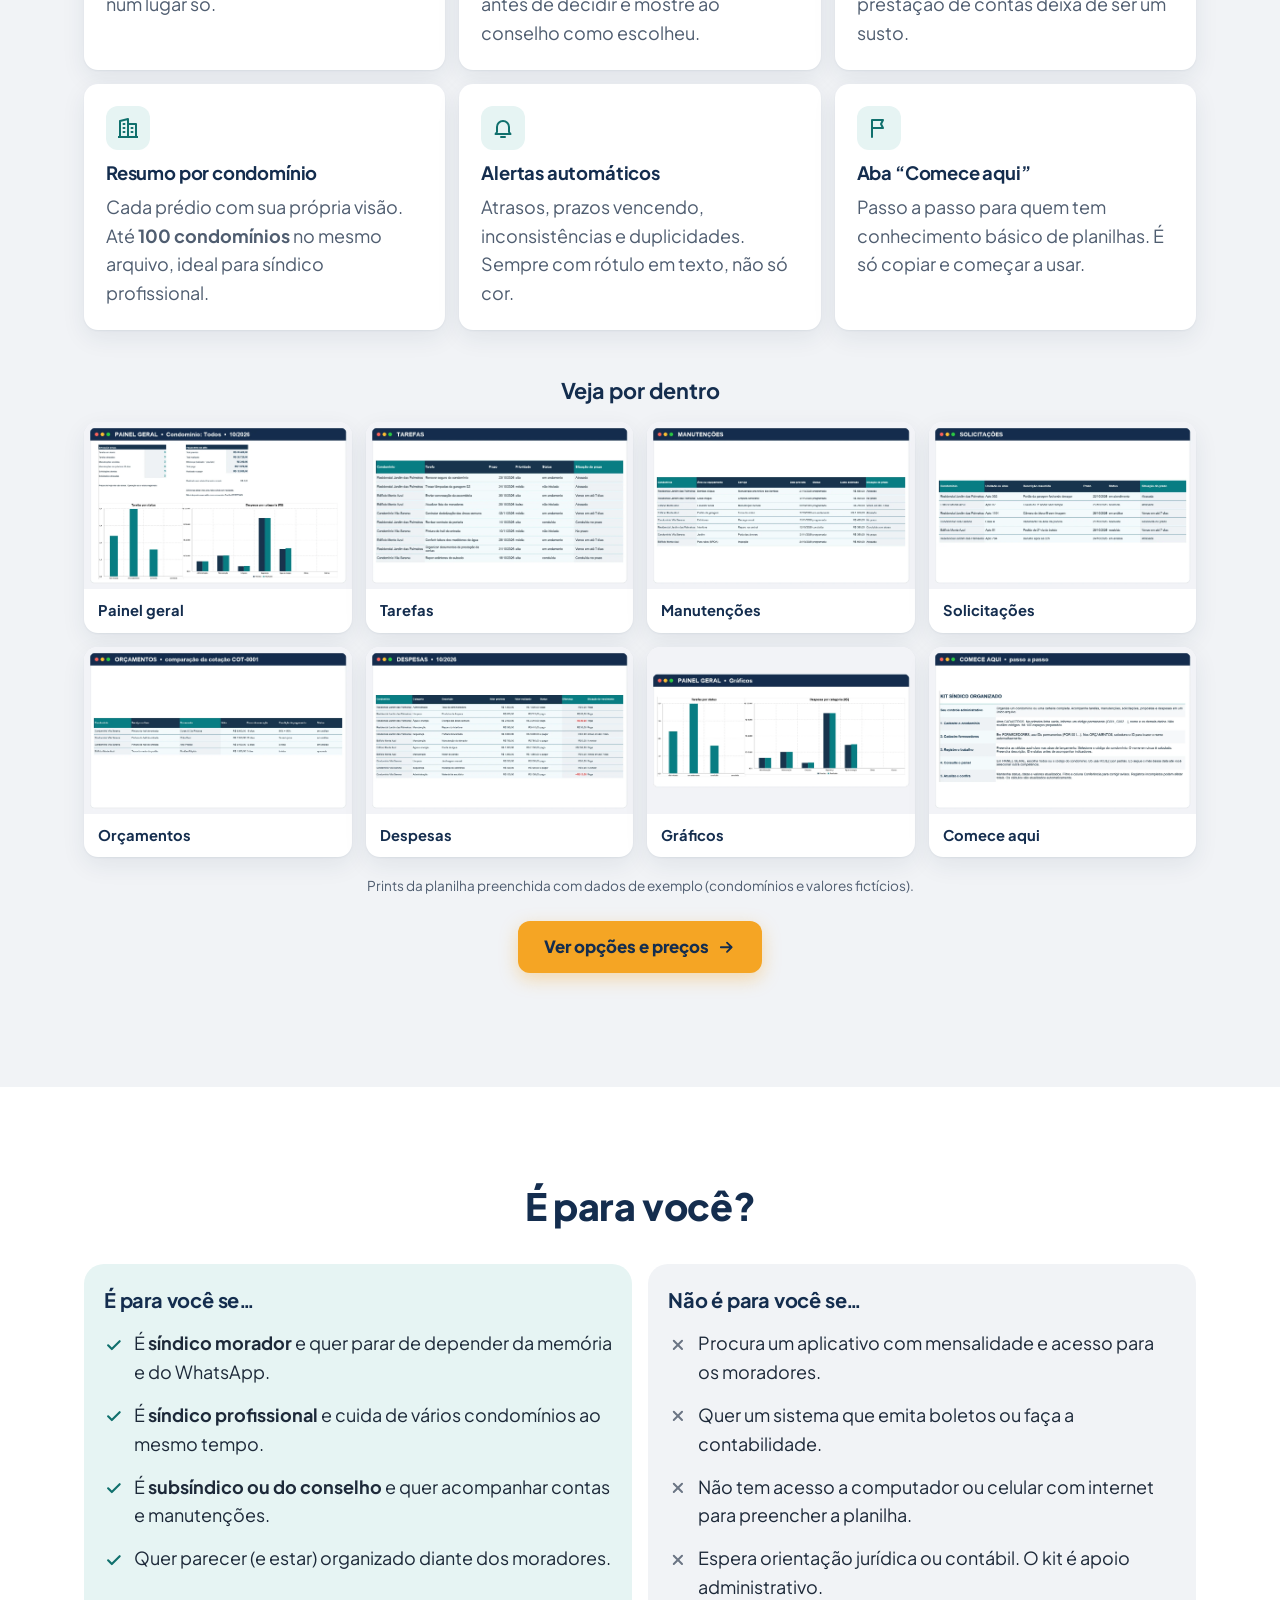
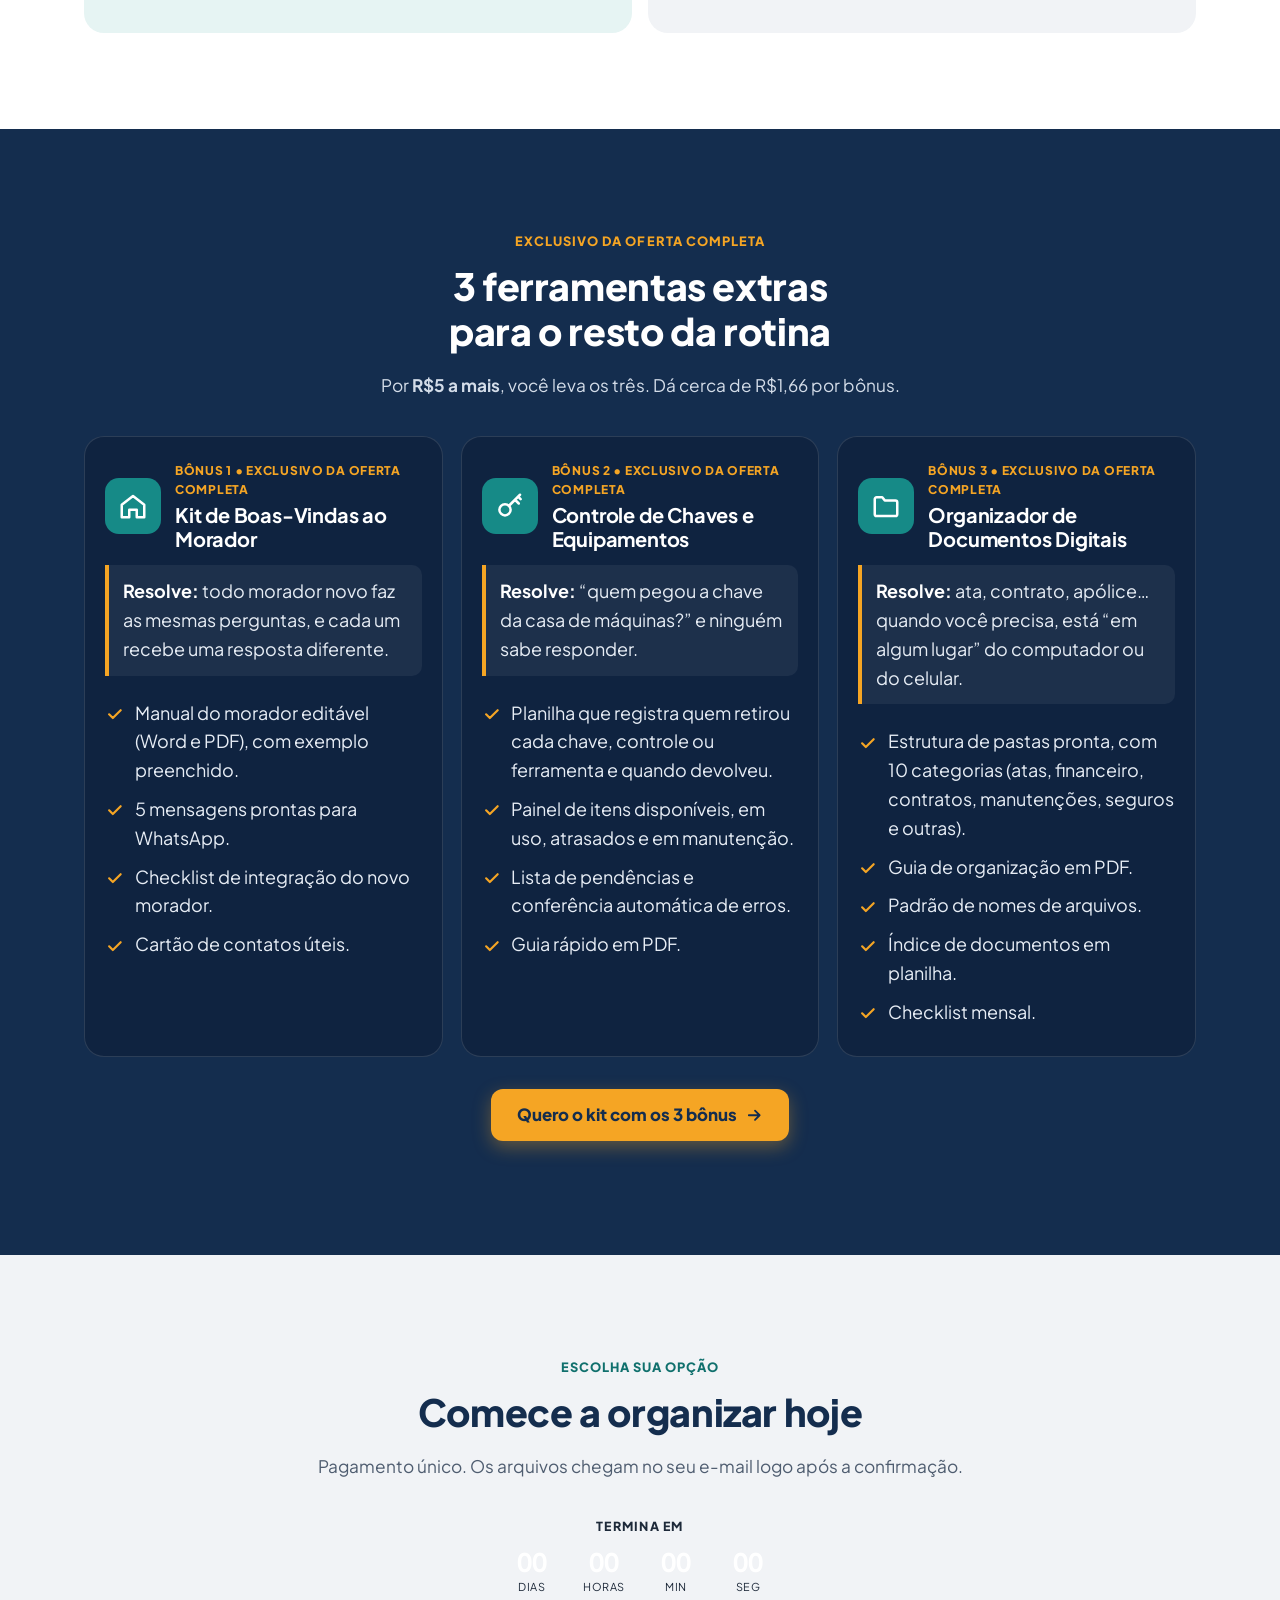
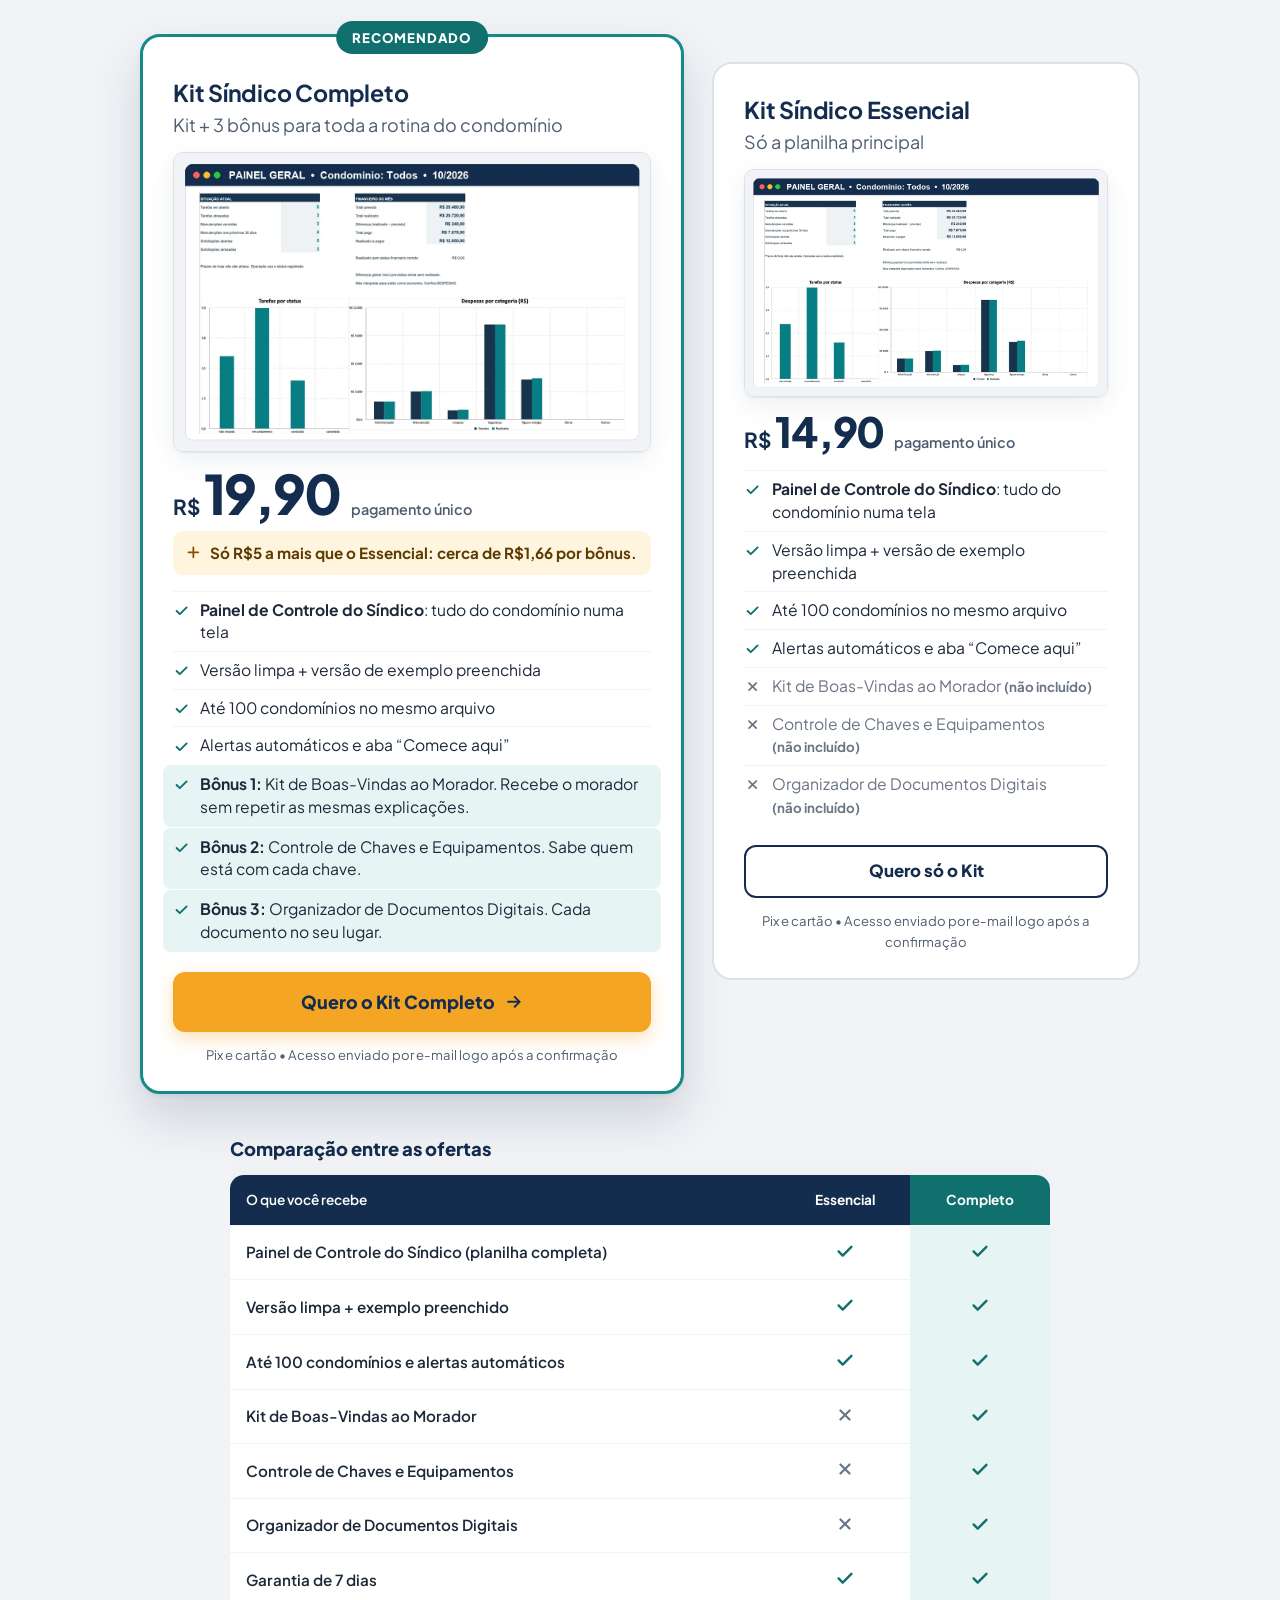
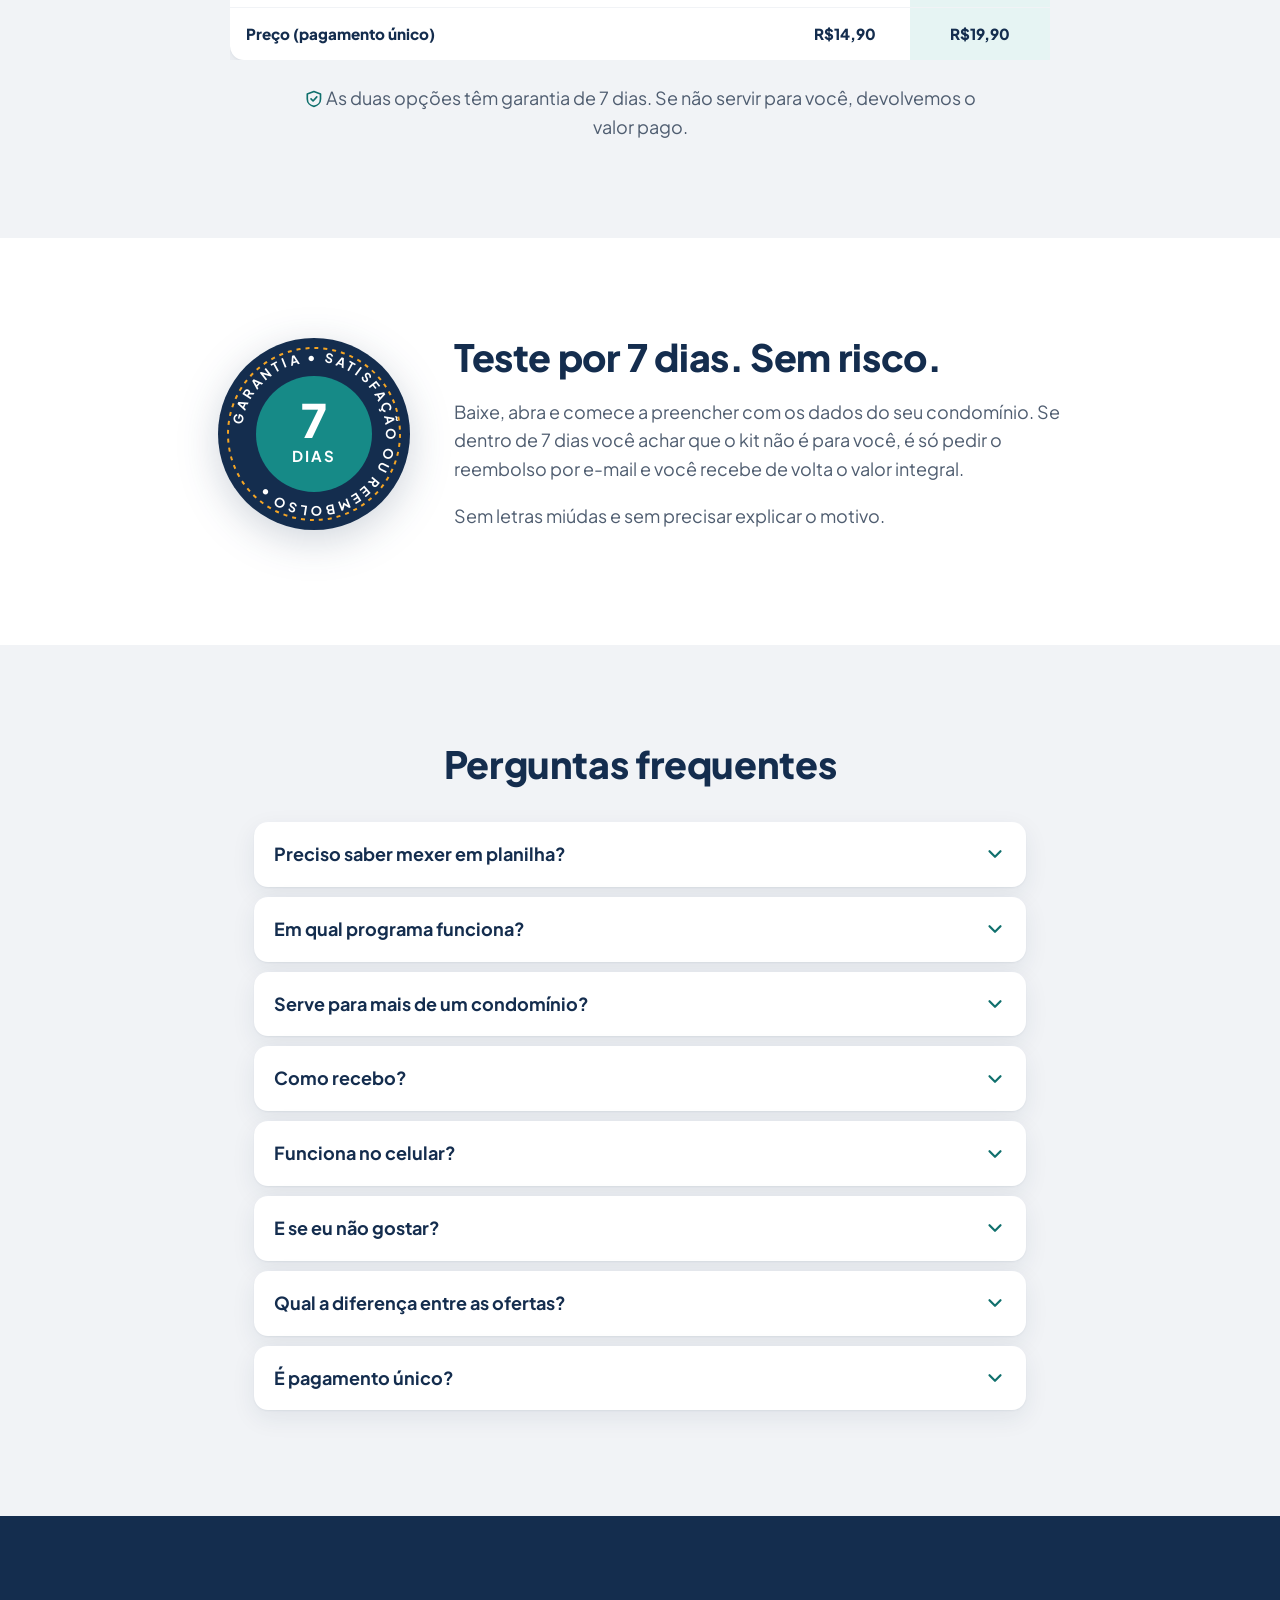
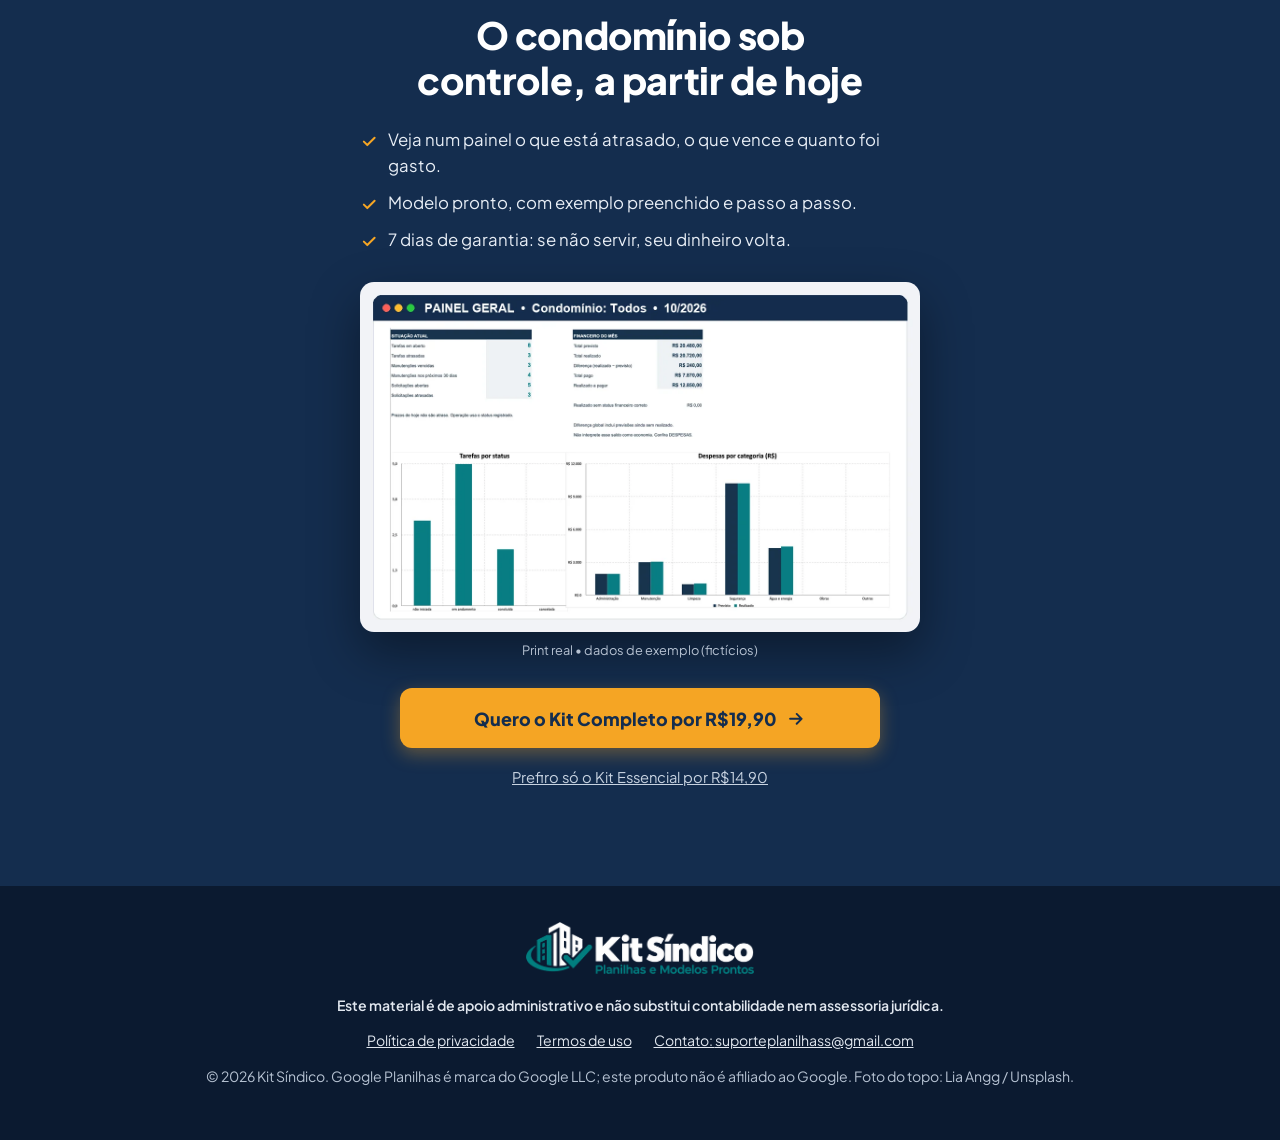
==== commit 10314fed: "Print do Comece aqui sem menção a Excel, de volta à galeria Co-Authored-By: Claude Opus 5.5 <noreply" ====
--- a/index.html
+++ b/index.html
@@ -297,6 +297,7 @@
         <figure class="reveal" role="listitem"><a href="assets/img/print-orcamentos.webp" target="_blank" rel="noopener" aria-label="Ampliar imagem"><img src="assets/img/print-orcamentos.webp" width="1200" height="750" loading="lazy" decoding="async" alt="Print da aba de orçamentos comparando propostas"></a><figcaption>Orçamentos</figcaption></figure>
         <figure class="reveal" role="listitem"><a href="assets/img/print-despesas.webp" target="_blank" rel="noopener" aria-label="Ampliar imagem"><img src="assets/img/print-despesas.webp" width="1200" height="750" loading="lazy" decoding="async" alt="Print da aba de despesas com previsto e realizado"></a><figcaption>Despesas</figcaption></figure>
         <figure class="reveal" role="listitem"><a href="assets/img/print-painel-graficos.webp" target="_blank" rel="noopener" aria-label="Ampliar imagem"><img src="assets/img/print-painel-graficos.webp" width="1200" height="750" loading="lazy" decoding="async" alt="Gráficos do painel: tarefas por status e despesas previstas versus realizadas por categoria"></a><figcaption>Gráficos</figcaption></figure>
+        <figure class="reveal" role="listitem"><a href="assets/img/print-comece-aqui.webp" target="_blank" rel="noopener" aria-label="Ampliar imagem"><img src="assets/img/print-comece-aqui.webp" width="1200" height="750" loading="lazy" decoding="async" alt="Aba Comece aqui com o passo a passo para começar a usar a planilha"></a><figcaption>Comece aqui</figcaption></figure>
       </div>
 
       <p class="gallery-note reveal">Prints da planilha preenchida com dados de exemplo (condomínios e valores fictícios).</p>
